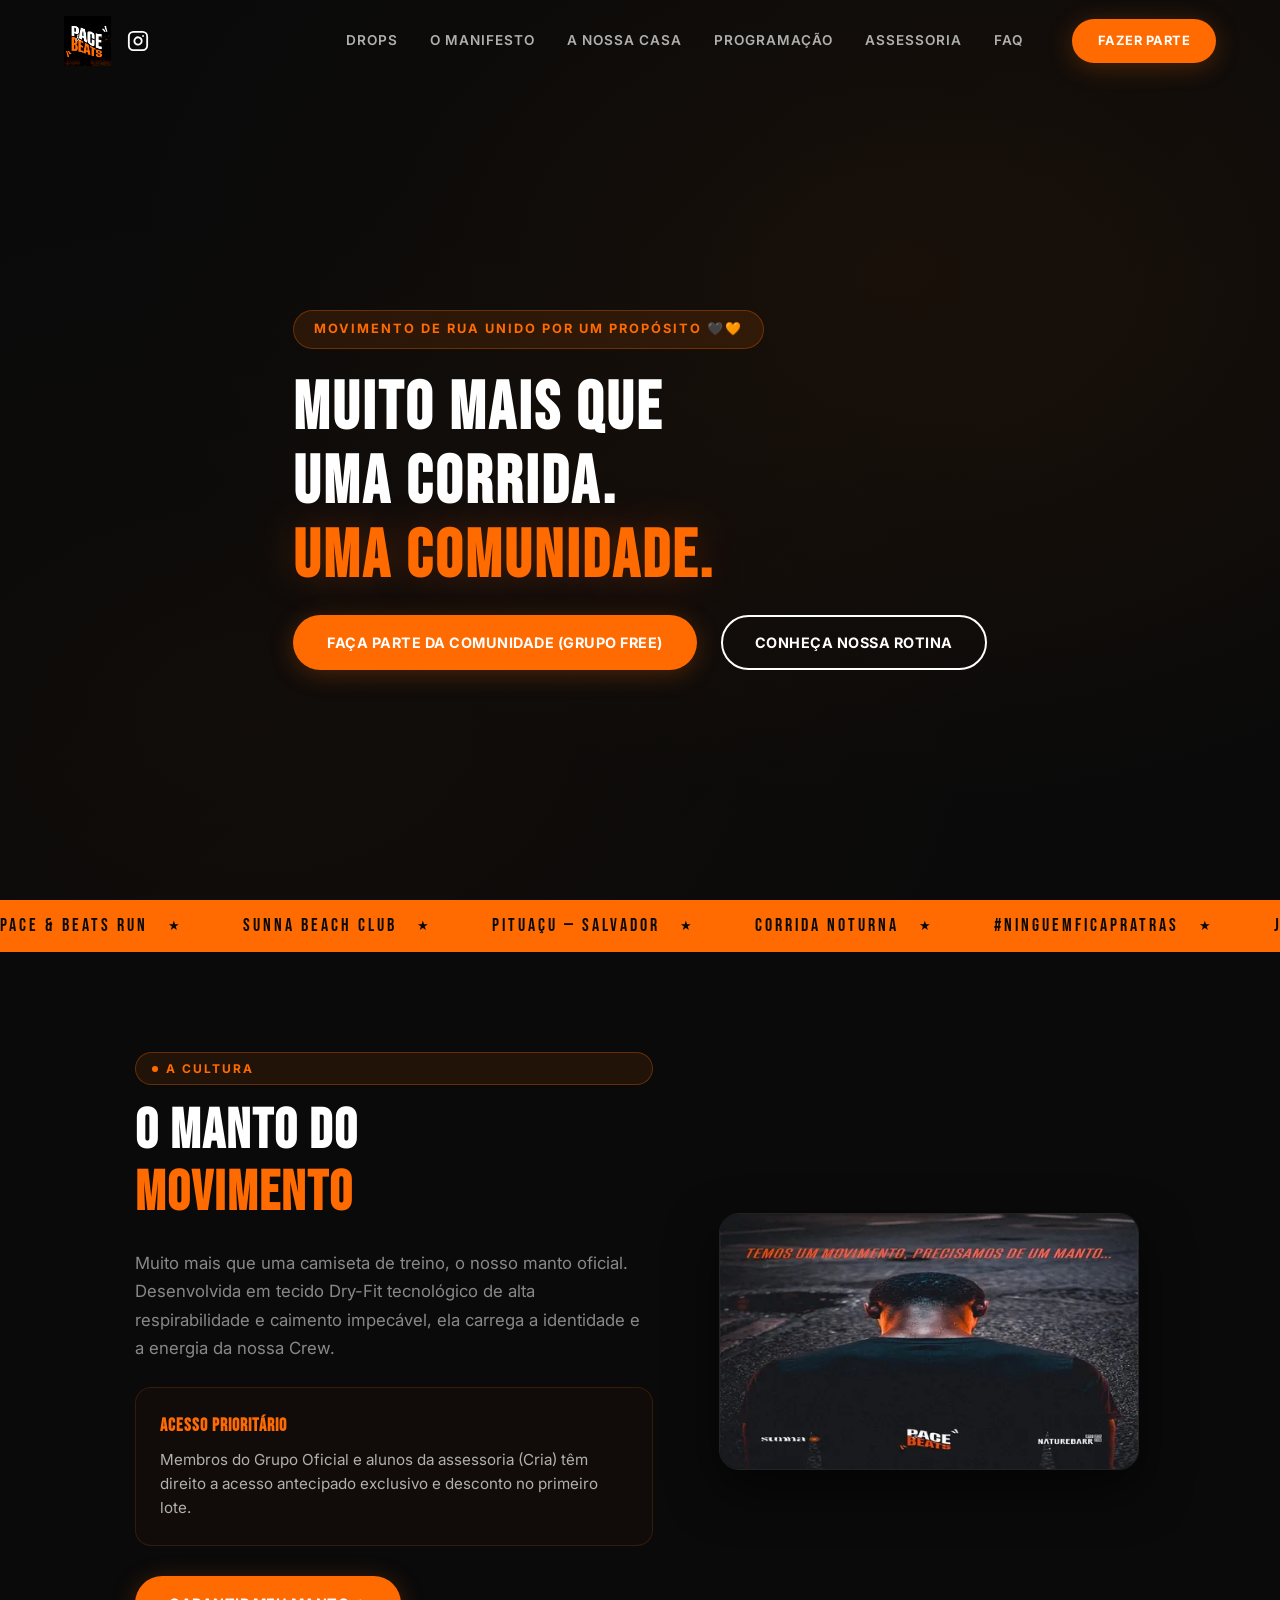
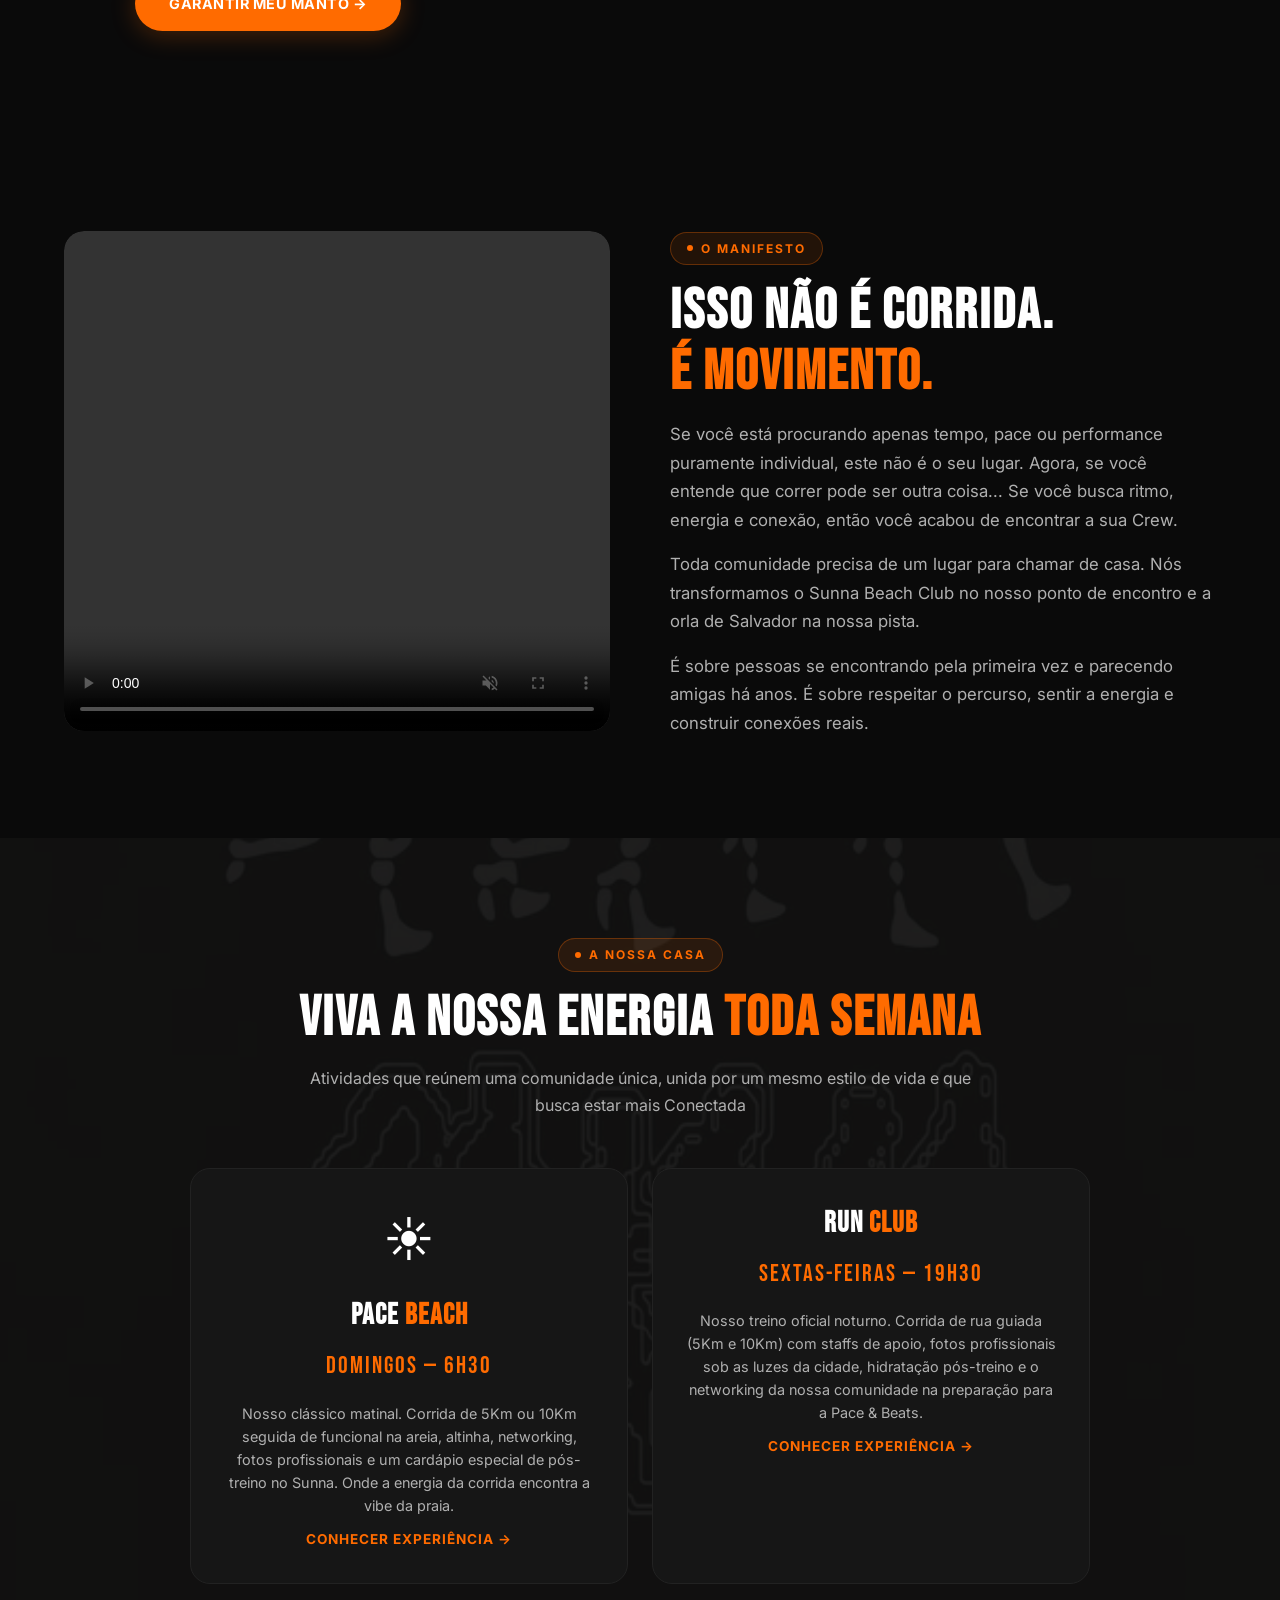
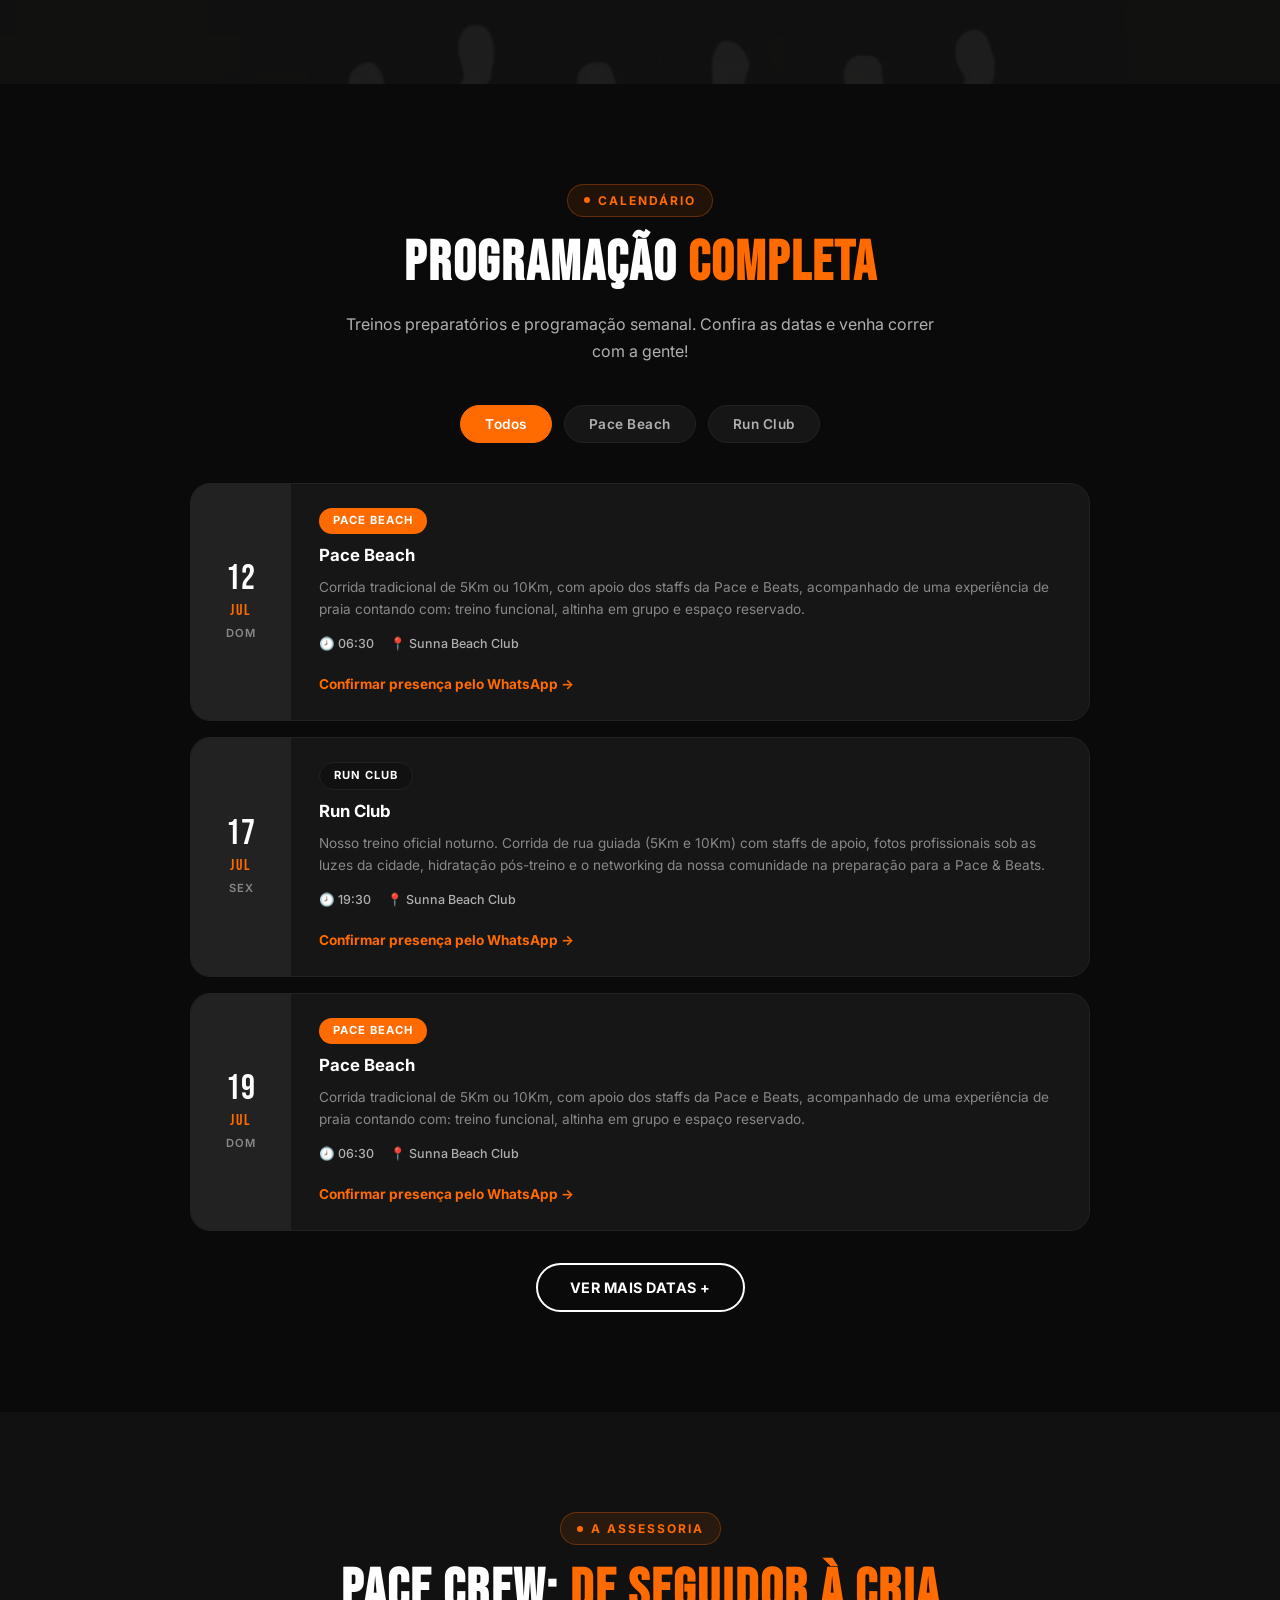
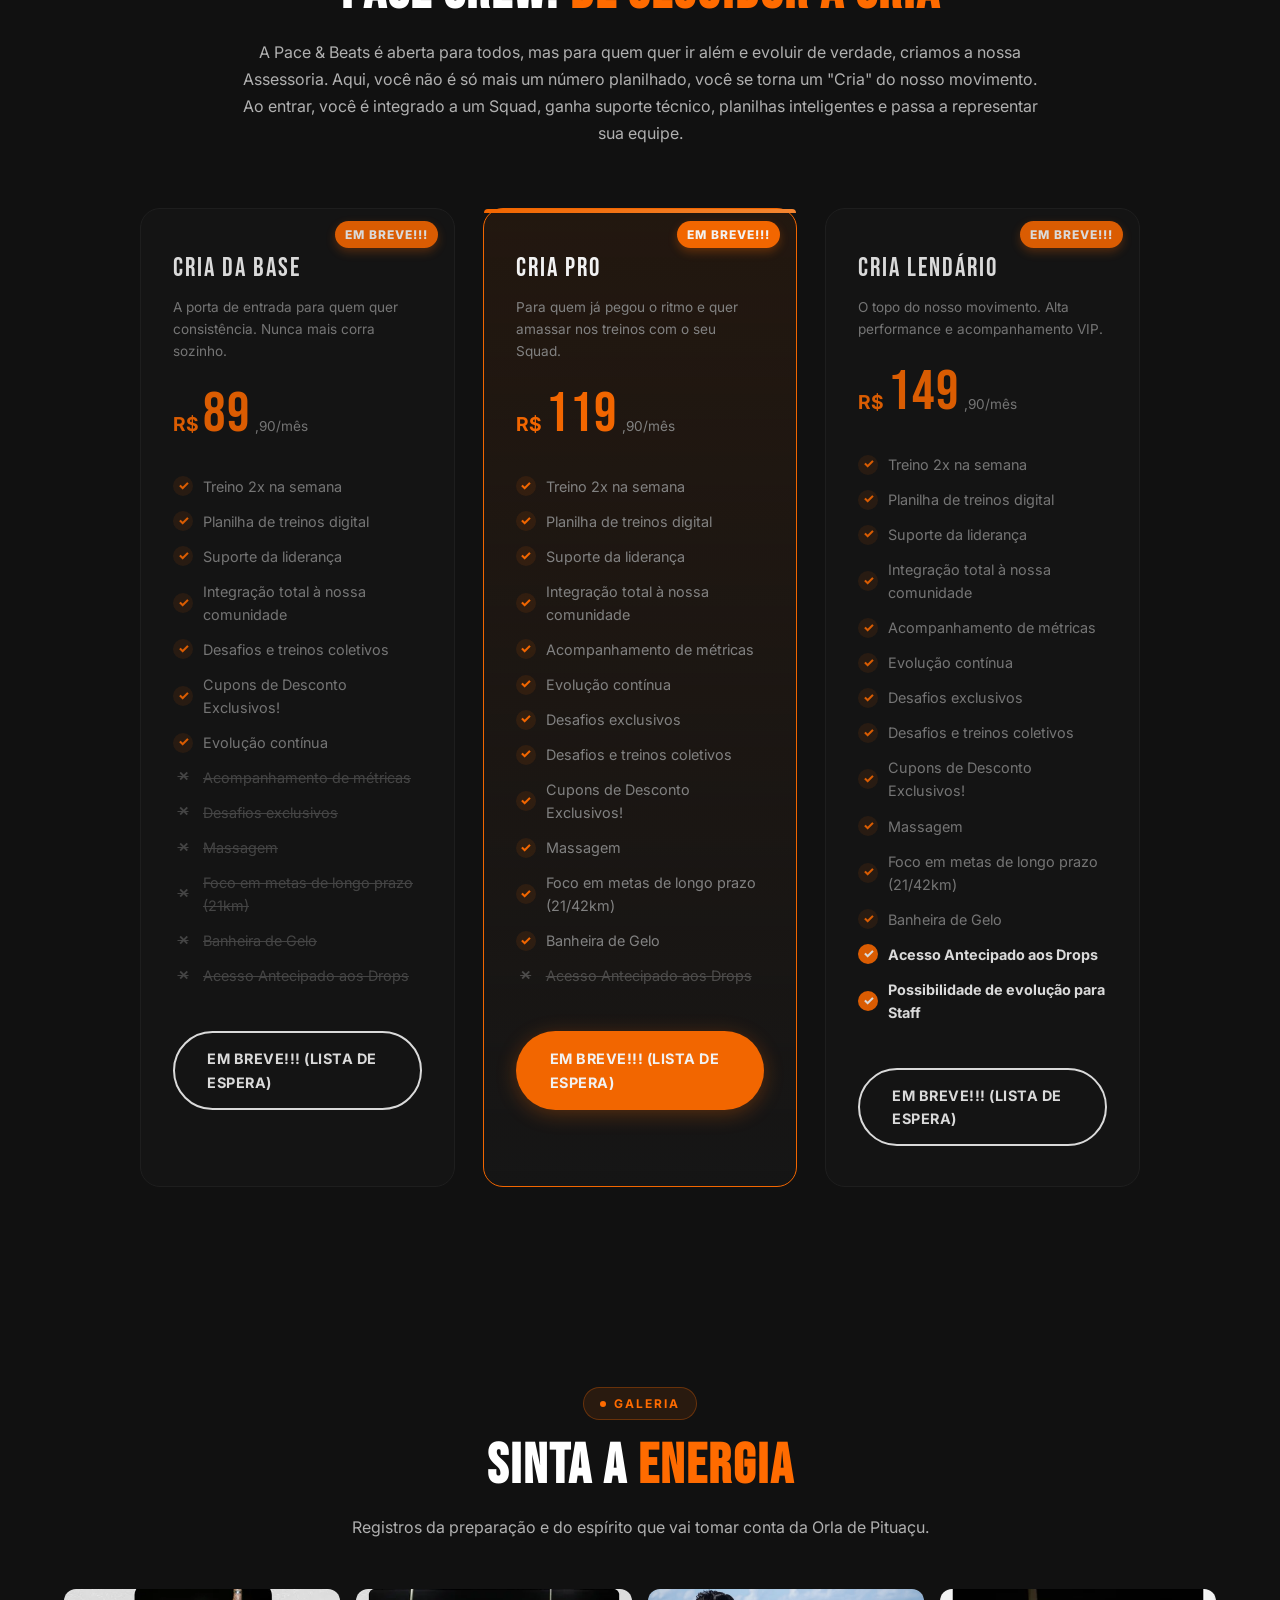
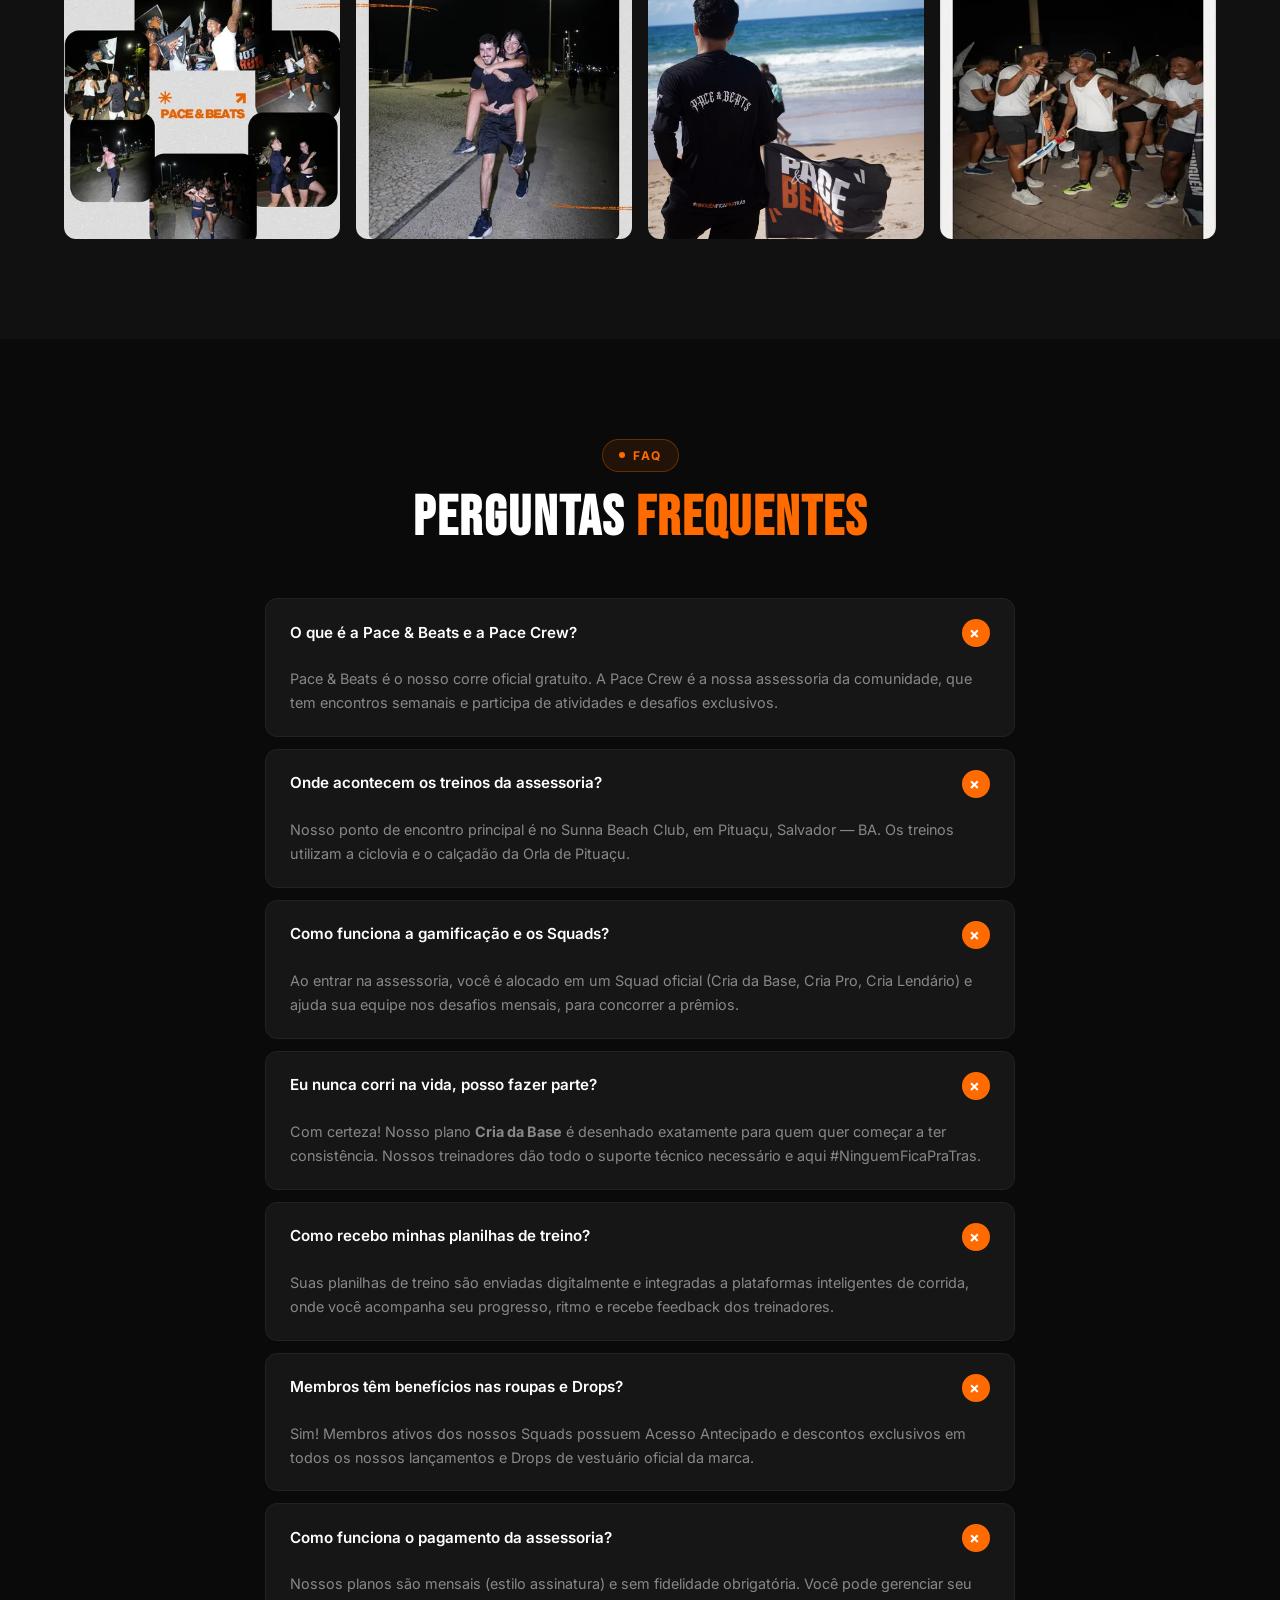
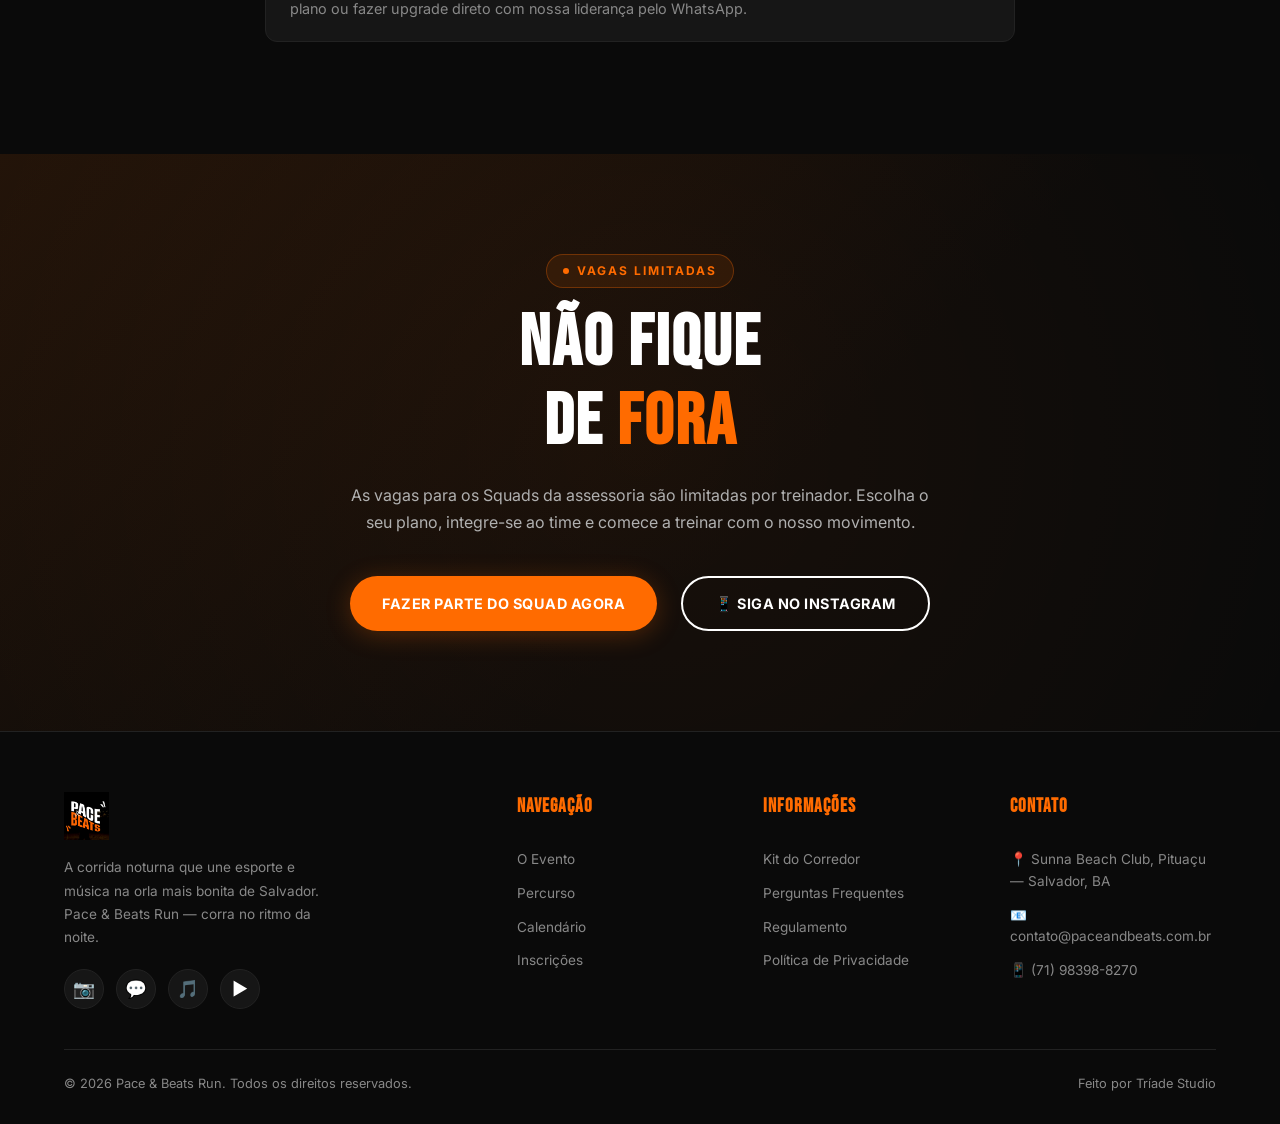
==== index.html @ 9c020a84 "Replace staff-corre with manto-real-praia.webp in index.html and manto.html" ====
<!DOCTYPE html>
<html lang="pt-BR">
<head>
  <meta charset="UTF-8">
  <meta name="viewport" content="width=device-width, initial-scale=1.0">
  <title>Pace & Beats Run — Corrida Noturna em Salvador | Sunna Beach Club, Pituaçu</title>
  <meta name="description" content="Inscreva-se na Pace & Beats Run, a corrida noturna mais vibrante de Salvador! Percurso na Orla de Pituaçu, largada no Sunna Beach Club, com música ao vivo, kit exclusivo e muita energia.">
  <link rel="icon" href="logo.jpg.jpeg" type="image/jpeg">
  <link rel="stylesheet" href="style.css">
  <link rel="stylesheet" href="mobile.css">
  <link rel="preconnect" href="https://fonts.googleapis.com">
  <link rel="preconnect" href="https://fonts.gstatic.com" crossorigin>
  <link href="https://fonts.googleapis.com/css2?family=Bebas+Neue&family=Inter:wght@300;400;500;600;700;800;900&family=Outfit:wght@300;400;500;600;700;800;900&display=swap" rel="stylesheet">
  <!-- Preload do vídeo do hero apenas no desktop para melhorar LCP/Speed Index -->
  <link rel="preload" href="hero-principal-pro.mp4" as="video" type="video/mp4" media="(min-width: 1025px)">
</head>
<body>

  <!-- ═══════════ NAVBAR ═══════════ -->
  <nav class="navbar" id="navbar">
    <div class="container navbar-container">
      <div class="navbar-brand" style="display: flex; align-items: center; gap: 16px;">
        <a href="#" class="navbar-logo" style="display: flex; align-items: center;">
          <img src="logo.jpg.jpeg" alt="Pace & Beats Run" style="height: 50px; object-fit: contain;">
        </a>
        <a href="https://www.instagram.com/pacebeats.run?igsh=MXY2ZHl0bzJ6aHdwbw==" target="_blank" style="color: var(--white); display: flex; align-items: center; transition: color 0.3s;" onmouseover="this.style.color='var(--orange)'" onmouseout="this.style.color='var(--white)'">
          <svg width="22" height="22" viewBox="0 0 24 24" fill="none" stroke="currentColor" stroke-width="2" stroke-linecap="round" stroke-linejoin="round"><rect x="2" y="2" width="20" height="20" rx="5" ry="5"></rect><path d="M16 11.37A4 4 0 1 1 12.63 8 4 4 0 0 1 16 11.37z"></path><line x1="17.5" y1="6.5" x2="17.51" y2="6.5"></line></svg>
        </a>
      </div>
      <div class="navbar-links" style="margin-left: auto; margin-right: 48px;" id="navLinks">
        <a href="#drops">Drops</a>
        <a href="#about">O Manifesto</a>
        <a href="#routine">A Nossa Casa</a>
        <a href="#calendar">Programação</a>
        <a href="#pricing">Assessoria</a>
        <a href="#faq">FAQ</a>
      </div>
      <div class="navbar-cta" style="display: flex; align-items: center;">
        <a href="#pricing" class="btn btn-primary">Fazer Parte</a>
      </div>
      <div class="hamburger" id="hamburger">
        <span></span>
        <span></span>
        <span></span>
      </div>
    </div>
  </nav>

  <!-- Mobile Nav -->
  <div class="mobile-nav" id="mobileNav">
    <a href="#drops" onclick="closeMenu()">Drops</a>
    <a href="#about" onclick="closeMenu()">O Manifesto</a>
    <a href="#routine" onclick="closeMenu()">A Nossa Casa</a>
    <a href="#calendar" onclick="closeMenu()">Programação</a>
    <a href="#pricing" onclick="closeMenu()">Assessoria</a>
    <a href="#faq" onclick="closeMenu()">FAQ</a>
    <a href="#pricing" class="btn btn-primary" onclick="closeMenu()">Fazer Parte</a>
  </div>

  <!-- ═══════════ HERO ═══════════ -->
  <section class="hero" id="hero">
    <!-- Video Backgrounds (Separados: Desktop HD vs Mobile Ultra Leve) -->
    <div class="hero-video-bg">
      <!-- Desktop (Mantido 100% Intacto) -->
      <video class="d-desktop" autoplay muted loop playsinline id="heroVideoDesktop" preload="auto">
        <source src="hero-principal-pro.mp4" type="video/mp4">
      </video>

      <!-- Mobile (O MESMO VÍDEO DA CORRIDA DO DESKTOP, Otimizado 6MB + FastStart + Capa Instantânea) -->
      <video class="d-mobile" autoplay muted loop playsinline id="heroVideoMobile" poster="hero-mobile-poster.webp" preload="auto">
        <source src="hero-mobile-pro.mp4" type="video/mp4">
      </video>
    </div>
    <div class="hero-fallback-bg"></div>

    <div class="container">
      <div class="hero-content">
        <div class="hero-tag">
          MOVIMENTO DE RUA UNIDO POR UM PROPÓSITO 🖤🧡
        </div>

        <h1 class="hero-title" style="font-size: clamp(2.3rem, 5.5vw, 4.2rem); line-height: 1.1;">
          MUITO MAIS QUE<br>
          UMA CORRIDA.<br>
          <span>UMA COMUNIDADE.</span>
        </h1>
        <div class="hero-buttons">
          <a href="https://chat.whatsapp.com/C3OQIP9dLvX4x0o02CG0NI?mode=gi_t" target="_blank" class="btn btn-primary">
            Faça parte da comunidade (Grupo free)
          </a>
          <button onclick="openExpModal('beach')" class="btn btn-outline">
            Conheça nossa rotina
          </button>
        </div>

      </div>
    </div>
  </section>

  <!-- ═══════════ TICKER ═══════════ -->
  <div class="ticker">
    <div class="ticker-track">
      <span class="ticker-item">Pace & Beats Run</span>
      <span class="ticker-item">Sunna Beach Club</span>
      <span class="ticker-item">Pituaçu — Salvador</span>
      <span class="ticker-item">Corrida Noturna</span>
      <span class="ticker-item">#NinguemFicaPraTras</span>
      <span class="ticker-item">Julho (Em Breve)</span>
      <span class="ticker-item">Pace & Beats Run</span>
      <span class="ticker-item">Sunna Beach Club</span>
      <span class="ticker-item">Pituaçu — Salvador</span>
      <span class="ticker-item">Corrida Noturna</span>
      <span class="ticker-item">#NinguemFicaPraTras</span>
      <span class="ticker-item">Julho (Em Breve)</span>
    </div>
  </div>

  <!-- ═══════════ A CULTURA (DROPS) ═══════════ -->
  <section class="kit" id="drops" style="position: relative; overflow: hidden;">
    <!-- Visual Animado das Camisas no Fundo -->
    <div style="position: absolute; top: 0; left: 0; width: 100%; height: 100%; z-index: 1; opacity: 0.08; pointer-events: none; overflow: hidden;">
      <video loop playsinline preload="none" muted class="drops-video d-desktop" id="dropsVideoDesktop">
        <source src="desktop-certo.mp4" type="video/mp4">
      </video>
      <video loop playsinline preload="none" muted class="drops-video d-mobile" id="dropsVideoMobile">
        <source src="mobile-certo7.mp4" type="video/mp4">
      </video>
    </div>

    <div class="container" style="position: relative; z-index: 2;">
      <div class="kit-container">
        
        <!-- Coluna de informações (Esquerda) -->
        <div class="kit-info-col reveal" style="display: flex; flex-direction: column; justify-content: center;">
          <span class="section-tag" style="margin: 0 0 16px 0;">A Cultura</span>
          <h2 class="section-title" style="text-align: left; margin-bottom: 24px;">O MANTO DO <br><span>MOVIMENTO</span></h2>
          
          <p style="font-size: 1.05rem; line-height: 1.7; color: var(--white-dim); margin-bottom: 24px;">
            Muito mais que uma camiseta de treino, o nosso manto oficial. Desenvolvida em tecido Dry-Fit tecnológico de alta respirabilidade e caimento impecável, ela carrega a identidade e a energia da nossa Crew.
          </p>
          
          <div style="background: rgba(255, 107, 0, 0.03); border: 1px solid rgba(255, 107, 0, 0.15); border-radius: 16px; padding: 24px; margin-bottom: 30px;">
            <h4 style="font-family: var(--font-display); font-size: 1.1rem; color: var(--orange); margin-bottom: 8px; text-transform: uppercase; letter-spacing: 1px;">Acesso Prioritário</h4>
            <p style="font-size: 0.95rem; color: var(--white-muted); line-height: 1.6; margin: 0;">
              Membros do Grupo Oficial e alunos da assessoria (Cria) têm direito a acesso antecipado exclusivo e desconto no primeiro lote.
            </p>
          </div>
          
          <div>
            <a href="manto.html" class="btn btn-primary" style="display: inline-flex; width: auto; text-decoration: none;">GARANTIR MEU MANTO →</a>
          </div>
        </div>
        
        <!-- Coluna do Poster (Direita) -->
        <div class="kit-poster-col reveal" style="position: relative; border-radius: 20px; overflow: hidden; border: 1px solid var(--black-border); box-shadow: 0 20px 50px rgba(0,0,0,0.6); max-width: 420px; margin: 0 auto; width: 100%;">
          <img src="poster-camisa.webp" alt="Manto Pace & Beats Poster" style="width: 100%; height: auto; display: block;" loading="lazy">
        </div>
        
      </div>
    </div>
  </section>

  <!-- ═══════════ SOBRE O EVENTO ═══════════ -->
  <section class="about" id="about">
    <div class="container">
      <div class="about-image reveal">
        <video controls playsinline preload="none" muted id="aboutVideo" style="position: relative; z-index: 2;">
          <source src="video-hero-pace-beats.mp4" type="video/mp4">
          Seu navegador não suporta vídeo.
        </video>
      </div>
      <div class="about-text reveal">
        <span class="section-tag">O Manifesto</span>
        <h2 class="section-title">ISSO NÃO É CORRIDA.<br><span>É MOVIMENTO.</span></h2>
        <div class="section-subtitle" style="display: flex; flex-direction: column; gap: 16px; font-size: 1.05rem; line-height: 1.7; color: var(--white-muted);">
          <p>
            Se você está procurando apenas tempo, pace ou performance puramente individual, este não é o seu lugar. Agora, se você entende que correr pode ser outra coisa... Se você busca ritmo, energia e conexão, então você acabou de encontrar a sua Crew.
          </p>
          <p>
            Toda comunidade precisa de um lugar para chamar de casa. Nós transformamos o Sunna Beach Club no nosso ponto de encontro e a orla de Salvador na nossa pista.
          </p>
          <p>
            É sobre pessoas se encontrando pela primeira vez e parecendo amigas há anos. É sobre respeitar o percurso, sentir a energia e construir conexões reais.
          </p>
        </div>
      </div>
    </div>
  </section>
  <!-- ═══════════ A NOSSA CASA ═══════════ -->
  <section class="route" id="routine" style="position: relative; overflow: hidden;">
    <!-- Imagem de fundo invertida e sutil (Ninguém Fica Pra Trás) -->
    <div style="position: absolute; top: 0; left: 0; width: 100%; height: 100%; z-index: 1; opacity: 0.05; pointer-events: none; filter: invert(1);">
      <img src="imagem-niguemficapratras.webp" alt="Pace Crew Background" style="width: 100%; height: 100%; object-fit: cover;" loading="lazy">
    </div>

    <div class="container" style="position: relative; z-index: 2;">
      <div class="route-header reveal" style="text-align: center; margin-bottom: 48px;">
        <span class="section-tag">A Nossa Casa</span>
        <h2 class="section-title">VIVA A NOSSA ENERGIA <span>TODA SEMANA</span></h2>
        <p class="section-subtitle" style="margin: 0 auto; max-width: 700px;">
          Atividades que reúnem uma comunidade única, unida por um mesmo estilo de vida e que busca estar mais Conectada
        </p>
      </div>

      <div class="route-cards" style="grid-template-columns: repeat(auto-fit, minmax(320px, 1fr)); max-width: 900px; margin: 48px auto 0;">
        <div onclick="openExpModal('beach')" class="route-card reveal" style="cursor: pointer; text-decoration: none; display: block; color: inherit;">
          <div class="icon">☀</div>
          <h3>Pace <span style="color: var(--orange);">beach</span></h3>
          <div class="distance" style="font-size: 1.5rem; margin: 8px 0 16px; color: var(--orange);">Domingos — 6h30</div>
          <p>Nosso clássico matinal. Corrida de 5Km ou 10Km seguida de funcional na areia, altinha, networking, fotos profissionais e um cardápio especial de pós-treino no Sunna. Onde a energia da corrida encontra a vibe da praia. <strong style="color: var(--orange); display: block; margin-top: 12px; font-size: 0.85rem; letter-spacing: 1px; text-transform: uppercase;">Conhecer Experiência →</strong></p>
        </div>
        <div onclick="openExpModal('night')" class="route-card reveal" style="cursor: pointer; text-decoration: none; display: block; color: inherit;">
          <h3>Run <span style="color: var(--orange);">Club</span></h3>
          <div class="distance" style="font-size: 1.5rem; margin: 8px 0 16px; color: var(--orange);">Sextas-feiras — 19h30</div>
          <p>Nosso treino oficial noturno. Corrida de rua guiada (5Km e 10Km) com staffs de apoio, fotos profissionais sob as luzes da cidade, hidratação pós-treino e o networking da nossa comunidade na preparação para a Pace & Beats. <strong style="color: var(--orange); display: block; margin-top: 12px; font-size: 0.85rem; letter-spacing: 1px; text-transform: uppercase;">Conhecer Experiência →</strong></p>
        </div>
      </div>
    </div>
  </section>

  <!-- ═══════════ CALENDÁRIO DE EVENTOS ═══════════ -->
  <section class="calendar-section" id="calendar">
    <div class="container">
      <div class="calendar-header reveal">
        <span class="section-tag">Calendário</span>
        <h2 class="section-title">PROGRAMAÇÃO <span>COMPLETA</span></h2>
        <p class="section-subtitle" style="margin: 0 auto; text-align: center;">Treinos preparatórios e programação semanal. Confira as datas e venha correr com a gente!</p>
      </div>

      <!-- Filtro por categoria -->
      <div class="calendar-filters reveal">
        <button class="cal-filter active" data-filter="all">Todos</button>
        <button class="cal-filter" data-filter="beach">Pace Beach</button>
        <button class="cal-filter" data-filter="runclub">Run Club</button>
      </div>

      <!-- Grade do Calendário -->
      <div class="calendar-grid" id="calendarGrid">

        <!-- ══ EVENTO 1 ══ -->
        <div class="cal-card reveal" data-category="beach">
          <div class="cal-date">
            <span class="cal-day">12</span>
            <span class="cal-month">JUL</span>
            <span class="cal-weekday">Dom</span>
          </div>
          <div class="cal-info">
            <div class="cal-badge" style="background: var(--orange); color: var(--white); font-weight: 700;">Pace Beach</div>
            <h4 class="cal-title">Pace Beach</h4>
            <p class="cal-desc">Corrida tradicional de 5Km ou 10Km, com apoio dos staffs da Pace e Beats, acompanhado de uma experiência de praia contando com: treino funcional, altinha em grupo e espaço reservado.</p>
            <div class="cal-meta">
              <span>🕗 06:30</span>
              <span>📍 Sunna Beach Club</span>
            </div>
            <a href="https://wa.me/5521982638587?text=Quero+confirmar+presen%C3%A7a+no+Pace+Beach+do+dia+12%2F07%21" target="_blank" class="btn-wpp-treino" style="display:inline-block; margin-top:12px; color:var(--orange); font-size:0.85rem; font-weight:700; text-decoration:none;">Confirmar presença pelo WhatsApp →</a>
          </div>
        </div>

        <!-- ══ EVENTO 2 ══ -->
        <div class="cal-card reveal" data-category="runclub">
          <div class="cal-date">
            <span class="cal-day">17</span>
            <span class="cal-month">JUL</span>
            <span class="cal-weekday">Sex</span>
          </div>
          <div class="cal-info">
            <div class="cal-badge" style="background: #111; border: 1px solid var(--black-border); color: var(--white); font-weight: 700;">Run Club</div>
            <h4 class="cal-title">Run Club</h4>
            <p class="cal-desc">Nosso treino oficial noturno. Corrida de rua guiada (5Km e 10Km) com staffs de apoio, fotos profissionais sob as luzes da cidade, hidratação pós-treino e o networking da nossa comunidade na preparação para a Pace & Beats.</p>
            <div class="cal-meta">
              <span>🕗 19:30</span>
              <span>📍 Sunna Beach Club</span>
            </div>
            <a href="https://wa.me/5521982638587?text=Quero+confirmar+presen%C3%A7a+no+Run+Club+do+dia+17%2F07%21" target="_blank" class="btn-wpp-treino" style="display:inline-block; margin-top:12px; color:var(--orange); font-size:0.85rem; font-weight:700; text-decoration:none;">Confirmar presença pelo WhatsApp →</a>
          </div>
        </div>

        <!-- ══ EVENTO 3 ══ -->
        <div class="cal-card reveal" data-category="beach">
          <div class="cal-date">
            <span class="cal-day">19</span>
            <span class="cal-month">JUL</span>
            <span class="cal-weekday">Dom</span>
          </div>
          <div class="cal-info">
            <div class="cal-badge" style="background: var(--orange); color: var(--white); font-weight: 700;">Pace Beach</div>
            <h4 class="cal-title">Pace Beach</h4>
            <p class="cal-desc">Corrida tradicional de 5Km ou 10Km, com apoio dos staffs da Pace e Beats, acompanhado de uma experiência de praia contando com: treino funcional, altinha em grupo e espaço reservado.</p>
            <div class="cal-meta">
              <span>🕗 06:30</span>
              <span>📍 Sunna Beach Club</span>
            </div>
            <a href="https://wa.me/5521982638587?text=Quero+confirmar+presen%C3%A7a+no+Pace+Beach+do+dia+19%2F07%21" target="_blank" class="btn-wpp-treino" style="display:inline-block; margin-top:12px; color:var(--orange); font-size:0.85rem; font-weight:700; text-decoration:none;">Confirmar presença pelo WhatsApp →</a>
          </div>
        </div>

        <!-- ══ EVENTO 4 ══ -->
        <div class="cal-card reveal" data-category="runclub">
          <div class="cal-date">
            <span class="cal-day">24</span>
            <span class="cal-month">JUL</span>
            <span class="cal-weekday">Sex</span>
          </div>
          <div class="cal-info">
            <div class="cal-badge" style="background: #111; border: 1px solid var(--black-border); color: var(--white); font-weight: 700;">Run Club</div>
            <h4 class="cal-title">Run Club</h4>
            <p class="cal-desc">Nosso treino oficial noturno. Corrida de rua guiada (5Km e 10Km) com staffs de apoio, fotos profissionais sob as luzes da cidade, hidratação pós-treino e o networking da nossa comunidade na preparação para a Pace & Beats.</p>
            <div class="cal-meta">
              <span>🕗 19:30</span>
              <span>📍 Sunna Beach Club</span>
            </div>
            <a href="https://wa.me/5521982638587?text=Quero+confirmar+presen%C3%A7a+no+Run+Club+do+dia+24%2F07%21" target="_blank" class="btn-wpp-treino" style="display:inline-block; margin-top:12px; color:var(--orange); font-size:0.85rem; font-weight:700; text-decoration:none;">Confirmar presença pelo WhatsApp →</a>
          </div>
        </div>

        <!-- ══ EVENTO 5 ══ -->
        <div class="cal-card reveal" data-category="beach">
          <div class="cal-date">
            <span class="cal-day">26</span>
            <span class="cal-month">JUL</span>
            <span class="cal-weekday">Dom</span>
          </div>
          <div class="cal-info">
            <div class="cal-badge" style="background: var(--orange); color: var(--white); font-weight: 700;">Pace Beach</div>
            <h4 class="cal-title">Pace Beach</h4>
            <p class="cal-desc">Corrida tradicional de 5Km ou 10Km, com apoio dos staffs da Pace e Beats, acompanhado de uma experiência de praia contando com: treino funcional, altinha em grupo e espaço reservado.</p>
            <div class="cal-meta">
              <span>🕗 06:30</span>
              <span>📍 Sunna Beach Club</span>
            </div>
            <a href="https://wa.me/5521982638587?text=Quero+confirmar+presen%C3%A7a+no+Pace+Beach+do+dia+26%2F07%21" target="_blank" class="btn-wpp-treino" style="display:inline-block; margin-top:12px; color:var(--orange); font-size:0.85rem; font-weight:700; text-decoration:none;">Confirmar presença pelo WhatsApp →</a>
          </div>
        </div>

        <!-- ══ EVENTO 6 ══ -->
        <div class="cal-card reveal" data-category="runclub">
          <div class="cal-date">
            <span class="cal-day">31</span>
            <span class="cal-month">JUL</span>
            <span class="cal-weekday">Sex</span>
          </div>
          <div class="cal-info">
            <div class="cal-badge" style="background: #111; border: 1px solid var(--black-border); color: var(--white); font-weight: 700;">Run Club</div>
            <h4 class="cal-title">Run Club</h4>
            <p class="cal-desc">Nosso treino oficial noturno. Corrida de rua guiada (5Km e 10Km) com staffs de apoio, fotos profissionais sob as luzes da cidade, hidratação pós-treino e o networking da nossa comunidade na preparação para a Pace & Beats.</p>
            <div class="cal-meta">
              <span>🕗 19:30</span>
              <span>📍 Sunna Beach Club</span>
            </div>
            <a href="https://wa.me/5521982638587?text=Quero+confirmar+presen%C3%A7a+no+Run+Club+do+dia+31%2F07%21" target="_blank" class="btn-wpp-treino" style="display:inline-block; margin-top:12px; color:var(--orange); font-size:0.85rem; font-weight:700; text-decoration:none;">Confirmar presença pelo WhatsApp →</a>
          </div>
        </div>
      </div>

      <div style="text-align: center; margin-top: 32px;">
        <button id="btnToggleCal" class="btn btn-outline" style="display: inline-flex; align-items: center; gap: 8px;">
          Ver mais datas +
        </button>
      </div>

    </div>
  </section>

  <!-- ═══════════ A ASSESSORIA ═══════════ -->
  <section class="pricing" id="pricing">
    <div class="container">
      <div class="pricing-header reveal">
        <span class="section-tag">A Assessoria</span>
        <h2 class="section-title">PACE CREW: <span>DE SEGUIDOR À CRIA</span></h2>
        <p class="section-subtitle" style="margin: 0 auto; max-width: 800px;">
          A Pace & Beats é aberta para todos, mas para quem quer ir além e evoluir de verdade, criamos a nossa Assessoria. Aqui, você não é só mais um número planilhado, você se torna um "Cria" do nosso movimento. Ao entrar, você é integrado a um Squad, ganha suporte técnico, planilhas inteligentes e passa a representar sua equipe.
        </p>
      </div>

      <div class="pricing-grid">
        <!-- Cria da Base -->
        <div class="pricing-card reveal" style="position: relative; opacity: 0.85;">
          <div style="position: absolute; top: 12px; right: 16px; background: var(--orange); color: var(--white); font-size: 0.75rem; font-weight: 800; padding: 4px 10px; border-radius: 50px; text-transform: uppercase; letter-spacing: 1px; box-shadow: 0 4px 10px rgba(255, 107, 0, 0.3); z-index: 10;">EM BREVE!!!</div>
          <div class="pricing-name">Cria da Base</div>
          <p class="pricing-desc">A porta de entrada para quem quer consistência. Nunca mais corra sozinho.</p>
          <div class="pricing-price">
            <span class="currency">R$</span>
            <span class="amount">89</span>
            <span class="period">,90/mês</span>
          </div>
          <ul class="pricing-features">
            <li>Treino 2x na semana</li>
            <li>Planilha de treinos digital</li>
            <li>Suporte da liderança</li>
            <li>Integração total à nossa comunidade</li>
            <li>Desafios e treinos coletivos</li>
            <li>Cupons de Desconto Exclusivos!</li>
            <li>Evolução contínua</li>
            <li class="missing">Acompanhamento de métricas</li>
            <li class="missing">Desafios exclusivos</li>
            <li class="missing">Massagem</li>
            <li class="missing">Foco em metas de longo prazo (21km)</li>
            <li class="missing">Banheira de Gelo</li>
            <li class="missing">Acesso Antecipado aos Drops</li>
          </ul>
          <a href="#" class="btn btn-outline btn-wpp" data-plan="[LISTA DE ESPERA] Cria da Base" data-items="Treino 2x na semana, Planilha digital, Suporte da liderança, Integração à comunidade, Desafios e treinos coletivos, Cupons de Desconto Exclusivos!, Evolução contínua" style="width: 100%; justify-content: center; display: inline-flex;">EM BREVE!!! (Lista de Espera)</a>
        </div>

        <!-- Cria Pro -->
        <div class="pricing-card featured reveal" style="position: relative; opacity: 0.95;">
          <div style="position: absolute; top: 12px; right: 16px; background: var(--orange); color: var(--white); font-size: 0.75rem; font-weight: 800; padding: 4px 10px; border-radius: 50px; text-transform: uppercase; letter-spacing: 1px; box-shadow: 0 4px 10px rgba(255, 107, 0, 0.3); z-index: 10;">EM BREVE!!!</div>
          <div class="pricing-name">Cria Pro</div>
          <p class="pricing-desc">Para quem já pegou o ritmo e quer amassar nos treinos com o seu Squad.</p>
          <div class="pricing-price">
            <span class="currency">R$</span>
            <span class="amount">119</span>
            <span class="period">,90/mês</span>
          </div>
          <ul class="pricing-features">
            <li>Treino 2x na semana</li>
            <li>Planilha de treinos digital</li>
            <li>Suporte da liderança</li>
            <li>Integração total à nossa comunidade</li>
            <li>Acompanhamento de métricas</li>
            <li>Evolução contínua</li>
            <li>Desafios exclusivos</li>
            <li>Desafios e treinos coletivos</li>
            <li>Cupons de Desconto Exclusivos!</li>
            <li>Massagem</li>
            <li>Foco em metas de longo prazo (21/42km)</li>
            <li>Banheira de Gelo</li>
            <li class="missing">Acesso Antecipado aos Drops</li>
          </ul>
          <a href="#" class="btn btn-primary btn-wpp" data-plan="[LISTA DE ESPERA] Cria Pro" data-items="Treino 2x na semana, Planilha digital, Suporte da liderança, Integração à comunidade, Acompanhamento de métricas, Evolução contínua, Desafios exclusivos" style="width: 100%; justify-content: center; display: inline-flex; box-shadow: 0 4px 20px rgba(255, 107, 0, 0.3);">EM BREVE!!! (Lista de Espera)</a>
        </div>

        <!-- Cria Lendário -->
        <div class="pricing-card reveal" style="position: relative; opacity: 0.85;">
          <div style="position: absolute; top: 12px; right: 16px; background: var(--orange); color: var(--white); font-size: 0.75rem; font-weight: 800; padding: 4px 10px; border-radius: 50px; text-transform: uppercase; letter-spacing: 1px; box-shadow: 0 4px 10px rgba(255, 107, 0, 0.3); z-index: 10;">EM BREVE!!!</div>
          <div class="pricing-name">Cria Lendário</div>
          <p class="pricing-desc">O topo do nosso movimento. Alta performance e acompanhamento VIP.</p>
          <div class="pricing-price">
            <span class="currency">R$</span>
            <span class="amount">149</span>
            <span class="period">,90/mês</span>
          </div>
          <ul class="pricing-features">
            <li>Treino 2x na semana</li>
            <li>Planilha de treinos digital</li>
            <li>Suporte da liderança</li>
            <li>Integração total à nossa comunidade</li>
            <li>Acompanhamento de métricas</li>
            <li>Evolução contínua</li>
            <li>Desafios exclusivos</li>
            <li>Desafios e treinos coletivos</li>
            <li>Cupons de Desconto Exclusivos!</li>
            <li>Massagem</li>
            <li>Foco em metas de longo prazo (21/42km)</li>
            <li>Banheira de Gelo</li>
            <li class="highlight">Acesso Antecipado aos Drops</li>
            <li class="highlight">Possibilidade de evolução para Staff</li>
          </ul>
          <a href="#" class="btn btn-outline btn-wpp" data-plan="[LISTA DE ESPERA] Cria Lendário" data-items="Treino 2x na semana, Planilha digital, Suporte da liderança, Integração à comunidade, Acompanhamento de métricas, Evolução contínua, Desafios exclusivos, Acesso Antecipado aos Drops, Possibilidade de evolução para Staff" style="width: 100%; justify-content: center; display: inline-flex;">EM BREVE!!! (Lista de Espera)</a>
        </div>
      </div>
    </div>
  </section>

  <!-- ═══════════ GALERIA ═══════════ -->
  <section class="gallery" id="gallery">
    <div class="container">
      <div class="gallery-header reveal">
        <span class="section-tag">Galeria</span>
        <h2 class="section-title">SINTA A <span>ENERGIA</span></h2>
        <p class="section-subtitle" style="margin: 0 auto;">Registros da preparação e do espírito que vai tomar conta da Orla de Pituaçu.</p>
      </div>

      <div class="gallery-grid">
        <div class="gallery-item reveal">
          <img src="colagem-galera.webp" alt="Pace & Beats Colagem" loading="lazy">
        </div>
        <div class="gallery-item reveal">
          <img src="ngmficapratras.webp" alt="Pace & Beats Ninguém Fica Pra Trás" loading="lazy">
        </div>
        <div class="gallery-item reveal">
          <img src="manto-real-praia.webp" alt="Pace & Beats Manto Praia" loading="lazy">
        </div>
        <div class="gallery-item reveal">
          <img src="tosta-branco.webp" alt="Pace & Beats Tosta" loading="lazy">
        </div>
      </div>
    </div>
  </section>

  <!-- ═══════════ FAQ ═══════════ -->
  <section class="faq" id="faq">
    <div class="container">
      <div class="faq-header reveal">
        <span class="section-tag">FAQ</span>
        <h2 class="section-title">PERGUNTAS <span>FREQUENTES</span></h2>
      </div>

      <div class="faq-list">
        <div class="faq-item reveal">
          <div class="faq-question" onclick="toggleFaq(this)">
            <span>O que é a Pace & Beats e a Pace Crew?</span>
            <div class="faq-icon">+</div>
          </div>
          <div class="faq-answer">
            <p>Pace & Beats é o nosso corre oficial gratuito. A Pace Crew é a nossa assessoria da comunidade, que tem encontros semanais e participa de atividades e desafios exclusivos.</p>
          </div>
        </div>

        <div class="faq-item reveal">
          <div class="faq-question" onclick="toggleFaq(this)">
            <span>Onde acontecem os treinos da assessoria?</span>
            <div class="faq-icon">+</div>
          </div>
          <div class="faq-answer">
            <p>Nosso ponto de encontro principal é no Sunna Beach Club, em Pituaçu, Salvador — BA. Os treinos utilizam a ciclovia e o calçadão da Orla de Pituaçu.</p>
          </div>
        </div>

        <div class="faq-item reveal">
          <div class="faq-question" onclick="toggleFaq(this)">
            <span>Como funciona a gamificação e os Squads?</span>
            <div class="faq-icon">+</div>
          </div>
          <div class="faq-answer">
            <p>Ao entrar na assessoria, você é alocado em um Squad oficial (Cria da Base, Cria Pro, Cria Lendário) e ajuda sua equipe nos desafios mensais, para concorrer a prêmios.</p>
          </div>
        </div>

        <div class="faq-item reveal">
          <div class="faq-question" onclick="toggleFaq(this)">
            <span>Eu nunca corri na vida, posso fazer parte?</span>
            <div class="faq-icon">+</div>
          </div>
          <div class="faq-answer">
            <p>Com certeza! Nosso plano <strong>Cria da Base</strong> é desenhado exatamente para quem quer começar a ter consistência. Nossos treinadores dão todo o suporte técnico necessário e aqui #NinguemFicaPraTras.</p>
          </div>
        </div>

        <div class="faq-item reveal">
          <div class="faq-question" onclick="toggleFaq(this)">
            <span>Como recebo minhas planilhas de treino?</span>
            <div class="faq-icon">+</div>
          </div>
          <div class="faq-answer">
            <p>Suas planilhas de treino são enviadas digitalmente e integradas a plataformas inteligentes de corrida, onde você acompanha seu progresso, ritmo e recebe feedback dos treinadores.</p>
          </div>
        </div>

        <div class="faq-item reveal">
          <div class="faq-question" onclick="toggleFaq(this)">
            <span>Membros têm benefícios nas roupas e Drops?</span>
            <div class="faq-icon">+</div>
          </div>
          <div class="faq-answer">
            <p>Sim! Membros ativos dos nossos Squads possuem Acesso Antecipado e descontos exclusivos em todos os nossos lançamentos e Drops de vestuário oficial da marca.</p>
          </div>
        </div>

        <div class="faq-item reveal">
          <div class="faq-question" onclick="toggleFaq(this)">
            <span>Como funciona o pagamento da assessoria?</span>
            <div class="faq-icon">+</div>
          </div>
          <div class="faq-answer">
            <p>Nossos planos são mensais (estilo assinatura) e sem fidelidade obrigatória. Você pode gerenciar seu plano ou fazer upgrade direto com nossa liderança pelo WhatsApp.</p>
          </div>
        </div>
      </div>
    </div>
  </section>

  <!-- ═══════════ CTA FINAL ═══════════ -->
  <section class="cta-final">
    <div class="container reveal">
      <span class="section-tag">Vagas Limitadas</span>
      <h2 class="section-title">NÃO FIQUE<br>DE <span>FORA</span></h2>
      <p class="section-subtitle">
        As vagas para os Squads da assessoria são limitadas por treinador. 
        Escolha o seu plano, integre-se ao time e comece a treinar com o nosso movimento.
      </p>
      <div class="cta-final-buttons">
        <button onclick="openLeadModal('GeralSquad', 'Escolha seu Squad')" class="btn btn-primary" style="border: none; cursor: pointer;">Fazer parte do Squad agora</button>
        <a href="https://www.instagram.com/pacebeats.run?igsh=MXY2ZHl0bzJ6aHdwbw==" target="_blank" class="btn btn-outline">📱 Siga no Instagram</a>
      </div>
    </div>
  </section>

  <!-- ═══════════ FOOTER ═══════════ -->
  <footer class="footer">
    <div class="container">
      <div class="footer-grid">
        <div class="footer-brand">
          <img src="logo.jpg.jpeg" alt="Pace & Beats Run">
          <p>A corrida noturna que une esporte e música na orla mais bonita de Salvador. Pace & Beats Run — corra no ritmo da noite.</p>
          <div class="footer-social">
            <a href="#" aria-label="Instagram">📷</a>
            <a href="#" aria-label="WhatsApp">💬</a>
            <a href="#" aria-label="TikTok">🎵</a>
            <a href="#" aria-label="YouTube">▶️</a>
          </div>
        </div>

        <div class="footer-col">
          <h4>Navegação</h4>
          <a href="#about">O Evento</a>
          <a href="#route">Percurso</a>
          <a href="#calendar">Calendário</a>
          <a href="#pricing">Inscrições</a>
        </div>

        <div class="footer-col">
          <h4>Informações</h4>
          <a href="#kit">Kit do Corredor</a>
          <a href="#faq">Perguntas Frequentes</a>
          <a href="#">Regulamento</a>
          <a href="#">Política de Privacidade</a>
        </div>

        <div class="footer-col">
          <h4>Contato</h4>
          <a href="#">📍 Sunna Beach Club, Pituaçu — Salvador, BA</a>
          <a href="#">📧 contato@paceandbeats.com.br</a>
          <a href="https://wa.me/5571983988270" target="_blank">📱 (71) 98398-8270</a>
        </div>
      </div>

      <div class="footer-bottom">
        <p>© 2026 Pace & Beats Run. Todos os direitos reservados.</p>
        <p><a href="admin.html" style="color: var(--white-dim); transition: color 0.3s;" onmouseover="this.style.color='var(--orange)'" onmouseout="this.style.color='var(--white-dim)'">Feito por Tríade Studio</a></p>
      </div>
    </div>
  </footer>

  <!-- ═══════════ MODAL DE INSCRIÇÃO ═══════════ -->
  <div class="modal-overlay" id="inscModal" style="display:none; position:fixed; inset:0; background:rgba(0,0,0,0.85); z-index:9999; display:none; align-items:center; justify-content:center;">
    <div style="background:#161616; border:1px solid #222; border-radius:20px; padding:40px 32px; width:100%; max-width:440px; position:relative; margin:20px;">
      <button onclick="closeModal()" style="position:absolute; top:16px; right:20px; background:none; border:none; color:#888; font-size:1.5rem; cursor:pointer;">✕</button>
      <h3 style="font-family:'Bebas Neue',sans-serif; font-size:1.6rem; letter-spacing:2px; margin-bottom:4px; text-align:center;">INSCRIÇÃO <span style="color:#FF6B00;">PACE & BEATS</span></h3>
      <p style="color:#888; font-size:0.82rem; text-align:center; margin-bottom:24px;">Preencha seus dados para confirmar via WhatsApp</p>
      <div id="selectedPlanDisplay" style="background:rgba(255,107,0,0.1); border:1px solid rgba(255,107,0,0.3); border-radius:12px; padding:12px 16px; margin-bottom:20px; text-align:center; font-weight:700; color:#FF6B00; font-size:0.9rem;"></div>
      <div id="planSelectContainer" style="display:none; margin-bottom:20px;">
        <label style="display:block; color:#888; font-size:0.75rem; font-weight:700; text-transform:uppercase; margin-bottom:6px; letter-spacing:0.5px;">Escolha seu Squad:</label>
        <select id="leadPlanSelect" style="width:100%; padding:14px 18px; border-radius:12px; border:1px solid #222; background:#0a0a0a; color:#fff; font-family:'Inter',sans-serif; font-size:0.9rem; outline:none; color-scheme: dark;">
          <option value="Cria da Base">Cria da Base — R$ 89,90/mês</option>
          <option value="Cria Pro">Cria Pro — R$ 119,90/mês</option>
          <option value="Cria Lendário">Cria Lendário — R$ 149,90/mês</option>
        </select>
      </div>
      <input type="text" id="leadName" placeholder="Seu nome completo" style="width:100%; padding:14px 18px; border-radius:12px; border:1px solid #222; background:#0a0a0a; color:#fff; font-family:'Inter',sans-serif; font-size:0.9rem; outline:none; margin-bottom:12px;">
      <input type="tel" id="leadPhone" placeholder="Telefone com DDD (71) 99999-0000" style="width:100%; padding:14px 18px; border-radius:12px; border:1px solid #222; background:#0a0a0a; color:#fff; font-family:'Inter',sans-serif; font-size:0.9rem; outline:none; margin-bottom:12px;">
      <input type="email" id="leadEmail" placeholder="Seu email" style="width:100%; padding:14px 18px; border-radius:12px; border:1px solid #222; background:#0a0a0a; color:#fff; font-family:'Inter',sans-serif; font-size:0.9rem; outline:none; margin-bottom:20px;">
      <button onclick="submitInscription()" style="width:100%; padding:16px; border-radius:50px; border:none; background:#FF6B00; color:#fff; font-family:'Inter',sans-serif; font-weight:700; font-size:0.9rem; letter-spacing:0.5px; text-transform:uppercase; cursor:pointer; transition:all 0.3s;">Confirmar via WhatsApp 💬</button>
      <p id="modalError" style="color:#ef4444; font-size:0.78rem; text-align:center; margin-top:10px; display:none;">Preencha pelo menos nome e telefone.</p>
    </div>
  </div>

  <!-- ═══════════ JAVASCRIPT ═══════════ -->
  <script>
    // ══════════════════════════════════════════════
    //  WHATSAPP — NÚMERO PARA INSCRIÇÃO
    // ══════════════════════════════════════════════
    const WHATSAPP_NUMBER = '5521982638587'; // formato: 55 + DDD + número (Jota / Geral)
    const WHATSAPP_COMERCIAL = '5571983988270'; // Número do comercial de Vendas (Pace Crew Vendas)

    // ── Autoplay do Vídeo do Hero (Desktop e Mobile 100% Separados) ──
    const heroVideoDesktop = document.getElementById('heroVideoDesktop');
    const heroVideoMobile = document.getElementById('heroVideoMobile');
    if (heroVideoDesktop && window.innerWidth >= 768) {
      heroVideoDesktop.play().catch(() => {});
    }
    if (heroVideoMobile && window.innerWidth < 768) {
      heroVideoMobile.play().catch(() => {});
    }

    // ── Navbar Scroll Effect ──
    const navbar = document.getElementById('navbar');
    window.addEventListener('scroll', () => {
      navbar.classList.toggle('scrolled', window.scrollY > 50);
    });

    // ── Lazy Load & Autoplay Videos on viewport entry ──
    const aboutVideo = document.getElementById('aboutVideo');
    if (aboutVideo) {
      const videoObserver = new IntersectionObserver((entries) => {
        entries.forEach(entry => {
          if (entry.isIntersecting) {
            aboutVideo.play().catch(() => {});
            videoObserver.unobserve(entry.target);
          }
        });
      }, { threshold: 0.1 });
      videoObserver.observe(aboutVideo);
    }

    const dropsVideoDesktop = document.getElementById('dropsVideoDesktop');
    const dropsVideoMobile = document.getElementById('dropsVideoMobile');
    const dropsSection = document.getElementById('drops');
    if (dropsSection) {
      const dropsObserver = new IntersectionObserver((entries) => {
        entries.forEach(entry => {
          if (entry.isIntersecting) {
            if (dropsVideoDesktop) dropsVideoDesktop.play().catch(() => {});
            if (dropsVideoMobile) dropsVideoMobile.play().catch(() => {});
            dropsObserver.unobserve(entry.target);
          }
        });
      }, { threshold: 0.1 });
      dropsObserver.observe(dropsSection);
    }

    // ── Hamburger Menu ──
    const hamburger = document.getElementById('hamburger');
    const mobileNav = document.getElementById('mobileNav');

    hamburger.addEventListener('click', () => {
      hamburger.classList.toggle('active');
      mobileNav.classList.toggle('active');
      document.body.style.overflow = mobileNav.classList.contains('active') ? 'hidden' : '';
    });

    function closeMenu() {
      hamburger.classList.remove('active');
      mobileNav.classList.remove('active');
      document.body.style.overflow = '';
    }

    // ── Scroll Reveal ──
    const revealElements = document.querySelectorAll('.reveal');
    const revealObserver = new IntersectionObserver((entries) => {
      entries.forEach(entry => {
        if (entry.isIntersecting) {
          entry.target.classList.add('active');
        }
      });
    }, { threshold: 0.1, rootMargin: '0px 0px -50px 0px' });

    revealElements.forEach(el => revealObserver.observe(el));

    // ── FAQ Toggle ──
    function toggleFaq(element) {
      const faqItem = element.parentElement;
      const isActive = faqItem.classList.contains('active');
      document.querySelectorAll('.faq-item').forEach(item => item.classList.remove('active'));
      if (!isActive) faqItem.classList.add('active');
    }

    // ── Counter Animation ──
    const counters = document.querySelectorAll('.counter');
    const counterObserver = new IntersectionObserver((entries) => {
      entries.forEach(entry => {
        if (entry.isIntersecting) {
          const counter = entry.target;
          const target = +counter.dataset.target;
          const duration = 2000;
          const increment = target / (duration / 16);
          let current = 0;
          const updateCounter = () => {
            current += increment;
            if (current < target) {
              counter.textContent = Math.ceil(current).toLocaleString('pt-BR');
              requestAnimationFrame(updateCounter);
            } else {
              counter.textContent = target.toLocaleString('pt-BR');
            }
          };
          updateCounter();
          counterObserver.unobserve(counter);
        }
      });
    }, { threshold: 0.5 });
    counters.forEach(c => counterObserver.observe(c));

    // ── Smooth Scroll ──
    document.querySelectorAll('a[href^="#"]').forEach(anchor => {
      anchor.addEventListener('click', function(e) {
        const target = document.querySelector(this.getAttribute('href'));
        if (target) {
          e.preventDefault();
          target.scrollIntoView({ behavior: 'smooth', block: 'start' });
        }
      });
    });

    // ── Parallax Hero ──
    window.addEventListener('scroll', () => {
      const scroll = window.scrollY;
      const hero = document.querySelector('.hero-content');
      if (hero) {
        hero.style.transform = `translateY(${scroll * 0.15}px)`;
        hero.style.opacity = 1 - scroll / 800;
      }
      
      const heroVideo = document.querySelector('.hero-video-bg');
      if (heroVideo) {
        // O vídeo se move um pouco mais devagar e ganha um leve zoom ao rolar para baixo
        heroVideo.style.transform = `translateY(${scroll * 0.3}px) scale(${1 + scroll * 0.0006})`;
        heroVideo.style.opacity = 1 - scroll / 900;
      }
    });

    // ── Calendar Filters & Show More ──
    const btnToggleCal = document.getElementById('btnToggleCal');
    const calCards = document.querySelectorAll('.cal-card');
    const filterBtns = document.querySelectorAll('.cal-filter');
    let activeFilter = 'all';
    let calExpanded = false;

    function updateCalendarVisibility() {
      let visibleCount = 0;
      calCards.forEach(card => {
        const matchesFilter = (activeFilter === 'all' || card.dataset.category === activeFilter);
        
        if (matchesFilter) {
          if (calExpanded || visibleCount < 3) {
            card.style.display = 'flex';
            setTimeout(() => {
              card.style.opacity = '1';
              card.style.transform = 'translateY(0)';
            }, 50);
            visibleCount++;
          } else {
            card.style.opacity = '0';
            card.style.transform = 'translateY(20px)';
            setTimeout(() => {
              card.style.display = 'none';
            }, 300);
          }
        } else {
          card.style.opacity = '0';
          card.style.transform = 'translateY(20px)';
          setTimeout(() => {
            card.style.display = 'none';
          }, 300);
        }
      });

      const totalMatching = Array.from(calCards).filter(c => activeFilter === 'all' || c.dataset.category === activeFilter).length;
      if (totalMatching <= 3) {
        btnToggleCal.style.display = 'none';
      } else {
        btnToggleCal.style.display = 'inline-flex';
        btnToggleCal.innerHTML = calExpanded ? 'Ver menos -' : 'Ver mais datas +';
      }
    }

    // Inicializar visibilidade
    updateCalendarVisibility();

    btnToggleCal.addEventListener('click', () => {
      calExpanded = !calExpanded;
      updateCalendarVisibility();
      if (!calExpanded) {
        document.getElementById('calendar').scrollIntoView({ behavior: 'smooth' });
      }
    });

    filterBtns.forEach(btn => {
      btn.addEventListener('click', () => {
        filterBtns.forEach(b => b.classList.remove('active'));
        btn.classList.add('active');
        activeFilter = btn.dataset.filter;
        calExpanded = false;
        updateCalendarVisibility();
      });
    });

    // ── Inscrição & Modal Geral ──
    const inscModal = document.getElementById('inscModal');
    let currentLeadData = null;

    // Abrir modal geral
    function openLeadModal(type, title, items = '') {
      currentLeadData = { type, title, items };
      
      const displayDiv = document.getElementById('selectedPlanDisplay');
      const planSelectContainer = document.getElementById('planSelectContainer');
      
      if (type === 'GeralSquad') {
        displayDiv.style.display = 'none';
        planSelectContainer.style.display = 'block';
      } else {
        displayDiv.style.display = 'block';
        planSelectContainer.style.display = 'none';
        
        if (type === 'Squad') {
          displayDiv.textContent = `SQUAD: ${title}`;
        } else if (type === 'Treino') {
          displayDiv.textContent = `TREINO: ${title}`;
        } else if (type === 'Drop') {
          displayDiv.textContent = `VESTUÁRIO: ${title}`;
        }
      }
      
      inscModal.style.display = 'flex';
    }

    // Gatilho: Squads (Planos)
    document.querySelectorAll('.btn-wpp').forEach(btn => {
      btn.addEventListener('click', function(e) {
        e.preventDefault();
        openLeadModal('Squad', this.dataset.plan, this.dataset.items);
      });
    });

    // Gatilho: Treinões (Calendário)
    document.querySelectorAll('.btn-wpp-treino').forEach(btn => {
      btn.addEventListener('click', function(e) {
        e.preventDefault();
        const card = this.closest('.cal-card');
        const trainingName = card ? card.querySelector('.cal-title').textContent : 'Treinão Pace & Beats';
        openLeadModal('Treino', trainingName);
      });
    });

    // Gatilho: Drops (Camisas)
    document.querySelectorAll('.btn-wpp-drop').forEach(btn => {
      btn.addEventListener('click', function(e) {
        e.preventDefault();
        openLeadModal('Drop', 'Manto do Movimento (Camiseta Dry-Fit)');
      });
    });

    function closeModal() {
      inscModal.style.display = 'none';
      document.getElementById('modalError').style.display = 'none';
    }

    function submitInscription() {
      const name = document.getElementById('leadName').value.trim();
      const phone = document.getElementById('leadPhone').value.trim();
      const email = document.getElementById('leadEmail').value.trim() || '-';

      if (!name || !phone) {
        document.getElementById('modalError').style.display = 'block';
        return;
      }

      // Se for inscrição geral de Squad, atualiza dinamicamente os dados do lead com o plano escolhido no dropdown
      if (currentLeadData.type === 'GeralSquad') {
        const chosenPlan = document.getElementById('leadPlanSelect').value;
        currentLeadData.title = `[LISTA DE ESPERA] ${chosenPlan}`;
        currentLeadData.type = 'Squad';
        
        if (chosenPlan === 'Cria da Base') {
          currentLeadData.items = 'Treino 2x na semana, Planilha digital, Suporte da liderança, Integração à comunidade, Desafios e treinos coletivos, Cupons de Desconto Exclusivos!, Evolução contínua';
        } else if (chosenPlan === 'Cria Pro') {
          currentLeadData.items = 'Treino 2x na semana, Planilha digital, Suporte da liderança, Integração à comunidade, Acompanhamento de métricas, Evolução contínua, Desafios exclusivos';
        } else if (chosenPlan === 'Cria Lendário') {
          currentLeadData.items = 'Treino 2x na semana, Planilha digital, Suporte da liderança, Integração à comunidade, Acompanhamento de métricas, Evolução contínua, Desafios exclusivos, Acesso Antecipado aos Drops, Possibilidade de evolução para Staff';
        }
      }

      // Salvar Lead no LocalStorage (ou enviar para Planilha)
      try {
        const leads = JSON.parse(localStorage.getItem('pacebeats_leads')) || [];
        leads.push({
          name,
          phone,
          email,
          plan: currentLeadData.title,
          type: currentLeadData.type,
          date: new Date().toLocaleDateString('pt-BR'),
          time: new Date().toLocaleTimeString('pt-BR', { hour: '2-digit', minute: '2-digit' })
        });
        localStorage.setItem('pacebeats_leads', JSON.stringify(leads));
      } catch (e) {
        console.error('Erro ao salvar lead:', e);
      }

      if (currentLeadData.type === 'Drop') {
        closeModal();
        // Limpar campos
        document.getElementById('leadName').value = '';
        document.getElementById('leadPhone').value = '';
        document.getElementById('leadEmail').value = '';
        
        // Redirecionar para o grupo do whatsapp de pré-venda
        window.open('https://chat.whatsapp.com/I38pjVSNtCL4rGEweQLKKa?mode=gi_t', '_blank');
        return;
      }

      // Preparar Mensagem do WhatsApp baseada no tipo
      let messageText = '';
      let targetPhone = WHATSAPP_NUMBER;

      if (currentLeadData.type === 'Squad') {
        targetPhone = WHATSAPP_COMERCIAL;
        
        let planTitleFormatted = currentLeadData.title.replace('[LISTA DE ESPERA] ', '');
        if (planTitleFormatted === 'Cria da Base') planTitleFormatted += ' — R$89,90/mês';
        else if (planTitleFormatted === 'Cria Pro') planTitleFormatted += ' — R$119,90/mês';
        else if (planTitleFormatted === 'Cria Lendário') planTitleFormatted += ' — R$149,90/mês';

        const itemsList = currentLeadData.items
          ? currentLeadData.items.split(', ').map(i => `* ${i}`).join('\n')
          : '* Planilha digital\n* Suporte da liderança\n* Integração à comunidade\n* Acompanhamento de métricas\n* Evolução contínua\n* Desafios exclusivos';

        messageText = `🏃🏾‍♂️ PACE CREW — Assessoria / Squad\n\n` +
          `Olá! Quero entrar para a Assessoria Pace Crew!\n\n` +
          `👤 Nome: ${name}\n` +
          `🏆 Squad escolhido: ${planTitleFormatted}\n\n` +
          `📦 Benefícios inclusos:\n${itemsList}\n\n` +
          `Gostaria de confirmar minha inscrição e dar início aos treinos! 🚀`;
      } else if (currentLeadData.type === 'Treino') {
        messageText = `🏃 *PACE & BEATS — Treinão*\n\n` +
          `Olá, tudo bem?\n` +
          `Tenho interesse em participar do *${currentLeadData.title}*!\n\n` +
          `👤 *Nome:* ${name}\n` +
          `📱 *Telefone:* ${phone}\n\n` +
          `#NINGUEMFICAPRATRAS🔥`;
      }

      const message = encodeURIComponent(messageText);
      closeModal();
      
      // Limpar campos
      document.getElementById('leadName').value = '';
      document.getElementById('leadPhone').value = '';
      document.getElementById('leadEmail').value = '';

      // Abrir WhatsApp
      window.open(`https://wa.me/${targetPhone}?text=${message}`, '_blank');
    }

    // ── Experience Modal (Nike NTC Style) ──
    function openExpModal(tabId) {
      const expModal = document.getElementById('expModal');
      if (expModal) {
        expModal.style.display = 'flex';
        switchModalTab(tabId);
        document.body.style.overflow = 'hidden'; // block page scroll
        
        // Reiniciar play de vídeo se pausado
        const activeVideo = tabId === 'beach' ? document.getElementById('expVideoBeach') : document.getElementById('expVideoNight');
        if (activeVideo) {
          activeVideo.currentTime = 0;
          activeVideo.play().catch(() => {});
        }
      }
    }

    function closeExpModalFunc() {
      const expModal = document.getElementById('expModal');
      if (expModal) {
        expModal.style.display = 'none';
        document.body.style.overflow = ''; // restore page scroll
        
        // Pausar vídeos para economizar CPU
        document.getElementById('expVideoBeach').pause();
        document.getElementById('expVideoNight').pause();
      }
    }

    function switchModalTab(tabId) {
      const btnBeach = document.getElementById('tabBtnBeach');
      const btnNight = document.getElementById('tabBtnNight');
      const panelBeach = document.getElementById('panelBeach');
      const panelNight = document.getElementById('panelNight');
      const videoBeach = document.getElementById('expVideoBeach');
      const videoNight = document.getElementById('expVideoNight');

      if (tabId === 'beach') {
        btnBeach.classList.add('active');
        btnNight.classList.remove('active');
        panelBeach.style.display = 'grid';
        panelNight.style.display = 'none';
        
        videoNight.pause();
        videoBeach.currentTime = 0;
        videoBeach.play().catch(() => {});
      } else {
        btnNight.classList.add('active');
        btnBeach.classList.remove('active');
        panelNight.style.display = 'grid';
        panelBeach.style.display = 'none';
        
        videoBeach.pause();
        videoNight.currentTime = 0;
        videoNight.play().catch(() => {});
      }
    }

    function handleModalCta(targetId) {
      closeExpModalFunc();
      setTimeout(() => {
        const target = document.querySelector(targetId);
        if (target) {
          target.scrollIntoView({ behavior: 'smooth', block: 'start' });
        }
      }, 300);
    }

    function openLeadModalFromExp() {
      closeExpModalFunc();
      setTimeout(() => {
        openLeadModal('GeralSquad', 'Escolha seu Squad');
      }, 300);
    }
  </script>

  <!-- ═══════════ EXPERIENCE SHOWCASE MODAL ═══════════ -->
  <div class="modal-overlay" id="expModal" style="display: none; position: fixed; inset: 0; background: rgba(0, 0, 0, 0.9); z-index: 9999; align-items: center; justify-content: center; padding: 20px;">
    <div class="modal-content" style="max-width: 1050px; width: 100%; max-height: 90vh; overflow-y: auto; background: #0c0c0c; border: 1px solid var(--black-border); border-radius: 24px; padding: 0; position: relative; box-shadow: 0 20px 80px rgba(0,0,0,0.8);">
      <button onclick="closeExpModalFunc()" style="position: absolute; top: 20px; right: 24px; font-size: 2.2rem; background: none; border: none; color: var(--white); cursor: pointer; z-index: 100;">&times;</button>
      <div style="padding: 40px 40px 24px; border-bottom: 1px solid var(--black-border); text-align: center;">
        <h2 style="font-family: var(--font-display); font-size: clamp(1.6rem, 3.5vw, 2.2rem); text-transform: uppercase; margin-bottom: 16px; letter-spacing: 1px; color: var(--white);">A Experiência de Rua</h2>
        <div style="display: inline-flex; background: rgba(255,255,255,0.03); border: 1px solid var(--black-border); padding: 4px; border-radius: 100px; gap: 8px;">
          <button class="tab-btn-modal active" id="tabBtnBeach" onclick="switchModalTab('beach')">Pace Beach</button>
          <button class="tab-btn-modal" id="tabBtnNight" onclick="switchModalTab('night')">Run Club</button>
        </div>
      </div>
      <div style="padding: 40px;">
        <!-- BEACH EXPERIENCE PANEL -->
        <div class="exp-modal-grid" id="panelBeach" style="display: grid; gap: 40px;">
          <div>
            <span style="display: inline-block; background: rgba(255, 107, 0, 0.1); border: 1px solid rgba(255, 107, 0, 0.3); color: var(--orange); padding: 6px 16px; border-radius: 50px; font-size: 0.75rem; font-weight: 700; letter-spacing: 2px; text-transform: uppercase; margin-bottom: 20px;">Domingos às 6h30</span>
            <h3 style="font-family: var(--font-display); font-size: clamp(2rem, 3vw, 2.5rem); line-height: 1.1; margin-bottom: 20px; text-transform: uppercase;">Pace <span style="color: var(--orange);">Beach</span></h3>
            <p style="font-size: 1rem; line-height: 1.7; color: var(--white-dim); margin-bottom: 30px;">
              Nosso clássico encontro matinal de domingo na Orla de Pituaçu. Começamos o dia com uma corrida de 5Km ou 10Km ao nascer do sol, seguida por um circuito funcional integrado de alta energia na areia. Um espaço para se conectar, treinar forte e curtir a praia.
            </p>
            <div style="margin-bottom: 30px; background: rgba(255, 255, 255, 0.02); border: 1px solid var(--black-border); border-radius: 16px; padding: 24px;">
              <h4 style="font-family: var(--font-display); font-size: 1.1rem; letter-spacing: 1px; color: var(--orange); margin-bottom: 16px; text-transform: uppercase;">O que <span style="color: var(--white);">você recebe:</span></h4>
              <ul style="list-style: none; display: flex; flex-direction: column; gap: 12px; padding: 0; margin: 0;">
                <li style="display: flex; align-items: center; gap: 12px; font-size: 0.95rem; color: var(--white-muted);"><span style="color: var(--orange); font-weight: 800;">✓</span> Corrida de rua guiada (5Km ou 10Km)</li>
                <li style="display: flex; align-items: center; gap: 12px; font-size: 0.95rem; color: var(--white-muted);"><span style="color: var(--orange); font-weight: 800;">✓</span> Treino funcional dinâmico na areia</li>
                <li style="display: flex; align-items: center; gap: 12px; font-size: 0.95rem; color: var(--white-muted);"><span style="color: var(--orange); font-weight: 800;">✓</span> Altinha, música e networking pós-treino</li>
                <li style="display: flex; align-items: center; gap: 12px; font-size: 0.95rem; color: var(--white-muted);"><span style="color: var(--orange); font-weight: 800;">✓</span> Fotos e vídeos profissionais inclusos</li>
                <li style="display: flex; align-items: center; gap: 12px; font-size: 0.95rem; color: var(--white-muted);"><span style="color: var(--orange); font-weight: 800;">✓</span> Desconto especial no cardápio pós-treino do Sunna</li>
              </ul>
            </div>
            <div style="margin-bottom: 30px; background: rgba(255, 255, 255, 0.02); border: 1px solid rgba(255, 107, 0, 0.2); border-radius: 16px; padding: 24px;">
              <h4 style="font-family: var(--font-display); font-size: 1.1rem; letter-spacing: 1px; color: var(--orange); margin-bottom: 8px; text-transform: uppercase;">Como acessar:</h4>
              <p style="font-size: 0.95rem; color: var(--white-dim); line-height: 1.6; margin: 0;">
                O Pace Beach está incluso em todos os nossos <strong>Planos de Assessoria (Cria)</strong>. Se você não é membro fixo, pode garantir seu convite avulso para treinos específicos diretamente com nosso time.
              </p>
            </div>
            <div style="display: flex; gap: 16px; flex-wrap: wrap;">
              <button onclick="openLeadModalFromExp()" class="btn btn-primary" style="border: none; cursor: pointer;">Fazer Parte do Squad</button>
              <a href="https://wa.me/5521982638587?text=Ol%C3%A1%21+Quero+saber+mais+sobre+a+Beach+Experience+de+domingo+e+garantir+meu+convite+avulso." target="_blank" class="btn btn-outline" style="text-decoration: none;">Comprar Treino Avulso</a>
            </div>
          </div>
          <div style="display: flex; flex-direction: column; gap: 20px;">
            <div style="border-radius: 16px; overflow: hidden; border: 1px solid var(--black-border); aspect-ratio: 16/9; background: #000;">
              <video id="expVideoBeach" loop playsinline preload="none" muted style="width: 100%; height: 100%; object-fit: cover;">
                <source src="pace-beach.mp4" type="video/mp4">
              </video>
            </div>
            <div style="display: grid; grid-template-columns: repeat(3, 1fr); gap: 12px;">
              <div style="border-radius: 12px; overflow: hidden; aspect-ratio: 1; border: 1px solid var(--black-border);"><img src="galera-beach.webp" style="width: 100%; height: 100%; object-fit: cover;" loading="lazy"></div>
              <div style="border-radius: 12px; overflow: hidden; aspect-ratio: 1; border: 1px solid var(--black-border);"><img src="casal-beach.webp" style="width: 100%; height: 100%; object-fit: cover;" loading="lazy"></div>
              <div style="border-radius: 12px; overflow: hidden; aspect-ratio: 1; border: 1px solid var(--black-border);"><img src="juntos-beach.webp" style="width: 100%; height: 100%; object-fit: cover;" loading="lazy"></div>
              <div style="border-radius: 12px; overflow: hidden; aspect-ratio: 1; border: 1px solid var(--black-border);"><img src="beach-treino.webp" style="width: 100%; height: 100%; object-fit: cover;" loading="lazy"></div>
              <div style="border-radius: 12px; overflow: hidden; aspect-ratio: 1; border: 1px solid var(--black-border);"><img src="altinha.webp" style="width: 100%; height: 100%; object-fit: cover;" loading="lazy"></div>
              <div style="border-radius: 12px; overflow: hidden; aspect-ratio: 1; border: 1px solid var(--black-border);"><img src="praia-altinha.webp" style="width: 100%; height: 100%; object-fit: cover;" loading="lazy"></div>
            </div>
          </div>
        </div>

        <!-- CORRE NOTURNO PANEL -->
        <div class="exp-modal-grid" id="panelNight" style="display: none; gap: 40px;">
          <div>
            <span style="display: inline-block; background: rgba(255, 107, 0, 0.1); border: 1px solid rgba(255, 107, 0, 0.3); color: var(--orange); padding: 6px 16px; border-radius: 50px; font-size: 0.75rem; font-weight: 700; letter-spacing: 2px; text-transform: uppercase; margin-bottom: 20px;">Sextas-feiras às 19h30</span>
            <h3 style="font-family: var(--font-display); font-size: clamp(2rem, 3vw, 2.5rem); line-height: 1.1; margin-bottom: 20px; text-transform: uppercase;">Run <span style="color: var(--orange);">Club</span></h3>
            <p style="font-size: 1rem; line-height: 1.7; color: var(--white-dim); margin-bottom: 30px;">
              Nosso treino oficial noturno. Corrida de rua guiada (5Km e 10Km) com staffs de apoio, fotos profissionais sob as luzes da cidade, hidratação pós-treino e o networking da nossa comunidade na preparação para a Pace & Beats.
            </p>
            <div style="margin-bottom: 30px; background: rgba(255, 255, 255, 0.02); border: 1px solid var(--black-border); border-radius: 16px; padding: 24px;">
              <h4 style="font-family: var(--font-display); font-size: 1.1rem; letter-spacing: 1px; color: var(--orange); margin-bottom: 16px; text-transform: uppercase;">O que <span style="color: var(--white);">você recebe:</span></h4>
              <ul style="list-style: none; display: flex; flex-direction: column; gap: 12px; padding: 0; margin: 0;">
                <li style="display: flex; align-items: center; gap: 12px; font-size: 0.95rem; color: var(--white-muted);"><span style="color: var(--orange); font-weight: 800;">✓</span> Corrida de rua guiada (5Km e 10Km)</li>
                <li style="display: flex; align-items: center; gap: 12px; font-size: 0.95rem; color: var(--white-muted);"><span style="color: var(--orange); font-weight: 800;">✓</span> Staff e batedores de apoio (segurança total)</li>
                <li style="display: flex; align-items: center; gap: 12px; font-size: 0.95rem; color: var(--white-muted);"><span style="color: var(--orange); font-weight: 800;">✓</span> Fotos e vídeos profissionais inclusos</li>
                <li style="display: flex; align-items: center; gap: 12px; font-size: 0.95rem; color: var(--white-muted);"><span style="color: var(--orange); font-weight: 800;">✓</span> Hidratação completa e networking pós-treino</li>
              </ul>
            </div>
            <div style="margin-bottom: 30px; background: rgba(255, 255, 255, 0.02); border: 1px solid var(--black-border); border-radius: 16px; padding: 24px;">
              <h4 style="font-family: var(--font-display); font-size: 1.1rem; letter-spacing: 1px; color: var(--orange); margin-bottom: 8px; text-transform: uppercase;">Como acessar:</h4>
              <p style="font-size: 0.95rem; color: var(--white-dim); line-height: 1.6; margin: 0;">
                A assessoria está temporariamente indisponível. Garanta sua vaga na lista de espera para os próximos ciclos.
              </p>
            </div>
            <div style="display: flex; gap: 16px; flex-wrap: wrap;">
              <a href="https://wa.me/5521982638587?text=Ol%C3%A1%21+Quero+entrar+na+lista+de+espera+do+Run+Club." target="_blank" class="btn btn-primary" style="text-decoration: none; width: 100%; justify-content: center; display: inline-flex;">Garantir minha vaga</a>
            </div>
          </div>
          <div style="display: flex; flex-direction: column; gap: 20px;">
            <div style="border-radius: 16px; overflow: hidden; border: 1px solid var(--black-border); aspect-ratio: 16/9; background: #000;">
              <video id="expVideoNight" loop playsinline preload="none" muted style="width: 100%; height: 100%; object-fit: cover;">
                <source src="run-club-video.mp4" type="video/mp4">
              </video>
            </div>
            <div style="display: grid; grid-template-columns: repeat(3, 1fr); gap: 12px;">
              <div style="border-radius: 12px; overflow: hidden; aspect-ratio: 1; border: 1px solid var(--black-border);"><img src="galera-run-club.webp" style="width: 100%; height: 100%; object-fit: cover;" loading="lazy"></div>
              <div style="border-radius: 12px; overflow: hidden; aspect-ratio: 1; border: 1px solid var(--black-border);"><img src="aruaénossa.webp" style="width: 100%; height: 100%; object-fit: cover;" loading="lazy"></div>
              <div style="border-radius: 12px; overflow: hidden; aspect-ratio: 1; border: 1px solid var(--black-border);"><img src="galera-runoite.webp" style="width: 100%; height: 100%; object-fit: cover;" loading="lazy"></div>
              <div style="border-radius: 12px; overflow: hidden; aspect-ratio: 1; border: 1px solid var(--black-border);"><img src="runclub-meninas.webp" style="width: 100%; height: 100%; object-fit: cover;" loading="lazy"></div>
              <div style="border-radius: 12px; overflow: hidden; aspect-ratio: 1; border: 1px solid var(--black-border);"><img src="run-noite.webp" style="width: 100%; height: 100%; object-fit: cover;" loading="lazy"></div>
              <div style="border-radius: 12px; overflow: hidden; aspect-ratio: 1; border: 1px solid var(--black-border);"><img src="run-midia.webp" style="width: 100%; height: 100%; object-fit: cover;" loading="lazy"></div>
            </div>
          </div>
        </div>
      </div>
    </div>
  </div>
  </script>

</body>
</html>
---- style.css ----
/* ============================================
   PACE & BEATS RUN — Design System
   Paleta: Preto #0a0a0a, Laranja #FF6B00, Branco #FFFFFF
   ============================================ */


/* ── Reset & Base ── */
*, *::before, *::after {
  margin: 0;
  padding: 0;
  box-sizing: border-box;
}

:root {
  --black: #0a0a0a;
  --black-light: #111111;
  --black-card: #161616;
  --black-border: #222222;
  --orange: #FF6B00;
  --orange-light: #FF8C33;
  --orange-dark: #E05F00;
  --orange-glow: rgba(255, 107, 0, 0.25);
  --white: #FFFFFF;
  --white-muted: #B0B0B0;
  --white-dim: #888888;
  --font-display: 'Bebas Neue', 'Impact', sans-serif;
  --font-body: 'Inter', 'Outfit', sans-serif;
  --radius: 12px;
  --radius-lg: 20px;
  --transition: all 0.3s cubic-bezier(0.4, 0, 0.2, 1);
}

html {
  scroll-behavior: smooth;
  font-size: 16px;
}

body {
  font-family: var(--font-body);
  background: var(--black);
  color: var(--white);
  line-height: 1.6;
  overflow-x: hidden;
  -webkit-font-smoothing: antialiased;
}

a {
  text-decoration: none;
  color: inherit;
}

ul, ol {
  list-style: none;
}

img {
  max-width: 100%;
  display: block;
}

/* ── Scrollbar ── */
::-webkit-scrollbar {
  width: 8px;
}
::-webkit-scrollbar-track {
  background: var(--black);
}
::-webkit-scrollbar-thumb {
  background: var(--orange);
  border-radius: 4px;
}

/* ── Utility ── */
.container {
  max-width: 1200px;
  margin: 0 auto;
  padding: 0 24px;
}

.section-tag {
  display: inline-flex;
  align-items: center;
  gap: 8px;
  background: rgba(255, 107, 0, 0.1);
  border: 1px solid rgba(255, 107, 0, 0.3);
  padding: 6px 16px;
  border-radius: 50px;
  font-size: 0.75rem;
  font-weight: 700;
  letter-spacing: 2px;
  text-transform: uppercase;
  color: var(--orange);
  margin-bottom: 16px;
}
.section-tag::before {
  content: '';
  width: 6px;
  height: 6px;
  background: var(--orange);
  border-radius: 50%;
  animation: pulse-dot 2s infinite;
}

@keyframes pulse-dot {
  0%, 100% { opacity: 1; transform: scale(1); }
  50% { opacity: 0.4; transform: scale(0.6); }
}

.section-title {
  font-family: var(--font-display);
  font-size: clamp(2.2rem, 5vw, 3.5rem);
  letter-spacing: 2px;
  line-height: 1.1;
  margin-bottom: 16px;
}

.section-title span {
  color: var(--orange);
}

.section-subtitle {
  color: var(--white-muted);
  font-size: 1rem;
  max-width: 600px;
  line-height: 1.7;
}

/* ── Buttons ── */
.btn {
  display: inline-flex;
  align-items: center;
  gap: 10px;
  padding: 14px 32px;
  border-radius: 50px;
  font-family: var(--font-body);
  font-weight: 700;
  font-size: 0.9rem;
  letter-spacing: 0.5px;
  text-transform: uppercase;
  cursor: pointer;
  border: 2px solid transparent;
  transition: var(--transition);
  position: relative;
  overflow: hidden;
}

.btn::after {
  content: '';
  position: absolute;
  top: 50%;
  left: 50%;
  width: 0;
  height: 0;
  background: rgba(255, 255, 255, 0.15);
  border-radius: 50%;
  transform: translate(-50%, -50%);
  transition: width 0.6s, height 0.6s;
}

.btn:hover::after {
  width: 300px;
  height: 300px;
}

.btn-primary {
  background: var(--orange);
  color: var(--white);
  box-shadow: 0 4px 25px var(--orange-glow);
}
.btn-primary:hover {
  background: var(--orange-light);
  transform: translateY(-2px);
  box-shadow: 0 8px 35px var(--orange-glow);
}

.btn-outline {
  background: transparent;
  color: var(--white);
  border-color: var(--white);
}
.btn-outline:hover {
  background: var(--white);
  color: var(--black);
  transform: translateY(-2px);
}

/* ── Navbar ── */
.navbar {
  position: fixed;
  top: 0;
  left: 0;
  width: 100%;
  z-index: 1000;
  padding: 16px 0;
  transition: var(--transition);
}
.navbar.scrolled {
  background: rgba(10, 10, 10, 0.95);
  backdrop-filter: blur(20px);
  border-bottom: 1px solid var(--black-border);
  padding: 10px 0;
}

.navbar .container {
  display: flex;
  align-items: center;
  justify-content: space-between;
}

.navbar-logo img {
  height: 50px;
  filter: brightness(1.1);
  transition: var(--transition);
}
.navbar-logo:hover img {
  filter: brightness(1.3);
  transform: scale(1.05);
}

.navbar-links {
  display: flex;
  align-items: center;
  gap: 32px;
}

.navbar-links a {
  font-size: 0.85rem;
  font-weight: 600;
  letter-spacing: 1px;
  text-transform: uppercase;
  color: var(--white-muted);
  transition: var(--transition);
  position: relative;
}
.navbar-links a::after {
  content: '';
  position: absolute;
  bottom: -4px;
  left: 0;
  width: 0;
  height: 2px;
  background: var(--orange);
  transition: width 0.3s ease;
}
.navbar-links a:hover {
  color: var(--orange);
}
.navbar-links a:hover::after {
  width: 100%;
}

.navbar-cta .btn {
  padding: 10px 24px;
  font-size: 0.8rem;
}

.hamburger {
  display: none;
  flex-direction: column;
  gap: 5px;
  cursor: pointer;
  z-index: 1001;
}
.hamburger span {
  width: 28px;
  height: 3px;
  background: var(--white);
  border-radius: 2px;
  transition: var(--transition);
}
.hamburger.active span:nth-child(1) {
  transform: rotate(45deg) translate(5px, 6px);
}
.hamburger.active span:nth-child(2) {
  opacity: 0;
}
.hamburger.active span:nth-child(3) {
  transform: rotate(-45deg) translate(5px, -6px);
}

/* ── Hero Section ── */
.hero {
  position: relative;
  min-height: 100vh;
  display: flex;
  align-items: center;
  overflow: hidden;
}

.hero-video-bg {
  position: absolute;
  top: 0;
  left: 0;
  width: 100%;
  height: 100%;
  z-index: 0;
}
.hero-video-bg video {
  width: 100%;
  height: 100%;
  object-fit: cover;
}
.d-desktop {
  display: block !important;
}
.d-mobile {
  display: none !important;
}
.hero-video-bg::after {
  content: '';
  position: absolute;
  top: 0;
  left: 0;
  width: 100%;
  height: 100%;
  background: linear-gradient(
    135deg,
    rgba(10, 10, 10, 0.85) 0%,
    rgba(10, 10, 10, 0.6) 50%,
    rgba(10, 10, 10, 0.4) 100%
  );
  z-index: 1;
}

/* fallback hero background when no video */
.hero-fallback-bg {
  position: absolute;
  top: 0;
  left: 0;
  width: 100%;
  height: 100%;
  background: 
    radial-gradient(ellipse at 70% 30%, rgba(255, 107, 0, 0.15) 0%, transparent 60%),
    radial-gradient(ellipse at 20% 80%, rgba(255, 107, 0, 0.08) 0%, transparent 50%),
    var(--black);
  z-index: -1;
}

.hero-content {
  position: relative;
  z-index: 2;
  max-width: 700px;
  padding-top: 80px;
}

.hero-tag {
  display: inline-flex;
  align-items: center;
  gap: 10px;
  background: rgba(255, 107, 0, 0.12);
  border: 1px solid rgba(255, 107, 0, 0.3);
  padding: 8px 20px;
  border-radius: 50px;
  font-size: 0.8rem;
  font-weight: 700;
  letter-spacing: 2px;
  text-transform: uppercase;
  color: var(--orange);
  margin-bottom: 24px;
  animation: fadeInUp 0.8s ease forwards;
}

.hero-title {
  font-family: var(--font-display);
  font-size: clamp(3rem, 8vw, 6rem);
  line-height: 0.95;
  letter-spacing: 3px;
  margin-bottom: 20px;
  animation: fadeInUp 0.8s ease 0.2s forwards;
  opacity: 0;
}
.hero-title span {
  color: var(--orange);
  text-shadow: 0 0 40px var(--orange-glow);
}

.hero-description {
  font-size: 1.1rem;
  color: var(--white-muted);
  max-width: 500px;
  line-height: 1.8;
  margin-bottom: 32px;
  animation: fadeInUp 0.8s ease 0.4s forwards;
  opacity: 0;
}

.hero-buttons {
  display: flex;
  gap: 20px 24px;
  flex-wrap: wrap;
  animation: fadeInUp 0.8s ease 0.6s forwards;
  opacity: 0;
}

.hero-stats {
  display: flex;
  gap: 48px;
  margin-top: 60px;
  padding-top: 32px;
  border-top: 1px solid var(--black-border);
  animation: fadeInUp 0.8s ease 0.8s forwards;
  opacity: 0;
}

.hero-stat h3 {
  font-family: var(--font-display);
  font-size: 2.5rem;
  color: var(--orange);
  letter-spacing: 1px;
}
.hero-stat p {
  font-size: 0.8rem;
  color: var(--white-dim);
  text-transform: uppercase;
  letter-spacing: 1px;
  font-weight: 600;
}

/* ── Marquee / Ticker ── */
.ticker {
  background: var(--orange);
  padding: 12px 0;
  overflow: hidden;
  position: relative;
}
.ticker-track {
  display: flex;
  gap: 60px;
  animation: ticker 20s linear infinite;
  white-space: nowrap;
}
.ticker-item {
  font-family: var(--font-display);
  font-size: 1.1rem;
  letter-spacing: 3px;
  text-transform: uppercase;
  color: var(--black);
  display: flex;
  align-items: center;
  gap: 20px;
  flex-shrink: 0;
}
.ticker-item::after {
  content: '★';
  font-size: 0.8rem;
}

@keyframes ticker {
  from { transform: translateX(0); }
  to { transform: translateX(-50%); }
}

/* ── Sobre o Evento (About) ── */
.about {
  padding: 100px 0;
}
.about .container {
  display: grid;
  grid-template-columns: 1fr 1fr;
  gap: 60px;
  align-items: center;
}
.about-image {
  position: relative;
  border-radius: var(--radius-lg);
  overflow: hidden;
}
.about-image img,
.about-image video {
  width: 100%;
  height: 500px;
  object-fit: cover;
  border-radius: var(--radius-lg);
  transition: var(--transition);
}
.about-image:hover img,
.about-image:hover video {
  transform: scale(1.03);
}
.about-image::after {
  content: '';
  position: absolute;
  bottom: 0;
  left: 0;
  width: 100%;
  height: 40%;
  background: linear-gradient(transparent, rgba(10, 10, 10, 0.8));
  border-radius: var(--radius-lg);
  pointer-events: none;
  z-index: 1;
}

.about-badge {
  position: absolute;
  bottom: 20px;
  left: 20px;
  background: var(--orange);
  color: var(--white);
  padding: 12px 24px;
  border-radius: var(--radius);
  font-weight: 800;
  font-size: 0.9rem;
  z-index: 2;
  display: flex;
  align-items: center;
  gap: 8px;
}

.about-features {
  display: grid;
  grid-template-columns: 1fr 1fr;
  gap: 16px;
  margin-top: 32px;
}

.about-feature {
  background: var(--black-card);
  border: 1px solid var(--black-border);
  border-radius: var(--radius);
  padding: 20px;
  transition: var(--transition);
}
.about-feature:hover {
  border-color: var(--orange);
  transform: translateY(-4px);
  box-shadow: 0 8px 30px rgba(255, 107, 0, 0.1);
}
.about-feature .icon {
  font-size: 1.8rem;
  margin-bottom: 10px;
}
.about-feature h4 {
  font-weight: 700;
  font-size: 0.95rem;
  margin-bottom: 4px;
}
.about-feature p {
  font-size: 0.8rem;
  color: var(--white-dim);
}

/* ── Percurso (Route Info) ── */
.route {
  padding: 100px 0;
  background: var(--black-light);
}

.route-cards {
  display: grid;
  grid-template-columns: repeat(auto-fit, minmax(280px, 1fr));
  gap: 24px;
  margin-top: 48px;
}

.route-card {
  background: var(--black-card);
  border: 1px solid var(--black-border);
  border-radius: var(--radius-lg);
  padding: 32px;
  text-align: center;
  transition: var(--transition);
  position: relative;
  overflow: hidden;
}
.route-card::before {
  content: '';
  position: absolute;
  top: 0;
  left: 0;
  width: 100%;
  height: 4px;
  background: linear-gradient(90deg, var(--orange), var(--orange-light));
  transform: scaleX(0);
  transition: transform 0.4s ease;
}
.route-card:hover::before {
  transform: scaleX(1);
}
.route-card:hover {
  border-color: var(--orange);
  transform: translateY(-6px);
  box-shadow: 0 12px 40px rgba(255, 107, 0, 0.12);
}

.route-card .icon {
  font-size: 3rem;
  margin-bottom: 16px;
}
.route-card h3 {
  font-family: var(--font-display);
  font-size: 1.8rem;
  letter-spacing: 1px;
  margin-bottom: 8px;
}
.route-card p {
  color: var(--white-muted);
  font-size: 0.9rem;
}
.route-card .distance {
  font-family: var(--font-display);
  font-size: 2.5rem;
  color: var(--orange);
  margin-top: 12px;
  letter-spacing: 2px;
}

/* ── Calendário de Eventos ── */
.calendar-section {
  padding: 100px 0;
}

.calendar-header {
  text-align: center;
  margin-bottom: 40px;
}

/* Filtros */
.calendar-filters {
  display: flex;
  justify-content: center;
  gap: 12px;
  margin-bottom: 40px;
  flex-wrap: wrap;
}

.cal-filter {
  padding: 10px 24px;
  border-radius: 50px;
  border: 1px solid var(--black-border);
  background: var(--black-card);
  color: var(--white-muted);
  font-family: var(--font-body);
  font-size: 0.85rem;
  font-weight: 600;
  cursor: pointer;
  transition: var(--transition);
  letter-spacing: 0.5px;
}
.cal-filter:hover {
  border-color: var(--orange);
  color: var(--orange);
}
.cal-filter.active {
  background: var(--orange);
  border-color: var(--orange);
  color: var(--white);
}

/* Grid de cards */
.calendar-grid {
  display: flex;
  flex-direction: column;
  gap: 16px;
  max-width: 900px;
  margin: 0 auto;
}

/* Card do evento */
.cal-card {
  display: flex;
  align-items: stretch;
  background: var(--black-card);
  border: 1px solid var(--black-border);
  border-radius: var(--radius-lg);
  overflow: hidden;
  transition: all 0.4s ease;
}
.cal-card:hover {
  border-color: rgba(255, 107, 0, 0.4);
  transform: translateY(-3px);
  box-shadow: 0 8px 30px rgba(0, 0, 0, 0.3);
}

/* Card featured (corrida oficial) */
.cal-card.featured {
  border-color: var(--orange);
  background: linear-gradient(135deg, rgba(255, 107, 0, 0.1) 0%, var(--black-card) 60%);
  box-shadow: 0 0 30px rgba(255, 107, 0, 0.12);
}
.cal-card.featured .cal-date {
  background: var(--orange);
}
.cal-card.featured .cal-day {
  font-size: 2.8rem;
}
.cal-card.featured .cal-title {
  color: var(--orange);
  font-family: var(--font-display);
  font-size: 1.4rem;
  letter-spacing: 1px;
}

/* Bloco da data */
.cal-date {
  display: flex;
  flex-direction: column;
  align-items: center;
  justify-content: center;
  min-width: 100px;
  padding: 24px 20px;
  background: var(--black-border);
  text-align: center;
  gap: 2px;
}

.cal-day {
  font-family: var(--font-display);
  font-size: 2.2rem;
  line-height: 1;
  letter-spacing: 1px;
}

.cal-month {
  font-family: var(--font-display);
  font-size: 1rem;
  letter-spacing: 2px;
  color: var(--orange);
}
.cal-card.featured .cal-month {
  color: var(--white);
}

.cal-weekday {
  font-size: 0.7rem;
  font-weight: 600;
  color: var(--white-dim);
  text-transform: uppercase;
  letter-spacing: 1px;
}
.cal-card.featured .cal-weekday {
  color: rgba(255, 255, 255, 0.7);
}

/* Efeito mistério (data não revelada) */
.mystery-date {
  filter: blur(4px);
  opacity: 0.8;
  transition: filter 0.3s;
}
.mystery-date:hover {
  filter: blur(2px);
}

/* Bloco de info do evento */
.cal-info {
  flex: 1;
  padding: 24px 28px;
  display: flex;
  flex-direction: column;
  gap: 8px;
}

.cal-badge {
  display: inline-flex;
  align-items: center;
  padding: 4px 14px;
  border-radius: 50px;
  font-size: 0.7rem;
  font-weight: 700;
  letter-spacing: 1px;
  text-transform: uppercase;
  width: fit-content;
}
.cal-badge.treino {
  background: rgba(34, 197, 94, 0.12);
  color: #22c55e;
  border: 1px solid rgba(34, 197, 94, 0.25);
}
.cal-badge.corrida {
  background: rgba(255, 107, 0, 0.15);
  color: var(--orange);
  border: 1px solid rgba(255, 107, 0, 0.3);
  font-size: 0.75rem;
}
.cal-badge.festa {
  background: rgba(168, 85, 247, 0.12);
  color: #a855f7;
  border: 1px solid rgba(168, 85, 247, 0.25);
}

.cal-title {
  font-weight: 700;
  font-size: 1.05rem;
}

.cal-desc {
  font-size: 0.85rem;
  color: var(--white-dim);
  line-height: 1.6;
}

.cal-meta {
  display: flex;
  flex-wrap: wrap;
  gap: 16px;
  margin-top: 6px;
}
.cal-meta span {
  font-size: 0.78rem;
  color: var(--white-muted);
  font-weight: 500;
}

/* ── Planos de Inscrição ── */
.pricing {
  padding: 100px 0;
  background: var(--black-light);
}

.pricing-header {
  text-align: center;
  margin-bottom: 60px;
}

.pricing-grid {
  display: grid;
  grid-template-columns: repeat(auto-fit, minmax(300px, 1fr));
  gap: 28px;
  max-width: 1000px;
  margin: 0 auto;
}

.pricing-card {
  background: var(--black-card);
  border: 1px solid var(--black-border);
  border-radius: var(--radius-lg);
  padding: 40px 32px;
  position: relative;
  transition: var(--transition);
  display: flex;
  flex-direction: column;
}
.pricing-card:hover {
  transform: translateY(-8px);
  box-shadow: 0 20px 50px rgba(0, 0, 0, 0.4);
}
.pricing-card.featured {
  border-color: var(--orange);
  background: linear-gradient(180deg, rgba(255, 107, 0, 0.08) 0%, var(--black-card) 100%);
}
.pricing-card.featured::before {
  content: '';
  position: absolute;
  top: 0;
  left: 0;
  width: 100%;
  height: 4px;
  background: linear-gradient(90deg, var(--orange), var(--orange-light));
  border-radius: var(--radius-lg) var(--radius-lg) 0 0;
}

.pricing-popular {
  position: absolute;
  top: -12px;
  right: 24px;
  background: var(--orange);
  color: var(--white);
  padding: 6px 18px;
  border-radius: 50px;
  font-size: 0.7rem;
  font-weight: 800;
  letter-spacing: 1px;
  text-transform: uppercase;
}

.pricing-name {
  font-family: var(--font-display);
  font-size: 1.6rem;
  letter-spacing: 2px;
  margin-bottom: 8px;
}

.pricing-desc {
  font-size: 0.85rem;
  color: var(--white-dim);
  margin-bottom: 24px;
}

.pricing-price {
  display: flex;
  align-items: baseline;
  gap: 4px;
  margin-bottom: 32px;
}
.pricing-price .currency {
  font-size: 1.2rem;
  font-weight: 700;
  color: var(--orange);
}
.pricing-price .amount {
  font-family: var(--font-display);
  font-size: 3.5rem;
  color: var(--orange);
  letter-spacing: 2px;
  line-height: 1;
}
.pricing-price .period {
  font-size: 0.85rem;
  color: var(--white-dim);
}

.pricing-features {
  list-style: none;
  margin-bottom: 32px;
  text-align: left;
}
.pricing-features li {
  margin-bottom: 12px;
  color: var(--white-dim);
  font-size: 0.9rem;
  display: flex;
  align-items: center;
  gap: 10px;
}
.pricing-features li::before {
  content: '✓';
  color: var(--orange);
  font-weight: 800;
  font-size: 0.8rem;
  width: 20px;
  height: 20px;
  display: flex;
  align-items: center;
  justify-content: center;
  background: rgba(255, 107, 0, 0.1);
  border-radius: 50%;
  flex-shrink: 0;
}
.pricing-features li.missing {
  text-decoration: line-through;
  opacity: 0.5;
}
.pricing-features li.missing::before {
  content: '✕';
  color: var(--white-dim);
  background: transparent;
}
.pricing-features li.highlight {
  color: var(--white);
  font-weight: 700;
}
.pricing-features li.highlight::before {
  background: var(--orange);
  color: var(--white);
}

.pricing-card .btn {
  width: 100%;
  justify-content: center;
}

/* ── O que está incluso (Kit) ── */
.drops-video {
  width: 100%;
  height: 100%;
  object-fit: cover;
  filter: grayscale(1);
}

@media (max-width: 768px) {
  .drops-video {
    transform: scale(1.35);
    object-position: 32% center;
  }
}

.kit {
  padding: 100px 0;
}
.kit-container {
  display: grid;
  grid-template-columns: 1.2fr 1fr;
  gap: 60px;
  align-items: center;
  max-width: 1050px;
  margin: 0 auto;
  padding: 0 20px;
}

.kit-info-col h2 span {
  color: var(--orange);
}

@media (max-width: 768px) {
  .kit-container {
    grid-template-columns: 1fr;
    gap: 40px;
  }
  .kit-info-col {
    text-align: center;
  }
  .kit-info-col h2 {
    text-align: center !important;
  }
  .kit-poster-col {
    max-width: 340px !important;
  }
}

.kit-grid {
  display: grid;
  grid-template-columns: repeat(auto-fit, minmax(200px, 1fr));
  gap: 24px;
}

.kit-item {
  background: var(--black-card);
  border: 1px solid var(--black-border);
  border-radius: var(--radius-lg);
  padding: 32px 24px;
  text-align: center;
  transition: var(--transition);
}
.kit-item:hover {
  border-color: var(--orange);
  transform: translateY(-6px);
  box-shadow: 0 12px 40px rgba(255, 107, 0, 0.1);
}
.kit-item .icon {
  font-size: 2.8rem;
  margin-bottom: 16px;
}
.kit-item h4 {
  font-weight: 700;
  font-size: 1rem;
  margin-bottom: 6px;
}
.kit-item p {
  font-size: 0.8rem;
  color: var(--white-dim);
}

/* ── Galeria ── */
.gallery {
  padding: 100px 0;
  background: var(--black-light);
}
.gallery-header {
  text-align: center;
  margin-bottom: 48px;
}

.gallery-grid {
  display: grid;
  grid-template-columns: repeat(4, 1fr);
  grid-template-rows: 250px;
  gap: 16px;
}

.gallery-item {
  border-radius: var(--radius);
  overflow: hidden;
  position: relative;
  cursor: pointer;
}
.gallery-item img {
  width: 100%;
  height: 100%;
  object-fit: cover;
  transition: transform 0.5s ease;
}
.gallery-item:hover img {
  transform: scale(1.08);
}
.gallery-item::after {
  content: '';
  position: absolute;
  inset: 0;
  background: linear-gradient(transparent 60%, rgba(10, 10, 10, 0.7));
  opacity: 0;
  transition: opacity 0.3s ease;
}
.gallery-item:hover::after {
  opacity: 1;
}

/* ── FAQ ── */
.faq {
  padding: 100px 0;
}
.faq-header {
  text-align: center;
  margin-bottom: 48px;
}

.faq-list {
  max-width: 750px;
  margin: 0 auto;
}

.faq-item {
  background: var(--black-card);
  border: 1px solid var(--black-border);
  border-radius: var(--radius);
  margin-bottom: 12px;
  overflow: hidden;
  transition: var(--transition);
}
.faq-item:hover {
  border-color: rgba(255, 107, 0, 0.3);
}

.faq-question {
  display: flex;
  justify-content: space-between;
  align-items: center;
  padding: 20px 24px;
  cursor: pointer;
  font-weight: 600;
  font-size: 0.95rem;
  transition: var(--transition);
}
.faq-question:hover {
  color: var(--orange);
}

.faq-icon {
  width: 28px;
  height: 28px;
  background: rgba(255, 107, 0, 0.1);
  border-radius: 50%;
  display: flex;
  align-items: center;
  justify-content: center;
  font-size: 1.2rem;
  color: var(--orange);
  transition: var(--transition);
  flex-shrink: 0;
}

.faq-item.active .faq-icon {
  transform: rotate(45deg);
  background: var(--orange);
  color: var(--white);
}

.faq-answer {
  max-height: 0;
  overflow: hidden;
  transition: max-height 0.4s ease, padding 0.4s ease;
}
.faq-item.active .faq-answer {
  max-height: 200px;
  padding: 0 24px 20px;
}

.faq-answer p {
  font-size: 0.9rem;
  color: var(--white-dim);
  line-height: 1.7;
}

/* ── CTA Final ── */
.cta-final {
  padding: 100px 0;
  background: linear-gradient(135deg, rgba(255, 107, 0, 0.1) 0%, var(--black) 60%);
  text-align: center;
  position: relative;
  overflow: hidden;
}
.cta-final::before {
  content: '';
  position: absolute;
  top: -50%;
  left: -50%;
  width: 200%;
  height: 200%;
  background: radial-gradient(circle at 50% 50%, rgba(255, 107, 0, 0.06) 0%, transparent 50%);
  animation: rotateSlow 30s linear infinite;
}

@keyframes rotateSlow {
  from { transform: rotate(0deg); }
  to { transform: rotate(360deg); }
}

.cta-final .container {
  position: relative;
  z-index: 2;
}

.cta-final .section-title {
  font-size: clamp(2.5rem, 6vw, 4.5rem);
  margin-bottom: 20px;
}
.cta-final .section-subtitle {
  margin: 0 auto 40px;
  text-align: center;
}

.cta-final-buttons {
  display: flex;
  gap: 20px 24px;
  justify-content: center;
  flex-wrap: wrap;
}

/* ── Footer ── */
.footer {
  padding: 60px 0 30px;
  border-top: 1px solid var(--black-border);
}

.footer-grid {
  display: grid;
  grid-template-columns: 2fr 1fr 1fr 1fr;
  gap: 40px;
  margin-bottom: 40px;
}

.footer-brand img {
  height: 48px;
  margin-bottom: 16px;
}
.footer-brand p {
  font-size: 0.85rem;
  color: var(--white-dim);
  max-width: 280px;
  line-height: 1.7;
}

.footer-col h4 {
  font-family: var(--font-display);
  font-size: 1.2rem;
  letter-spacing: 1px;
  margin-bottom: 20px;
  color: var(--orange);
}
.footer-col a {
  display: block;
  font-size: 0.85rem;
  color: var(--white-dim);
  padding: 6px 0;
  transition: var(--transition);
}
.footer-col a:hover {
  color: var(--orange);
  padding-left: 8px;
}

.footer-social {
  display: flex;
  gap: 12px;
  margin-top: 20px;
}
.footer-social a {
  width: 40px;
  height: 40px;
  background: var(--black-card);
  border: 1px solid var(--black-border);
  border-radius: 50%;
  display: flex;
  align-items: center;
  justify-content: center;
  font-size: 1.1rem;
  transition: var(--transition);
}
.footer-social a:hover {
  background: var(--orange);
  border-color: var(--orange);
  transform: translateY(-3px);
  padding-left: 0;
}

.footer-bottom {
  border-top: 1px solid var(--black-border);
  padding-top: 24px;
  display: flex;
  justify-content: space-between;
  align-items: center;
  font-size: 0.8rem;
  color: var(--white-dim);
}

/* ── Animations ── */
@keyframes fadeInUp {
  from {
    opacity: 0;
    transform: translateY(30px);
  }
  to {
    opacity: 1;
    transform: translateY(0);
  }
}

.reveal {
  opacity: 0;
  transform: translateY(40px);
  transition: opacity 0.8s ease, transform 0.8s ease;
}
.reveal.active {
  opacity: 1;
  transform: translateY(0);
}

/* ── Mobile Nav Overlay ── */
.mobile-nav {
  display: none;
  position: fixed;
  top: 0;
  left: 0;
  width: 100%;
  height: 100%;
  background: rgba(10, 10, 10, 0.98);
  z-index: 999;
  flex-direction: column;
  align-items: center;
  justify-content: center;
  gap: 28px;
}
.mobile-nav.active {
  display: flex;
}
.mobile-nav a {
  font-family: var(--font-display);
  font-size: 2rem;
  letter-spacing: 3px;
  transition: var(--transition);
}
.mobile-nav a:hover {
  color: var(--orange);
}

/* ── Counter Animation ── */
.counter-section {
  padding: 60px 0;
  background: var(--orange);
}

.counter-grid {
  display: grid;
  grid-template-columns: repeat(4, 1fr);
  gap: 24px;
  text-align: center;
}

.counter-item h3 {
  font-family: var(--font-display);
  font-size: 3rem;
  color: var(--black);
  letter-spacing: 2px;
}
.counter-item p {
  font-size: 0.85rem;
  font-weight: 600;
  color: rgba(0, 0, 0, 0.7);
  text-transform: uppercase;
  letter-spacing: 1px;
}

/* Media queries removidas e movidas para mobile.css */
/* ── Glow decoration elements ── */
.glow-orb {
  position: absolute;
  border-radius: 50%;
  background: radial-gradient(circle, var(--orange-glow), transparent 70%);
  pointer-events: none;
  z-index: 0;
}

/* ── Experience Modal Layout (Nike NTC Style) ── */
.exp-modal-grid {
  display: grid;
  grid-template-columns: 1.1fr 0.9fr;
  gap: 45px;
  align-items: start;
}
.tab-btn-modal {
  background: transparent;
  color: var(--white-muted);
  border: none;
  font-family: var(--font-body);
  font-weight: 700;
  text-transform: uppercase;
  font-size: 0.8rem;
  cursor: pointer;
  transition: all 0.3s ease;
}
.tab-btn-modal.active {
  background: var(--orange) !important;
  color: var(--white) !important;
  box-shadow: 0 4px 15px var(--orange-glow);
}
@media (max-width: 991px) {
  .exp-modal-grid {
    grid-template-columns: 1fr;
    gap: 30px;
  }
}
---- mobile.css ----
/* ── Responsivo (Mobile First Layout Adjustments) ── */

@media (max-width: 1024px) {
  .about .container {
    grid-template-columns: 1fr;
    gap: 40px;
  }
  .footer-grid {
    grid-template-columns: 1fr 1fr;
  }
  .gallery-grid {
    grid-template-columns: repeat(2, 1fr);
    grid-template-rows: auto;
  }
}

@media (max-width: 768px) {
  .d-desktop {
    display: none !important;
  }
  .d-mobile {
    display: block !important;
  }
  .hero-video-bg video {
    width: 100%;
    height: 100%;
    object-fit: cover;
    object-position: center;
    background: #0a0a0a;
  }
  .navbar-links, .navbar-cta {
    display: none;
  }
  .hamburger {
    display: flex;
  }

  .hero-title {
    font-size: clamp(2.5rem, 10vw, 4rem);
  }
  .hero-stats {
    gap: 24px;
    flex-wrap: wrap;
  }

  .cal-card {
    flex-direction: column;
  }
  .cal-date {
    flex-direction: row;
    gap: 12px;
    min-width: auto;
    padding: 14px 20px;
  }
  .cal-day {
    font-size: 1.8rem;
  }
  .cal-meta {
    flex-direction: column;
    gap: 6px;
  }

  .pricing-grid {
    grid-template-columns: 1fr;
    max-width: 400px;
  }

  .counter-grid {
    grid-template-columns: repeat(2, 1fr);
    gap: 32px;
  }

  .footer-grid {
    grid-template-columns: 1fr;
    gap: 32px;
  }
  .footer-bottom {
    flex-direction: column;
    gap: 12px;
    text-align: center;
  }

  .cta-final .section-title {
    font-size: clamp(2rem, 8vw, 3rem);
  }

  .gallery-grid {
    grid-template-columns: 1fr;
    grid-template-rows: auto;
  }

  .kit-grid {
    grid-template-columns: repeat(2, 1fr);
  }

  /* Encolher espaçamentos/paddings gerais no mobile */
  .about,
  .route,
  .calendar-section,
  .pricing,
  .kit,
  .gallery,
  .faq,
  .cta-final {
    padding: 40px 0 !important;
  }
  .counter-section {
    padding: 30px 0 !important;
  }
  .footer {
    padding: 40px 0 20px !important;
  }
}

@media (max-width: 480px) {
  .hero-buttons {
    flex-direction: column;
  }
  .btn {
    width: 100%;
    justify-content: center;
  }
  .about-features {
    grid-template-columns: 1fr;
  }
  .kit-grid {
    grid-template-columns: 1fr;
  }
}
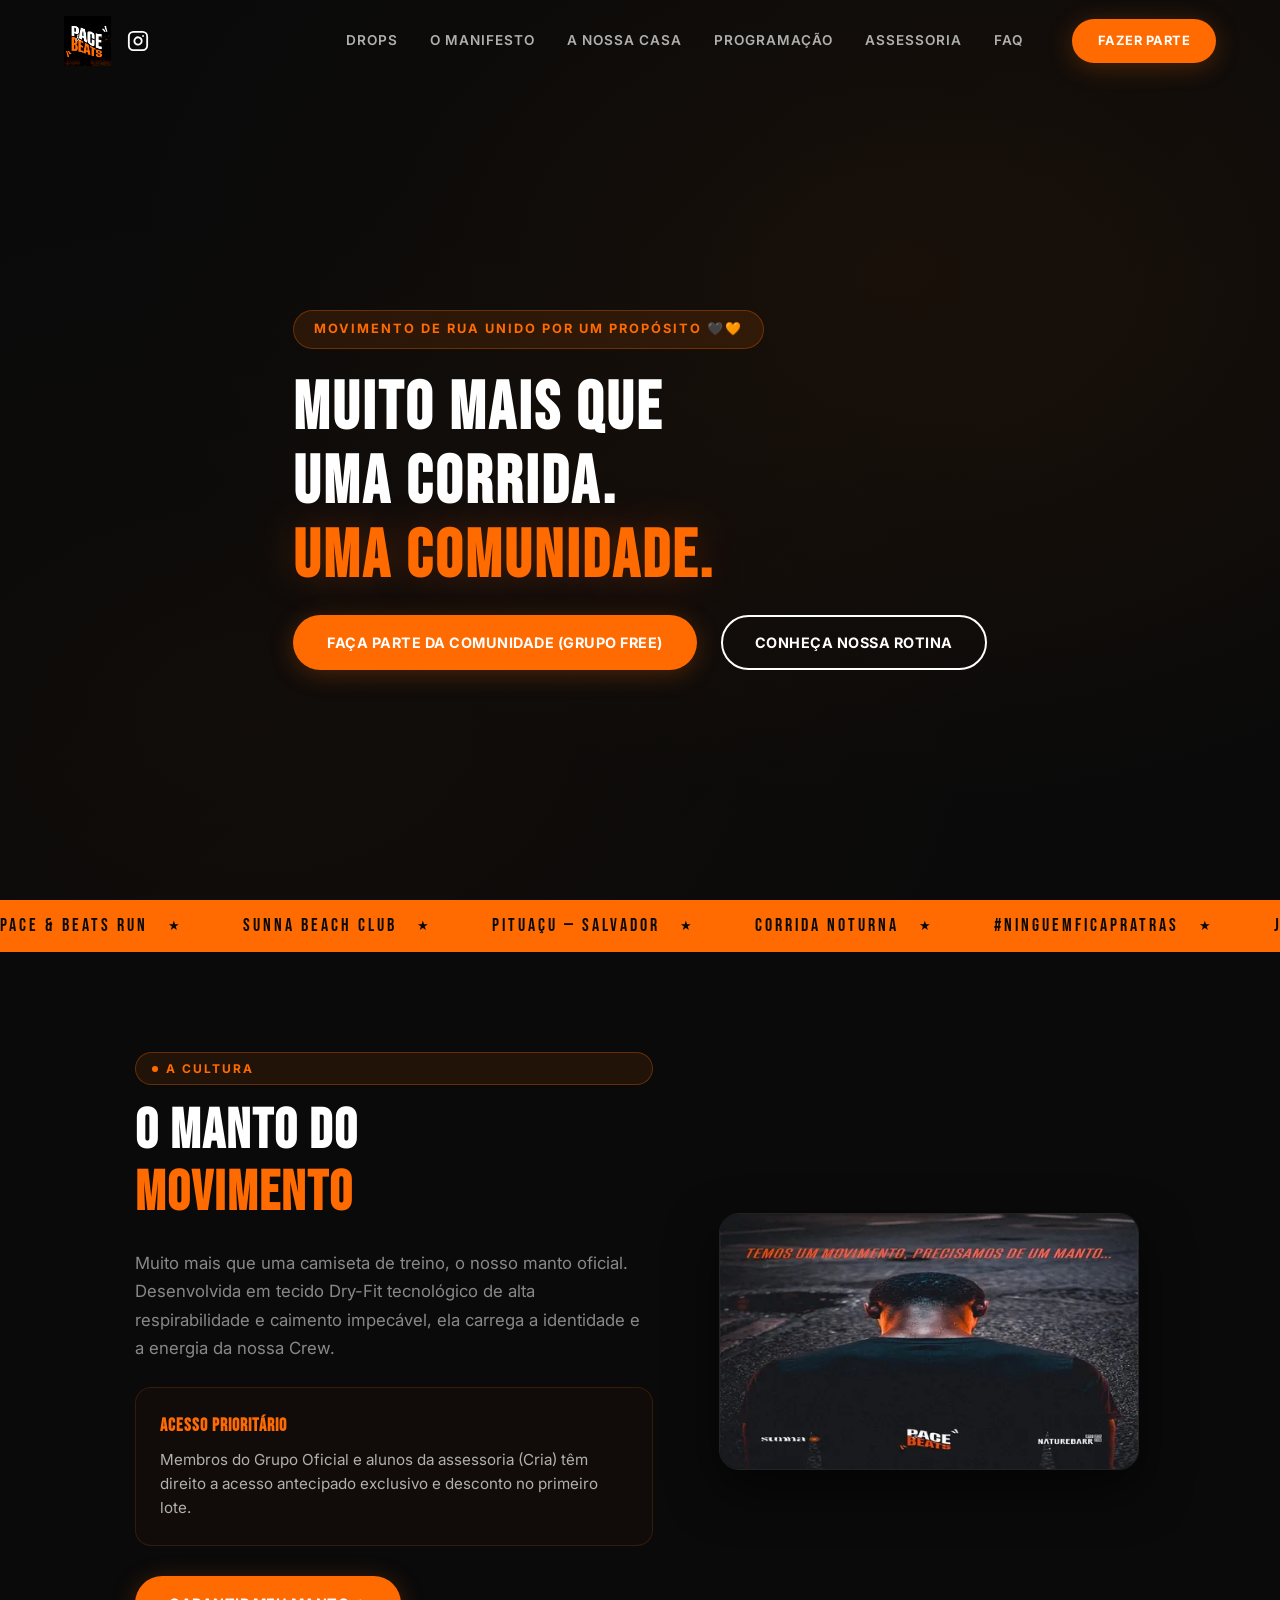
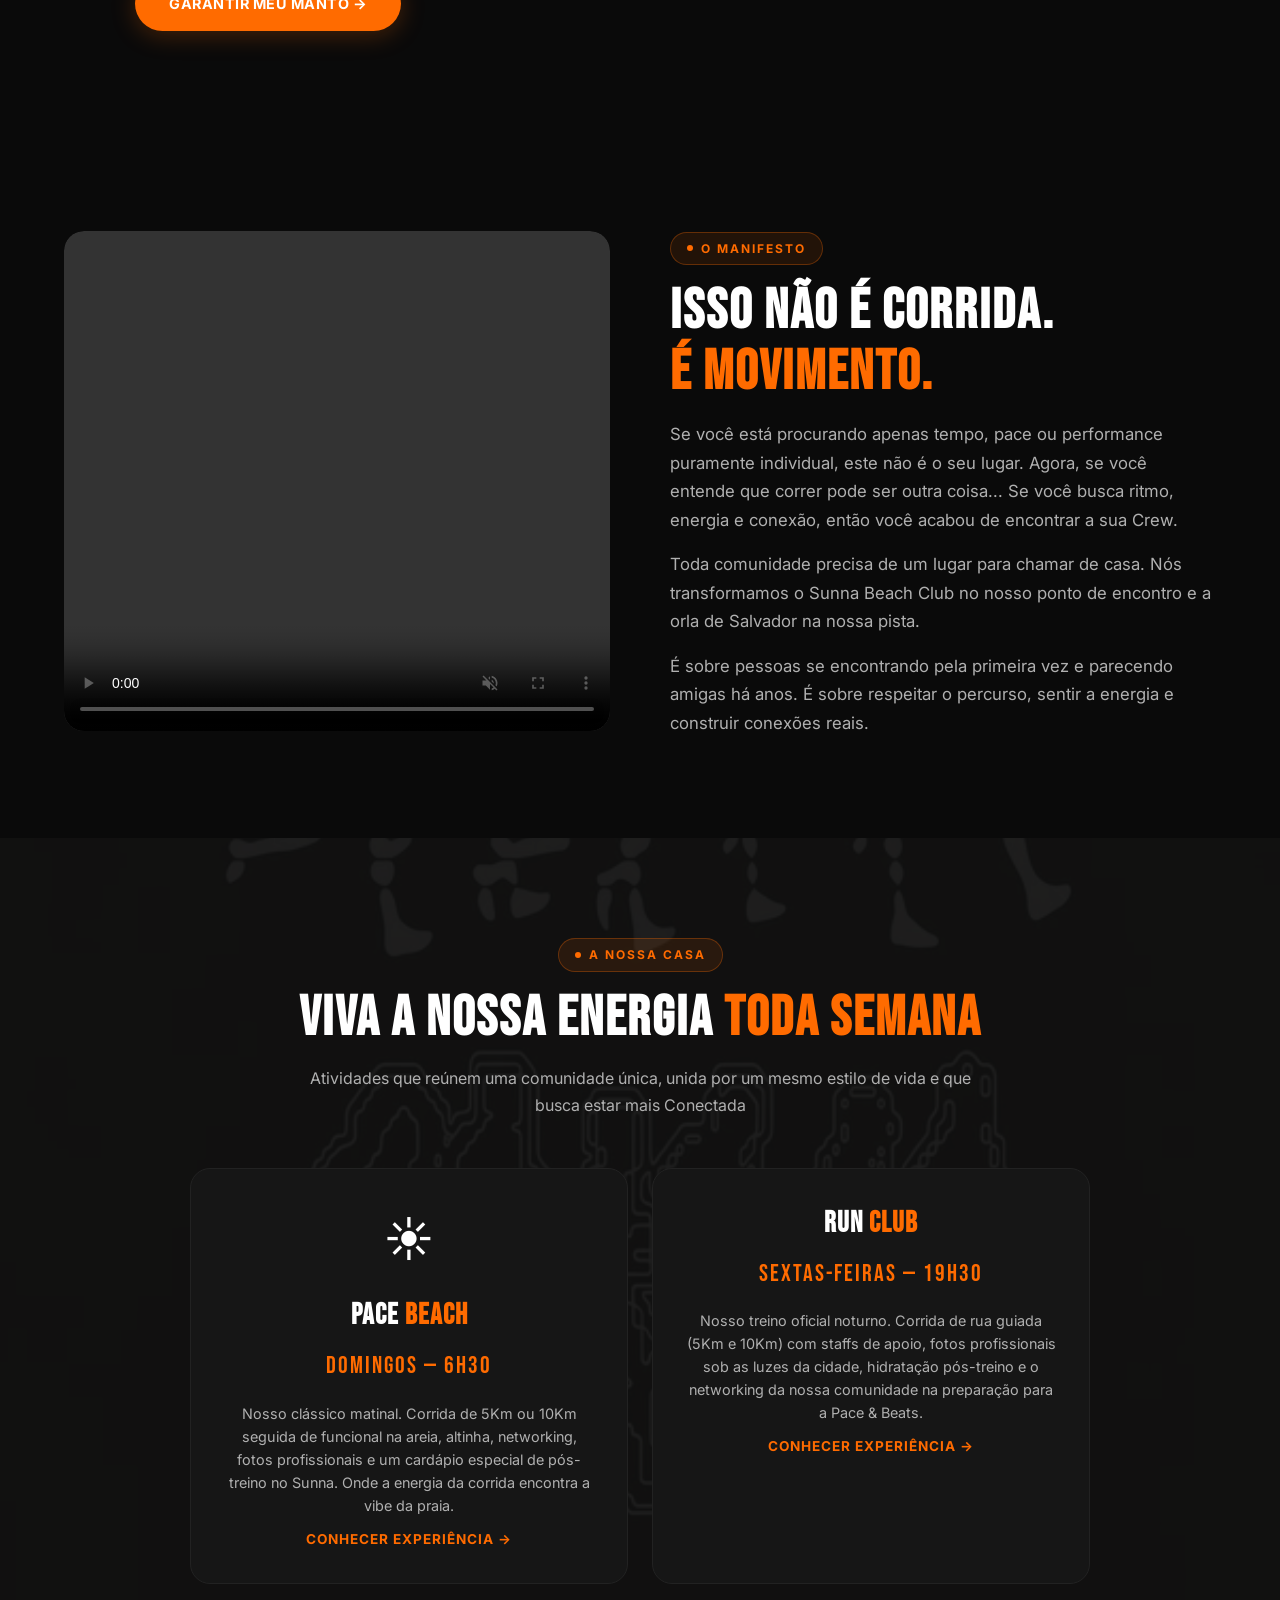
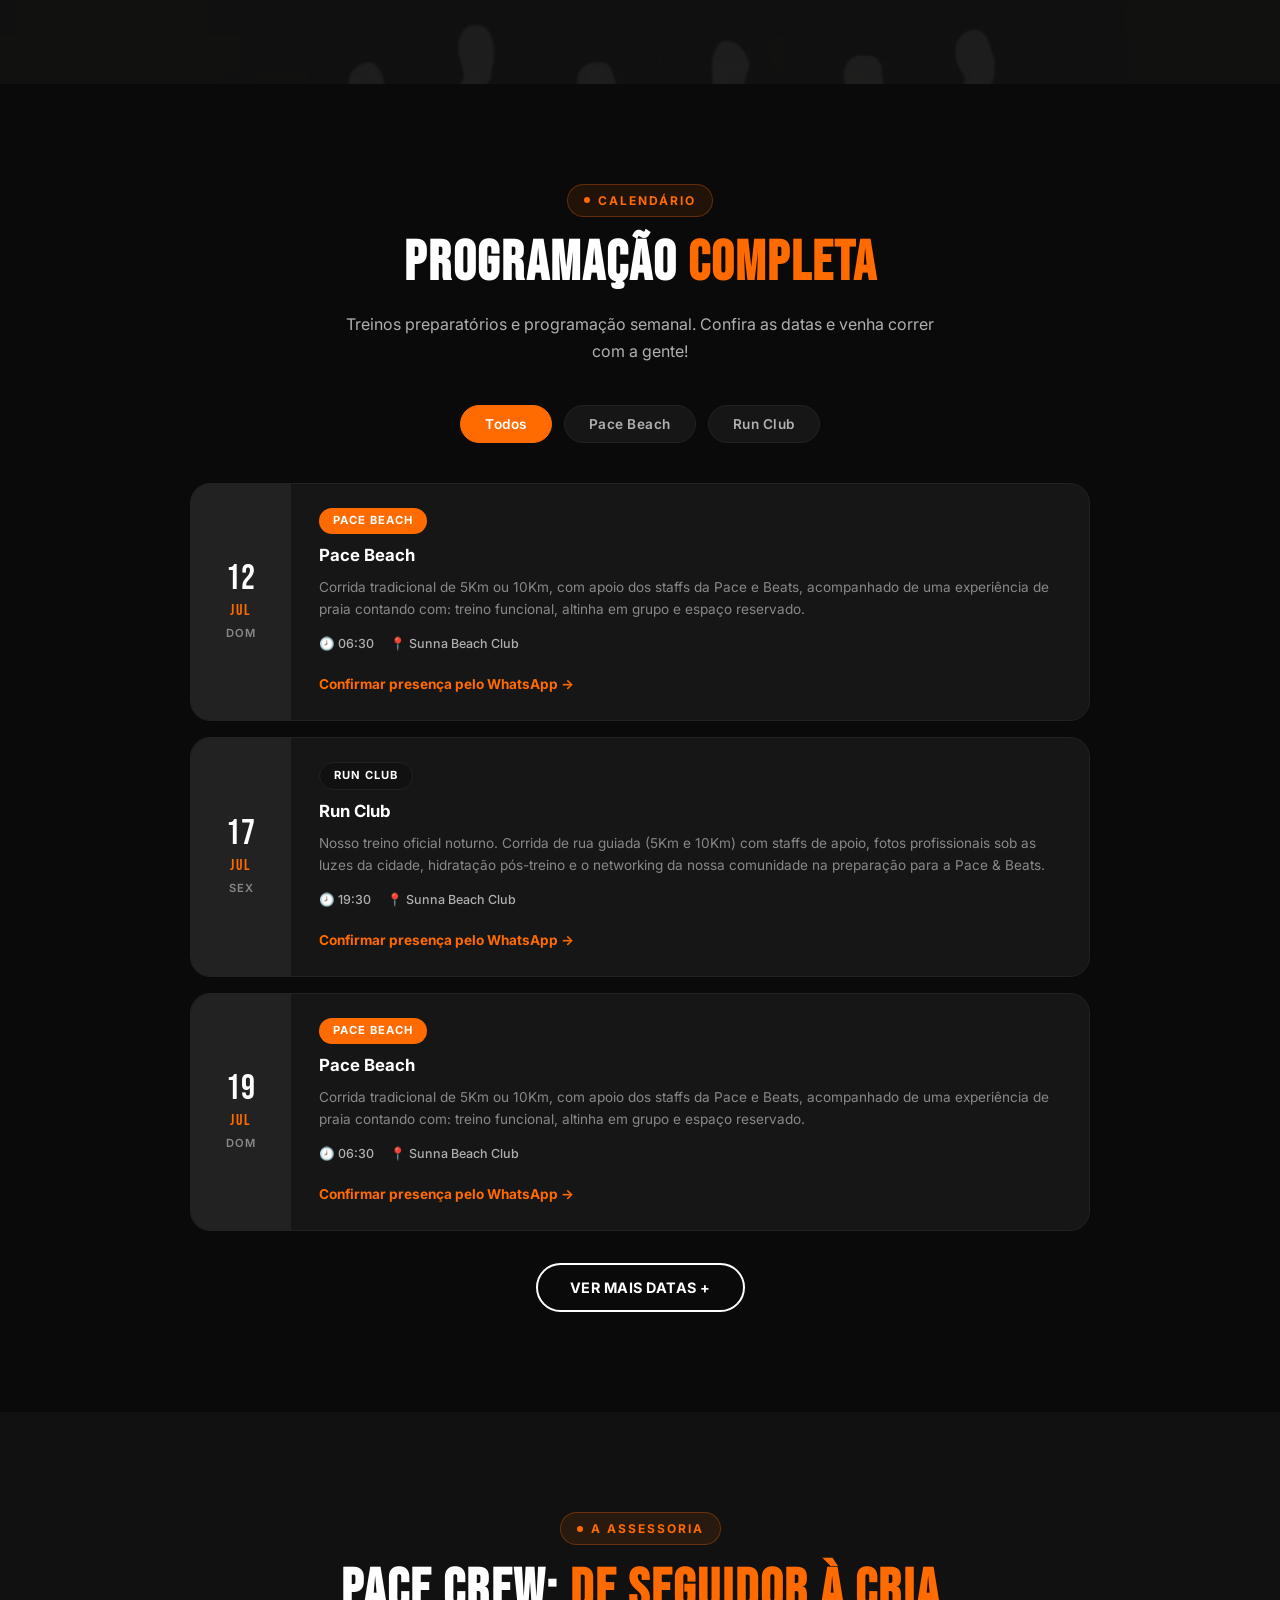
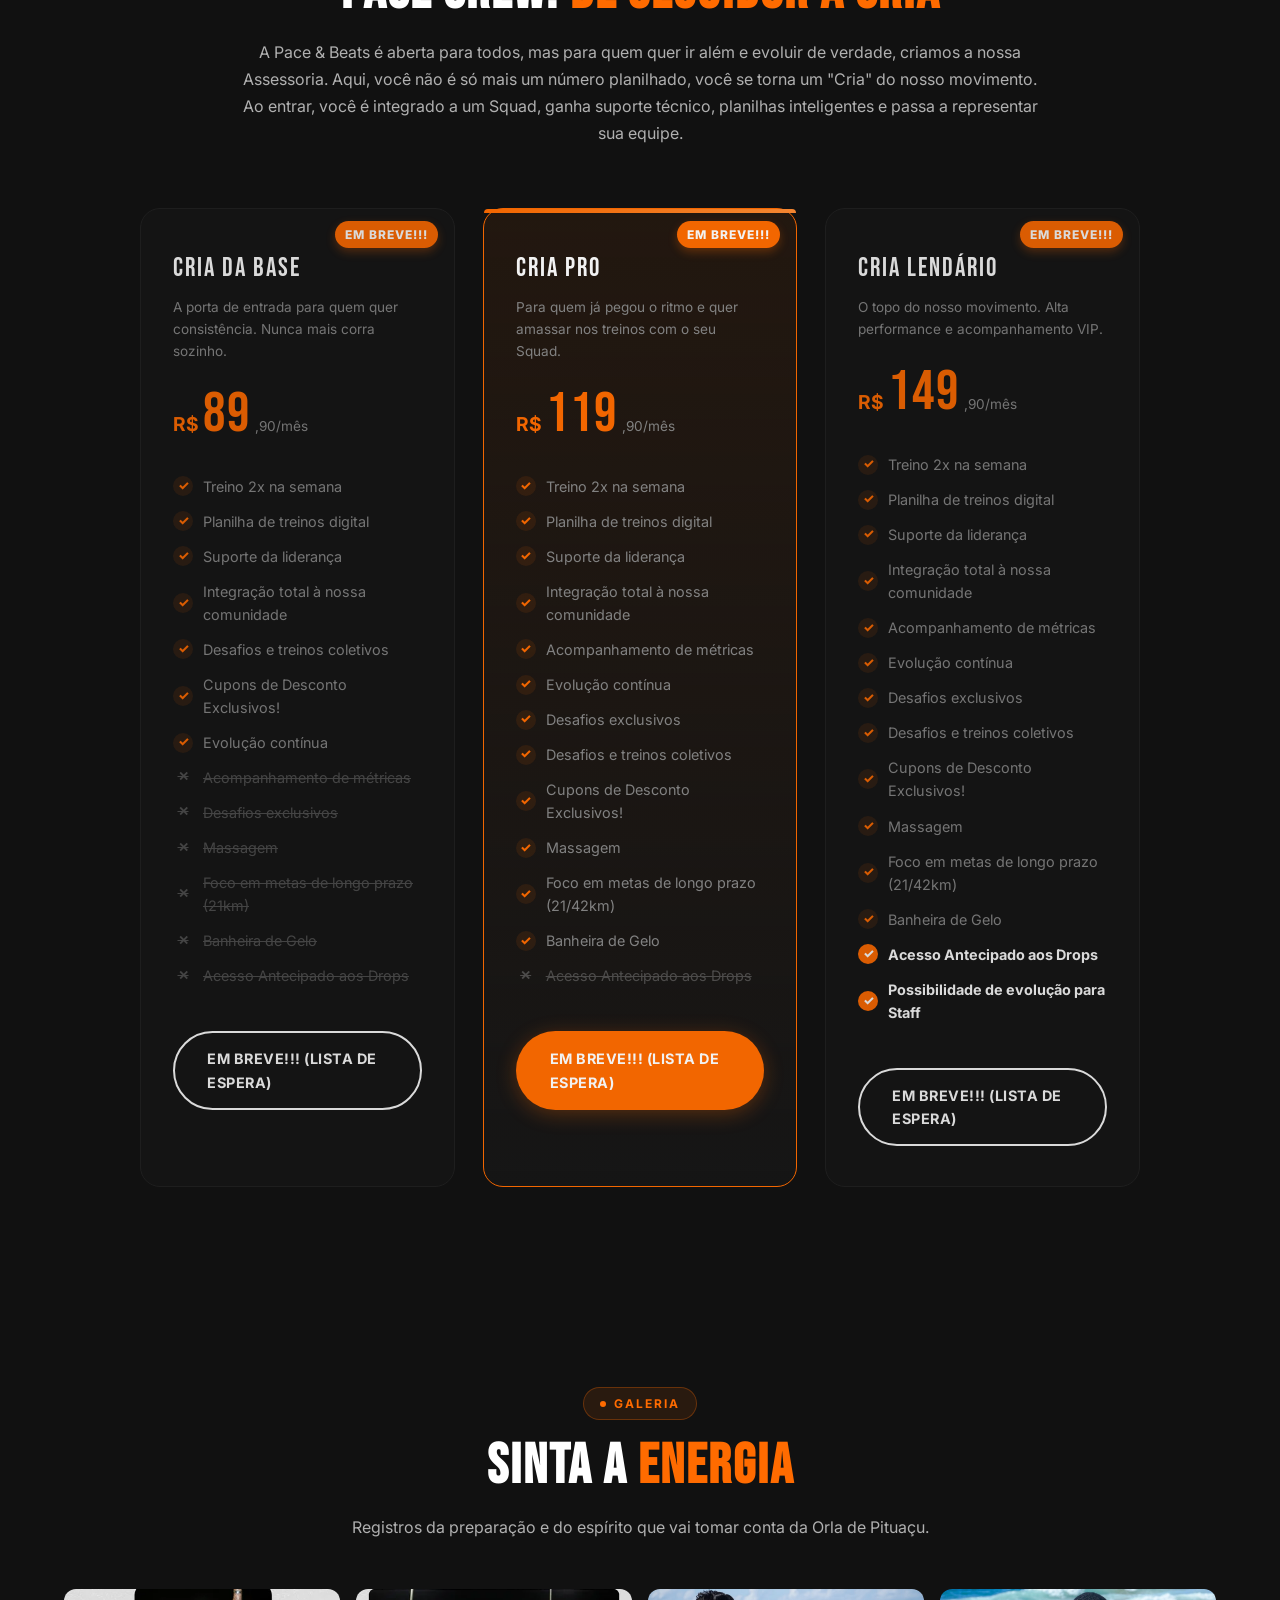
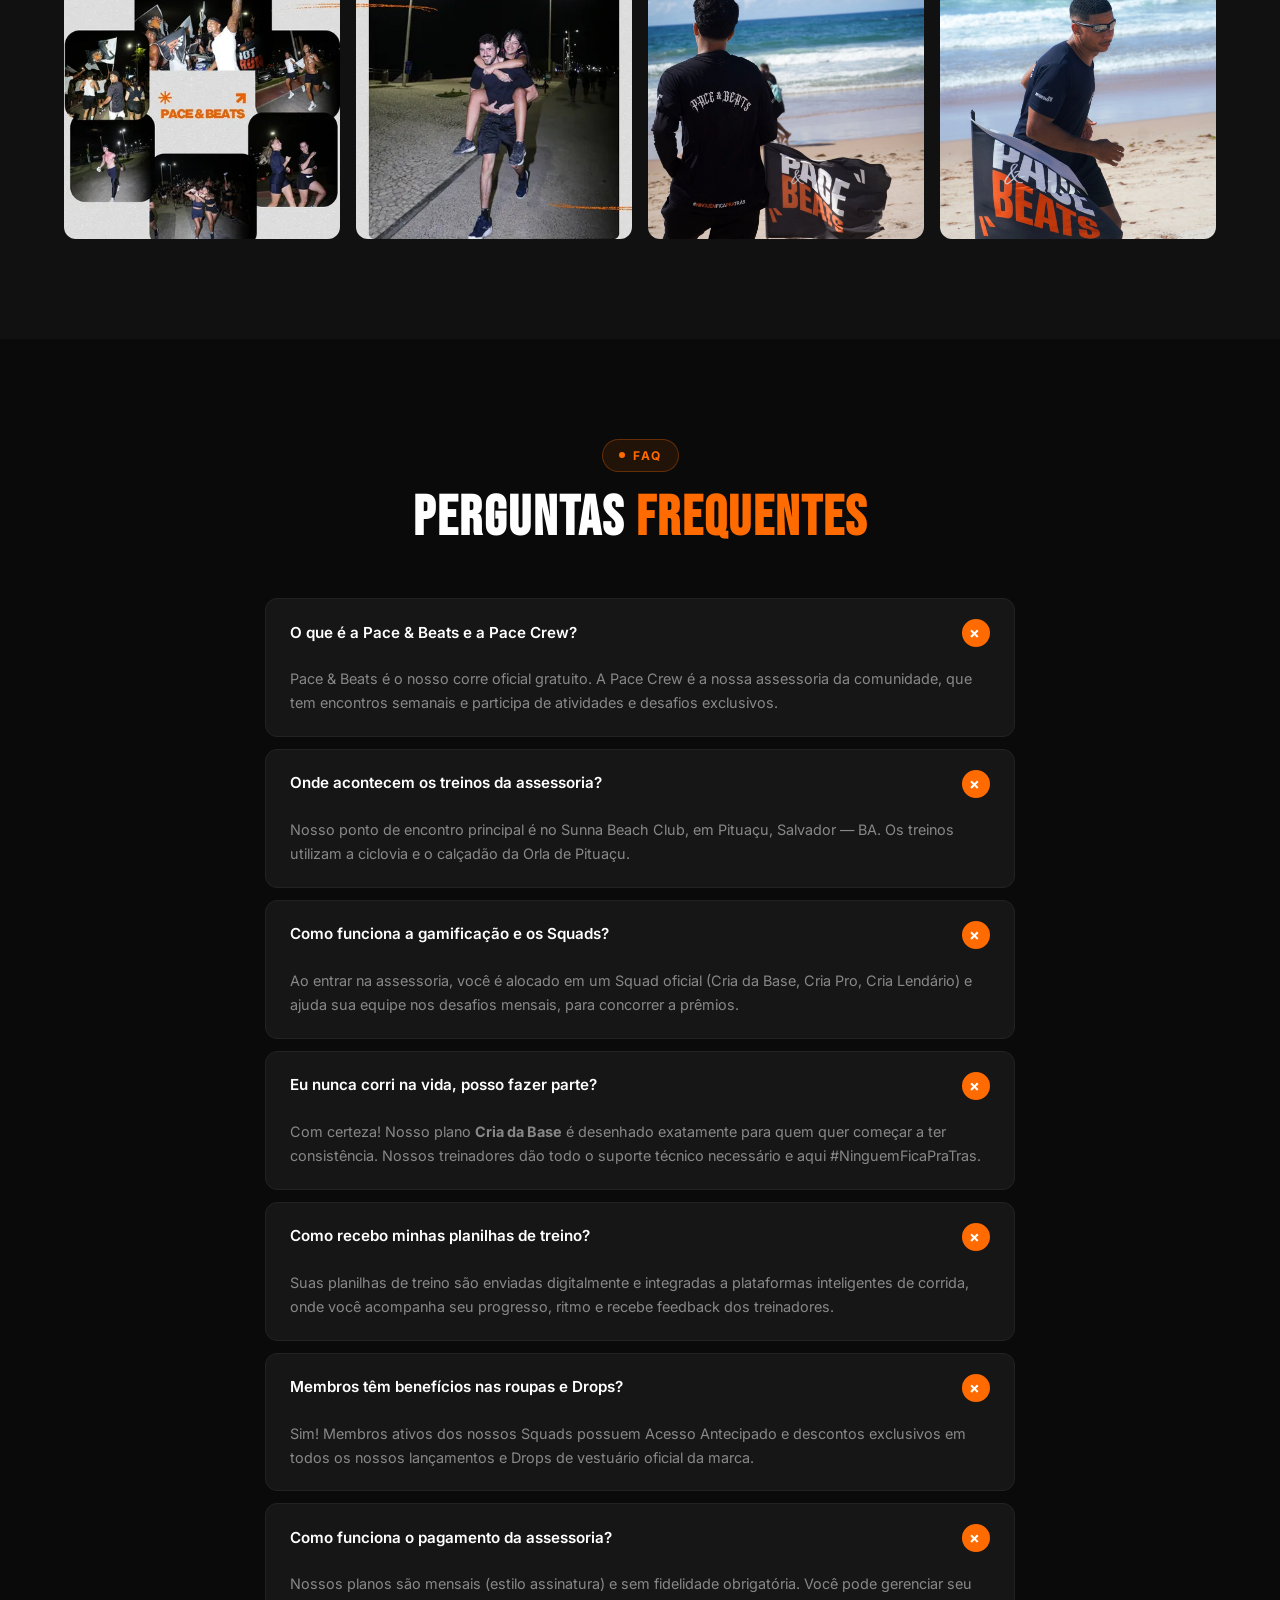
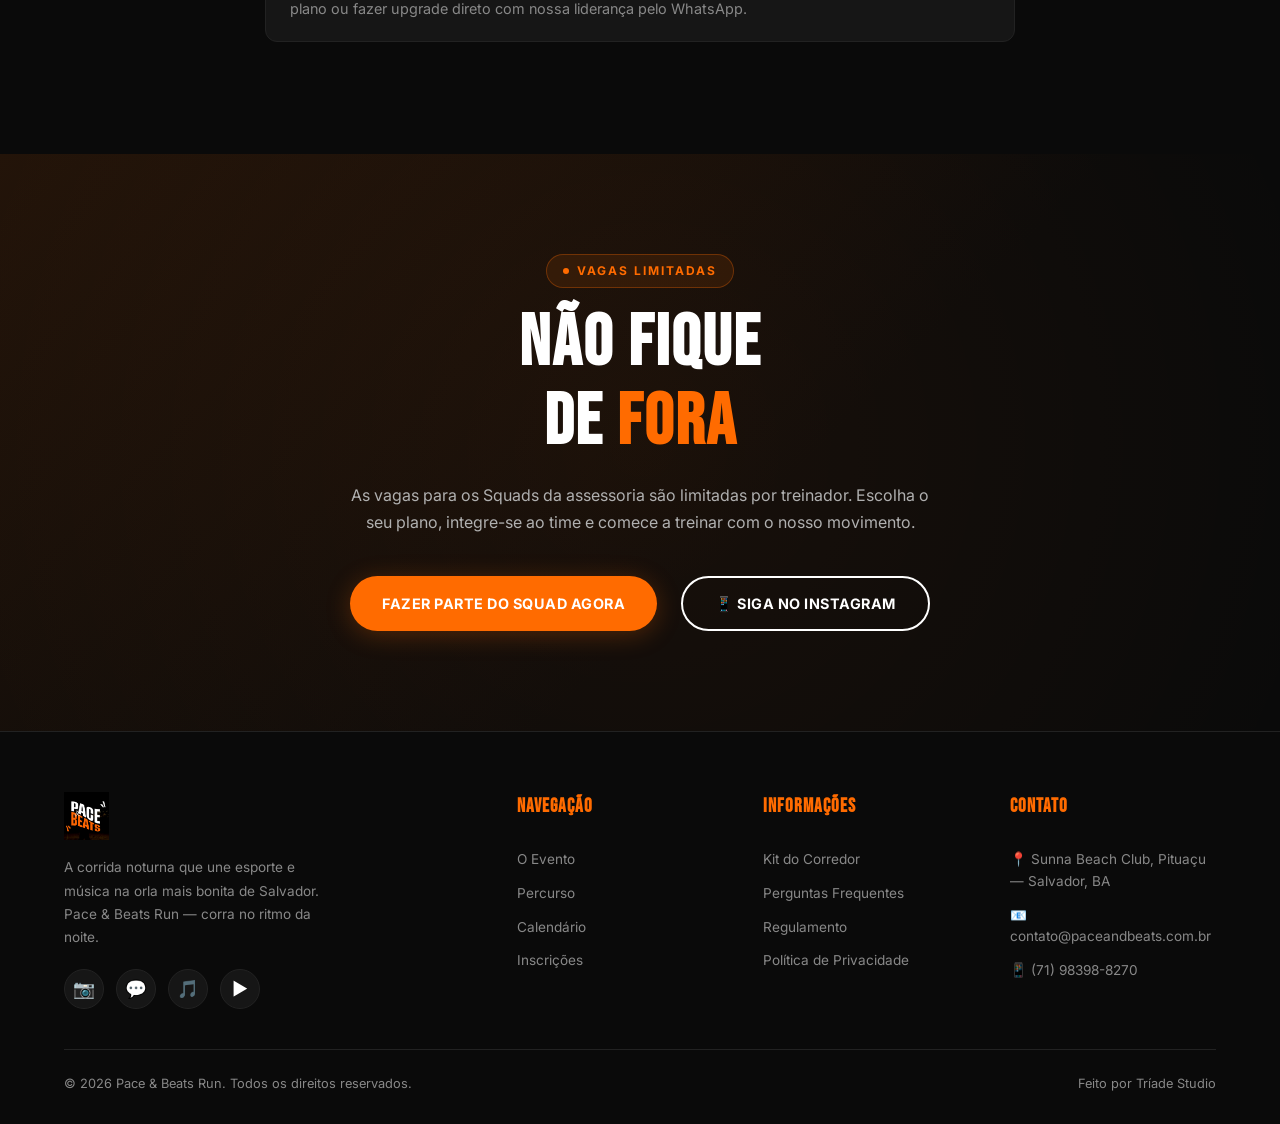
==== commit 30ab1604: "Replace tosta-branco with manto-naturebarr.webp in index.html and manto.html" ====
--- a/index.html
+++ b/index.html
@@ -481,7 +481,7 @@
           <img src="manto-real-praia.webp" alt="Pace & Beats Manto Praia" loading="lazy">
         </div>
         <div class="gallery-item reveal">
-          <img src="tosta-branco.webp" alt="Pace & Beats Tosta" loading="lazy">
+          <img src="manto-naturebarr.webp" alt="Pace & Beats Manto Natureza" loading="lazy">
         </div>
       </div>
     </div>
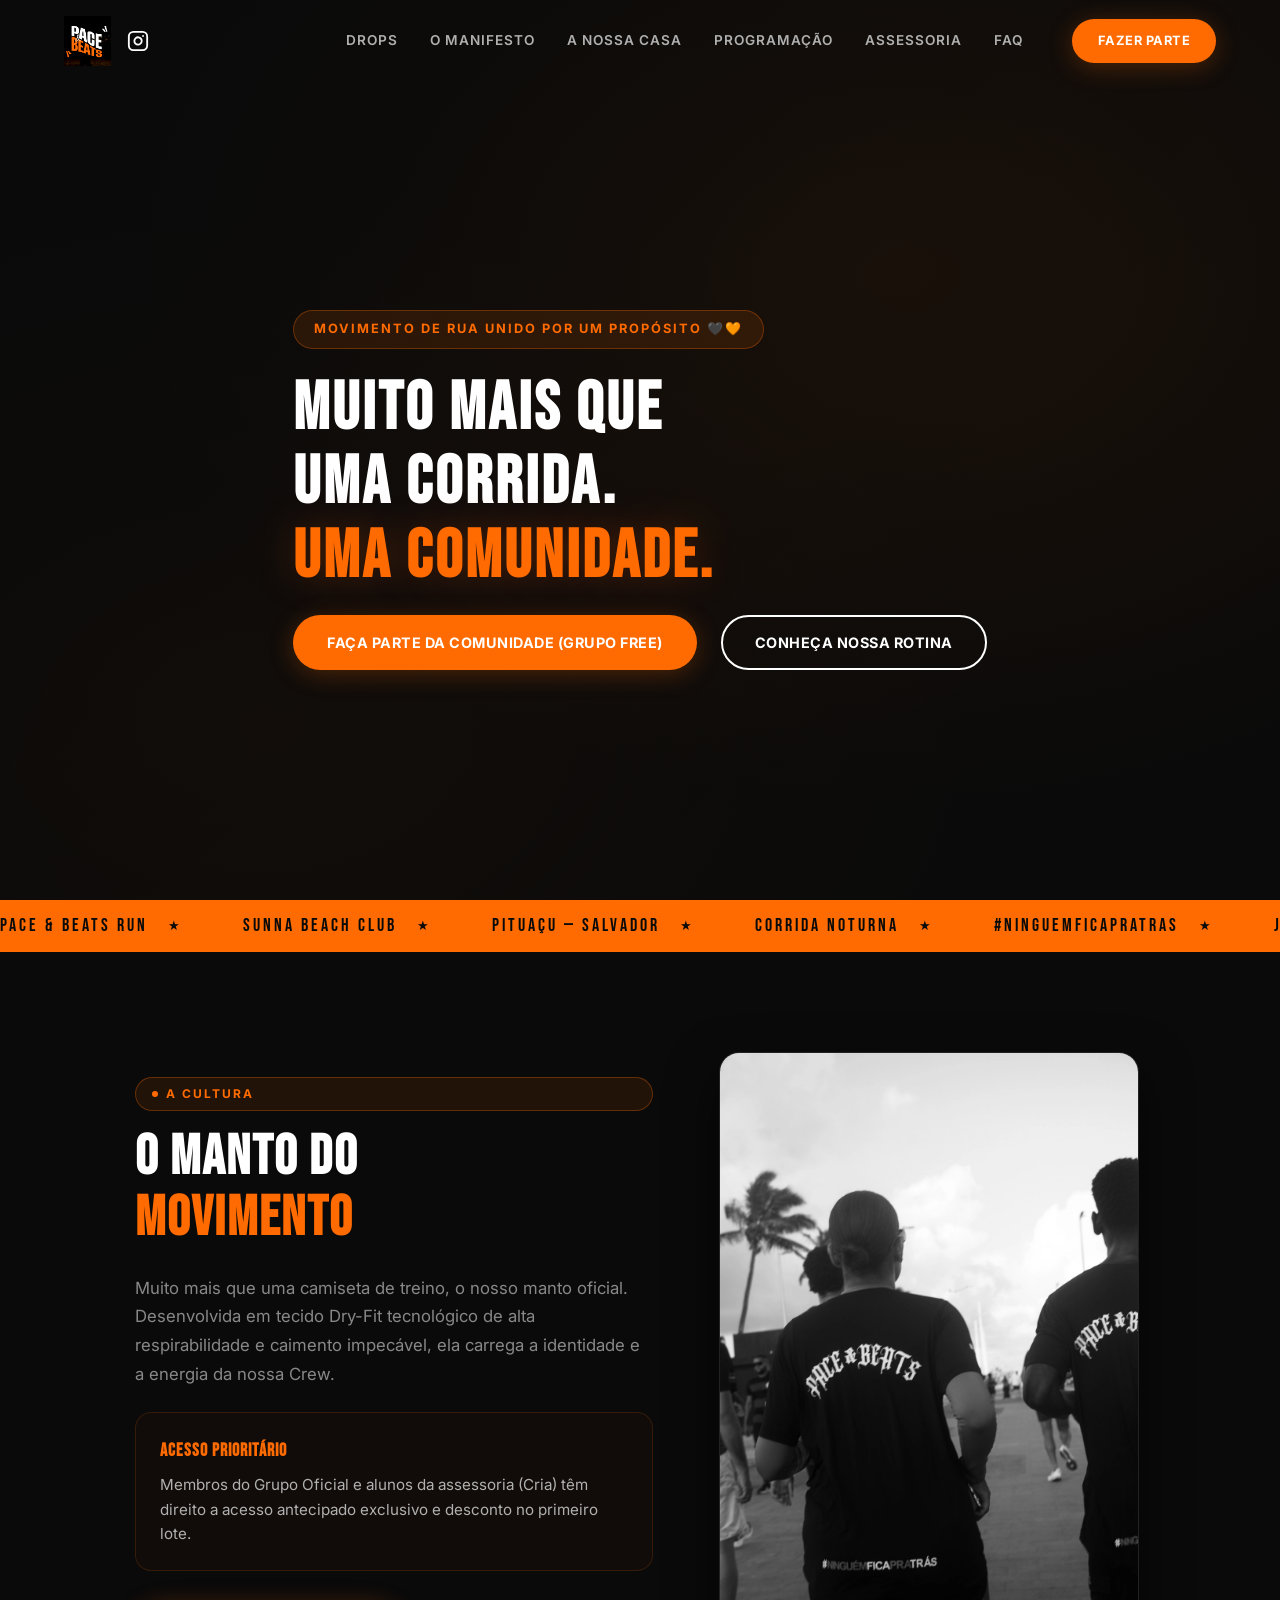
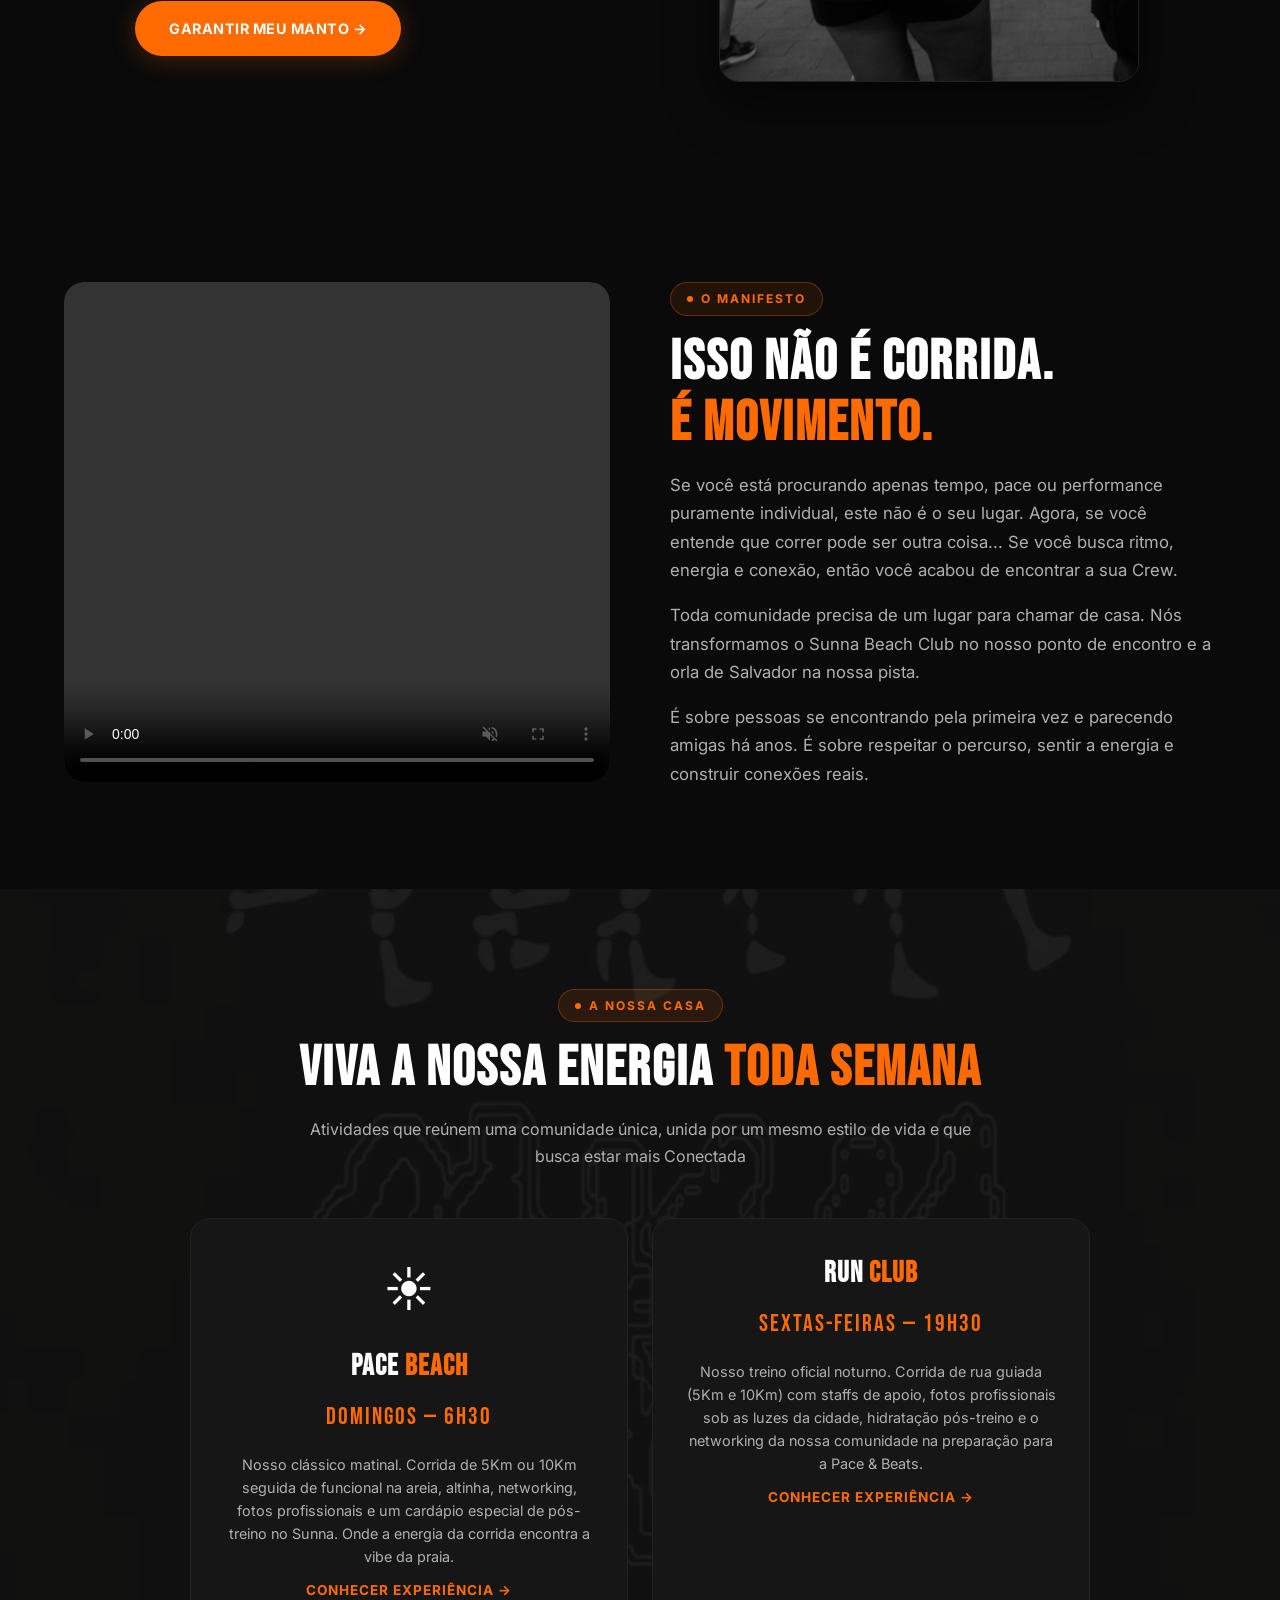
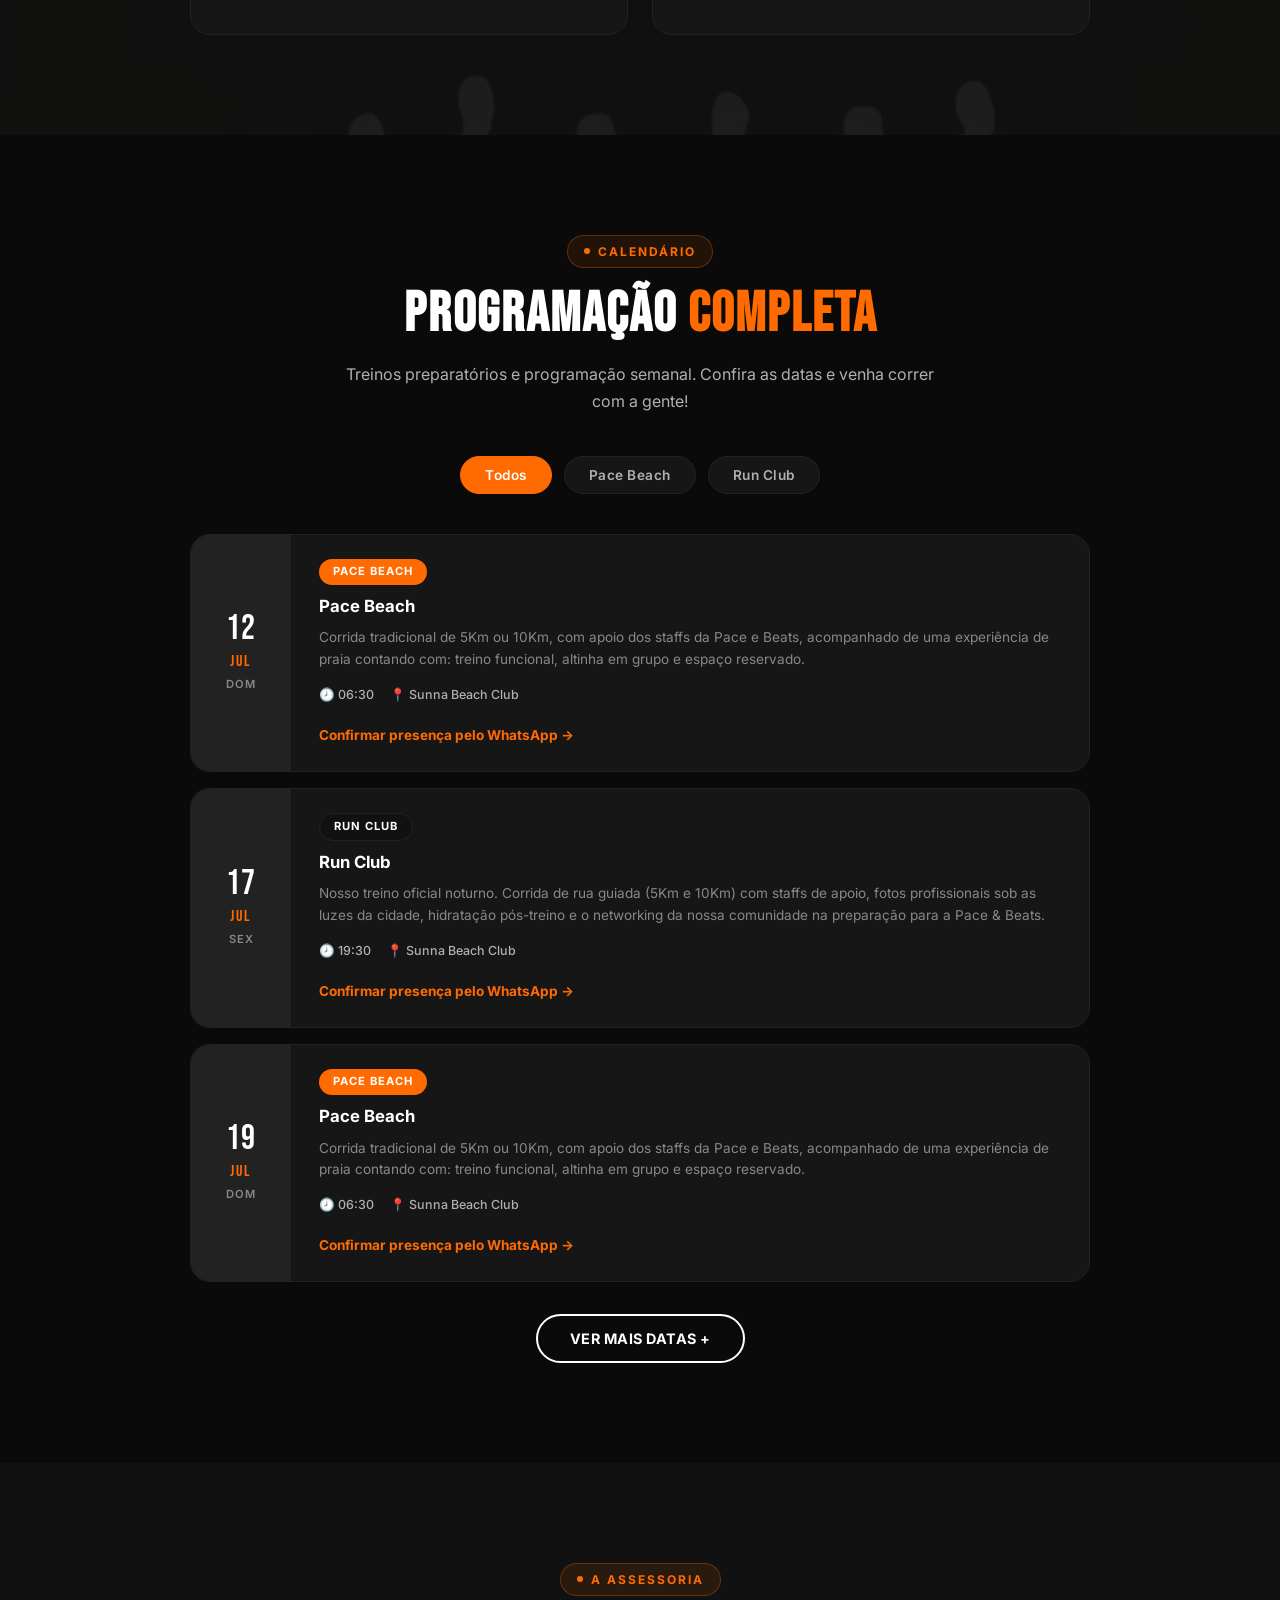
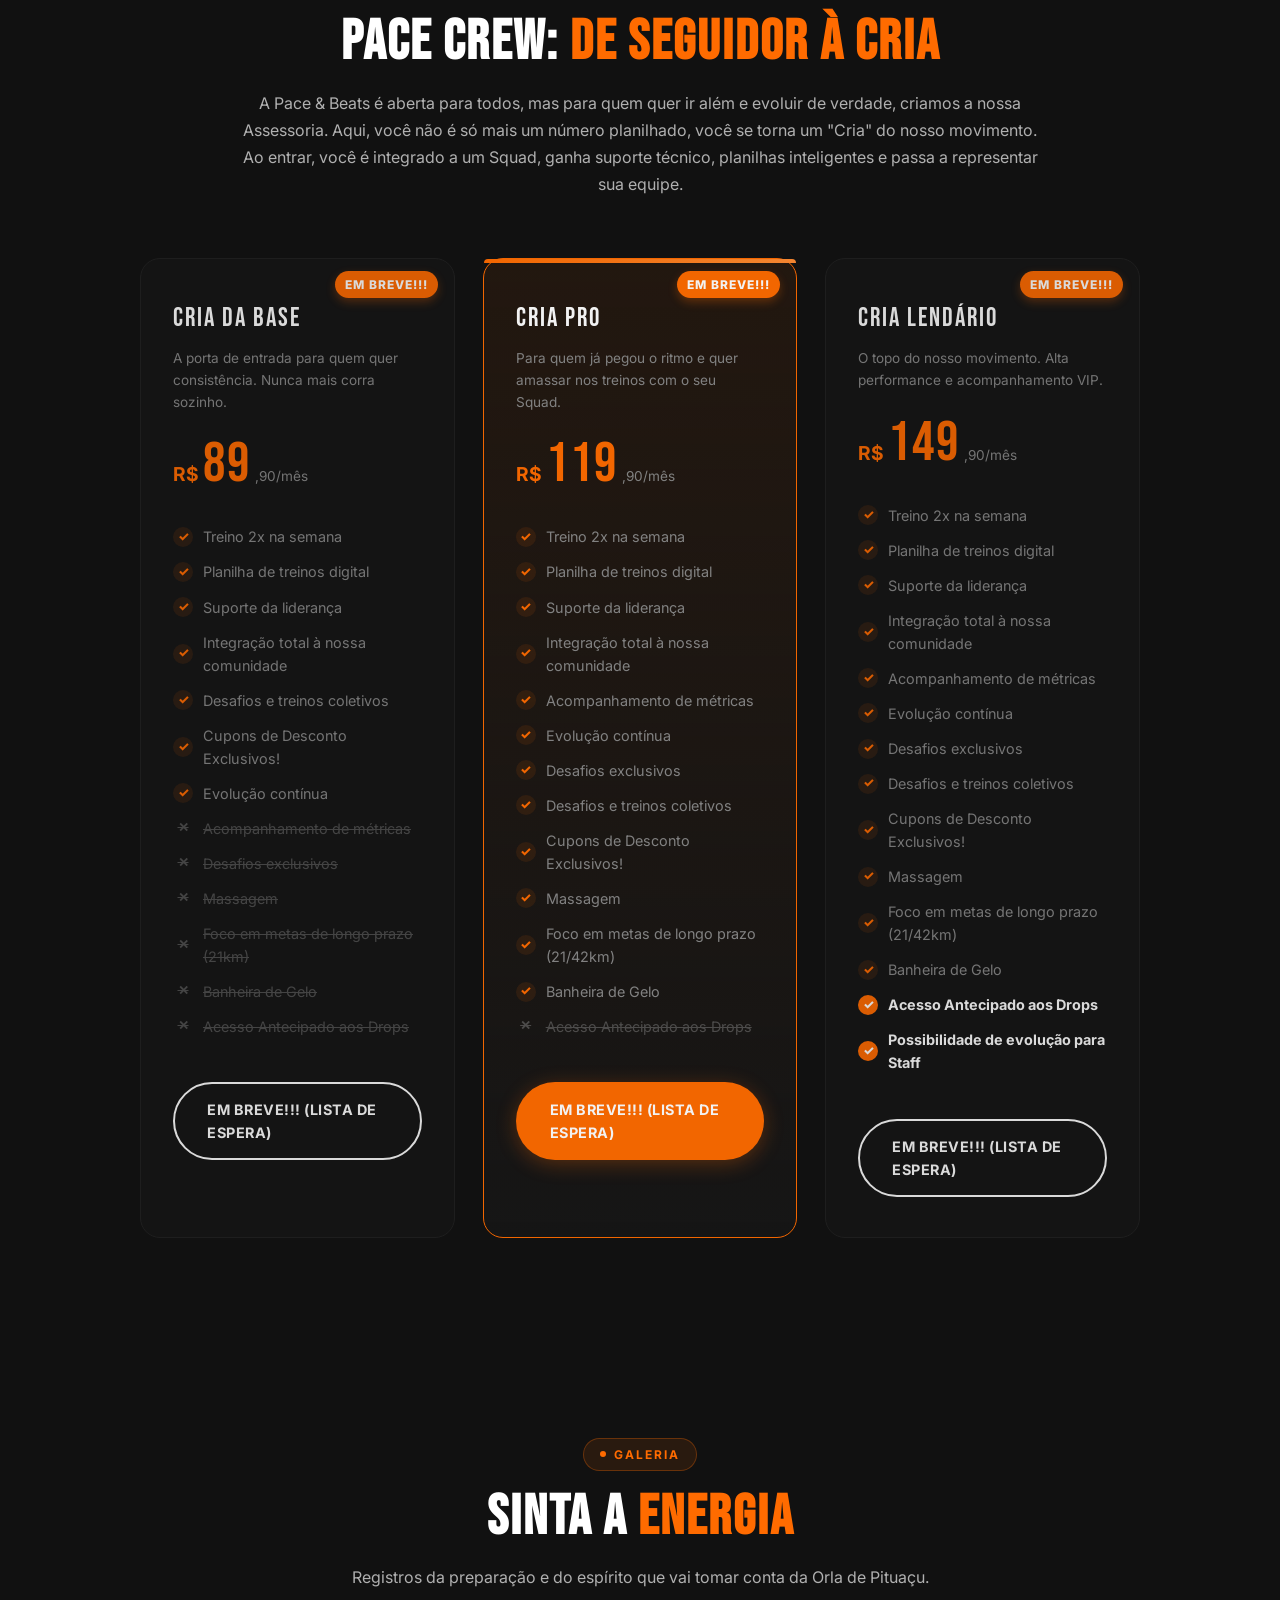
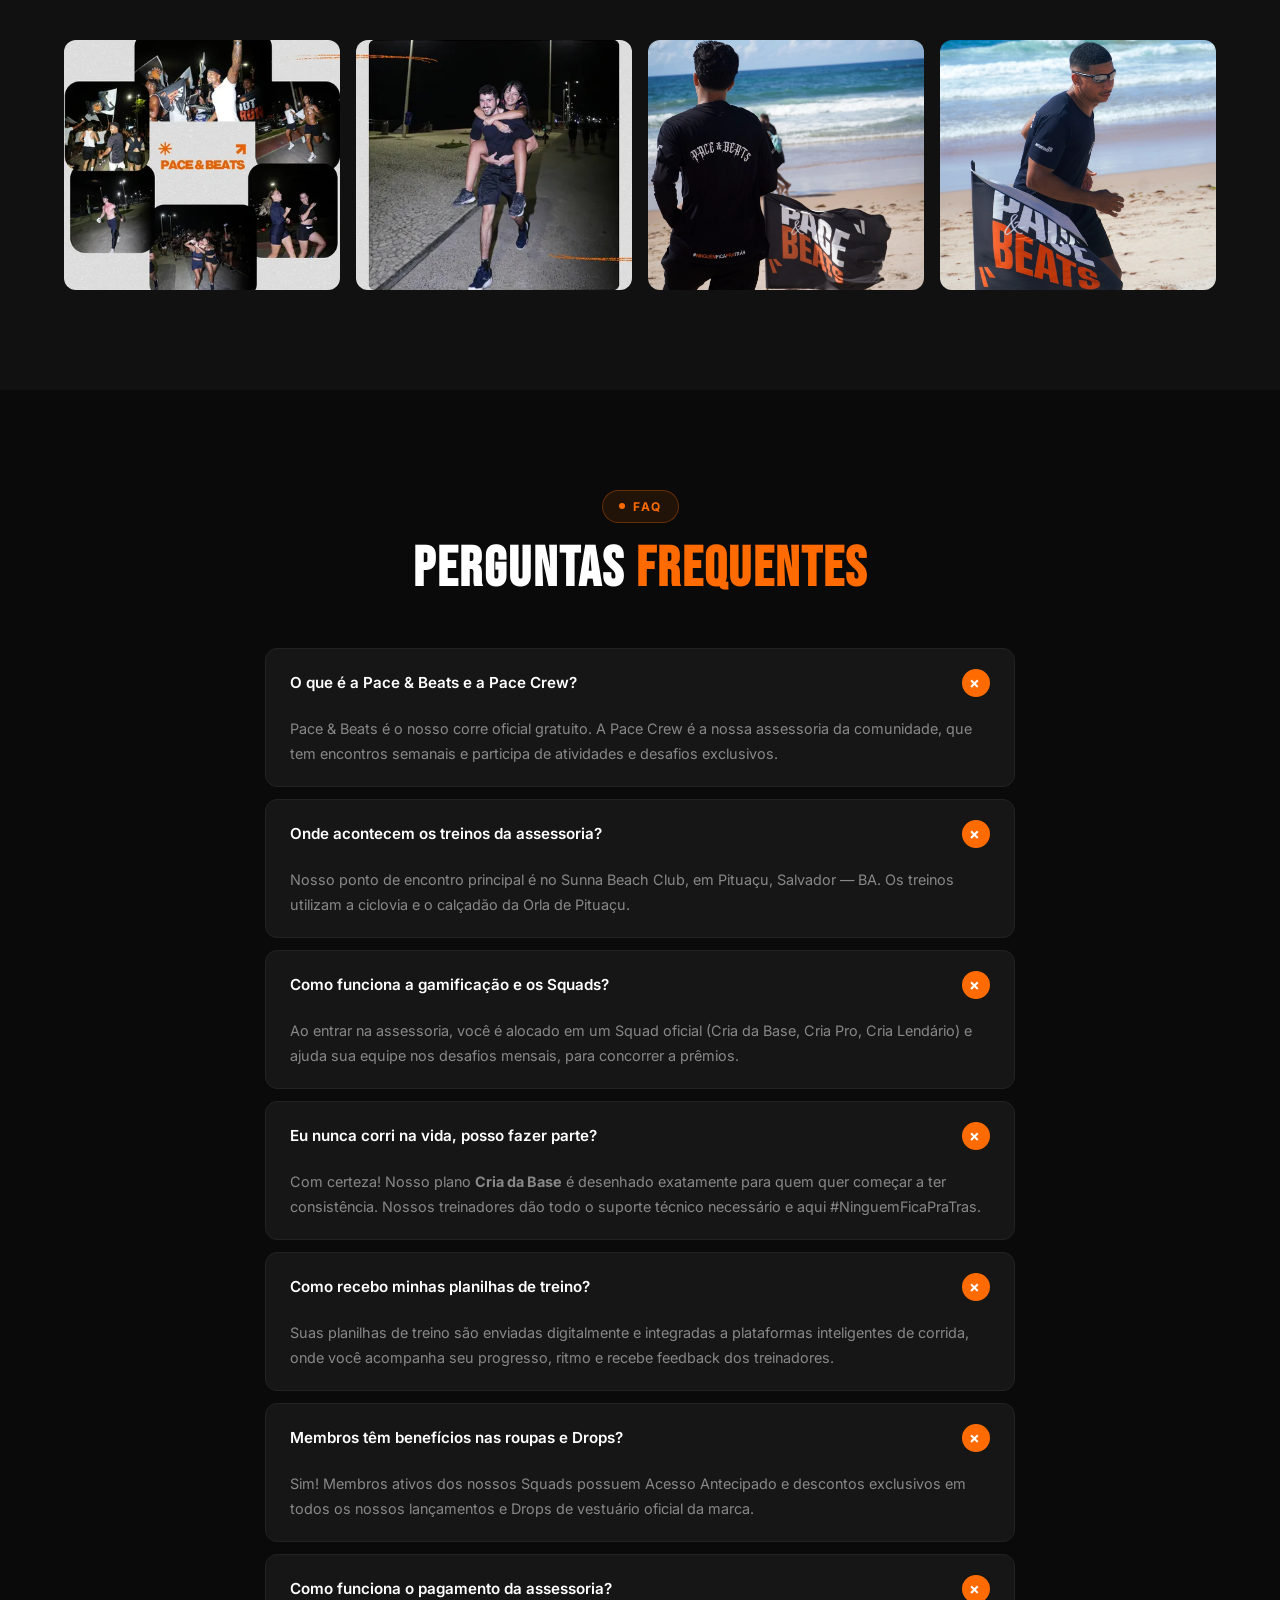
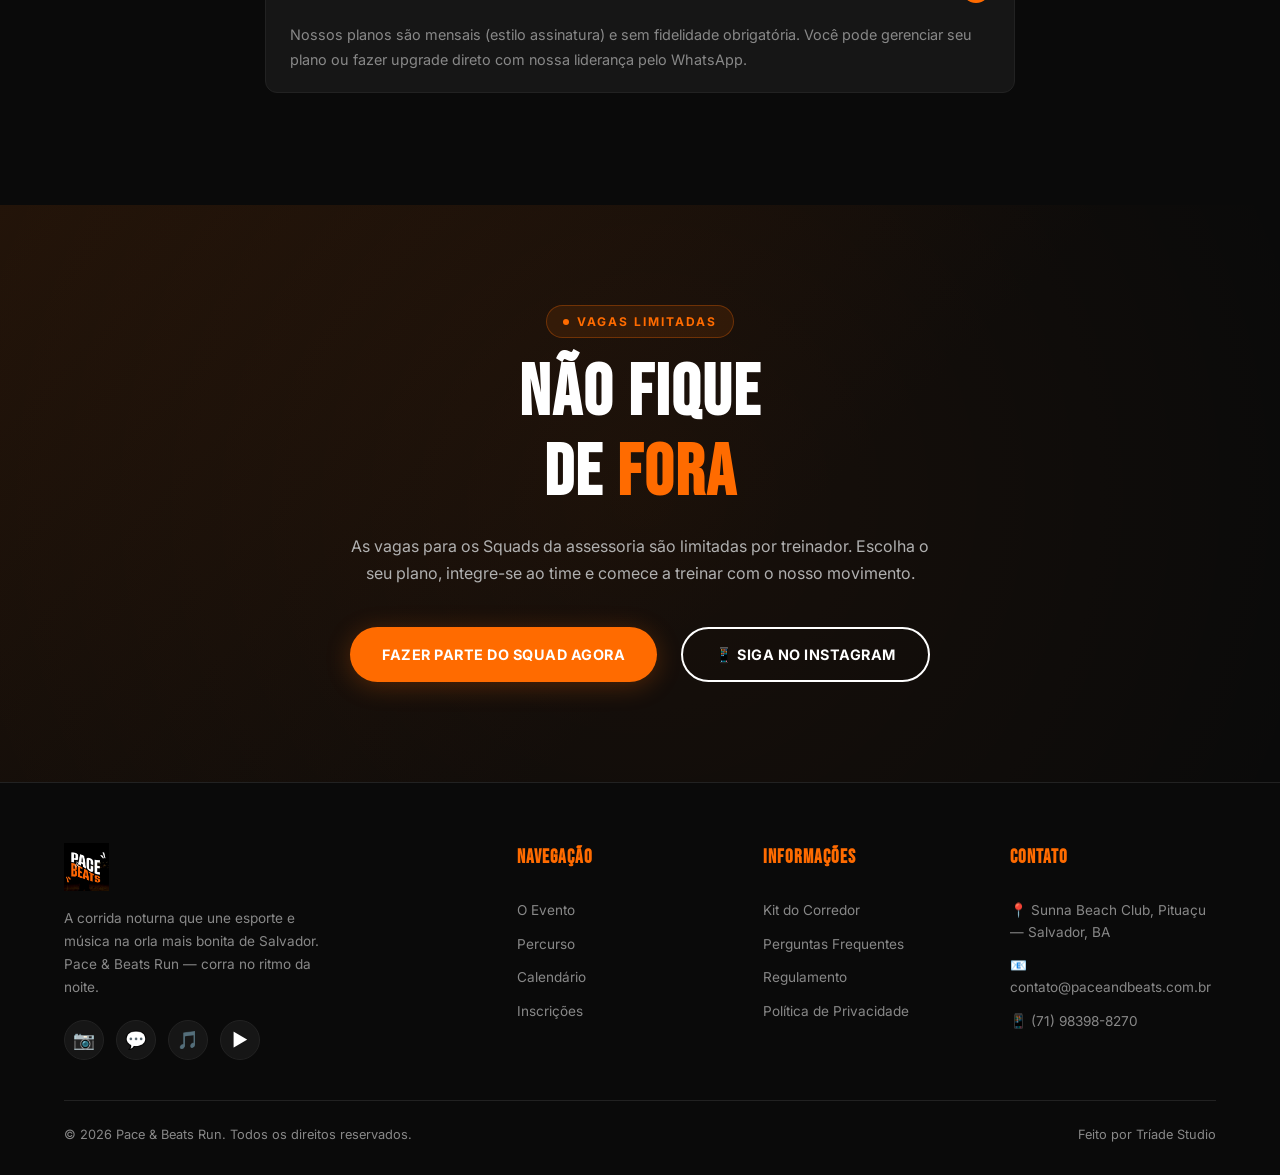
==== commit 568425bc: "Replace poster-camisa with Manto-preto-branco.webp in index.html" ====
--- a/index.html
+++ b/index.html
@@ -153,7 +153,7 @@
         
         <!-- Coluna do Poster (Direita) -->
         <div class="kit-poster-col reveal" style="position: relative; border-radius: 20px; overflow: hidden; border: 1px solid var(--black-border); box-shadow: 0 20px 50px rgba(0,0,0,0.6); max-width: 420px; margin: 0 auto; width: 100%;">
-          <img src="poster-camisa.webp" alt="Manto Pace & Beats Poster" style="width: 100%; height: auto; display: block;" loading="lazy">
+          <img src="Manto-preto-branco.webp" alt="Manto Pace & Beats Poster" style="width: 100%; height: auto; display: block;" loading="lazy">
         </div>
         
       </div>
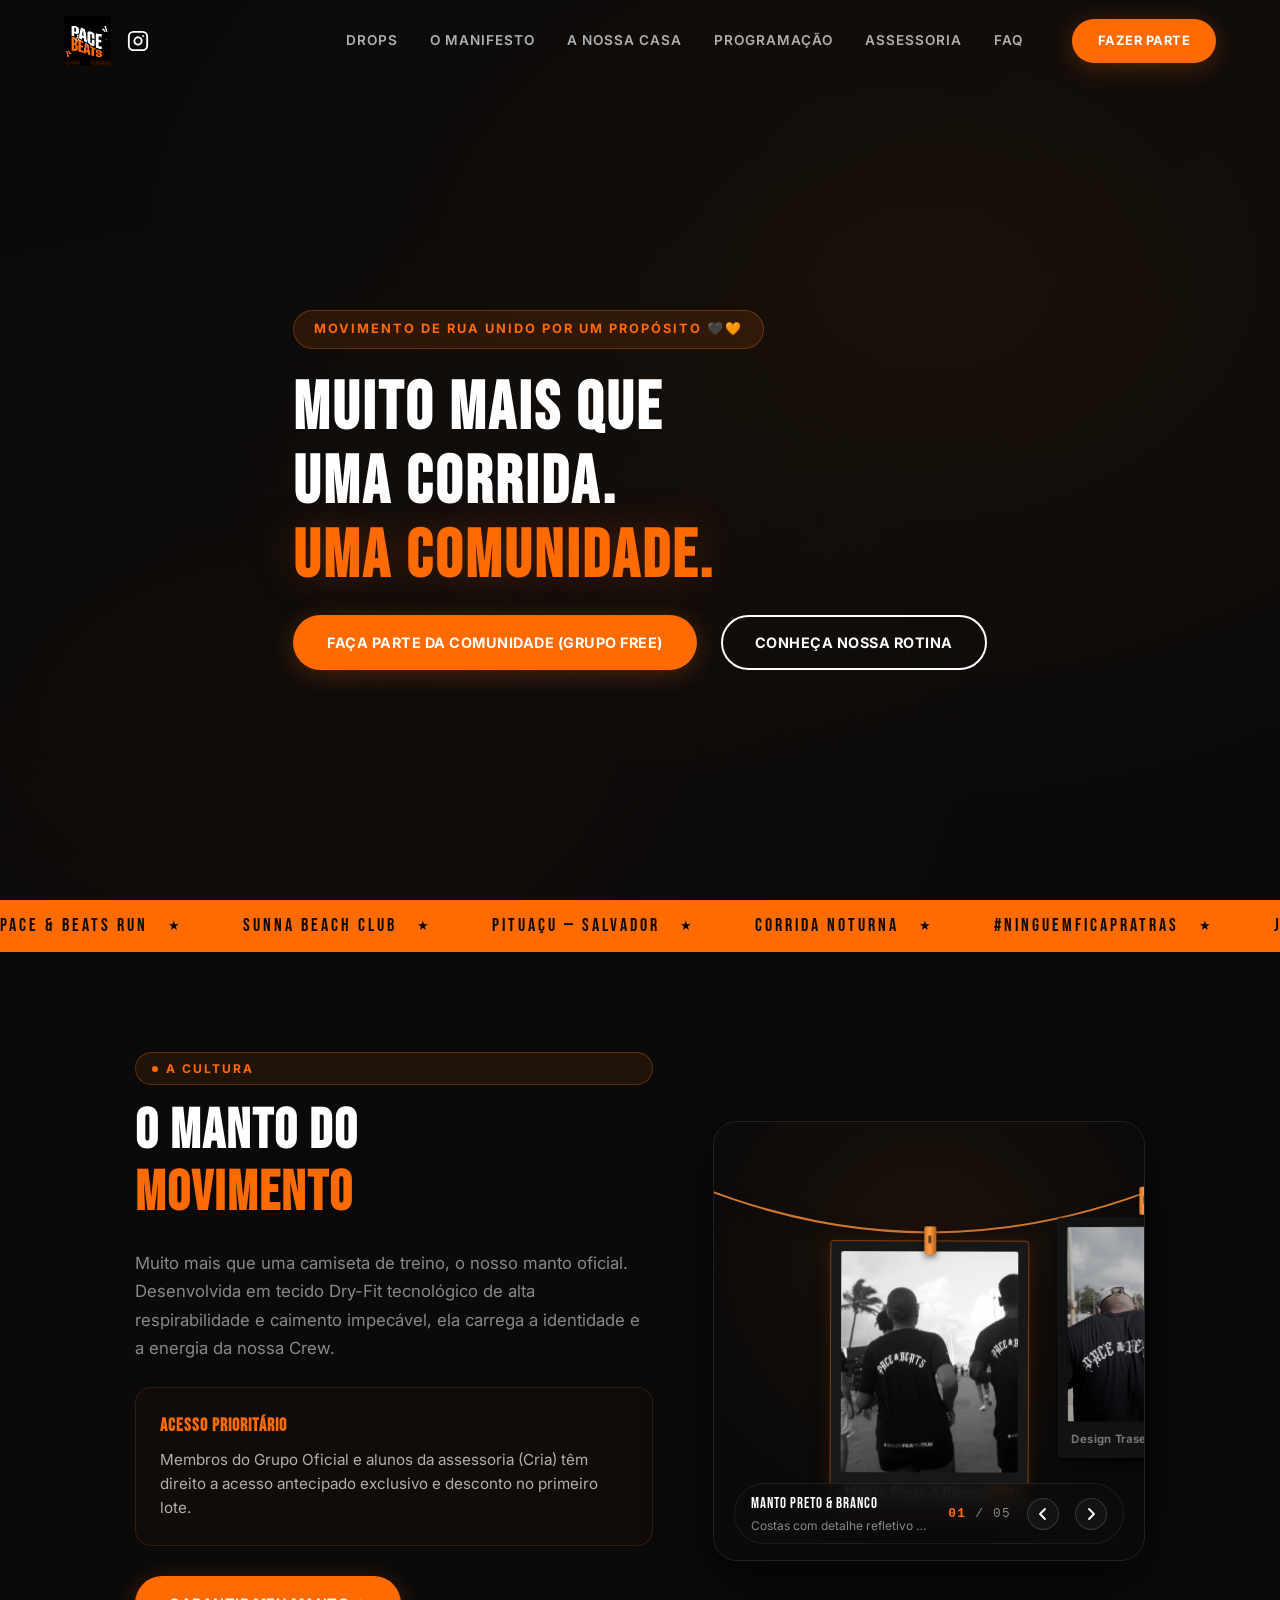
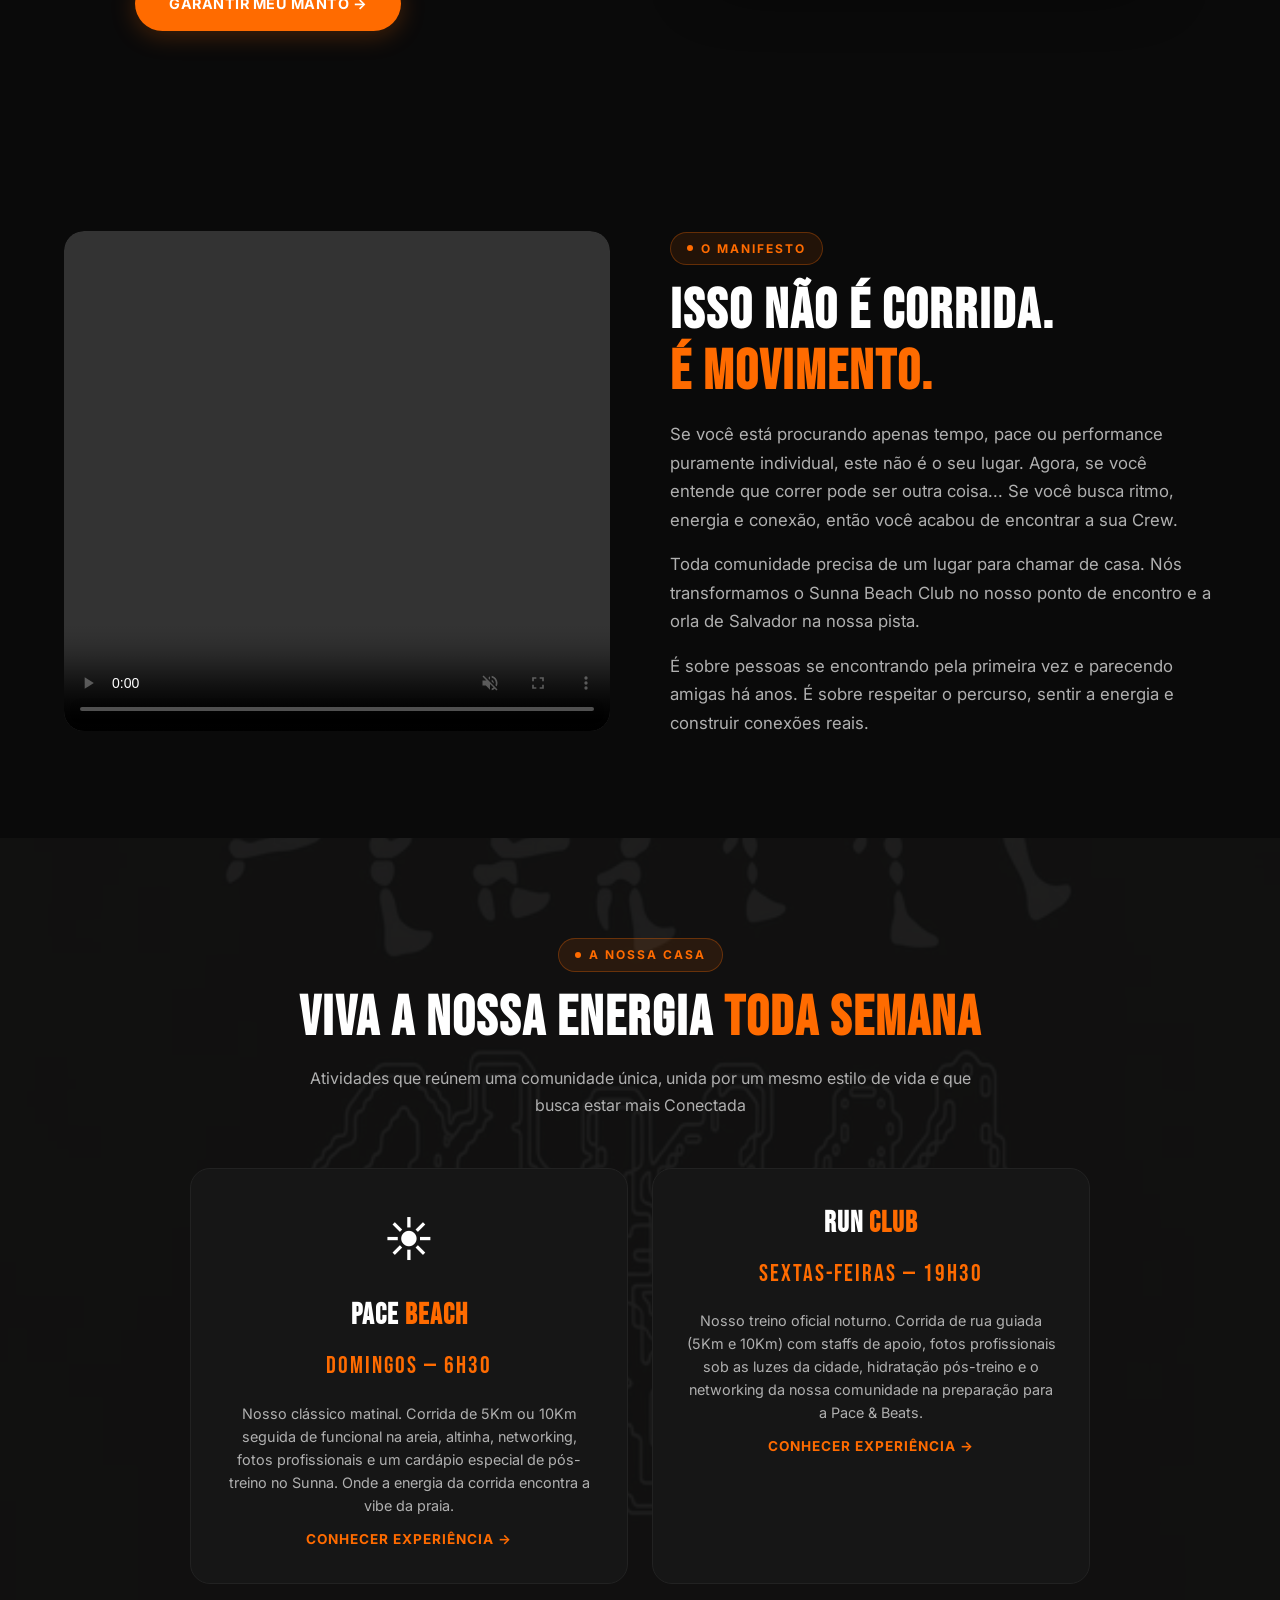
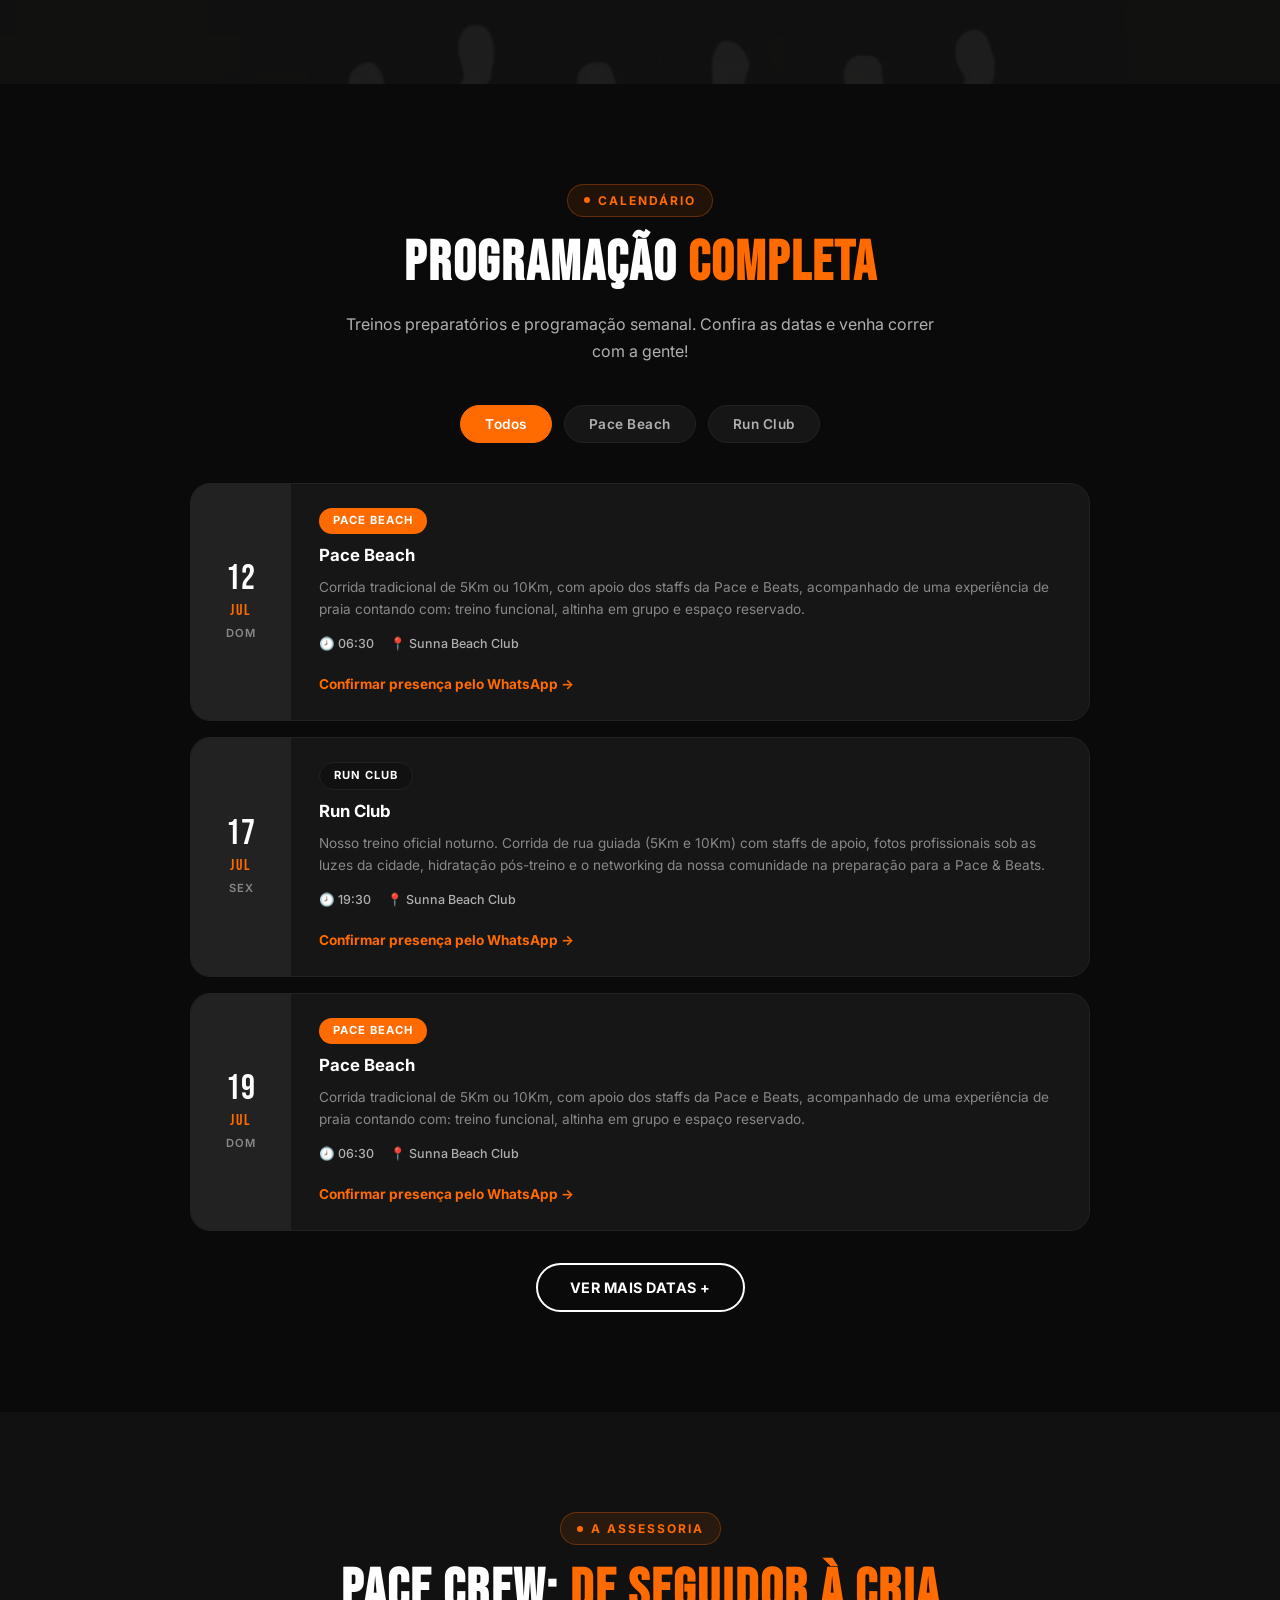
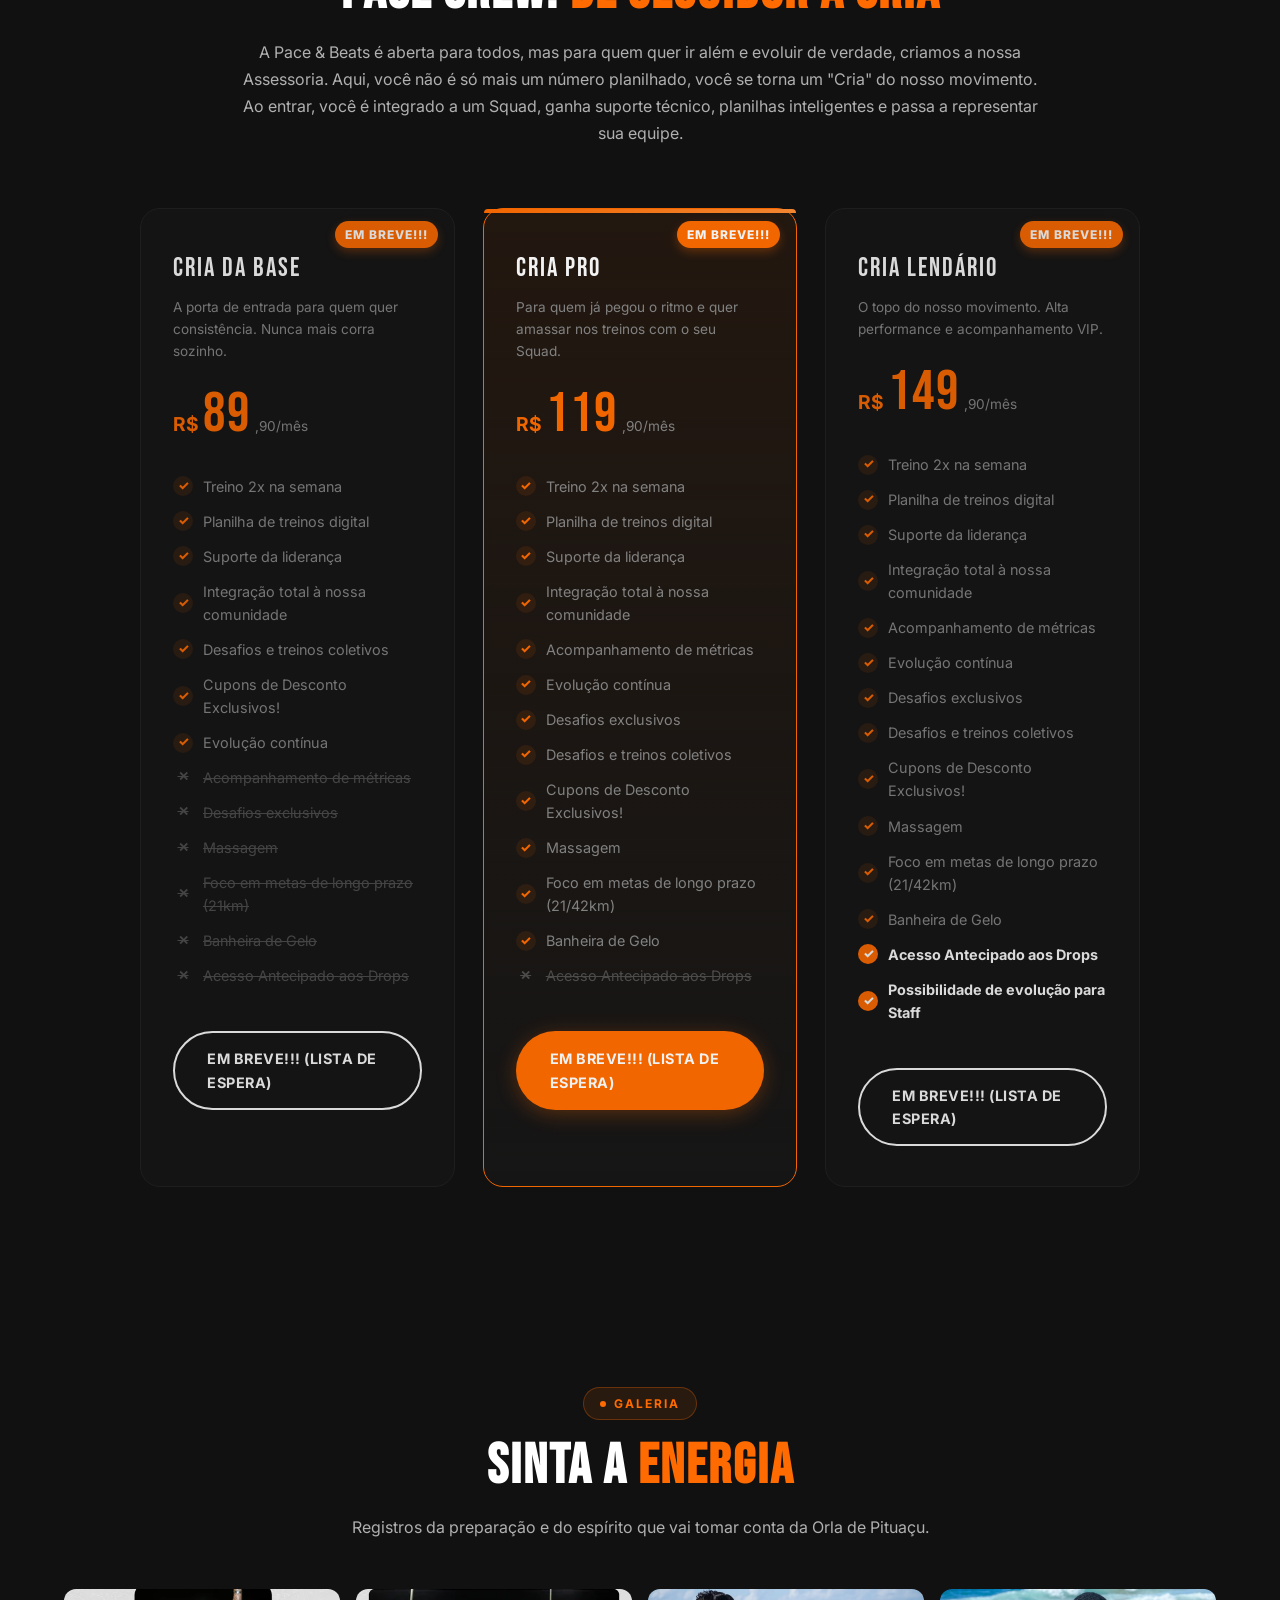
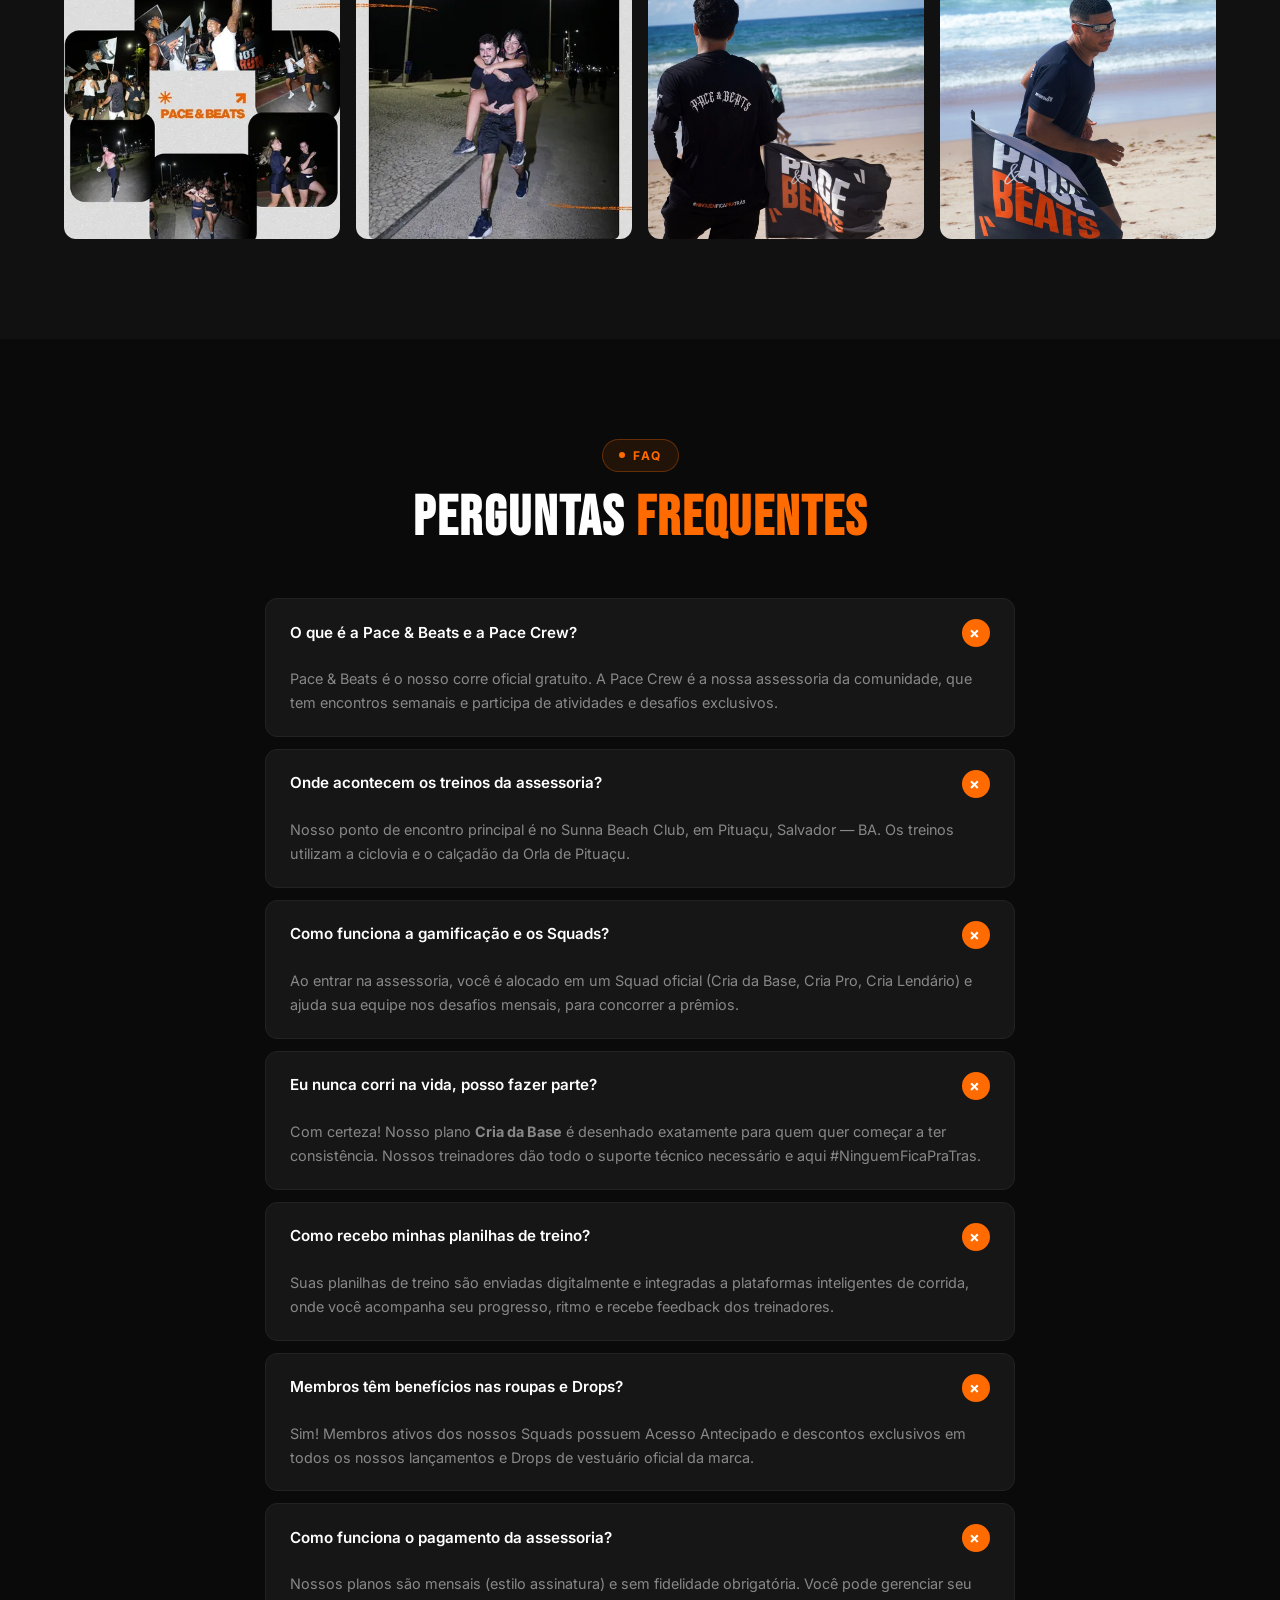
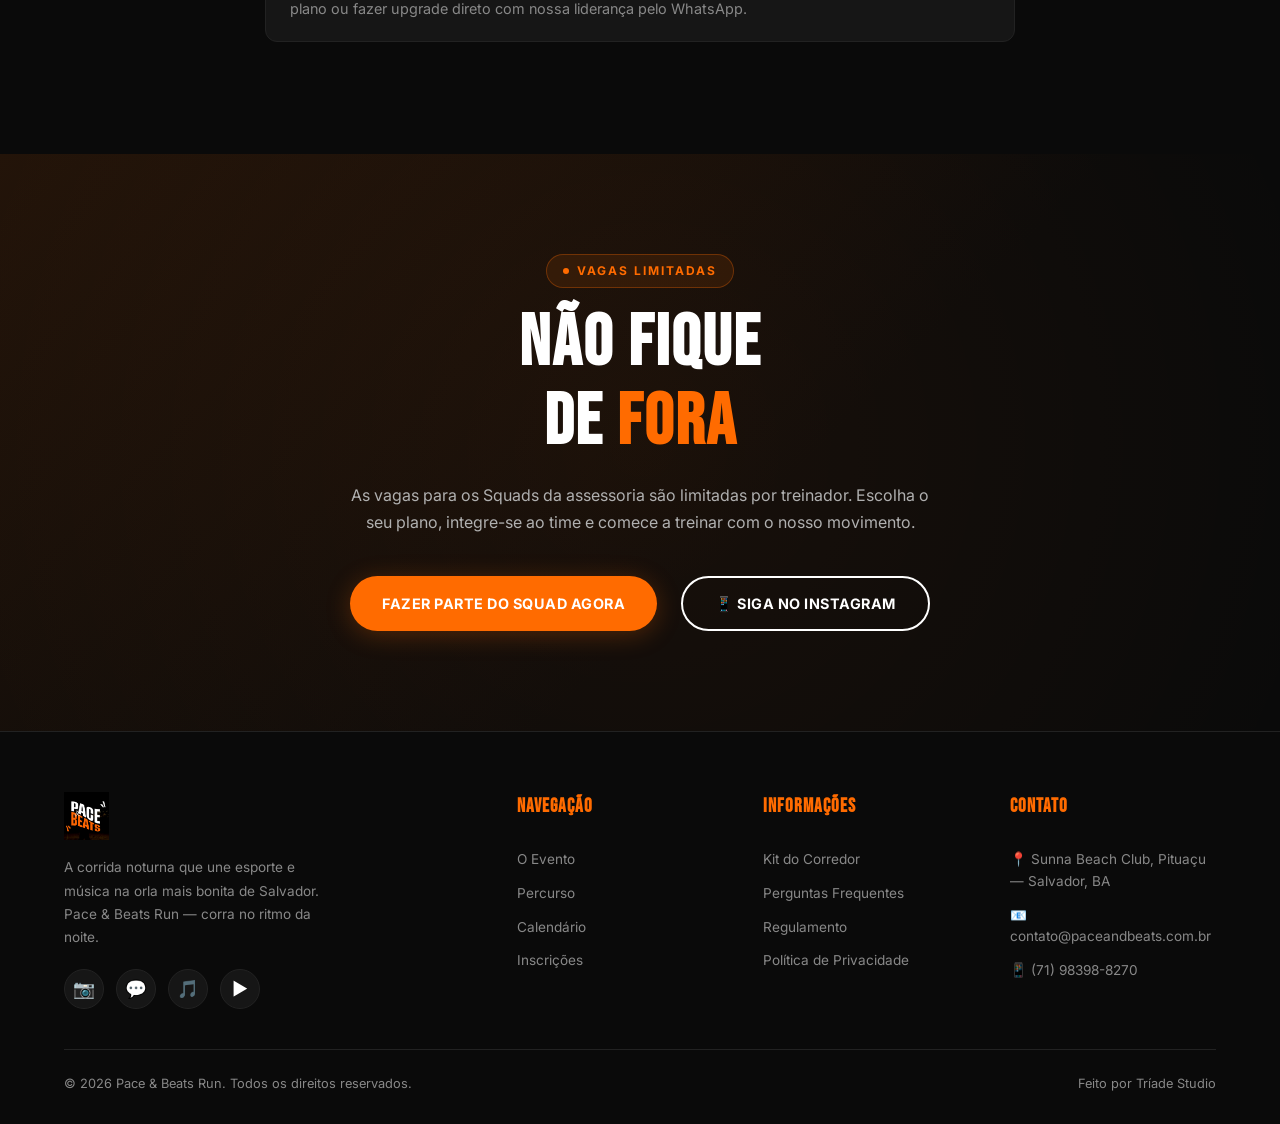
==== commit 7da4b93a: "Implement Polaroid Line Carousel with hanging pegs, physics swing and official gallery on drops sect" ====
--- a/index.html
+++ b/index.html
@@ -151,9 +151,31 @@
           </div>
         </div>
         
-        <!-- Coluna do Poster (Direita) -->
-        <div class="kit-poster-col reveal" style="position: relative; border-radius: 20px; overflow: hidden; border: 1px solid var(--black-border); box-shadow: 0 20px 50px rgba(0,0,0,0.6); max-width: 420px; margin: 0 auto; width: 100%;">
-          <img src="Manto-preto-branco.webp" alt="Manto Pace & Beats Poster" style="width: 100%; height: auto; display: block;" loading="lazy">
+        <!-- Coluna do Varal Polaroid (Direita) -->
+        <div class="kit-poster-col reveal polaroid-line-container">
+          <div class="pl-root" id="polaroidLine" role="region" aria-label="Varal de fotos do Manto Oficial" tabindex="0">
+            <svg class="pl-string" aria-hidden="true">
+              <path id="plStringPath" fill="none" stroke="#d4792c" stroke-width="2" stroke-linecap="round" />
+            </svg>
+            <div class="pl-cards-layer" id="plCardsLayer"></div>
+            <div class="pl-bar">
+              <div class="pl-cap">
+                <span class="pl-title" id="plTitle"></span>
+                <span class="pl-sub" id="plSub"></span>
+              </div>
+              <span class="pl-count" id="plCount"><b>01</b> / 05</span>
+              <button type="button" class="pl-btn" id="plPrevBtn" aria-label="Foto anterior">
+                <svg width="16" height="16" viewBox="0 0 16 16" fill="none" aria-hidden="true">
+                  <path d="M10 3 5 8l5 5" stroke="currentColor" stroke-width="1.8" stroke-linecap="round" stroke-linejoin="round"/>
+                </svg>
+              </button>
+              <button type="button" class="pl-btn" id="plNextBtn" aria-label="Próxima foto">
+                <svg width="16" height="16" viewBox="0 0 16 16" fill="none" aria-hidden="true">
+                  <path d="M6 3l5 5-5 5" stroke="currentColor" stroke-width="1.8" stroke-linecap="round" stroke-linejoin="round"/>
+                </svg>
+              </button>
+            </div>
+          </div>
         </div>
         
       </div>
@@ -1096,6 +1118,293 @@
         openLeadModal('GeralSquad', 'Escolha seu Squad');
       }, 300);
     }
+
+    // ══════════════════════════════════════════════
+    // POLAROID LINE CAROUSEL (FÍSICA DO VARAL COM PREGADOR)
+    // ══════════════════════════════════════════════
+    (function initPolaroidCarousel() {
+      const root = document.getElementById('polaroidLine');
+      const layer = document.getElementById('plCardsLayer');
+      const stringPath = document.getElementById('plStringPath');
+      const prevBtn = document.getElementById('plPrevBtn');
+      const nextBtn = document.getElementById('plNextBtn');
+      const titleEl = document.getElementById('plTitle');
+      const subEl = document.getElementById('plSub');
+      const countEl = document.getElementById('plCount');
+
+      if (!root || !layer || !stringPath) return;
+
+      const slides = [
+        {
+          image: "Manto-preto-branco.webp",
+          title: "Manto Preto & Branco",
+          caption: "Costas com detalhe refletivo e tipografia oficial",
+          tag: "DROP 01"
+        },
+        {
+          image: "manto-costa.webp",
+          title: "Design Traseiro",
+          caption: "Tecido Dry-Fit respirável para treinos intensos",
+          tag: "CREW"
+        },
+        {
+          image: "manto-praia-tosta2.webp",
+          title: "Orla de Pituaçu",
+          caption: "Estilo na corrida de rua e nos treinos na praia",
+          tag: "LIFESTYLE"
+        },
+        {
+          image: "manto-tosta-bandeira.webp",
+          title: "Espírito da Crew",
+          caption: "União, percurso e energia da Pace & Beats",
+          tag: "CORRIDA"
+        },
+        {
+          image: "manto-amigo-tosta.webp",
+          title: "Comunidade",
+          caption: "Ninguém fica pra trás: conexão em cada km",
+          tag: "CONEXÃO"
+        }
+      ];
+
+      const n = slides.length;
+      let active = 0;
+      let dragging = false;
+      let w = 480;
+      let h = 420;
+      let cw = 230;
+      let sag = 38;
+      let swingGain = 1;
+      let spacing = cw * 1.06;
+
+      const sim = {
+        off: 0,
+        vel: 0,
+        target: 0,
+        a: new Array(n).fill(0),
+        w: new Array(n).fill(0)
+      };
+
+      let drag = null;
+      let lastTouch = performance.now();
+      const cardEls = [];
+
+      // Monta os cards HTML
+      slides.forEach((s, i) => {
+        const card = document.createElement('div');
+        card.className = 'pl-card';
+        card.setAttribute('data-i', i);
+        card.setAttribute('data-on', i === 0 ? '1' : '0');
+        card.innerHTML = `
+          <div class="pl-print">
+            <div class="pl-shot">
+              <img src="${s.image}" alt="${s.title}" draggable="false" loading="lazy">
+            </div>
+            <div class="pl-note">
+              <span>${s.title}</span>
+              <span class="pl-note-tag">${s.tag}</span>
+            </div>
+          </div>
+          <div class="pl-peg"></div>
+        `;
+        layer.appendChild(card);
+        cardEls.push(card);
+      });
+
+      function clamp(v, a, b) {
+        return Math.min(b, Math.max(a, v));
+      }
+
+      function springStep(x, v, target, dt, k = 70) {
+        const c = 2 * Math.sqrt(k);
+        const nv = v + (k * (target - x) - c * v) * dt;
+        return [x + nv * dt, nv];
+      }
+
+      function swingStep(a, wAngle, lineVel, dt, gain) {
+        const nw = wAngle + (-38 * a - 4.2 * wAngle + lineVel * 0.0034 * gain) * dt;
+        return [clamp(a + nw * dt, -0.6, 0.6), nw];
+      }
+
+      function stringY(x, width, y0, sagVal) {
+        const t = clamp(x / width, 0, 1);
+        return y0 + 4 * sagVal * t * (1 - t);
+      }
+
+      function nearestAt(off, sp, count) {
+        return clamp(Math.round(off / sp), 0, Math.max(0, count - 1));
+      }
+
+      function updateSizes() {
+        const r = root.getBoundingClientRect();
+        w = r.width || 480;
+        h = r.height || 420;
+        cw = Math.round(Math.max(160, Math.min(240, w * 0.46, h * 0.52)));
+        root.style.setProperty('--pl-cw', cw + 'px');
+        spacing = cw * 1.08;
+        sag = Math.round(Math.min(42, Math.max(26, h * 0.09)));
+        sim.target = active * spacing;
+        sim.off = active * spacing;
+      }
+
+      window.addEventListener('resize', updateSizes);
+      updateSizes();
+
+      function updateActiveUI(idx) {
+        active = idx;
+        const cur = slides[idx] || slides[0];
+        if (titleEl) titleEl.innerText = cur.title;
+        if (subEl) subEl.innerText = cur.caption;
+        if (countEl) countEl.innerHTML = `<b>${String(idx + 1).padStart(2, '0')}</b> / ${String(n).padStart(2, '0')}`;
+
+        cardEls.forEach((c, i) => {
+          c.setAttribute('data-on', i === idx ? '1' : '0');
+        });
+      }
+
+      updateActiveUI(0);
+
+      function goTo(i) {
+        const targetIdx = clamp(i, 0, n - 1);
+        sim.target = targetIdx * spacing;
+      }
+
+      function stepDir(dir) {
+        lastTouch = performance.now();
+        const next = clamp(active + dir, 0, n - 1);
+        goTo(next);
+      }
+
+      if (prevBtn) prevBtn.addEventListener('click', () => stepDir(-1));
+      if (nextBtn) nextBtn.addEventListener('click', () => stepDir(1));
+
+      // Pointer / Drag logic
+      root.addEventListener('pointerdown', (e) => {
+        if (e.target.closest('.pl-bar') || e.target.closest('.pl-btn')) return;
+        lastTouch = performance.now();
+        drag = {
+          x: e.clientX,
+          off: sim.off,
+          lx: e.clientX,
+          lt: e.timeStamp,
+          v: 0,
+          moved: false,
+          pointerId: e.pointerId
+        };
+      });
+
+      window.addEventListener('pointermove', (e) => {
+        if (!drag) return;
+        const dx = e.clientX - drag.x;
+        if (!drag.moved && Math.abs(dx) > 6) {
+          drag.moved = true;
+          dragging = true;
+          root.setAttribute('data-drag', '1');
+          try { root.setPointerCapture(drag.pointerId); } catch (_) {}
+        }
+        if (!drag.moved) return;
+
+        const dt = Math.max(1, e.timeStamp - drag.lt);
+        drag.v = 0.7 * ((e.clientX - drag.lx) / dt) + 0.3 * drag.v;
+        drag.lx = e.clientX;
+        drag.lt = e.timeStamp;
+
+        const max = (n - 1) * spacing;
+        let nextOff = drag.off - dx;
+        if (nextOff < 0) nextOff *= 0.35;
+        if (nextOff > max) nextOff = max + (nextOff - max) * 0.35;
+        sim.off = nextOff;
+      });
+
+      const endPointer = (e) => {
+        if (!drag) return;
+        const d = drag;
+        drag = null;
+        lastTouch = performance.now();
+        if (d.moved) {
+          dragging = false;
+          root.setAttribute('data-drag', '0');
+          sim.vel = -d.v * 1000;
+          goTo(nearestAt(sim.off - d.v * 180, spacing, n));
+          return;
+        }
+
+        const card = e.target.closest('[data-i]');
+        if (card) {
+          const idx = Number(card.getAttribute('data-i'));
+          if (!isNaN(idx)) goTo(idx);
+        }
+      };
+
+      window.addEventListener('pointerup', endPointer);
+      window.addEventListener('pointercancel', endPointer);
+
+      // Teclado
+      root.addEventListener('keydown', (e) => {
+        if (e.key === 'ArrowRight') { stepDir(1); e.preventDefault(); }
+        else if (e.key === 'ArrowLeft') { stepDir(-1); e.preventDefault(); }
+      });
+
+      // Autoplay suave (a cada 4.5 segundos se não houver interação)
+      setInterval(() => {
+        if (document.hidden || drag || performance.now() - lastTouch < 4500) return;
+        const next = active >= n - 1 ? 0 : active + 1;
+        goTo(next);
+      }, 4500);
+
+      // Loop de animação física (RAF)
+      let prevTime = performance.now();
+      function loop(now) {
+        const dt = Math.min(0.033, (now - prevTime) / 1000);
+        prevTime = now;
+
+        const y0 = Math.max(36, h * 0.16);
+        let lineVel = 0;
+
+        if (drag && drag.moved) {
+          lineVel = drag.v * 1000;
+        } else {
+          const before = sim.off;
+          const [nextOff, nextVel] = springStep(sim.off, sim.vel, sim.target, dt);
+          sim.off = nextOff;
+          sim.vel = nextVel;
+          lineVel = -(sim.off - before) / Math.max(dt, 1e-3);
+        }
+
+        const near = nearestAt(sim.off, spacing, n);
+
+        for (let i = 0; i < n; i++) {
+          const el = cardEls[i];
+          if (!el) continue;
+
+          const x = w / 2 + i * spacing - sim.off;
+          if (x < -cw * 1.5 || x > w + cw * 1.5) {
+            el.style.visibility = 'hidden';
+            continue;
+          }
+          el.style.visibility = 'visible';
+
+          let [a, av] = swingStep(sim.a[i] || 0, sim.w[i] || 0, lineVel, dt, swingGain);
+          a += Math.sin(now / 1400 + i * 1.7) * 0.0008 * swingGain;
+          sim.a[i] = a;
+          sim.w[i] = av;
+
+          const y = stringY(x, w, y0, sag) - 6;
+          el.style.transform = `translate(${(x - cw / 2).toFixed(1)}px, ${y.toFixed(1)}px) rotate(${a.toFixed(4)}rad)`;
+          el.style.zIndex = String(i === near ? n + 2 : n - Math.abs(i - near));
+        }
+
+        stringPath.setAttribute('d', `M0 ${y0} Q${w / 2} ${y0 + 2 * sag} ${w} ${y0}`);
+
+        if (near !== active) {
+          updateActiveUI(near);
+        }
+
+        requestAnimationFrame(loop);
+      }
+
+      requestAnimationFrame(loop);
+    })();
   </script>
 
   <!-- ═══════════ EXPERIENCE SHOWCASE MODAL ═══════════ -->
@@ -1202,7 +1511,6 @@
       </div>
     </div>
   </div>
-  </script>
 
 </body>
 </html>
--- a/style.css
+++ b/style.css
@@ -1388,3 +1388,247 @@
     gap: 30px;
   }
 }
+
+/* ── Polaroid Line Carousel (Varal com Pregador) ── */
+.polaroid-line-container {
+  width: 100%;
+  max-width: 520px;
+  margin: 0 auto;
+}
+
+.pl-root {
+  position: relative;
+  width: 100%;
+  height: 440px;
+  overflow: hidden;
+  background: radial-gradient(circle at 50% 30%, rgba(255, 107, 0, 0.08) 0%, rgba(10, 10, 10, 0.8) 70%);
+  border: 1px solid var(--black-border);
+  border-radius: 24px;
+  box-shadow: 0 20px 60px rgba(0, 0, 0, 0.7);
+  color: var(--white);
+  user-select: none;
+  -webkit-user-select: none;
+  touch-action: pan-y;
+  outline: none;
+  cursor: grab;
+}
+
+.pl-root[data-drag='1'] {
+  cursor: grabbing;
+}
+
+.pl-root:focus-visible {
+  box-shadow: inset 0 0 0 2px var(--orange);
+}
+
+.pl-string {
+  position: absolute;
+  left: 0;
+  top: 0;
+  width: 100%;
+  height: 100%;
+  pointer-events: none;
+  overflow: visible;
+  filter: drop-shadow(0 4px 6px rgba(0, 0, 0, 0.6));
+}
+
+.pl-cards-layer {
+  position: absolute;
+  inset: 0;
+  pointer-events: none;
+}
+
+.pl-card {
+  position: absolute;
+  left: 0;
+  top: 0;
+  width: var(--pl-cw, 230px);
+  transform-origin: 50% 0;
+  will-change: transform;
+  cursor: inherit;
+  pointer-events: auto;
+}
+
+.pl-print {
+  margin-top: 14px;
+  background: #181818;
+  border: 1px solid rgba(255, 255, 255, 0.12);
+  border-radius: 4px;
+  padding: 10px 10px 0;
+  box-shadow: 0 4px 12px rgba(0, 0, 0, 0.5), 0 24px 40px -12px rgba(0, 0, 0, 0.75);
+  transition: transform 0.45s cubic-bezier(0.2, 0.7, 0.2, 1), filter 0.45s ease, border-color 0.3s ease;
+}
+
+.pl-card[data-on='0'] .pl-print {
+  transform: scale(0.88);
+  filter: saturate(0.6) brightness(0.75);
+  border-color: rgba(255, 255, 255, 0.05);
+}
+
+.pl-card[data-on='1'] .pl-print {
+  border-color: rgba(255, 107, 0, 0.45);
+  box-shadow: 0 4px 15px rgba(255, 107, 0, 0.15), 0 25px 50px -10px rgba(0, 0, 0, 0.85);
+}
+
+.pl-shot {
+  position: relative;
+  aspect-ratio: 4 / 5;
+  overflow: hidden;
+  background: #0a0a0a;
+  border-radius: 2px;
+}
+
+.pl-shot img {
+  position: absolute;
+  inset: 0;
+  width: 100%;
+  height: 100%;
+  object-fit: cover;
+  display: block;
+  pointer-events: none;
+}
+
+.pl-note {
+  height: 40px;
+  display: flex;
+  align-items: center;
+  justify-content: space-between;
+  padding: 0 4px;
+  font-family: var(--font-body);
+  font-size: 0.8rem;
+  font-weight: 600;
+  color: var(--white-muted);
+  letter-spacing: 0.5px;
+  white-space: nowrap;
+  overflow: hidden;
+  text-overflow: ellipsis;
+}
+
+.pl-note .pl-note-tag {
+  color: var(--orange);
+  font-size: 0.7rem;
+  letter-spacing: 1px;
+  font-weight: 700;
+}
+
+.pl-peg {
+  position: absolute;
+  left: 50%;
+  top: 0;
+  width: 12px;
+  height: 28px;
+  margin-left: -6px;
+  border-radius: 2px;
+  background: linear-gradient(90deg, #d4792c, #ff9e42 45%, #b55d14);
+  box-shadow: 0 3px 6px rgba(0, 0, 0, 0.5);
+  z-index: 5;
+}
+
+.pl-peg::after {
+  content: '';
+  position: absolute;
+  left: 4px;
+  top: 9px;
+  width: 3px;
+  height: 8px;
+  background: rgba(30, 15, 5, 0.65);
+  border-radius: 1px;
+}
+
+.pl-bar {
+  position: absolute;
+  left: 20px;
+  right: 20px;
+  bottom: 16px;
+  display: flex;
+  align-items: center;
+  gap: 16px;
+  cursor: default;
+  z-index: 10;
+  background: rgba(12, 12, 12, 0.7);
+  backdrop-filter: blur(8px);
+  -webkit-backdrop-filter: blur(8px);
+  padding: 8px 16px;
+  border-radius: 50px;
+  border: 1px solid rgba(255, 255, 255, 0.08);
+}
+
+.pl-cap {
+  flex: 1;
+  min-width: 0;
+  overflow: hidden;
+  display: flex;
+  flex-direction: column;
+}
+
+.pl-title {
+  font-family: var(--font-display);
+  font-size: 0.95rem;
+  letter-spacing: 1px;
+  text-transform: uppercase;
+  color: var(--white);
+  white-space: nowrap;
+  overflow: hidden;
+  text-overflow: ellipsis;
+}
+
+.pl-sub {
+  font-size: 0.75rem;
+  color: var(--white-dim);
+  white-space: nowrap;
+  overflow: hidden;
+  text-overflow: ellipsis;
+}
+
+.pl-count {
+  font-family: monospace;
+  font-size: 0.8rem;
+  letter-spacing: 0.1em;
+  color: var(--white-dim);
+}
+
+.pl-count b {
+  color: var(--orange);
+  font-weight: 700;
+}
+
+.pl-btn {
+  appearance: none;
+  width: 32px;
+  height: 32px;
+  border-radius: 50%;
+  border: 1px solid rgba(255, 255, 255, 0.15);
+  background: rgba(255, 255, 255, 0.04);
+  color: var(--white);
+  display: grid;
+  place-items: center;
+  cursor: pointer;
+  transition: all 0.2s ease;
+  flex-shrink: 0;
+}
+
+.pl-btn:hover {
+  background: var(--orange);
+  border-color: var(--orange);
+  color: var(--white);
+  transform: scale(1.08);
+}
+
+.pl-btn:active {
+  transform: scale(0.94);
+}
+
+@media (max-width: 768px) {
+  .polaroid-line-container {
+    max-width: 100%;
+  }
+  .pl-root {
+    height: 390px;
+  }
+  .pl-bar {
+    left: 12px;
+    right: 12px;
+    bottom: 12px;
+    padding: 6px 12px;
+  }
+}
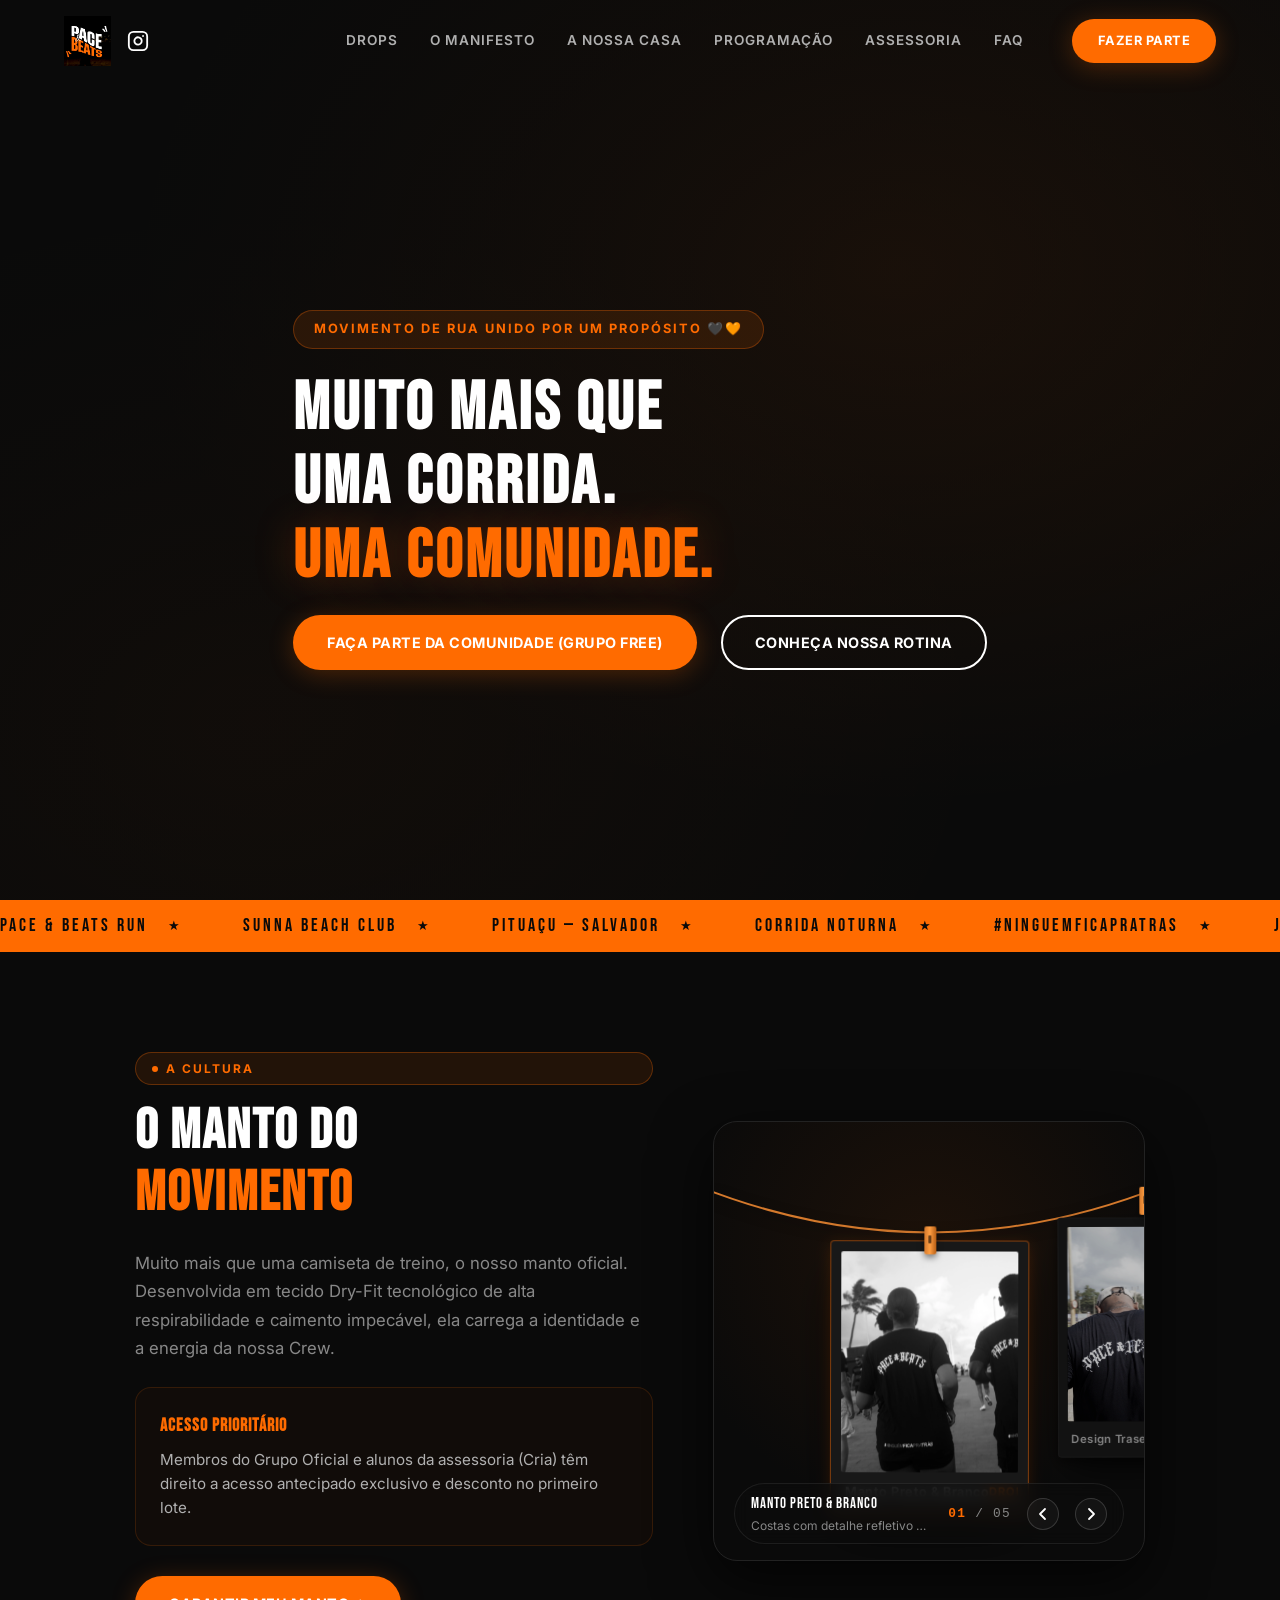
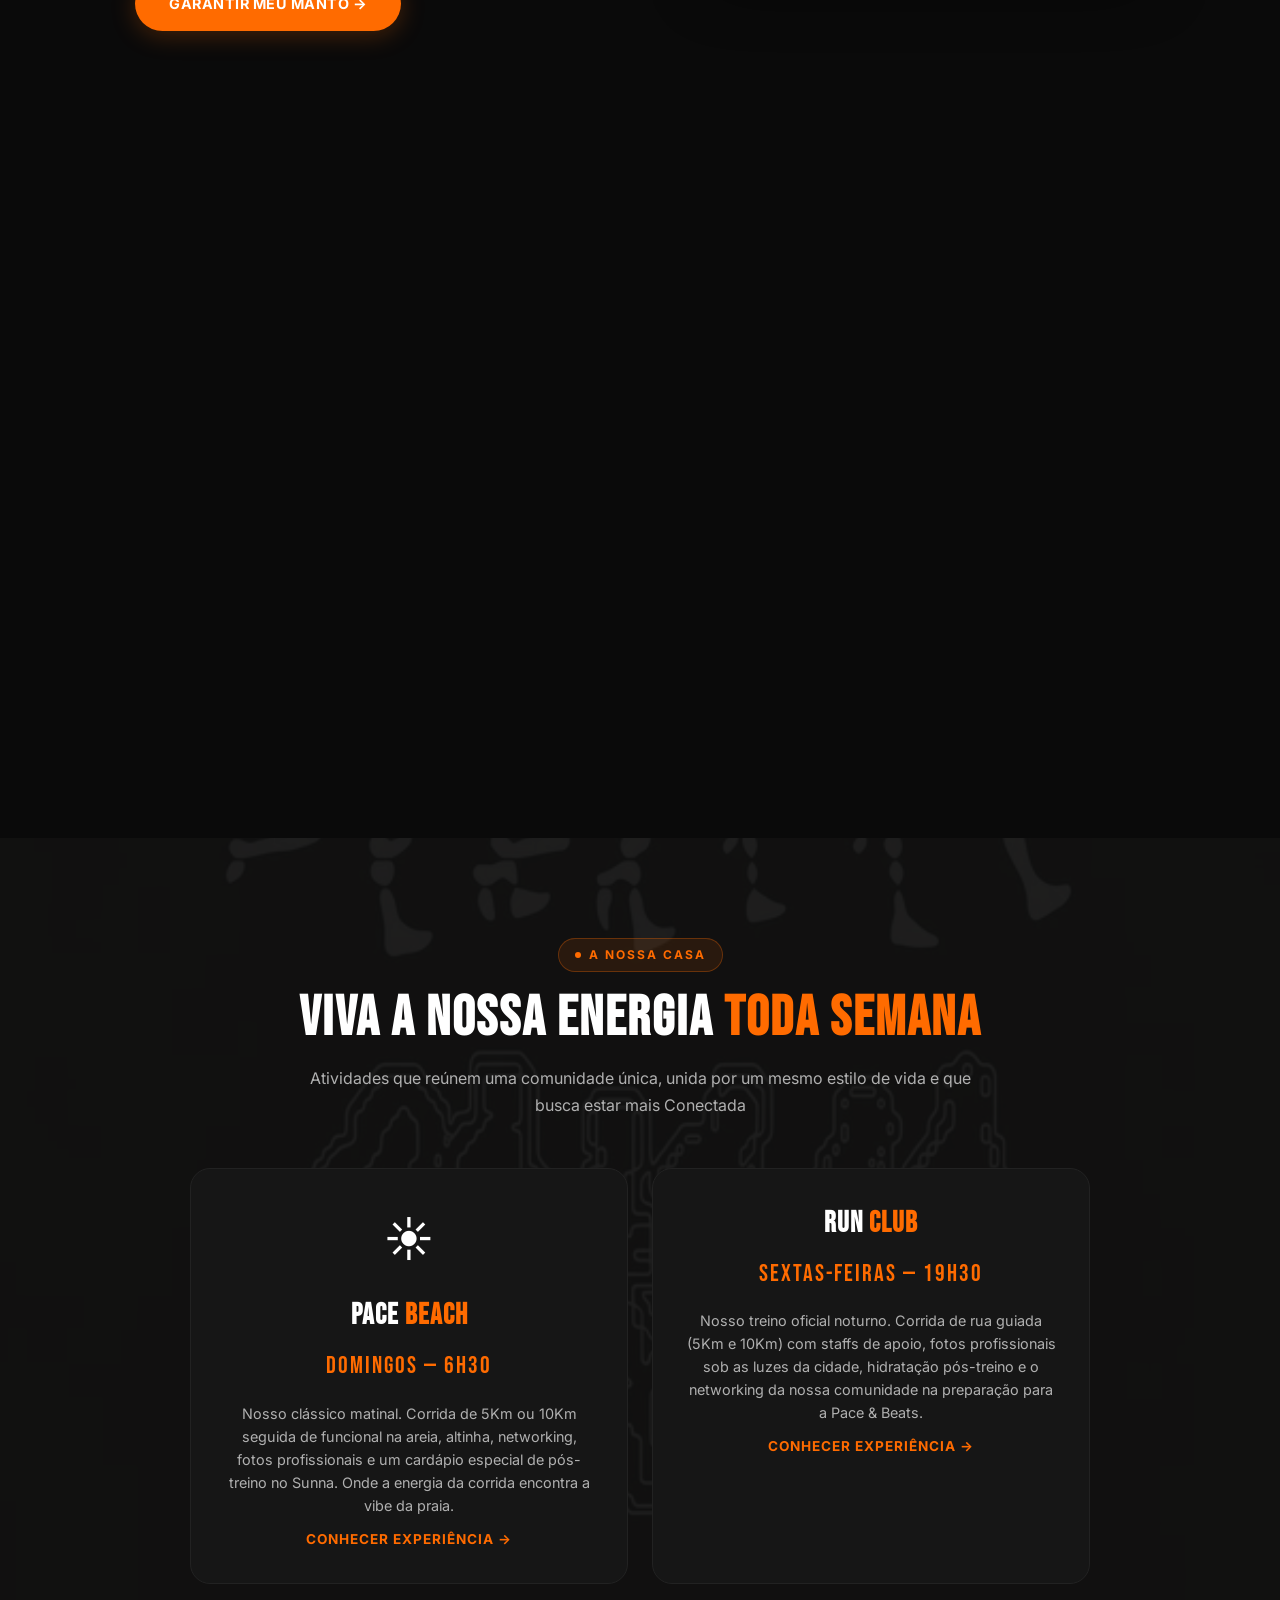
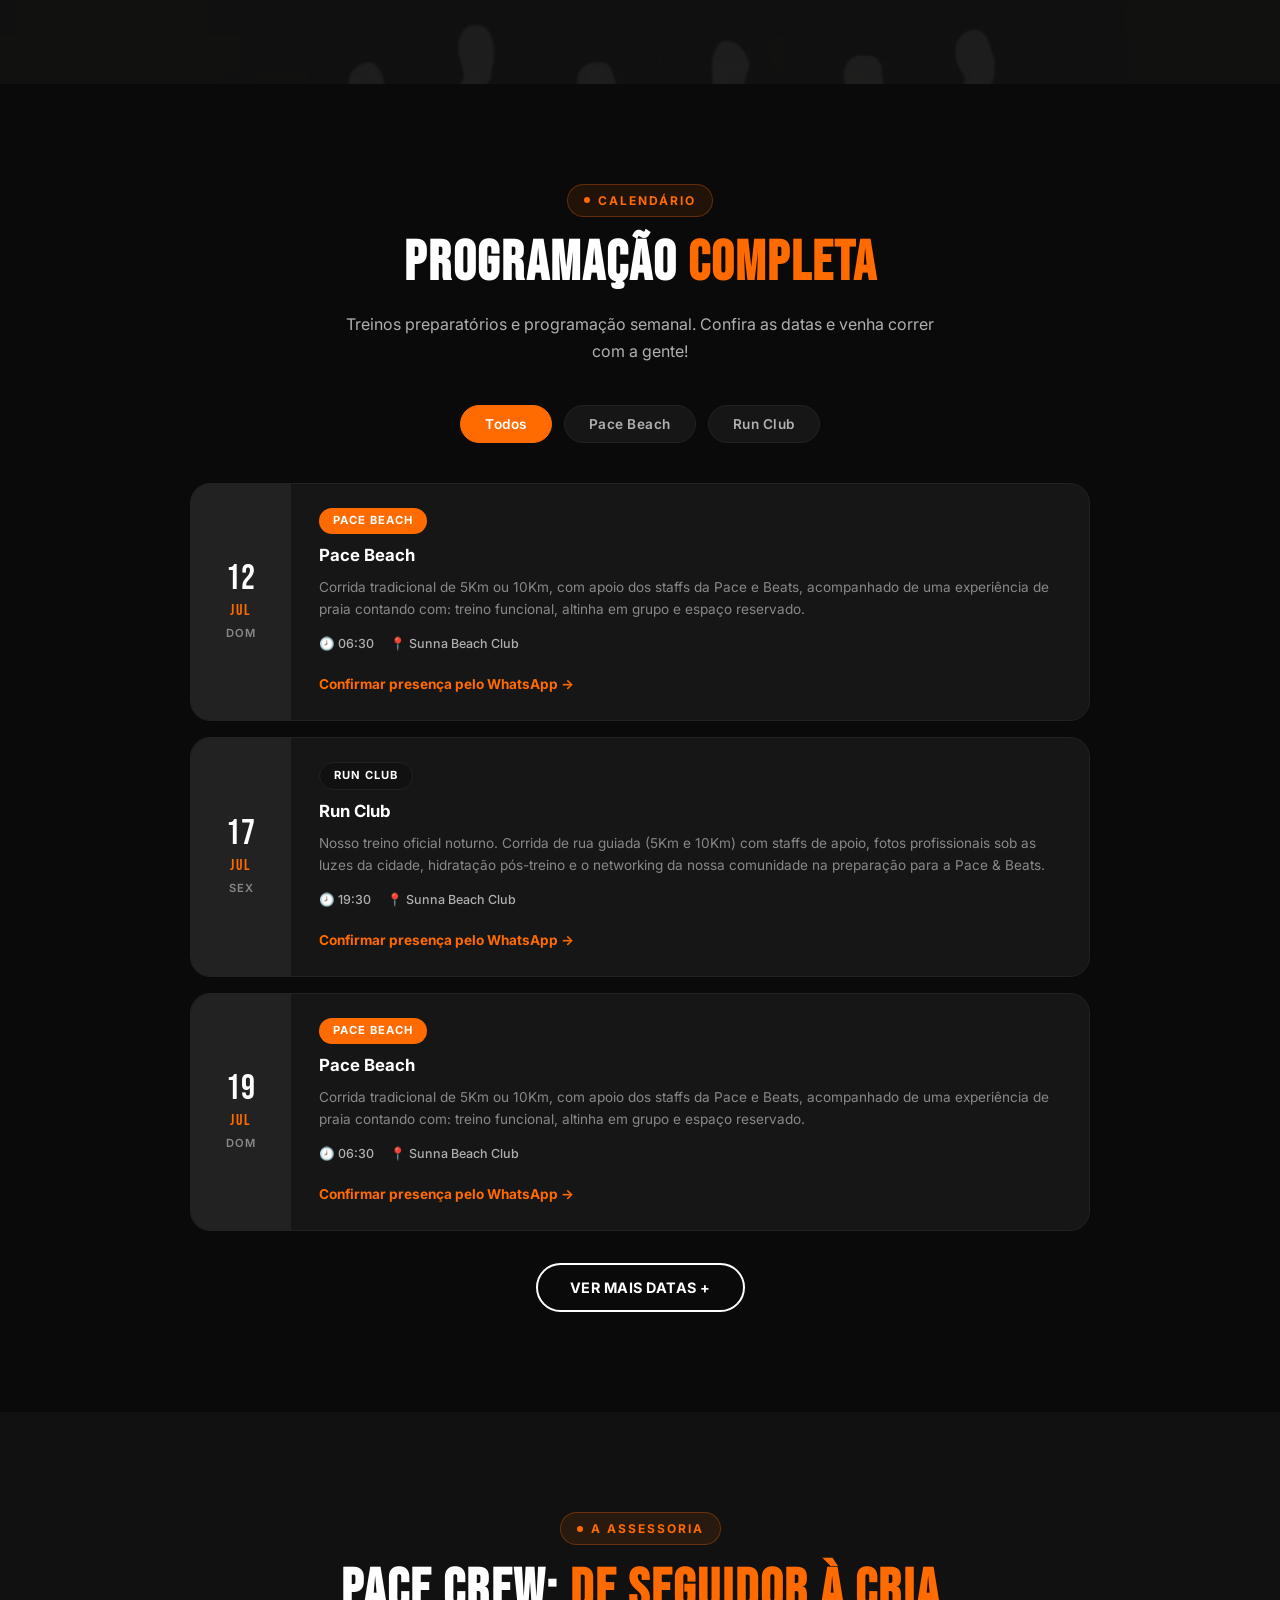
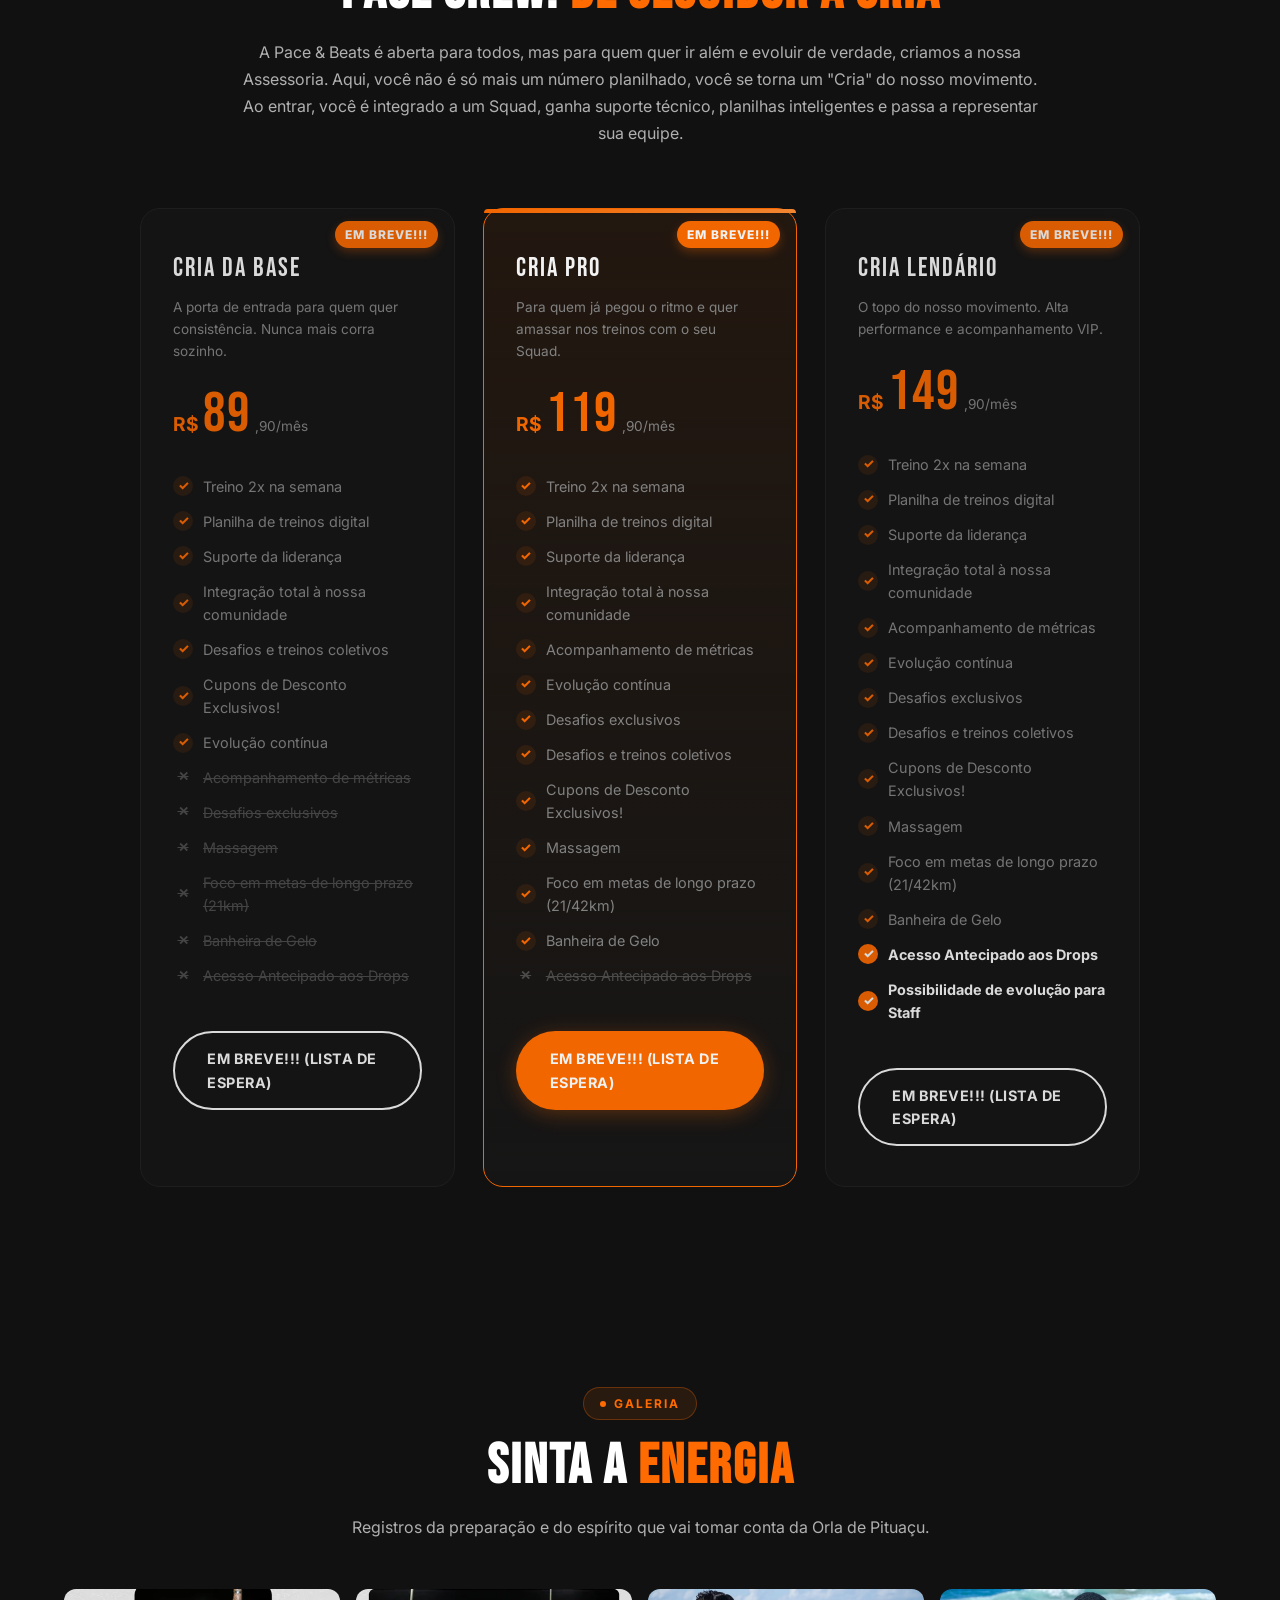
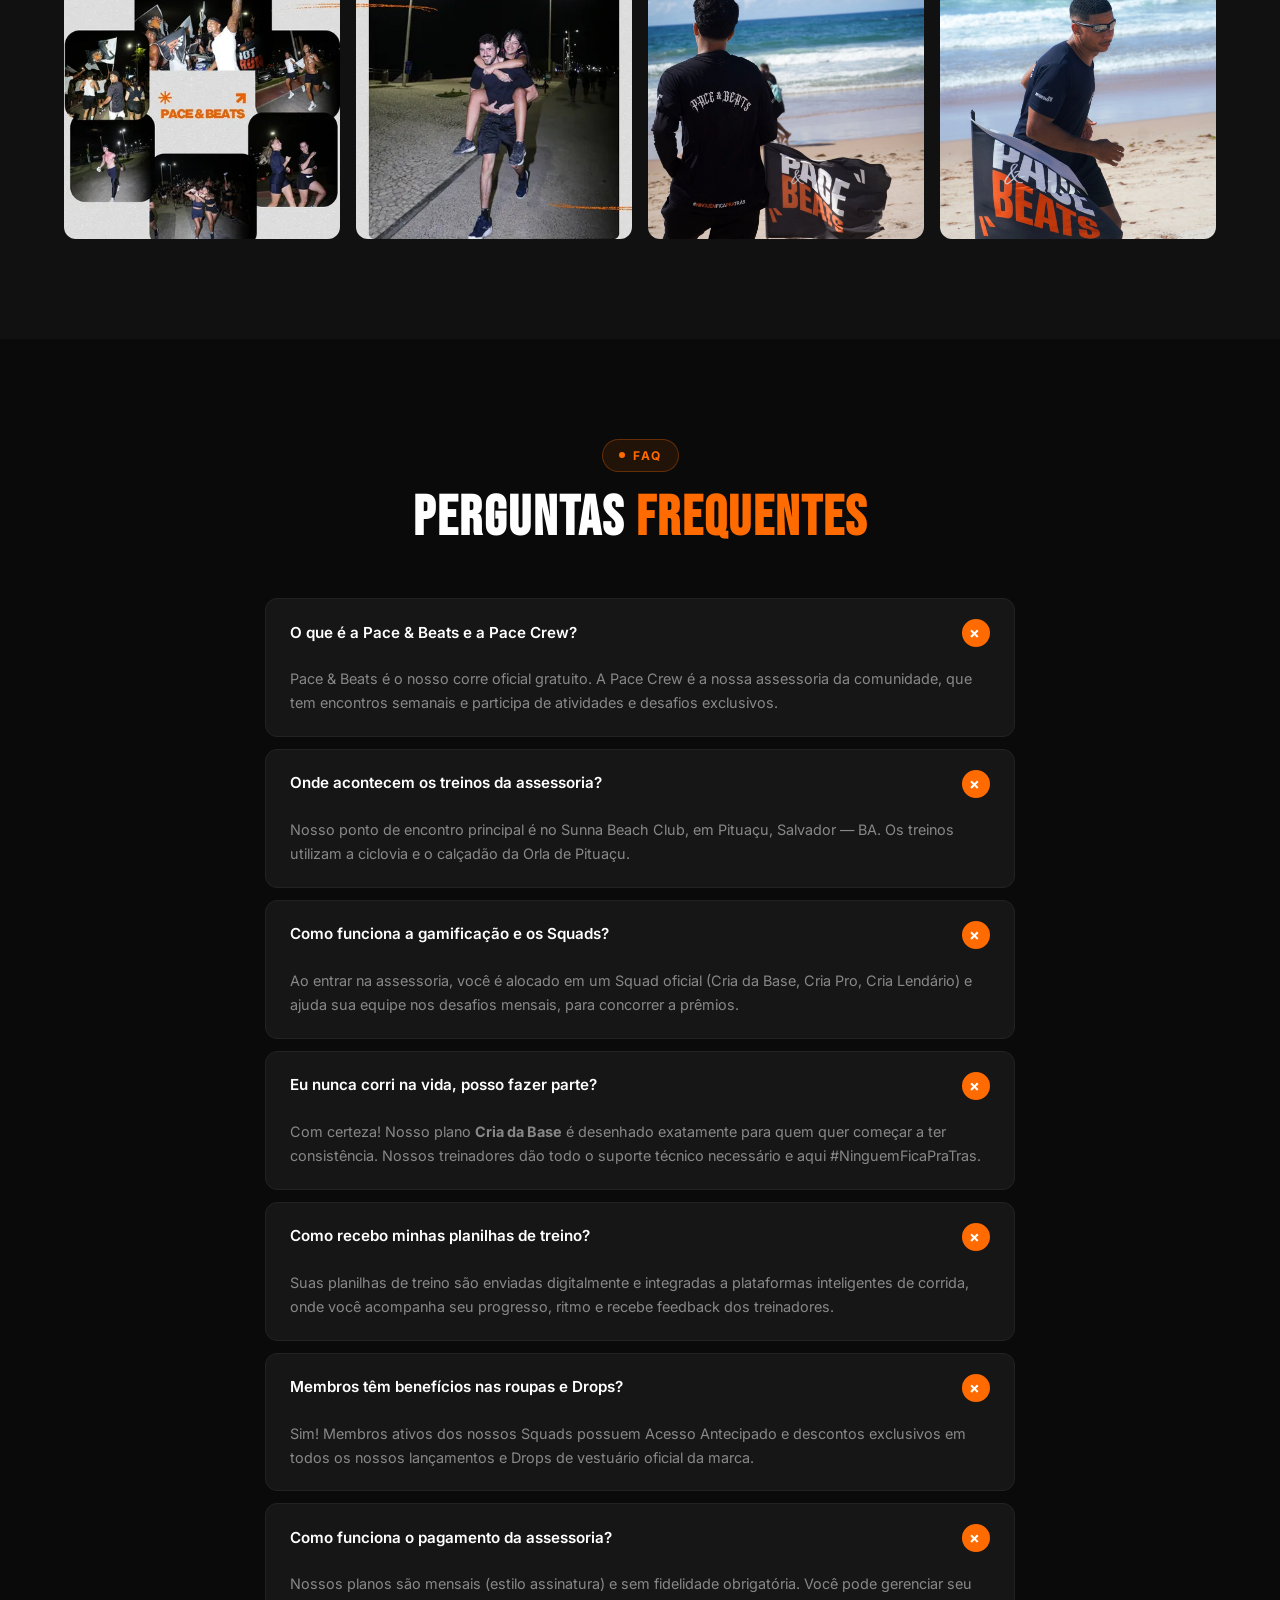
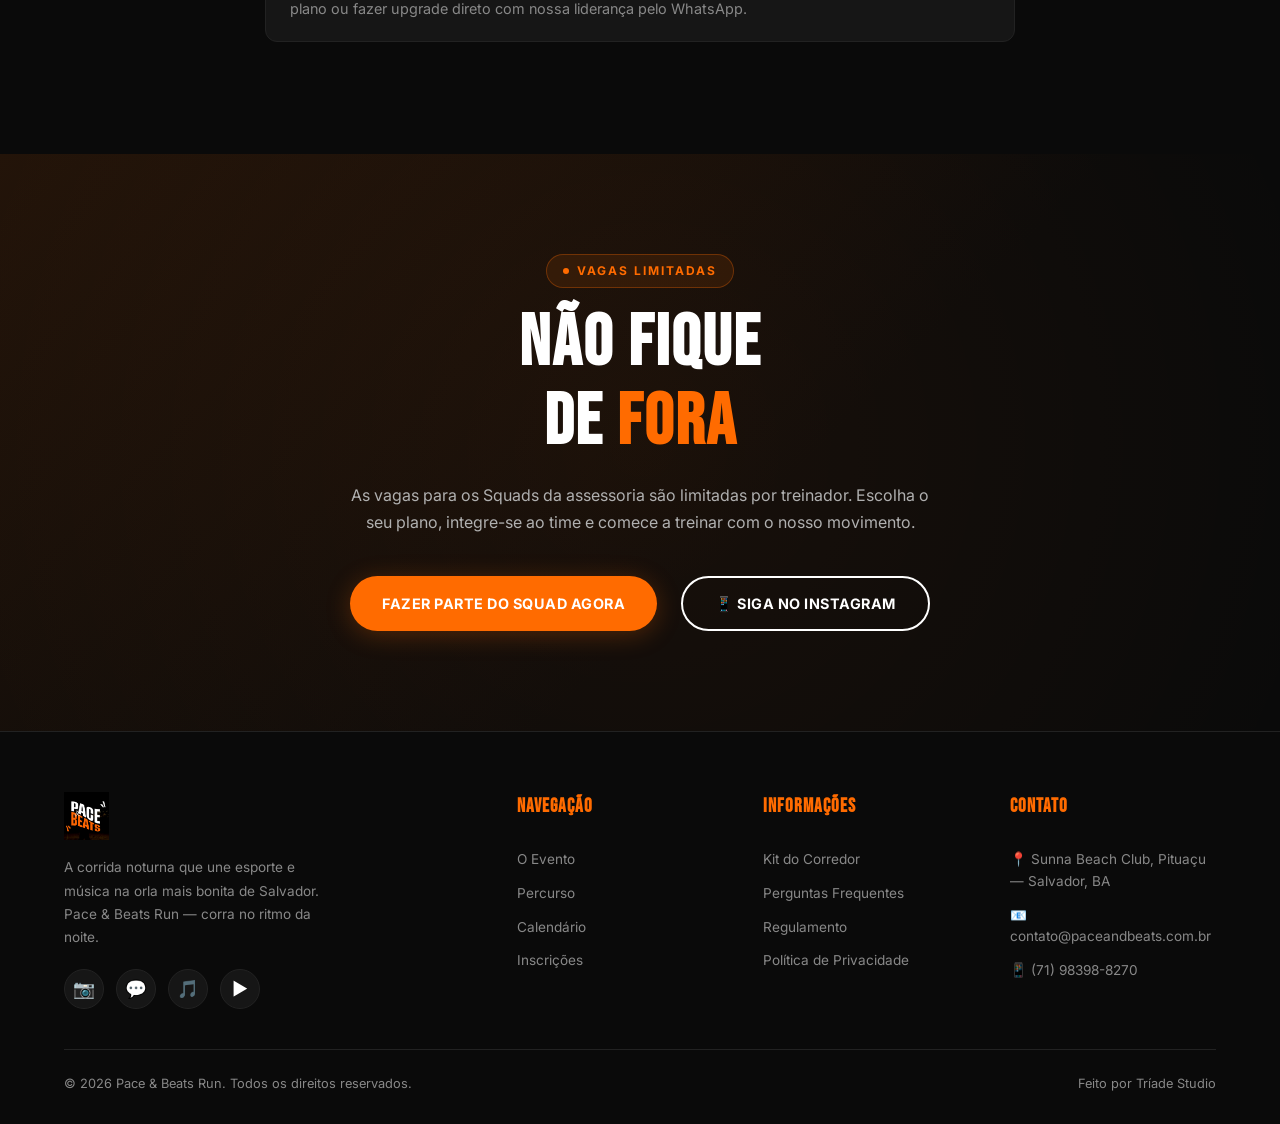
==== commit 4fb077e4: "Update Pace Beach experience modal gallery with 6 real training photos wearing official shirt" ====
--- a/index.html
+++ b/index.html
@@ -1455,12 +1455,12 @@
               </video>
             </div>
             <div style="display: grid; grid-template-columns: repeat(3, 1fr); gap: 12px;">
-              <div style="border-radius: 12px; overflow: hidden; aspect-ratio: 1; border: 1px solid var(--black-border);"><img src="galera-beach.webp" style="width: 100%; height: 100%; object-fit: cover;" loading="lazy"></div>
-              <div style="border-radius: 12px; overflow: hidden; aspect-ratio: 1; border: 1px solid var(--black-border);"><img src="casal-beach.webp" style="width: 100%; height: 100%; object-fit: cover;" loading="lazy"></div>
-              <div style="border-radius: 12px; overflow: hidden; aspect-ratio: 1; border: 1px solid var(--black-border);"><img src="juntos-beach.webp" style="width: 100%; height: 100%; object-fit: cover;" loading="lazy"></div>
-              <div style="border-radius: 12px; overflow: hidden; aspect-ratio: 1; border: 1px solid var(--black-border);"><img src="beach-treino.webp" style="width: 100%; height: 100%; object-fit: cover;" loading="lazy"></div>
-              <div style="border-radius: 12px; overflow: hidden; aspect-ratio: 1; border: 1px solid var(--black-border);"><img src="altinha.webp" style="width: 100%; height: 100%; object-fit: cover;" loading="lazy"></div>
-              <div style="border-radius: 12px; overflow: hidden; aspect-ratio: 1; border: 1px solid var(--black-border);"><img src="praia-altinha.webp" style="width: 100%; height: 100%; object-fit: cover;" loading="lazy"></div>
+              <div style="border-radius: 12px; overflow: hidden; aspect-ratio: 1; border: 1px solid var(--black-border);"><img src="treino1nu.webp" style="width: 100%; height: 100%; object-fit: cover;" loading="lazy" alt="Treino Pace & Beats"></div>
+              <div style="border-radius: 12px; overflow: hidden; aspect-ratio: 1; border: 1px solid var(--black-border);"><img src="jota-treino.webp" style="width: 100%; height: 100%; object-fit: cover;" loading="lazy" alt="Jota Treino"></div>
+              <div style="border-radius: 12px; overflow: hidden; aspect-ratio: 1; border: 1px solid var(--black-border);"><img src="jota-comando-treino.webp" style="width: 100%; height: 100%; object-fit: cover;" loading="lazy" alt="Comando do Treino"></div>
+              <div style="border-radius: 12px; overflow: hidden; aspect-ratio: 1; border: 1px solid var(--black-border);"><img src="aquecimento-manto-treiino.webp" style="width: 100%; height: 100%; object-fit: cover;" loading="lazy" alt="Aquecimento Manto"></div>
+              <div style="border-radius: 12px; overflow: hidden; aspect-ratio: 1; border: 1px solid var(--black-border);"><img src="treino-duo.webp" style="width: 100%; height: 100%; object-fit: cover;" loading="lazy" alt="Treino Duo"></div>
+              <div style="border-radius: 12px; overflow: hidden; aspect-ratio: 1; border: 1px solid var(--black-border);"><img src="manto-tosta-bandeira.webp" style="width: 100%; height: 100%; object-fit: cover;" loading="lazy" alt="Tosta Manto Bandeira"></div>
             </div>
           </div>
         </div>
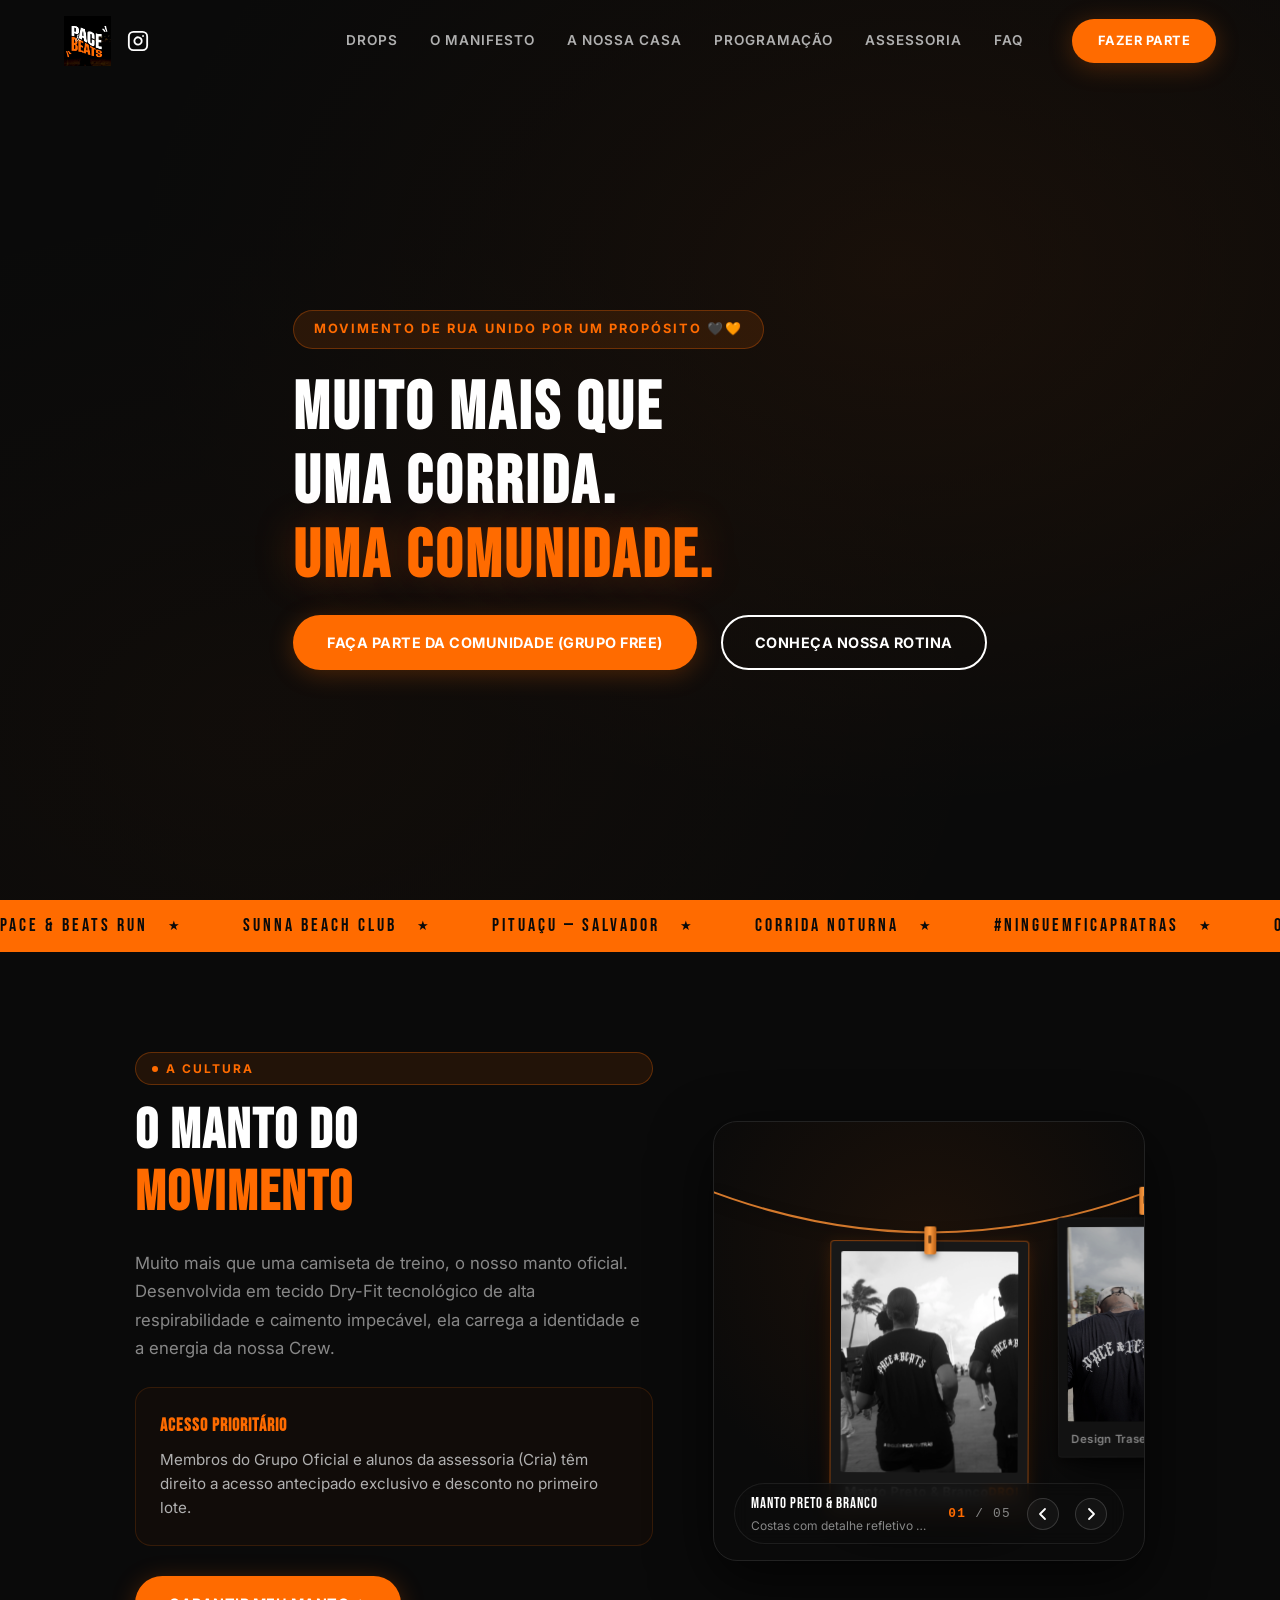
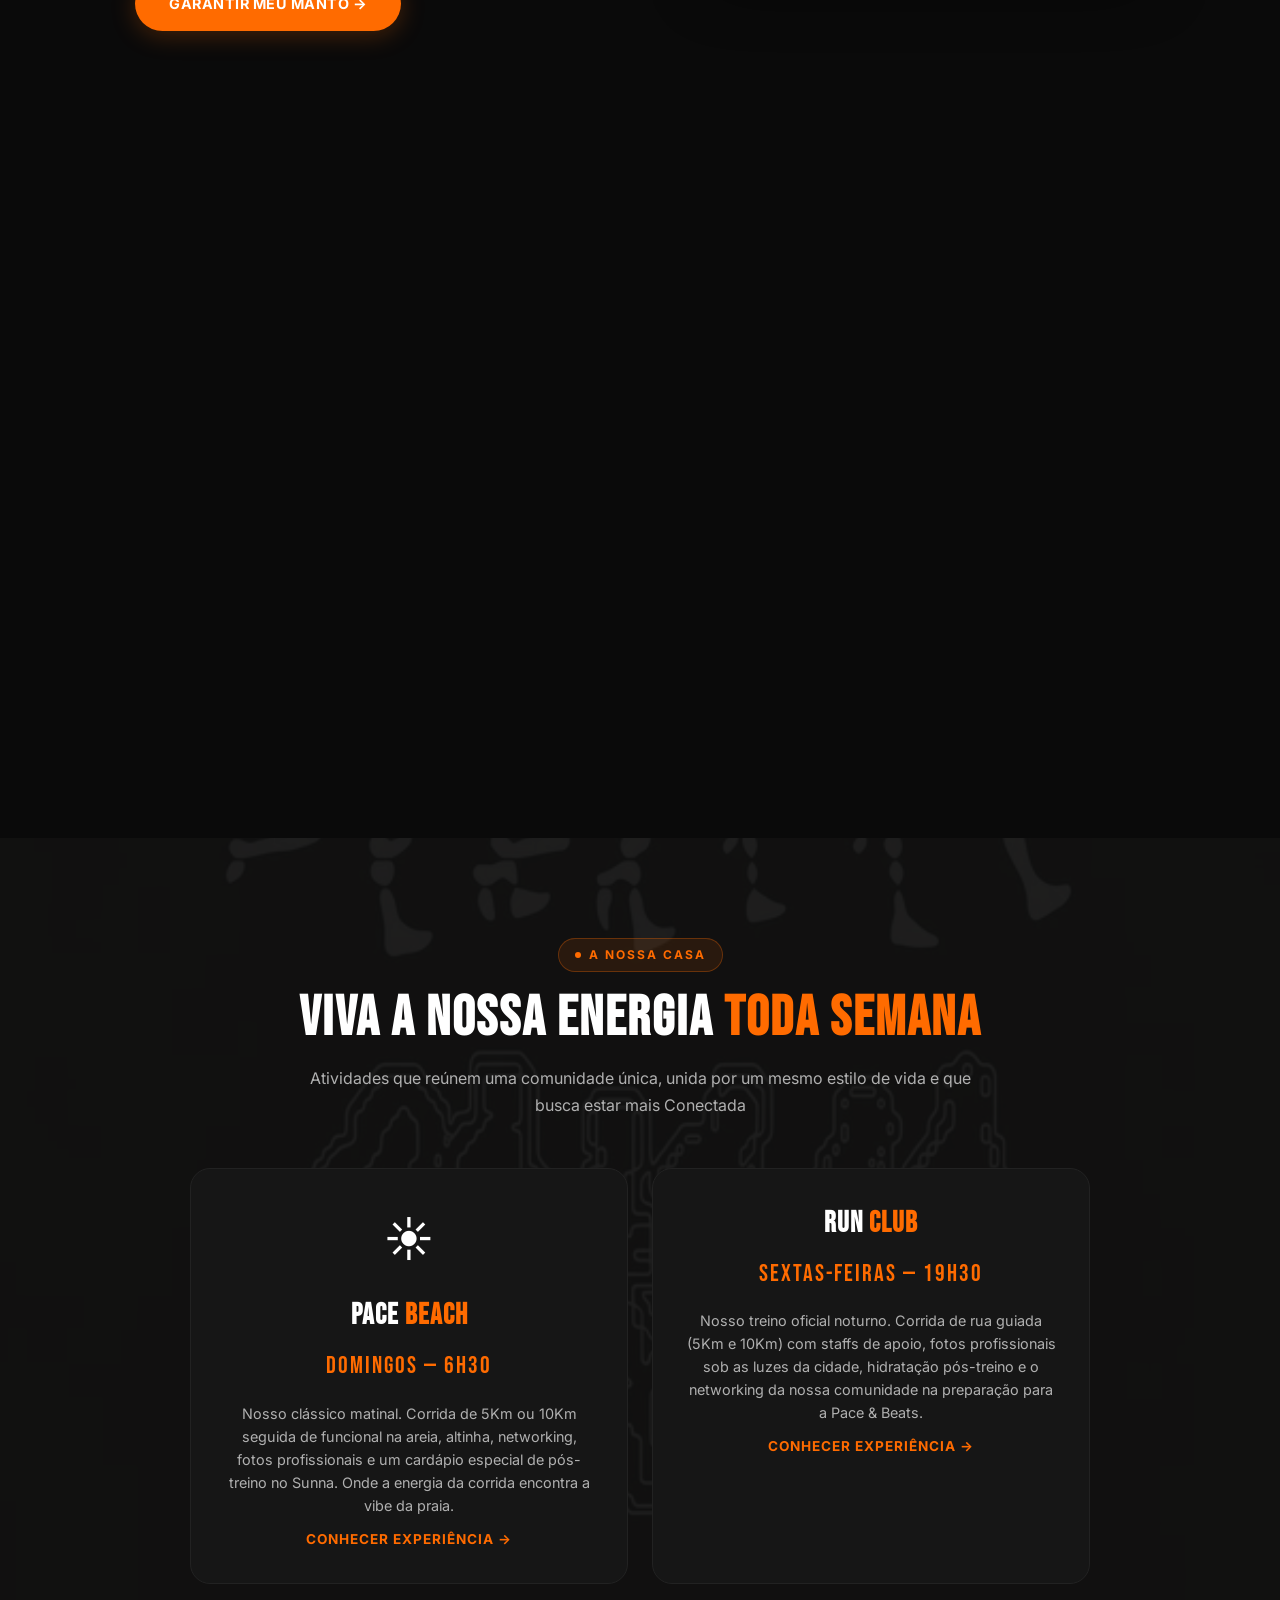
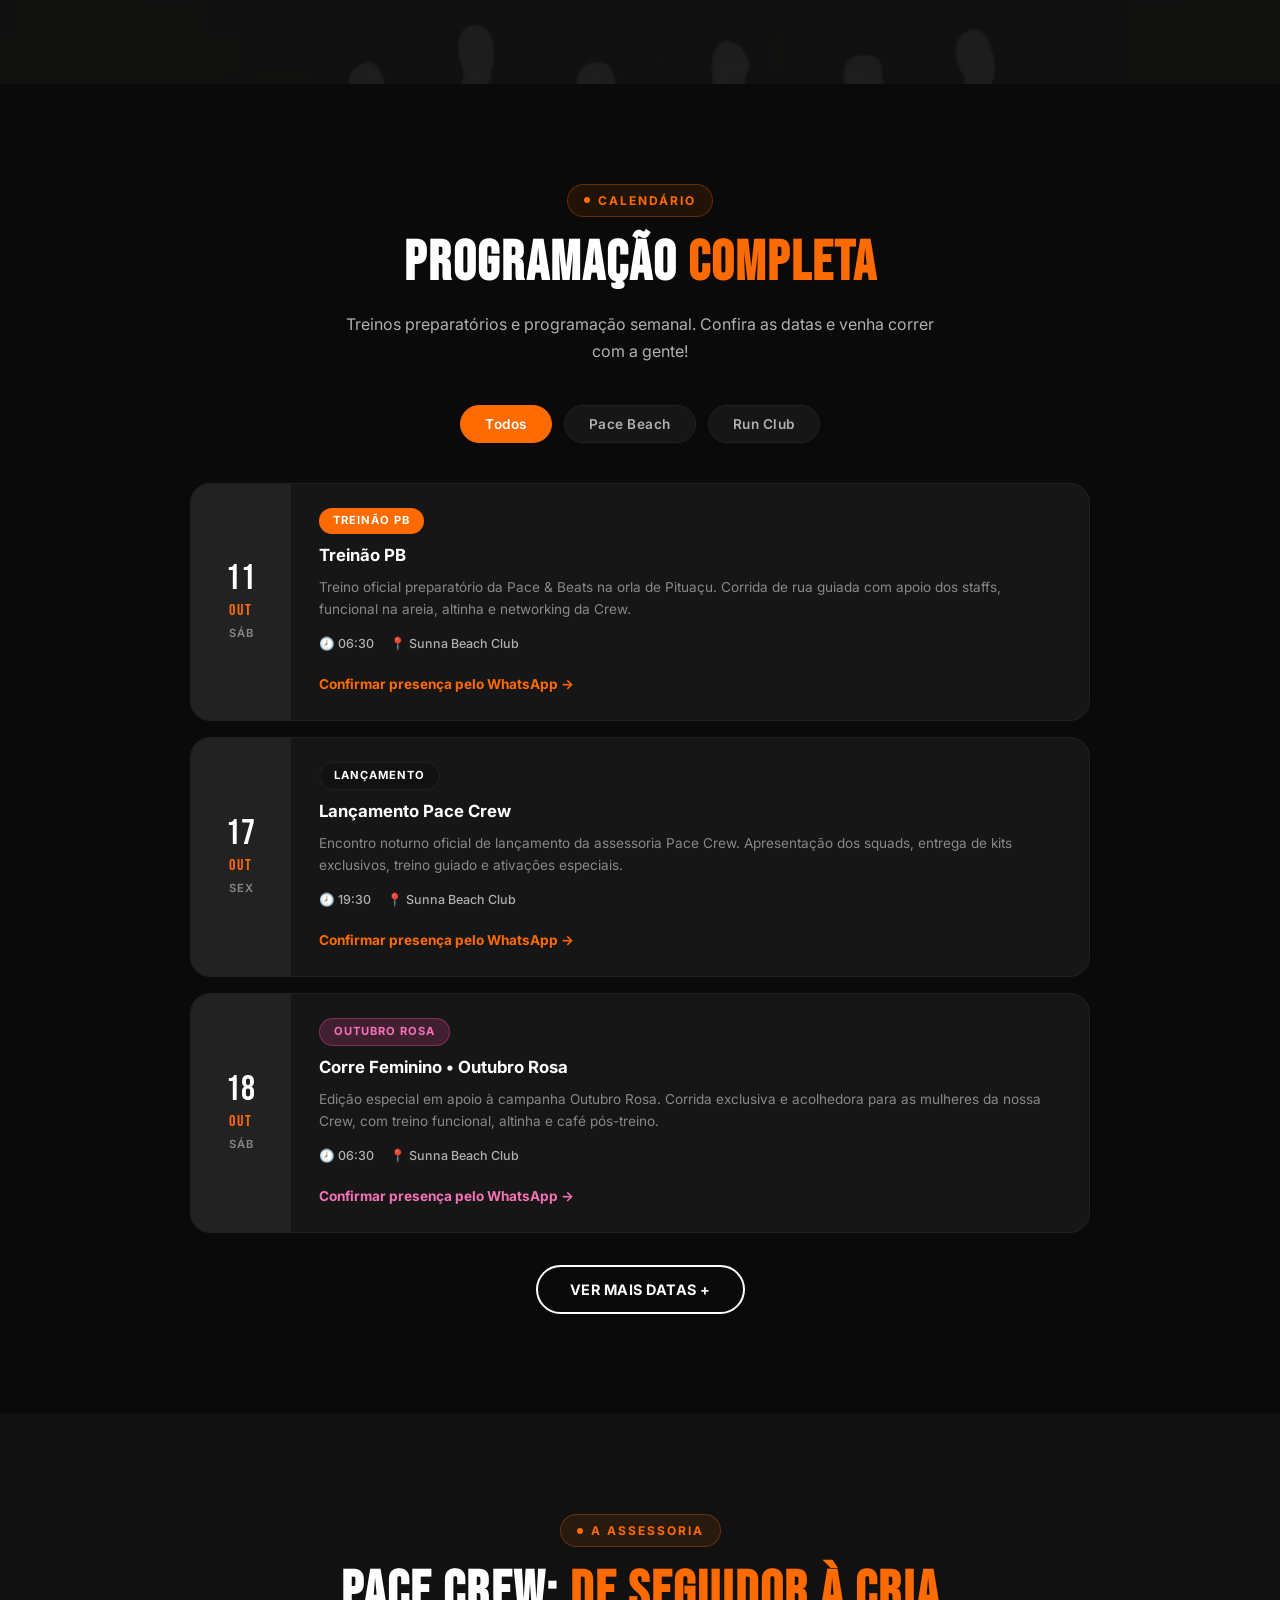
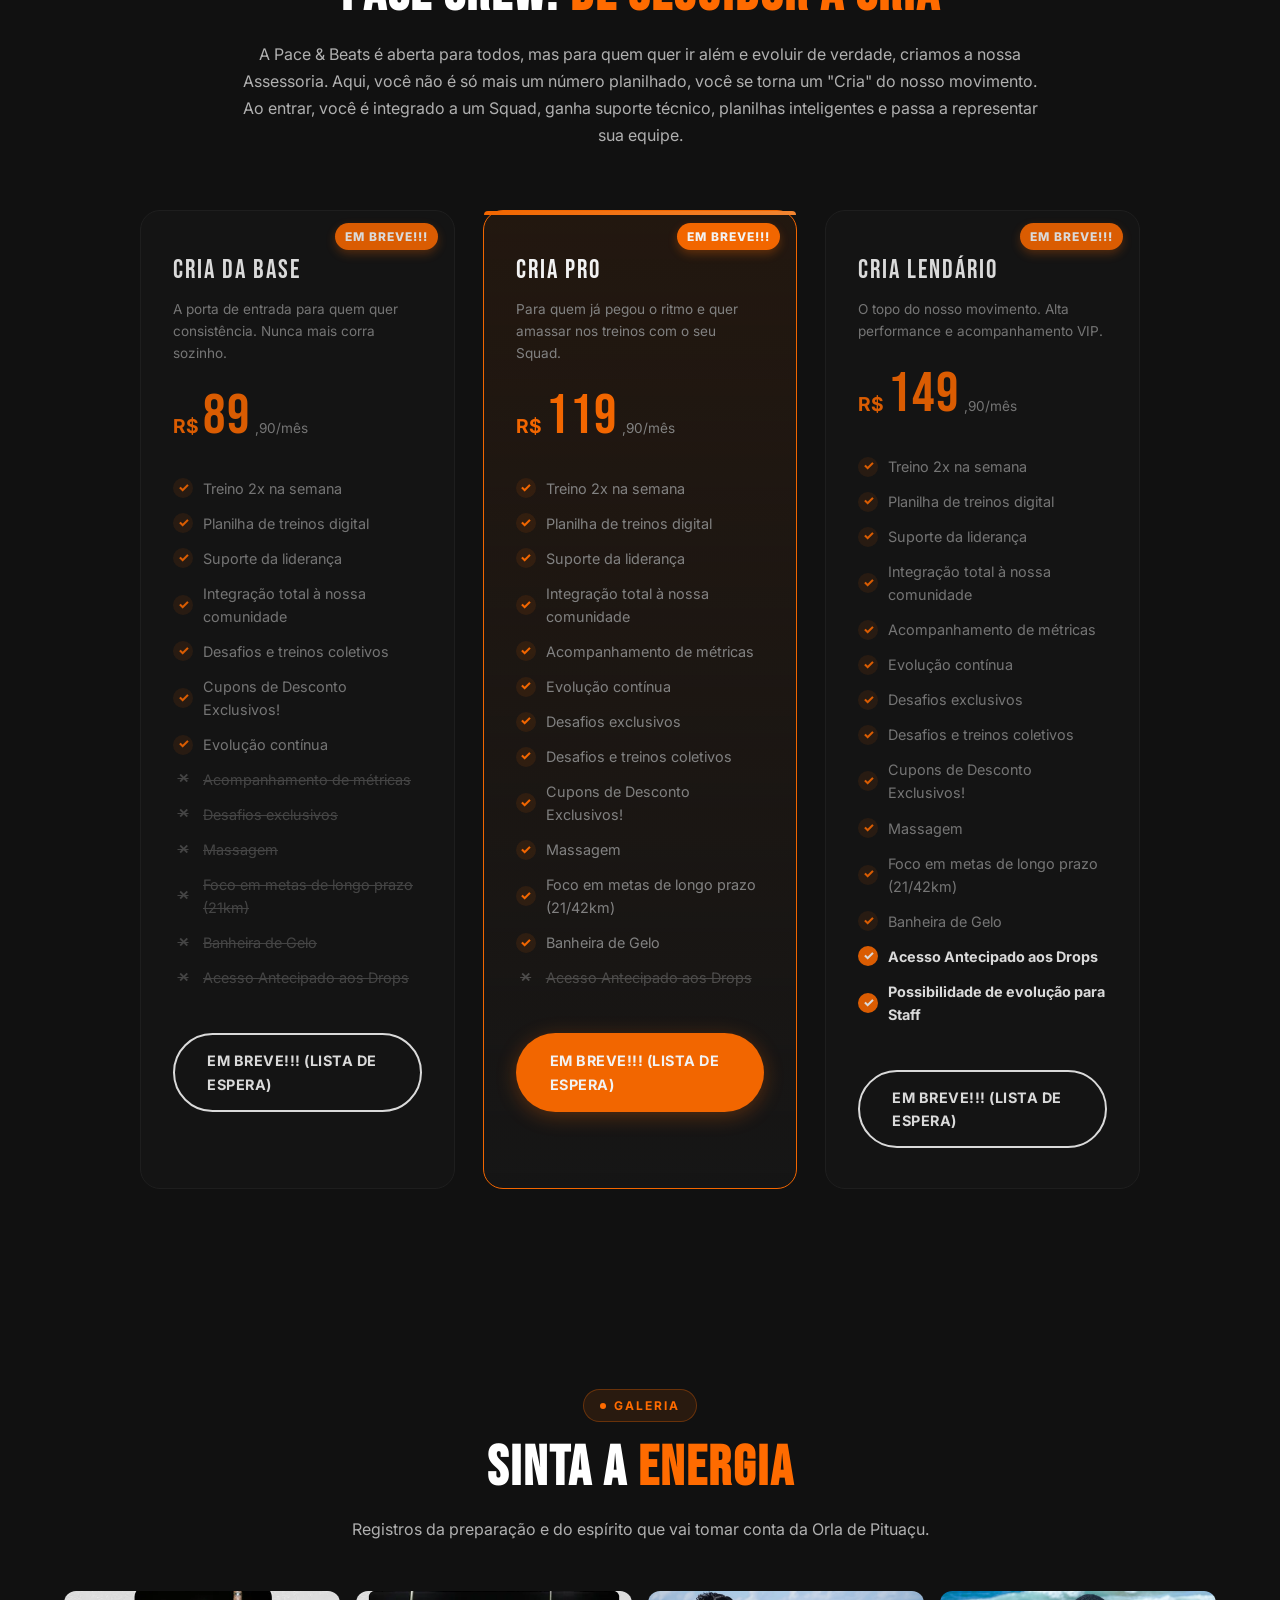
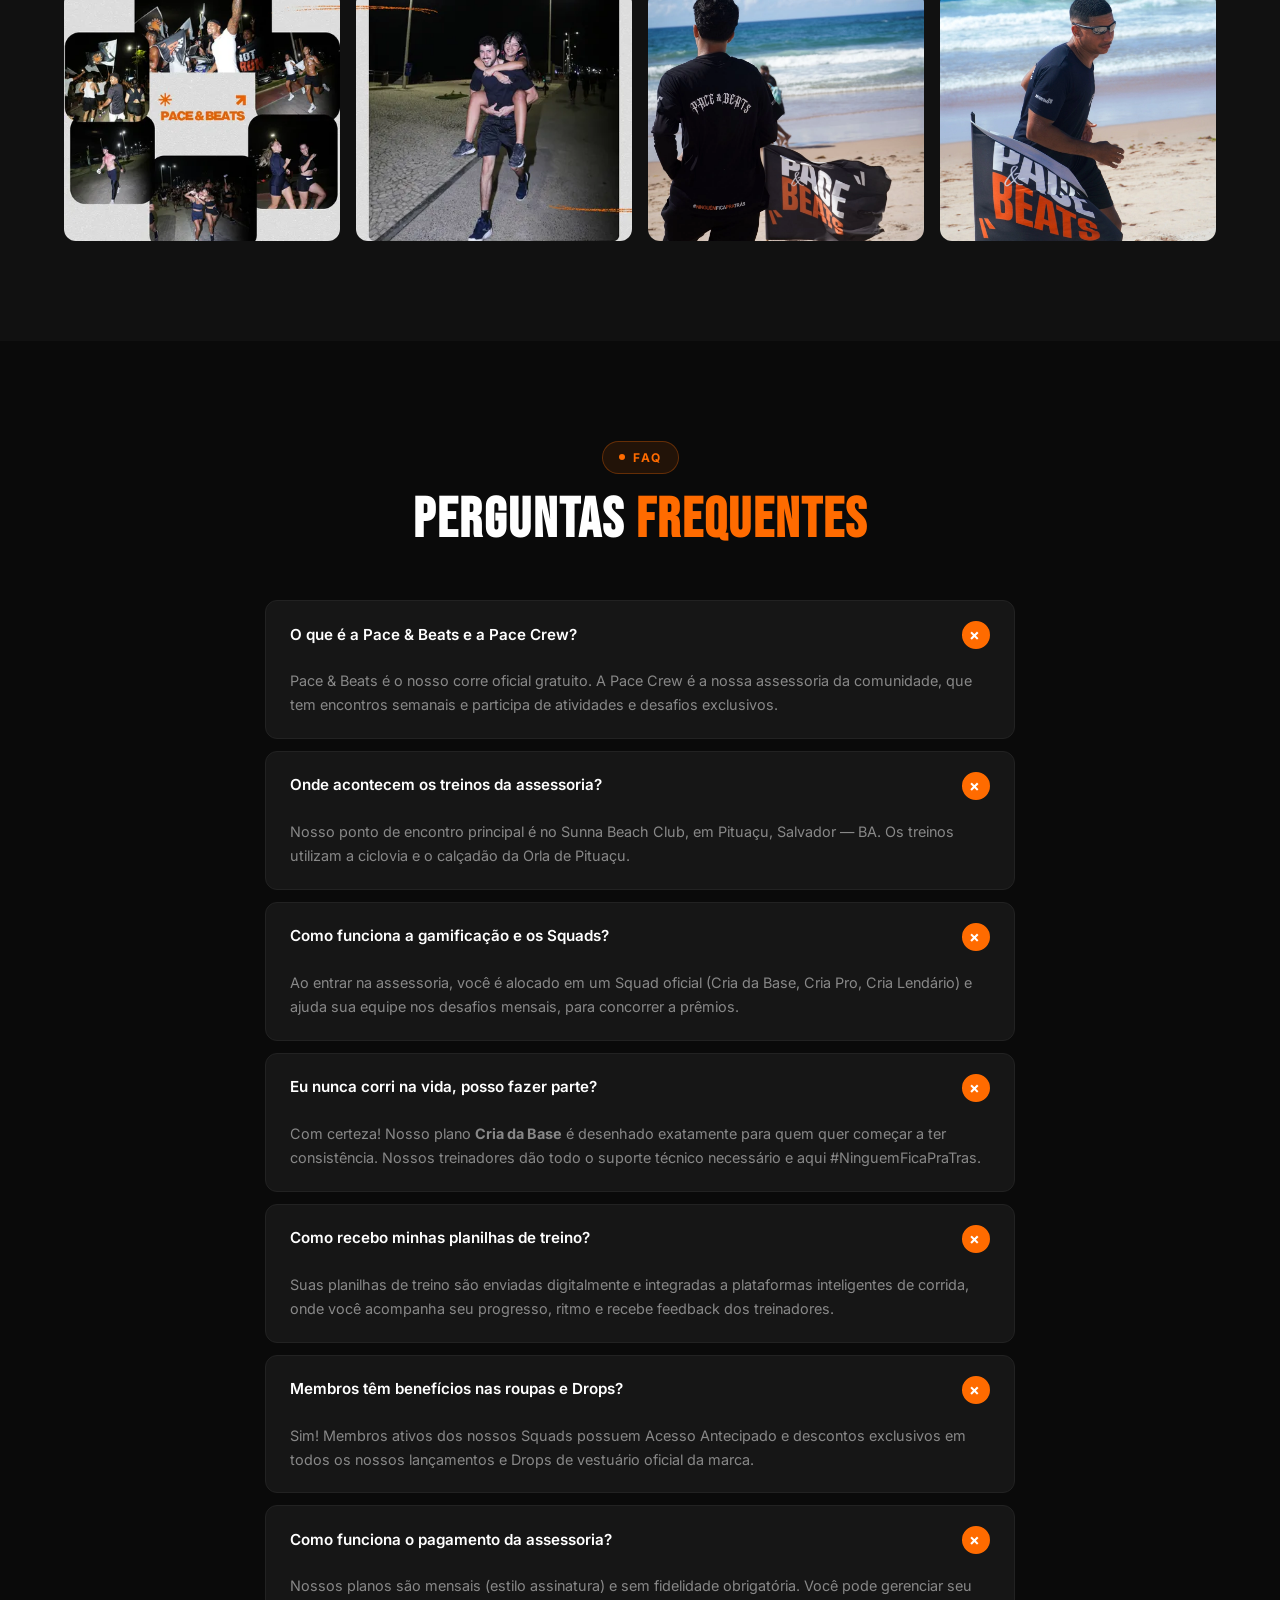
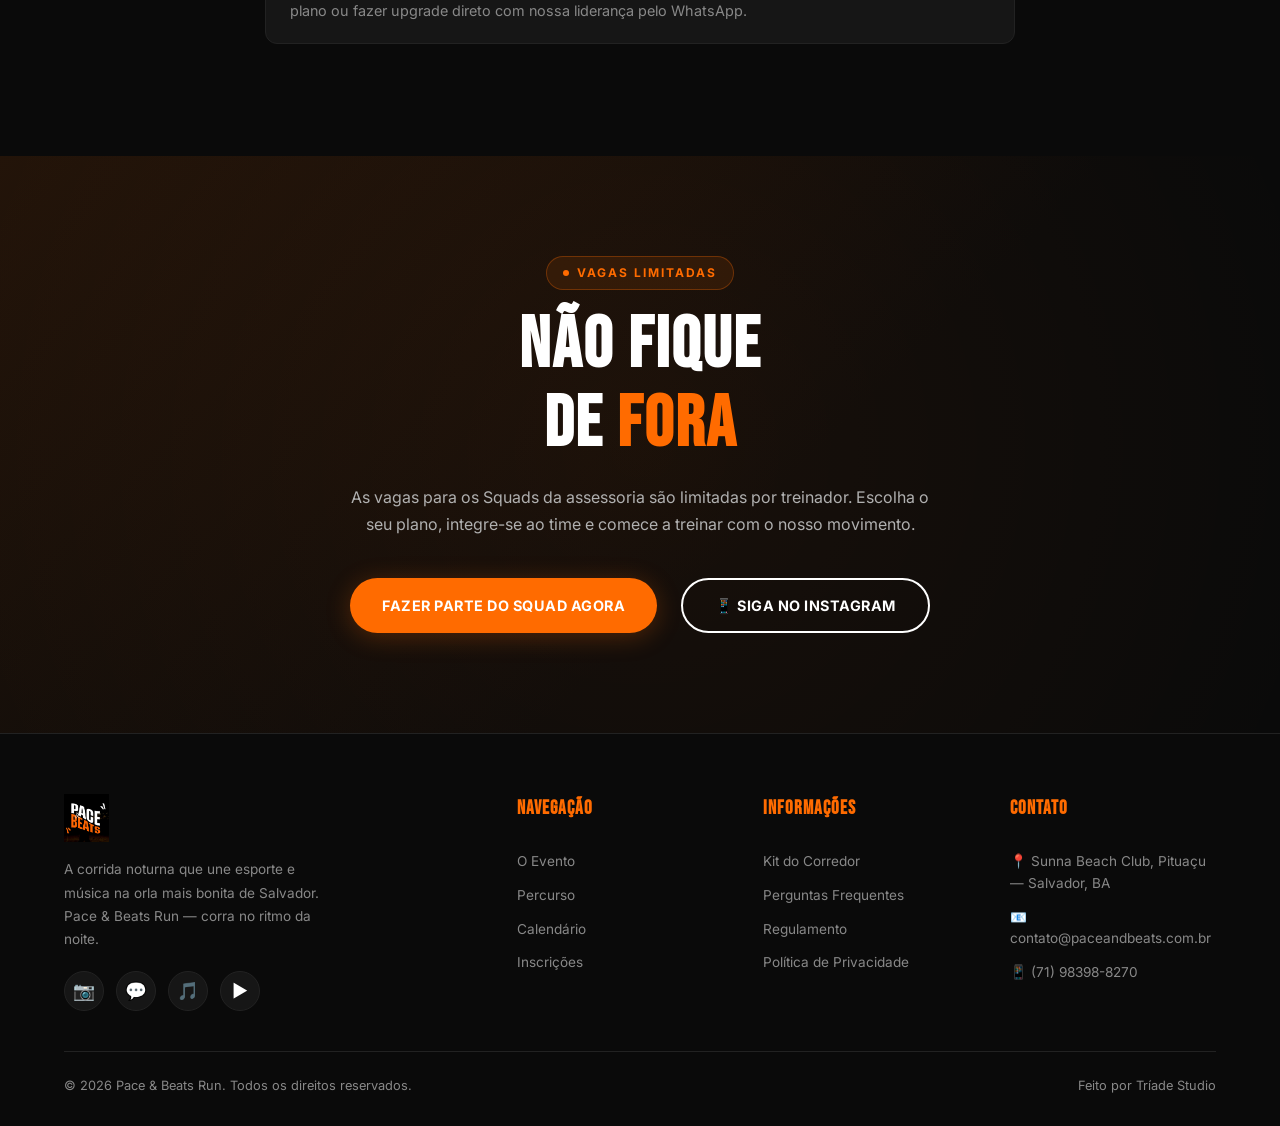
==== commit fe18db2e: "Update calendar schedule with October events and add mystery blur effect on 30/10" ====
--- a/index.html
+++ b/index.html
@@ -105,13 +105,13 @@
       <span class="ticker-item">Pituaçu — Salvador</span>
       <span class="ticker-item">Corrida Noturna</span>
       <span class="ticker-item">#NinguemFicaPraTras</span>
-      <span class="ticker-item">Julho (Em Breve)</span>
+      <span class="ticker-item">Outubro (Em Breve)</span>
       <span class="ticker-item">Pace & Beats Run</span>
       <span class="ticker-item">Sunna Beach Club</span>
       <span class="ticker-item">Pituaçu — Salvador</span>
       <span class="ticker-item">Corrida Noturna</span>
       <span class="ticker-item">#NinguemFicaPraTras</span>
-      <span class="ticker-item">Julho (Em Breve)</span>
+      <span class="ticker-item">Outubro (Em Breve)</span>
     </div>
   </div>
 
@@ -259,117 +259,101 @@
       <!-- Grade do Calendário -->
       <div class="calendar-grid" id="calendarGrid">
 
-        <!-- ══ EVENTO 1 ══ -->
+        <!-- ══ EVENTO 1: 11/10 ══ -->
         <div class="cal-card reveal" data-category="beach">
           <div class="cal-date">
-            <span class="cal-day">12</span>
-            <span class="cal-month">JUL</span>
-            <span class="cal-weekday">Dom</span>
+            <span class="cal-day">11</span>
+            <span class="cal-month">OUT</span>
+            <span class="cal-weekday">Sáb</span>
           </div>
           <div class="cal-info">
-            <div class="cal-badge" style="background: var(--orange); color: var(--white); font-weight: 700;">Pace Beach</div>
-            <h4 class="cal-title">Pace Beach</h4>
-            <p class="cal-desc">Corrida tradicional de 5Km ou 10Km, com apoio dos staffs da Pace e Beats, acompanhado de uma experiência de praia contando com: treino funcional, altinha em grupo e espaço reservado.</p>
+            <div class="cal-badge" style="background: var(--orange); color: var(--white); font-weight: 700;">Treinão PB</div>
+            <h4 class="cal-title">Treinão PB</h4>
+            <p class="cal-desc">Treino oficial preparatório da Pace & Beats na orla de Pituaçu. Corrida de rua guiada com apoio dos staffs, funcional na areia, altinha e networking da Crew.</p>
             <div class="cal-meta">
               <span>🕗 06:30</span>
               <span>📍 Sunna Beach Club</span>
             </div>
-            <a href="https://wa.me/5521982638587?text=Quero+confirmar+presen%C3%A7a+no+Pace+Beach+do+dia+12%2F07%21" target="_blank" class="btn-wpp-treino" style="display:inline-block; margin-top:12px; color:var(--orange); font-size:0.85rem; font-weight:700; text-decoration:none;">Confirmar presença pelo WhatsApp →</a>
-          </div>
-        </div>
-
-        <!-- ══ EVENTO 2 ══ -->
+            <a href="https://wa.me/5521982638587?text=Quero+confirmar+presen%C3%A7a+no+Trein%C3%A3o+PB+do+dia+11%2F10%21" target="_blank" class="btn-wpp-treino" style="display:inline-block; margin-top:12px; color:var(--orange); font-size:0.85rem; font-weight:700; text-decoration:none;">Confirmar presença pelo WhatsApp →</a>
+          </div>
+        </div>
+
+        <!-- ══ EVENTO 2: 17/10 ══ -->
         <div class="cal-card reveal" data-category="runclub">
           <div class="cal-date">
             <span class="cal-day">17</span>
-            <span class="cal-month">JUL</span>
+            <span class="cal-month">OUT</span>
             <span class="cal-weekday">Sex</span>
           </div>
           <div class="cal-info">
-            <div class="cal-badge" style="background: #111; border: 1px solid var(--black-border); color: var(--white); font-weight: 700;">Run Club</div>
-            <h4 class="cal-title">Run Club</h4>
-            <p class="cal-desc">Nosso treino oficial noturno. Corrida de rua guiada (5Km e 10Km) com staffs de apoio, fotos profissionais sob as luzes da cidade, hidratação pós-treino e o networking da nossa comunidade na preparação para a Pace & Beats.</p>
+            <div class="cal-badge" style="background: #111; border: 1px solid var(--black-border); color: var(--white); font-weight: 700;">Lançamento</div>
+            <h4 class="cal-title">Lançamento Pace Crew</h4>
+            <p class="cal-desc">Encontro noturno oficial de lançamento da assessoria Pace Crew. Apresentação dos squads, entrega de kits exclusivos, treino guiado e ativações especiais.</p>
             <div class="cal-meta">
               <span>🕗 19:30</span>
               <span>📍 Sunna Beach Club</span>
             </div>
-            <a href="https://wa.me/5521982638587?text=Quero+confirmar+presen%C3%A7a+no+Run+Club+do+dia+17%2F07%21" target="_blank" class="btn-wpp-treino" style="display:inline-block; margin-top:12px; color:var(--orange); font-size:0.85rem; font-weight:700; text-decoration:none;">Confirmar presença pelo WhatsApp →</a>
-          </div>
-        </div>
-
-        <!-- ══ EVENTO 3 ══ -->
+            <a href="https://wa.me/5521982638587?text=Quero+confirmar+presen%C3%A7a+no+Lan%C3%A7amento+Pace+Crew+do+dia+17%2F10%21" target="_blank" class="btn-wpp-treino" style="display:inline-block; margin-top:12px; color:var(--orange); font-size:0.85rem; font-weight:700; text-decoration:none;">Confirmar presença pelo WhatsApp →</a>
+          </div>
+        </div>
+
+        <!-- ══ EVENTO 3: 18/10 ══ -->
         <div class="cal-card reveal" data-category="beach">
           <div class="cal-date">
-            <span class="cal-day">19</span>
-            <span class="cal-month">JUL</span>
-            <span class="cal-weekday">Dom</span>
+            <span class="cal-day">18</span>
+            <span class="cal-month">OUT</span>
+            <span class="cal-weekday">Sáb</span>
           </div>
           <div class="cal-info">
-            <div class="cal-badge" style="background: var(--orange); color: var(--white); font-weight: 700;">Pace Beach</div>
-            <h4 class="cal-title">Pace Beach</h4>
-            <p class="cal-desc">Corrida tradicional de 5Km ou 10Km, com apoio dos staffs da Pace e Beats, acompanhado de uma experiência de praia contando com: treino funcional, altinha em grupo e espaço reservado.</p>
+            <div class="cal-badge" style="background: rgba(236, 72, 153, 0.2); border: 1px solid rgba(236, 72, 153, 0.4); color: #f472b6; font-weight: 700;">Outubro Rosa</div>
+            <h4 class="cal-title">Corre Feminino • Outubro Rosa</h4>
+            <p class="cal-desc">Edição especial em apoio à campanha Outubro Rosa. Corrida exclusiva e acolhedora para as mulheres da nossa Crew, com treino funcional, altinha e café pós-treino.</p>
             <div class="cal-meta">
               <span>🕗 06:30</span>
               <span>📍 Sunna Beach Club</span>
             </div>
-            <a href="https://wa.me/5521982638587?text=Quero+confirmar+presen%C3%A7a+no+Pace+Beach+do+dia+19%2F07%21" target="_blank" class="btn-wpp-treino" style="display:inline-block; margin-top:12px; color:var(--orange); font-size:0.85rem; font-weight:700; text-decoration:none;">Confirmar presença pelo WhatsApp →</a>
-          </div>
-        </div>
-
-        <!-- ══ EVENTO 4 ══ -->
+            <a href="https://wa.me/5521982638587?text=Quero+confirmar+presen%C3%A7a+no+Corre+Feminino+Outubro+Rosa+do+dia+18%2F10%21" target="_blank" class="btn-wpp-treino" style="display:inline-block; margin-top:12px; color:#f472b6; font-size:0.85rem; font-weight:700; text-decoration:none;">Confirmar presença pelo WhatsApp →</a>
+          </div>
+        </div>
+
+        <!-- ══ EVENTO 4: 24/10 ══ -->
         <div class="cal-card reveal" data-category="runclub">
           <div class="cal-date">
             <span class="cal-day">24</span>
-            <span class="cal-month">JUL</span>
+            <span class="cal-month">OUT</span>
             <span class="cal-weekday">Sex</span>
           </div>
           <div class="cal-info">
-            <div class="cal-badge" style="background: #111; border: 1px solid var(--black-border); color: var(--white); font-weight: 700;">Run Club</div>
-            <h4 class="cal-title">Run Club</h4>
-            <p class="cal-desc">Nosso treino oficial noturno. Corrida de rua guiada (5Km e 10Km) com staffs de apoio, fotos profissionais sob as luzes da cidade, hidratação pós-treino e o networking da nossa comunidade na preparação para a Pace & Beats.</p>
+            <div class="cal-badge" style="background: #111; border: 1px solid var(--black-border); color: var(--white); font-weight: 700;">Collab Especial</div>
+            <h4 class="cal-title">Climinha Run + Pace & Beats</h4>
+            <p class="cal-desc">O grande encontro de duas das maiores comunidades de corrida de Salvador. Muito ritmo, DJ, corrida noturna, hidratação premium e resenha pós-treino.</p>
             <div class="cal-meta">
               <span>🕗 19:30</span>
               <span>📍 Sunna Beach Club</span>
             </div>
-            <a href="https://wa.me/5521982638587?text=Quero+confirmar+presen%C3%A7a+no+Run+Club+do+dia+24%2F07%21" target="_blank" class="btn-wpp-treino" style="display:inline-block; margin-top:12px; color:var(--orange); font-size:0.85rem; font-weight:700; text-decoration:none;">Confirmar presença pelo WhatsApp →</a>
-          </div>
-        </div>
-
-        <!-- ══ EVENTO 5 ══ -->
-        <div class="cal-card reveal" data-category="beach">
+            <a href="https://wa.me/5521982638587?text=Quero+confirmar+presen%C3%A7a+no+Climinha+Run+%2B+Pace+Beats+do+dia+24%2F10%21" target="_blank" class="btn-wpp-treino" style="display:inline-block; margin-top:12px; color:var(--orange); font-size:0.85rem; font-weight:700; text-decoration:none;">Confirmar presença pelo WhatsApp →</a>
+          </div>
+        </div>
+
+        <!-- ══ EVENTO 5: 30/10 (SECRETO COM BLUR) ══ -->
+        <div class="cal-card reveal" data-category="runclub" style="position: relative;">
           <div class="cal-date">
-            <span class="cal-day">26</span>
-            <span class="cal-month">JUL</span>
-            <span class="cal-weekday">Dom</span>
+            <span class="cal-day mystery-date">30</span>
+            <span class="cal-month">OUT</span>
+            <span class="cal-weekday">Sex</span>
           </div>
           <div class="cal-info">
-            <div class="cal-badge" style="background: var(--orange); color: var(--white); font-weight: 700;">Pace Beach</div>
-            <h4 class="cal-title">Pace Beach</h4>
-            <p class="cal-desc">Corrida tradicional de 5Km ou 10Km, com apoio dos staffs da Pace e Beats, acompanhado de uma experiência de praia contando com: treino funcional, altinha em grupo e espaço reservado.</p>
-            <div class="cal-meta">
-              <span>🕗 06:30</span>
-              <span>📍 Sunna Beach Club</span>
-            </div>
-            <a href="https://wa.me/5521982638587?text=Quero+confirmar+presen%C3%A7a+no+Pace+Beach+do+dia+26%2F07%21" target="_blank" class="btn-wpp-treino" style="display:inline-block; margin-top:12px; color:var(--orange); font-size:0.85rem; font-weight:700; text-decoration:none;">Confirmar presença pelo WhatsApp →</a>
-          </div>
-        </div>
-
-        <!-- ══ EVENTO 6 ══ -->
-        <div class="cal-card reveal" data-category="runclub">
-          <div class="cal-date">
-            <span class="cal-day">31</span>
-            <span class="cal-month">JUL</span>
-            <span class="cal-weekday">Sex</span>
-          </div>
-          <div class="cal-info">
-            <div class="cal-badge" style="background: #111; border: 1px solid var(--black-border); color: var(--white); font-weight: 700;">Run Club</div>
-            <h4 class="cal-title">Run Club</h4>
-            <p class="cal-desc">Nosso treino oficial noturno. Corrida de rua guiada (5Km e 10Km) com staffs de apoio, fotos profissionais sob as luzes da cidade, hidratação pós-treino e o networking da nossa comunidade na preparação para a Pace & Beats.</p>
-            <div class="cal-meta">
-              <span>🕗 19:30</span>
-              <span>📍 Sunna Beach Club</span>
-            </div>
-            <a href="https://wa.me/5521982638587?text=Quero+confirmar+presen%C3%A7a+no+Run+Club+do+dia+31%2F07%21" target="_blank" class="btn-wpp-treino" style="display:inline-block; margin-top:12px; color:var(--orange); font-size:0.85rem; font-weight:700; text-decoration:none;">Confirmar presença pelo WhatsApp →</a>
+            <div style="display: flex; gap: 8px; flex-wrap: wrap; align-items: center;">
+              <div class="cal-badge" style="background: rgba(255, 107, 0, 0.15); border: 1px solid var(--orange); color: var(--orange); font-weight: 800;">🔒 SEGREDO / EM BREVE</div>
+              <span style="font-size: 0.72rem; color: var(--white-muted); letter-spacing: 1px; text-transform: uppercase;">Divulgação em Breve</span>
+            </div>
+            <h4 class="cal-title mystery-date" style="letter-spacing: 2px;">EVENTO ESPECIAL SURPRESA</h4>
+            <p class="cal-desc mystery-date">Uma ativação única da Pace & Beats reservada para encerrar o mês de outubro. Fique atento às nossas redes sociais para o anúncio oficial.</p>
+            <div class="cal-meta mystery-date">
+              <span>🕗 Em breve</span>
+              <span>📍 Divulgação exclusiva</span>
+            </div>
+            <a href="https://wa.me/5521982638587?text=Quero+ser+avisado+em+primeira+m%C3%A3o+sobre+o+evento+do+dia+30%2F10%21" target="_blank" class="btn-wpp-treino" style="display:inline-block; margin-top:12px; color:var(--orange); font-size:0.85rem; font-weight:700; text-decoration:none;">Receber novidade em primeira mão →</a>
           </div>
         </div>
       </div>
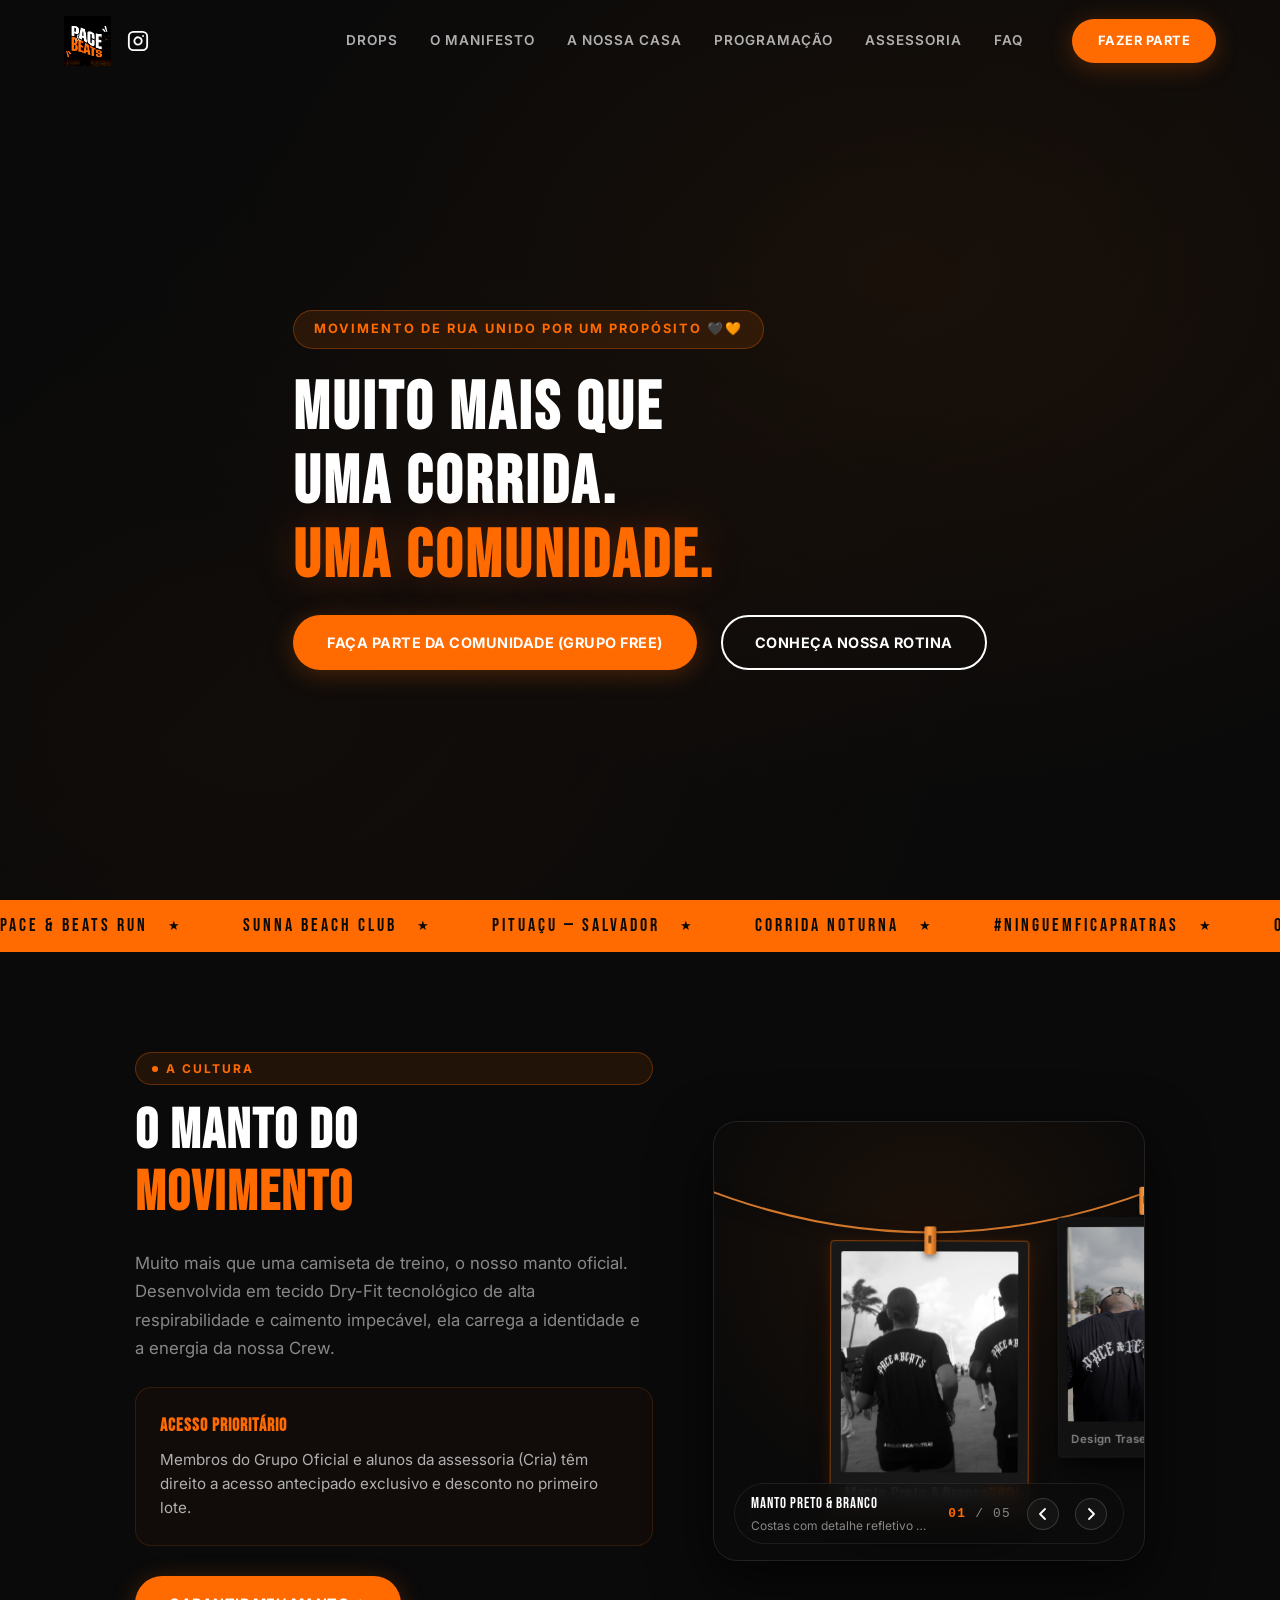
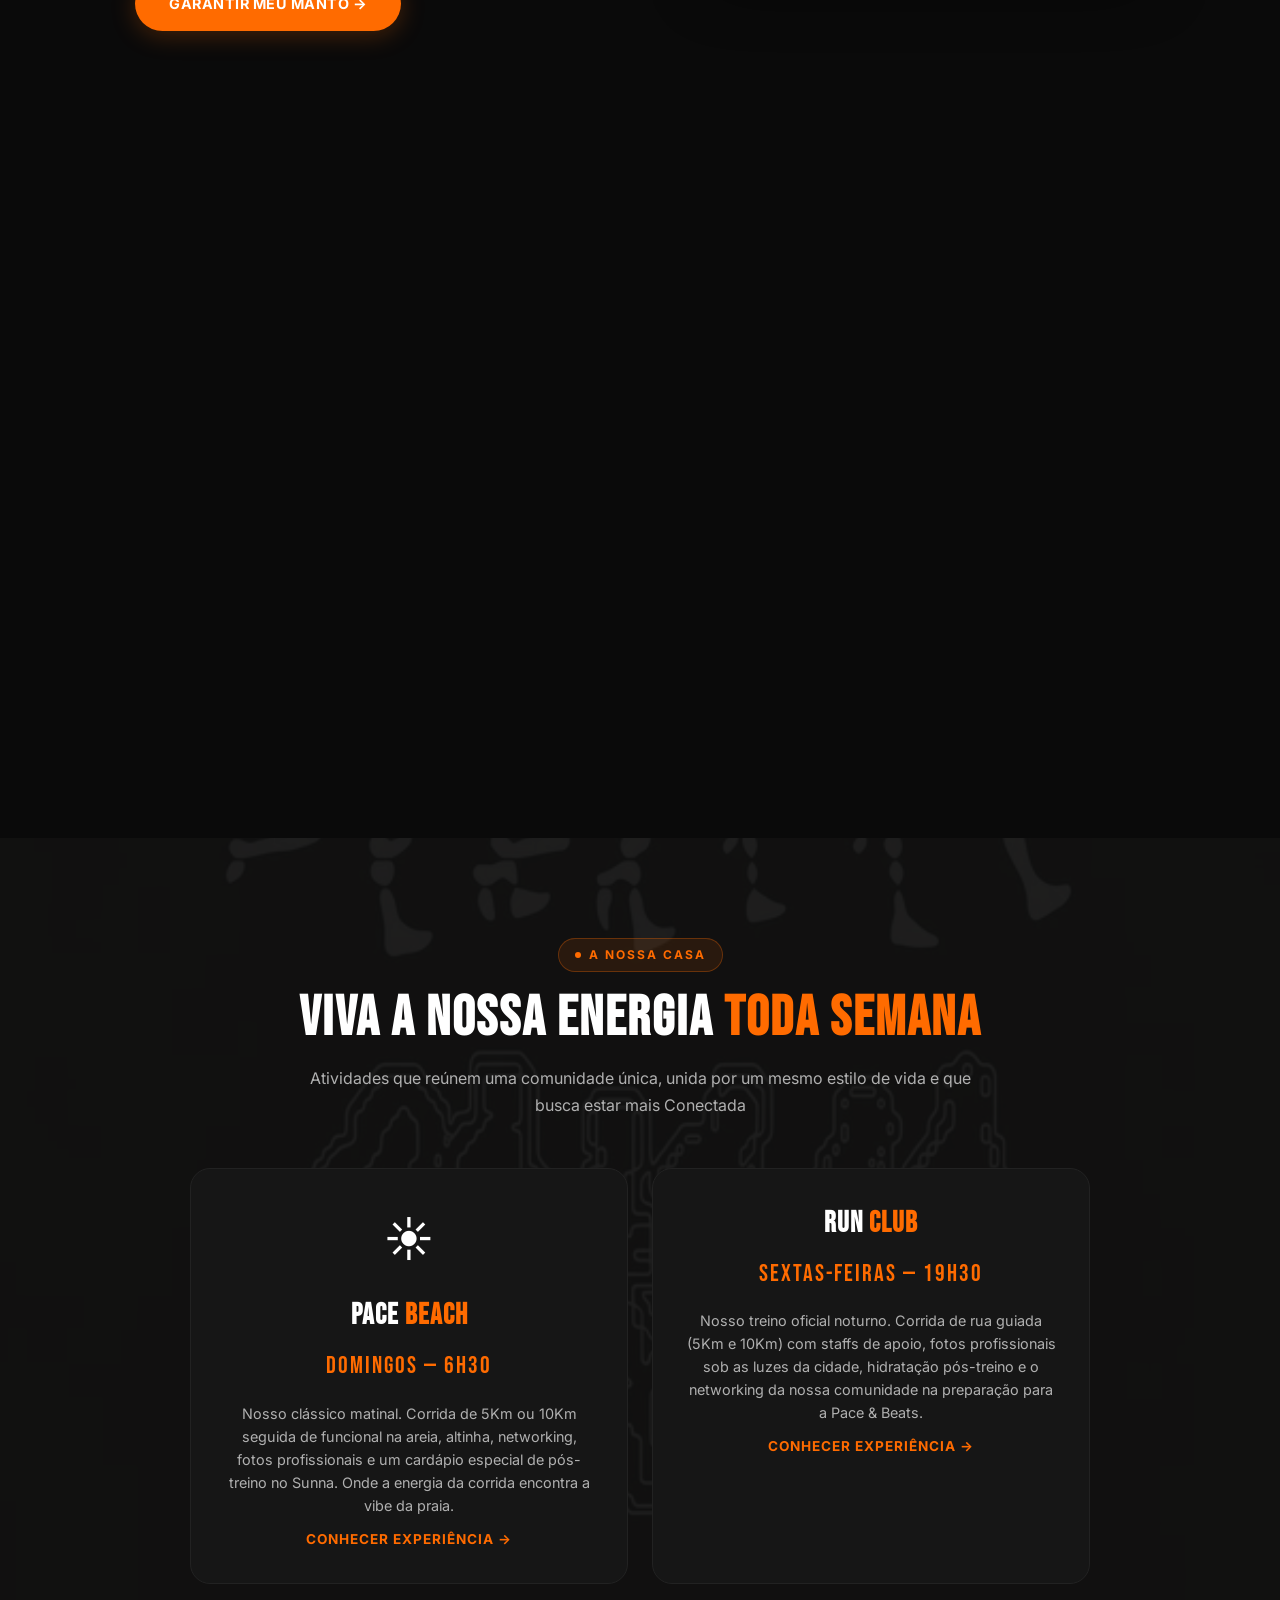
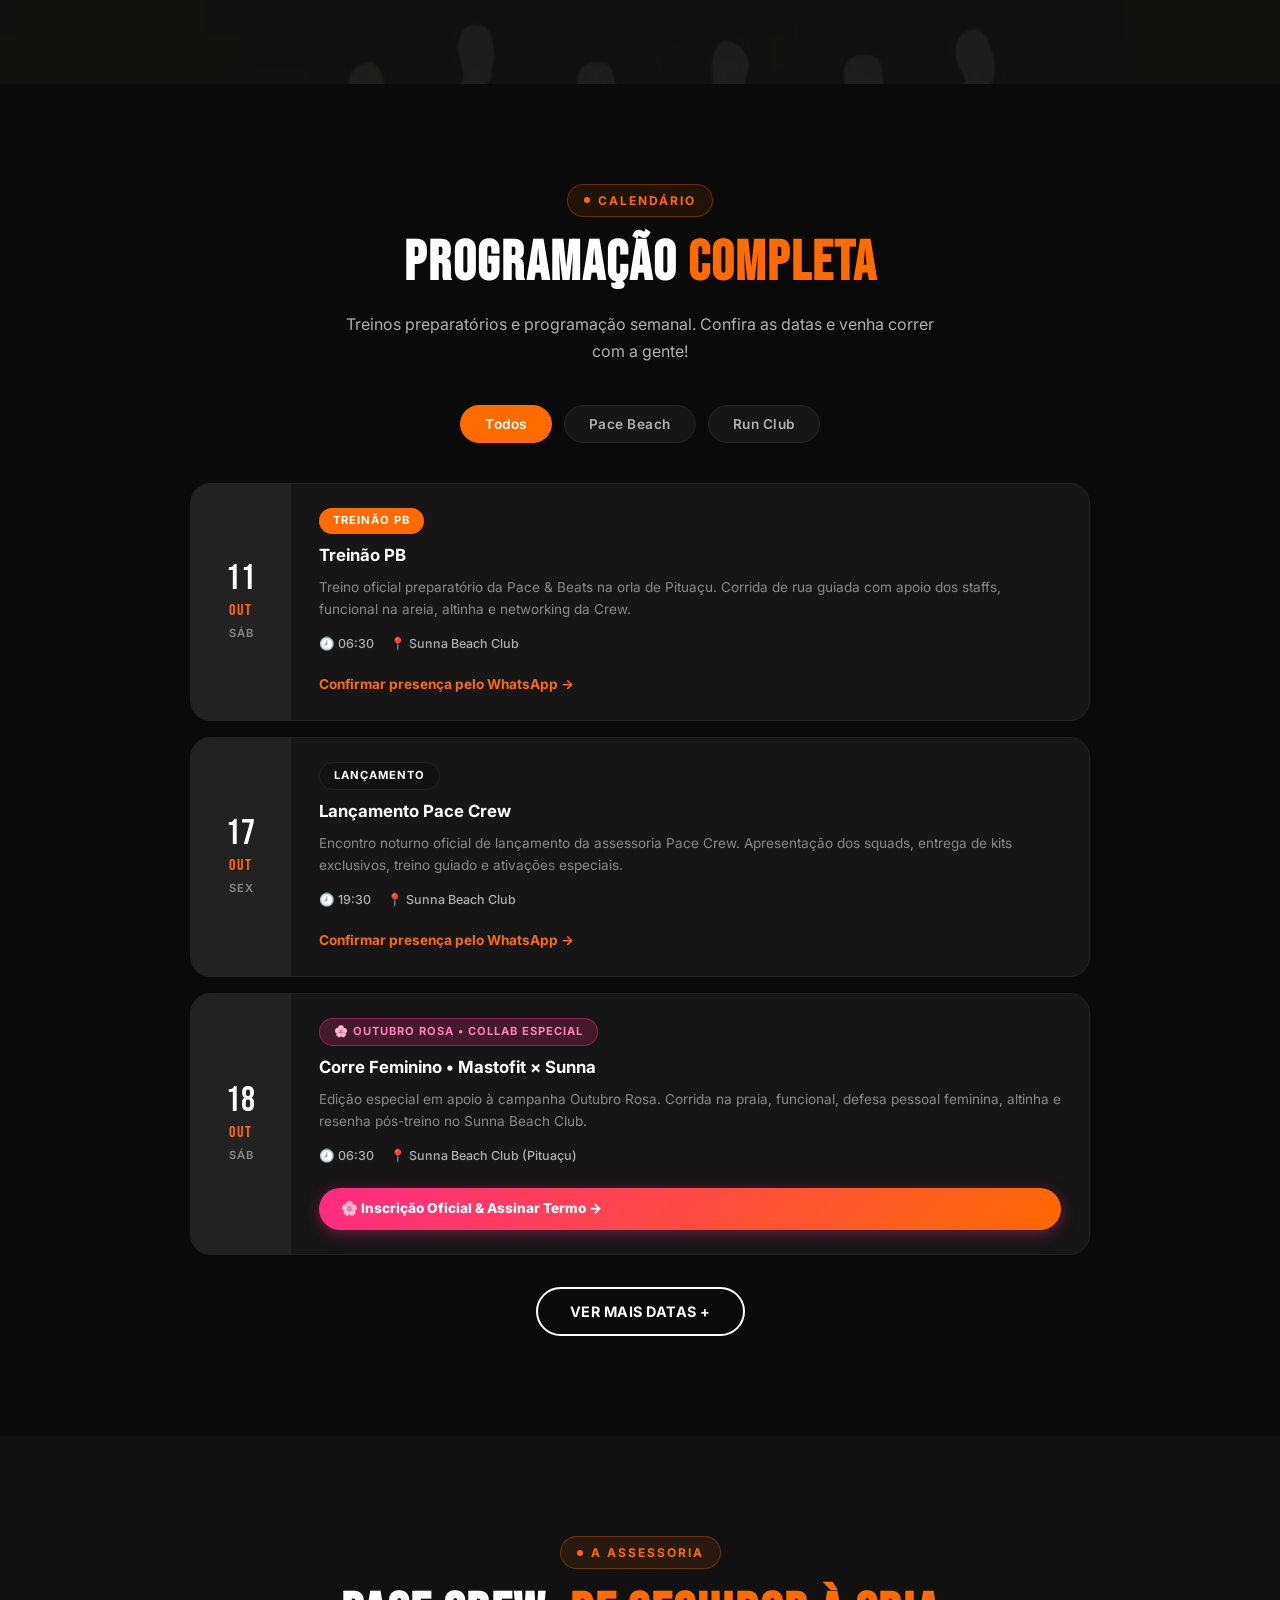
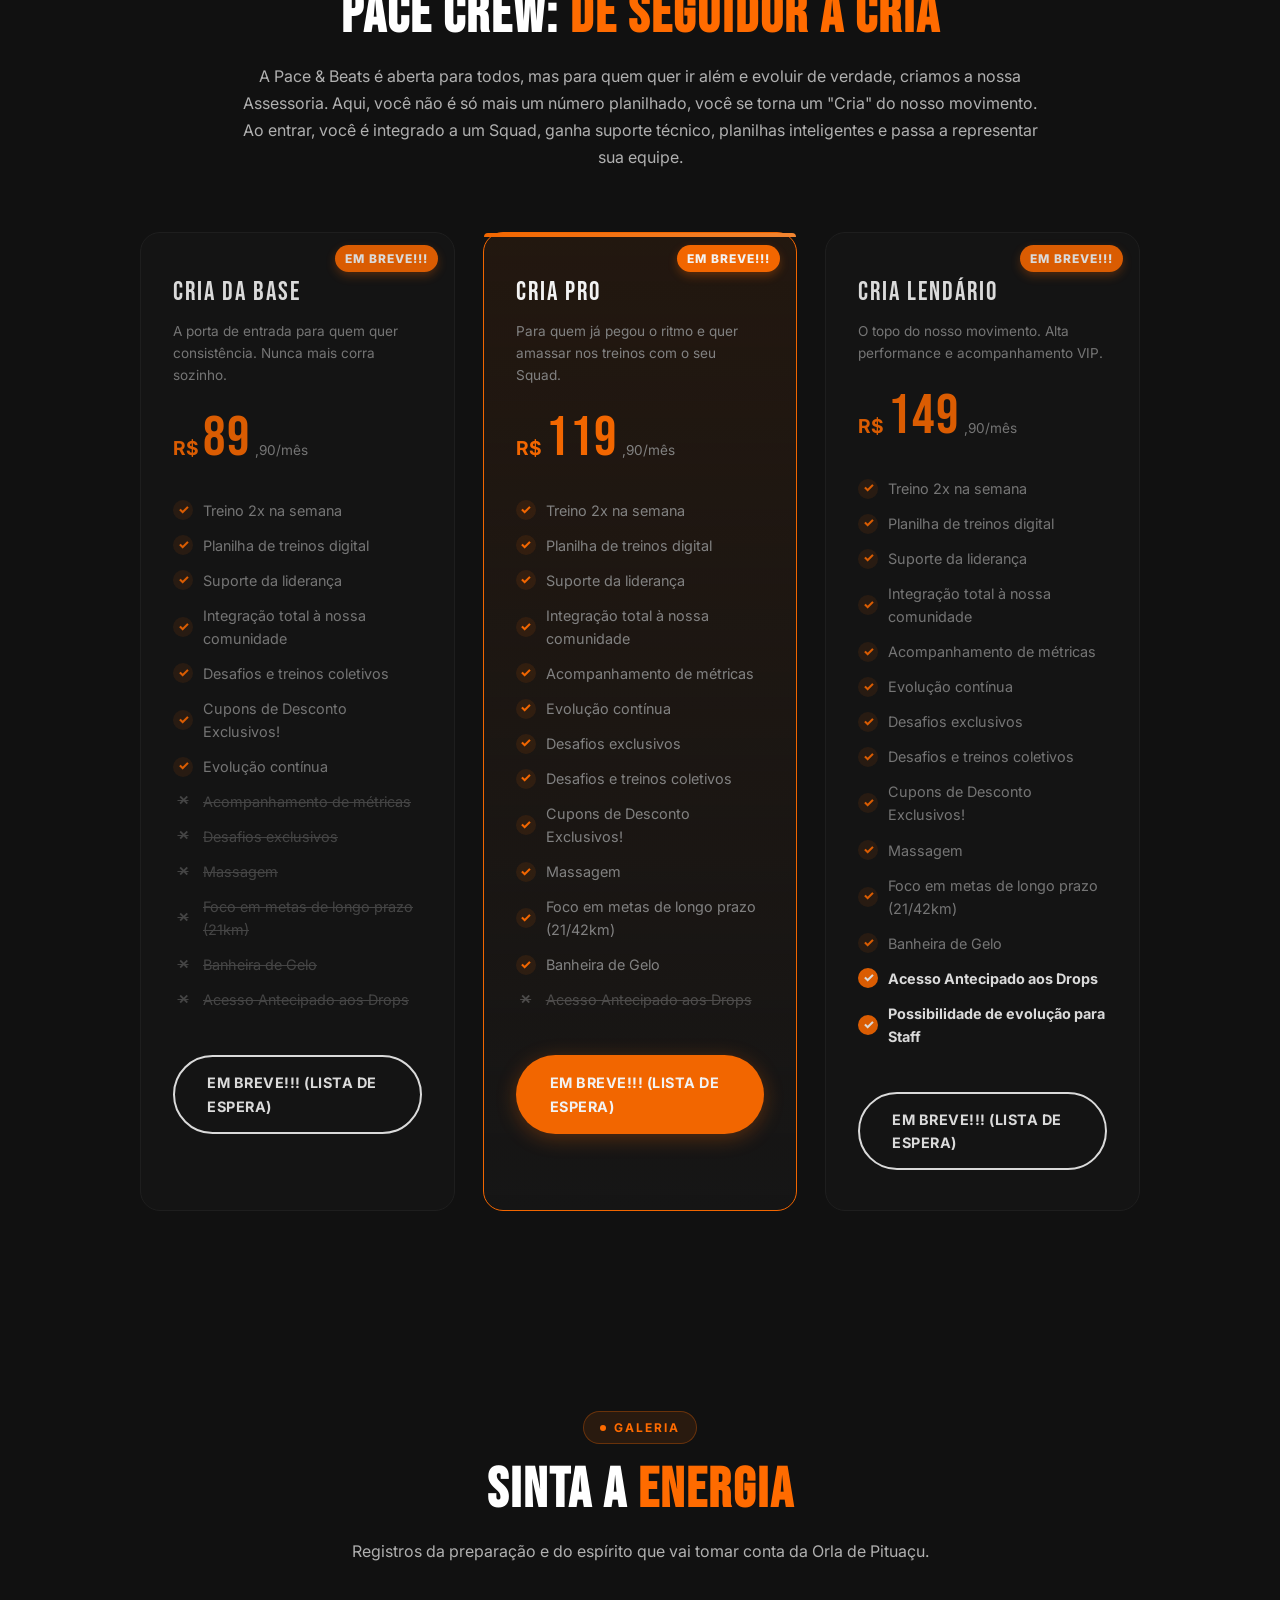
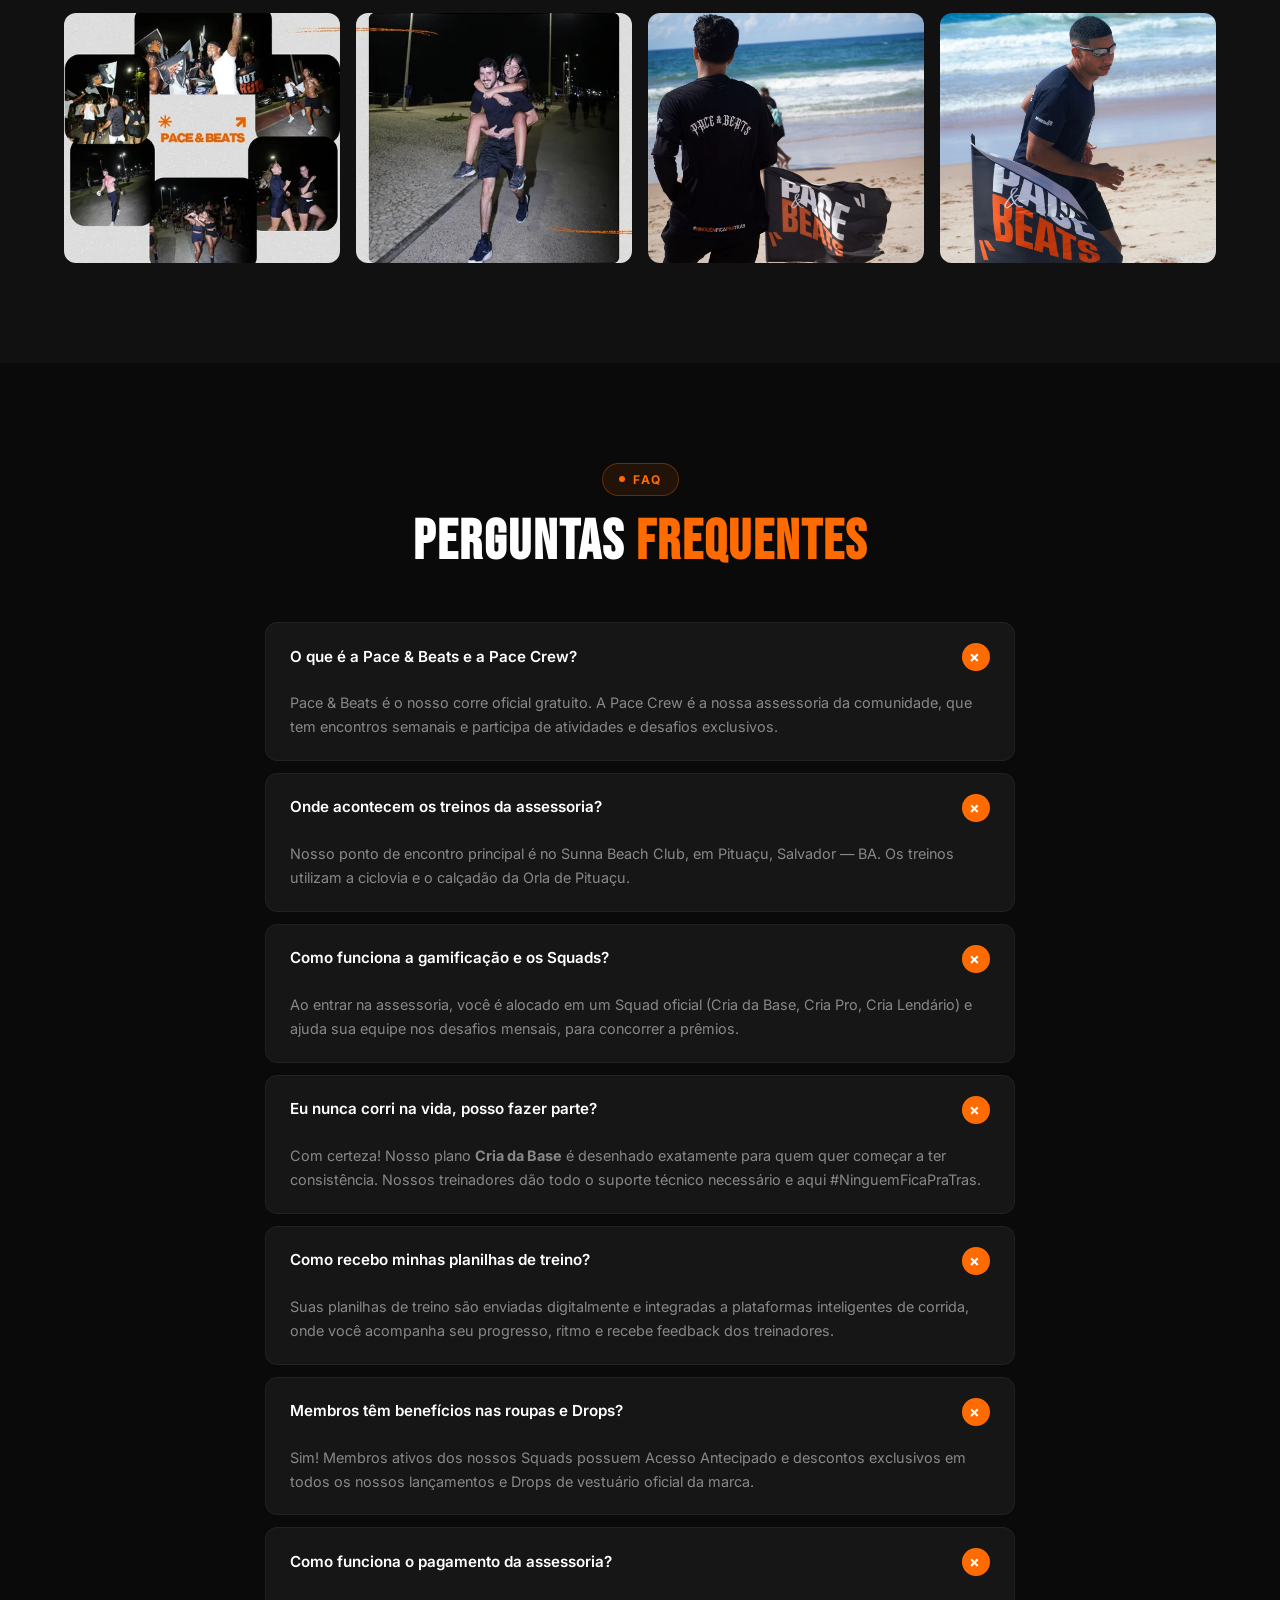
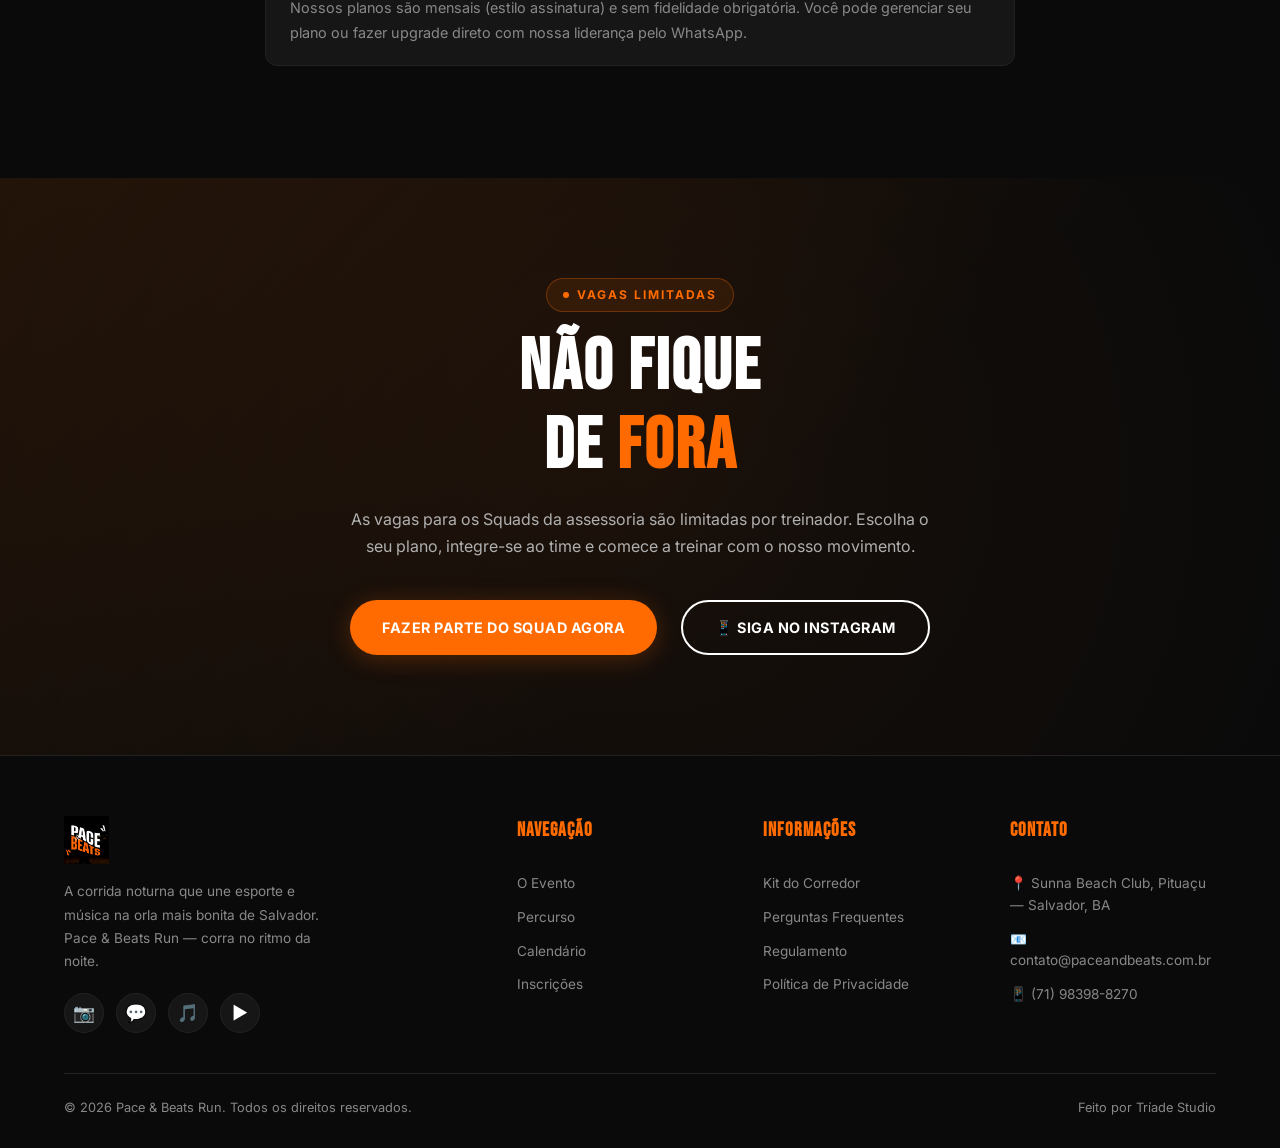
==== commit a2f80abd: "Conectar inscricoes Outubro Rosa a planilha central do CRM e linkar evento dia 18 ao formulario mast" ====
--- a/index.html
+++ b/index.html
@@ -305,14 +305,14 @@
             <span class="cal-weekday">Sáb</span>
           </div>
           <div class="cal-info">
-            <div class="cal-badge" style="background: rgba(236, 72, 153, 0.2); border: 1px solid rgba(236, 72, 153, 0.4); color: #f472b6; font-weight: 700;">Outubro Rosa</div>
-            <h4 class="cal-title">Corre Feminino • Outubro Rosa</h4>
-            <p class="cal-desc">Edição especial em apoio à campanha Outubro Rosa. Corrida exclusiva e acolhedora para as mulheres da nossa Crew, com treino funcional, altinha e café pós-treino.</p>
+            <div class="cal-badge" style="background: rgba(255, 42, 133, 0.2); border: 1px solid rgba(255, 42, 133, 0.4); color: #ff7ebb; font-weight: 700;">🌸 Outubro Rosa • Collab Especial</div>
+            <h4 class="cal-title">Corre Feminino • Mastofit × Sunna</h4>
+            <p class="cal-desc">Edição especial em apoio à campanha Outubro Rosa. Corrida na praia, funcional, defesa pessoal feminina, altinha e resenha pós-treino no Sunna Beach Club.</p>
             <div class="cal-meta">
               <span>🕗 06:30</span>
-              <span>📍 Sunna Beach Club</span>
-            </div>
-            <a href="https://wa.me/5521982638587?text=Quero+confirmar+presen%C3%A7a+no+Corre+Feminino+Outubro+Rosa+do+dia+18%2F10%21" target="_blank" class="btn-wpp-treino" style="display:inline-block; margin-top:12px; color:#f472b6; font-size:0.85rem; font-weight:700; text-decoration:none;">Confirmar presença pelo WhatsApp →</a>
+              <span>📍 Sunna Beach Club (Pituaçu)</span>
+            </div>
+            <a href="mastofit.html" class="btn-wpp-treino" style="display:inline-flex; align-items:center; gap:8px; margin-top:14px; background:linear-gradient(135deg, #ff2a85 0%, #ff6b00 100%); color:#ffffff; padding:10px 22px; border-radius:50px; font-size:0.85rem; font-weight:800; text-decoration:none; box-shadow: 0 4px 15px rgba(255, 42, 133, 0.35); transition: transform 0.2s, box-shadow 0.2s;">🌸 Inscrição Oficial &amp; Assinar Termo →</a>
           </div>
         </div>
 
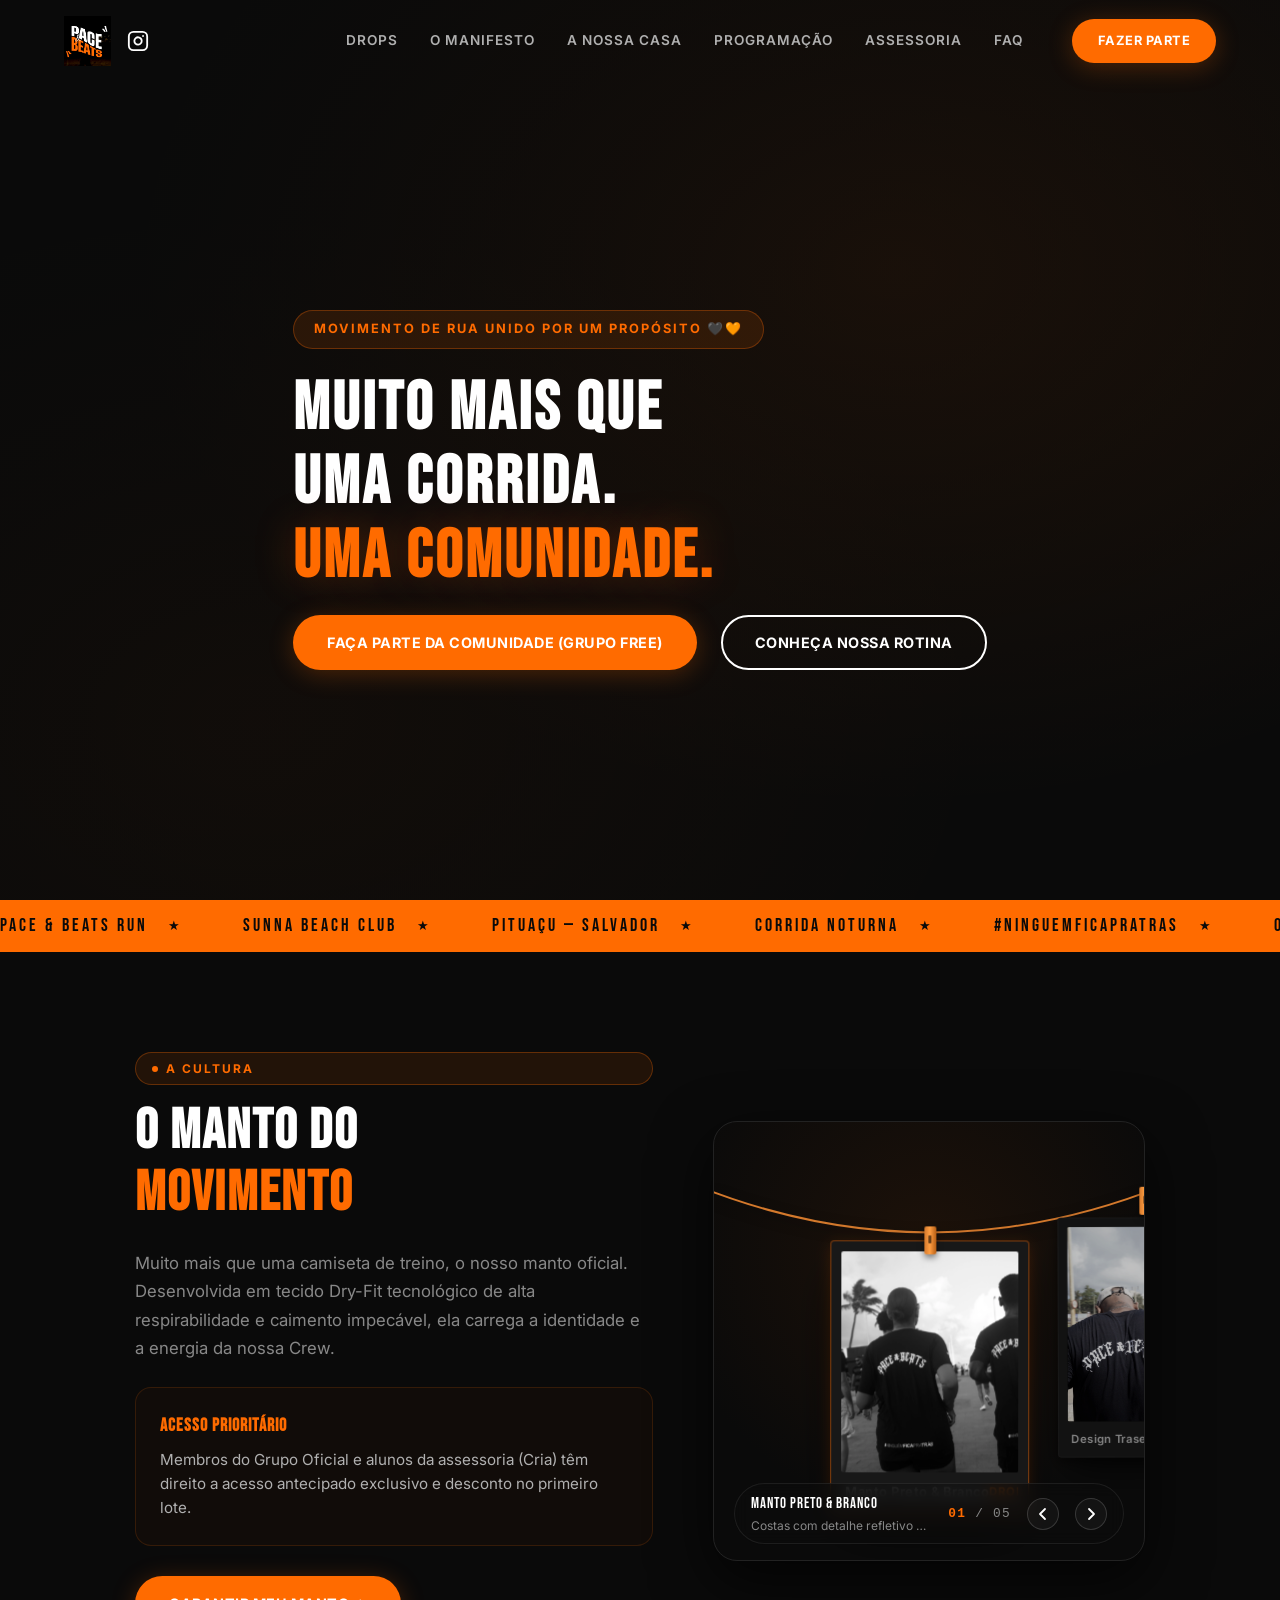
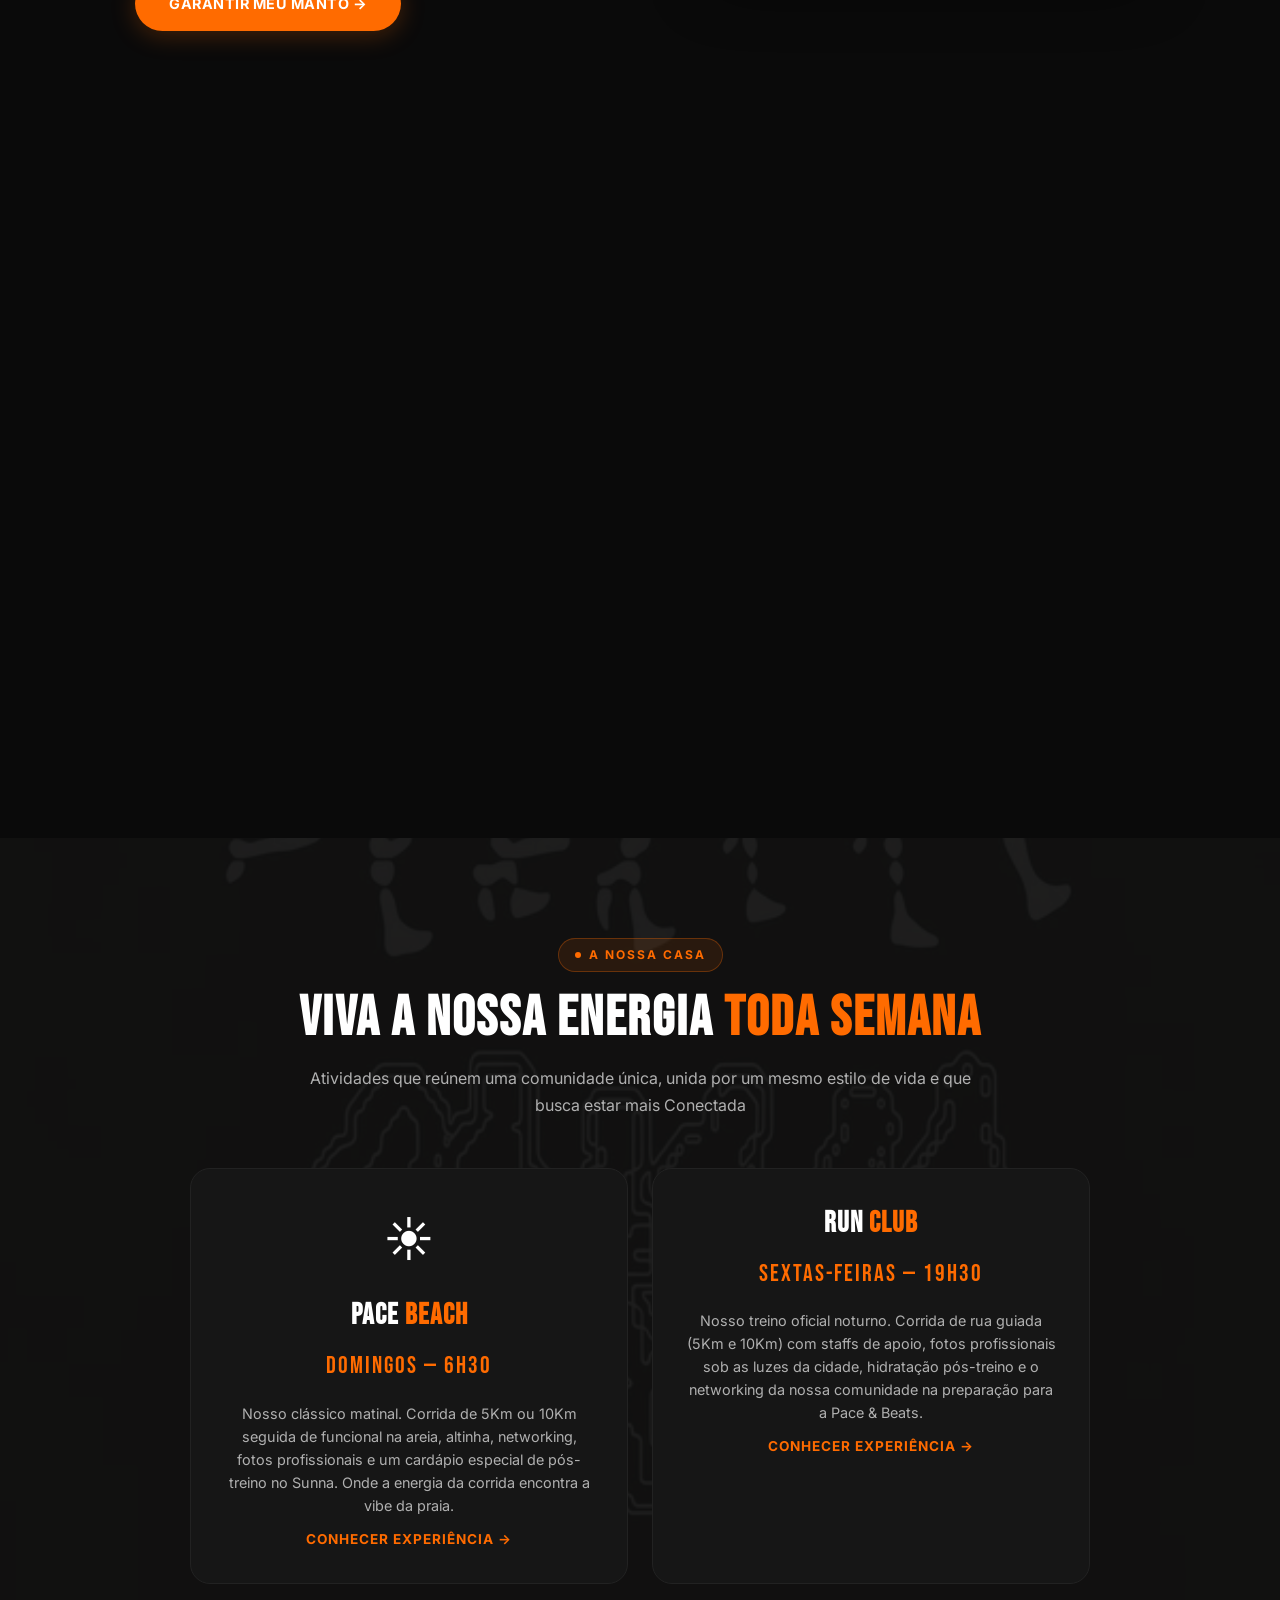
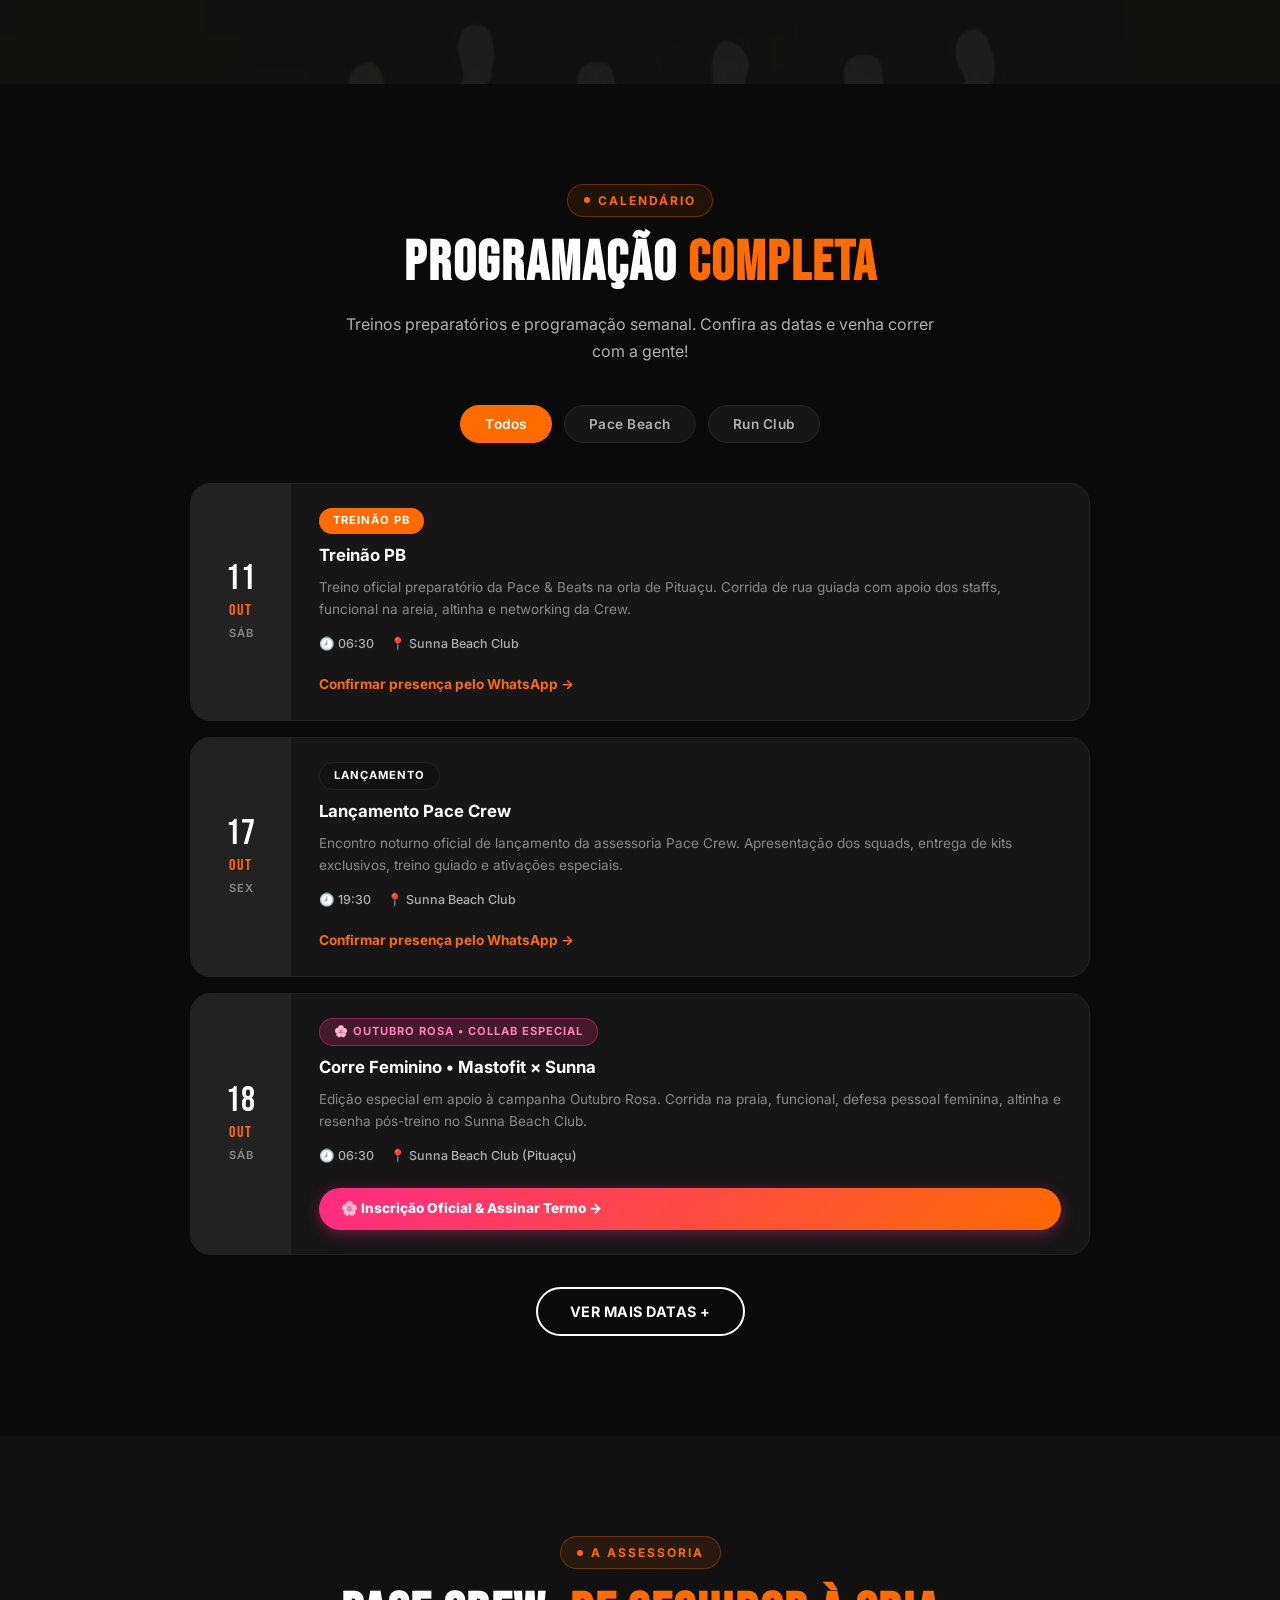
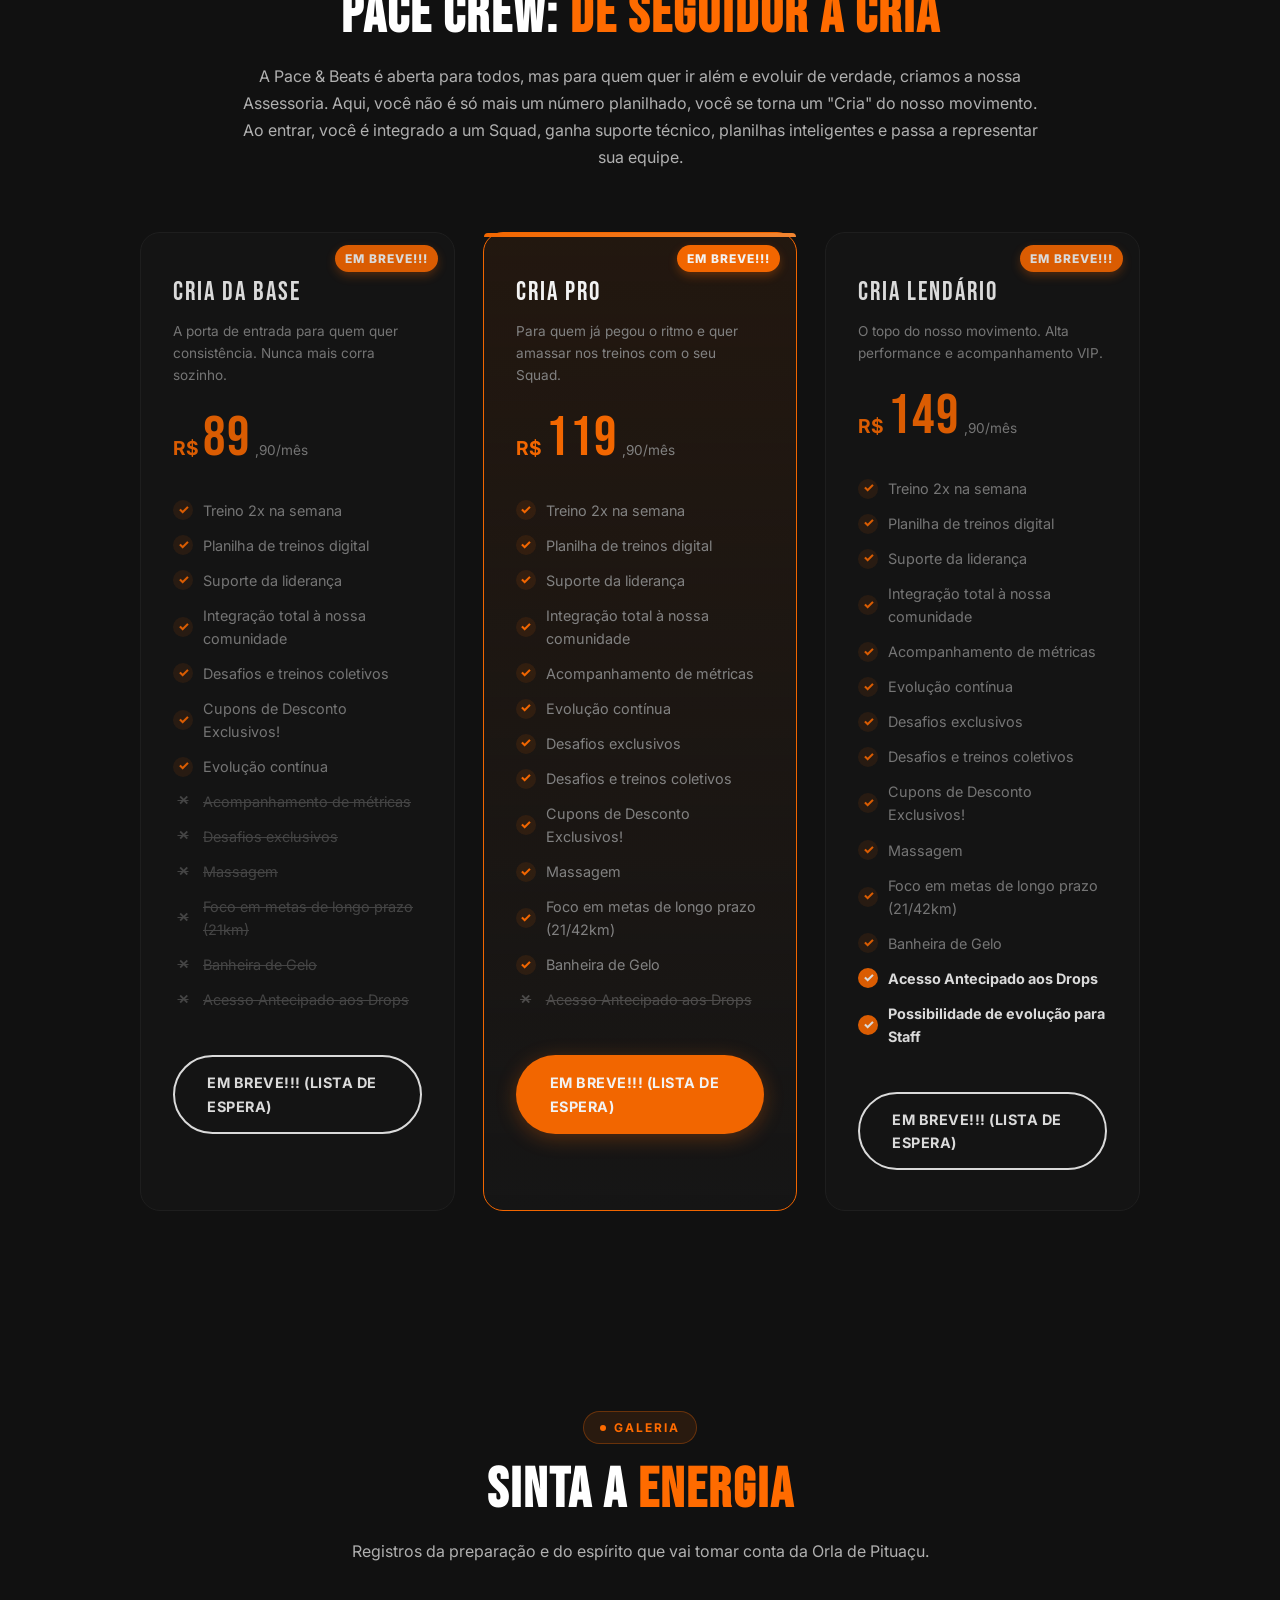
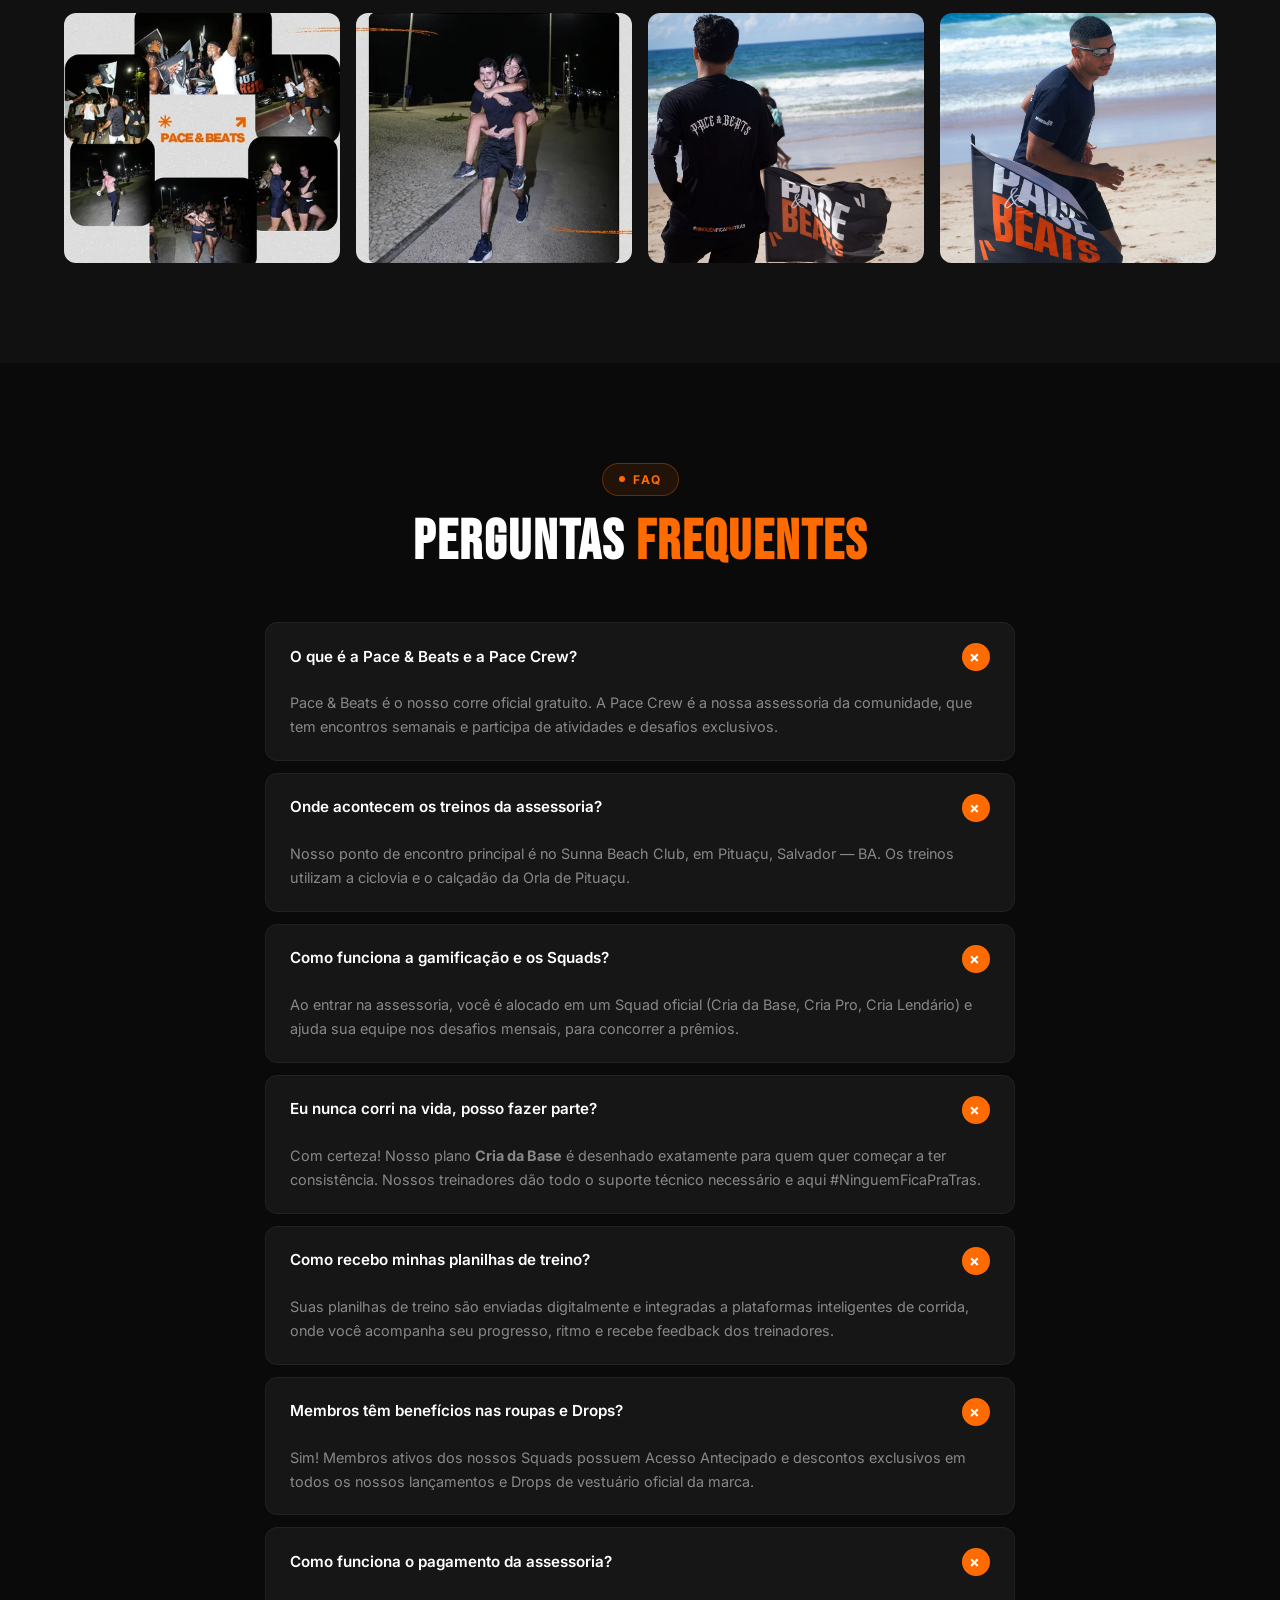
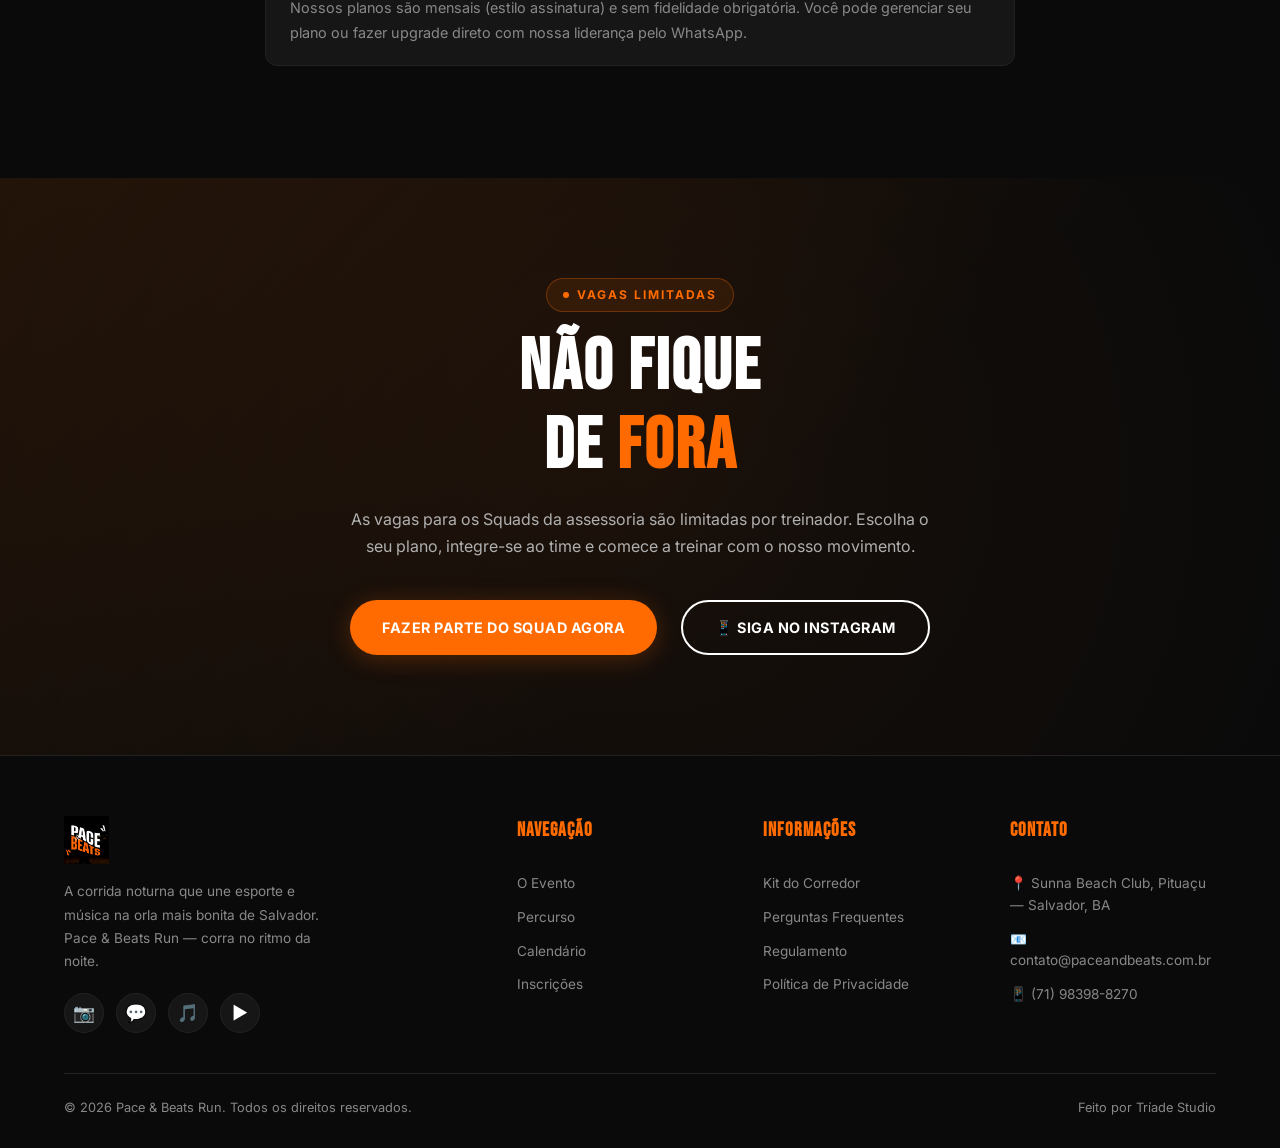
==== commit d37af89d: "Remover modal de wpp do evento 18/10 e direcionar clique diretamente para mastofit.html" ====
--- a/index.html
+++ b/index.html
@@ -298,7 +298,7 @@
         </div>
 
         <!-- ══ EVENTO 3: 18/10 ══ -->
-        <div class="cal-card reveal" data-category="beach">
+        <div class="cal-card reveal" data-category="beach" style="cursor: pointer;" onclick="if (!event.target.closest('a')) window.location.href='mastofit.html'">
           <div class="cal-date">
             <span class="cal-day">18</span>
             <span class="cal-month">OUT</span>
@@ -312,7 +312,7 @@
               <span>🕗 06:30</span>
               <span>📍 Sunna Beach Club (Pituaçu)</span>
             </div>
-            <a href="mastofit.html" class="btn-wpp-treino" style="display:inline-flex; align-items:center; gap:8px; margin-top:14px; background:linear-gradient(135deg, #ff2a85 0%, #ff6b00 100%); color:#ffffff; padding:10px 22px; border-radius:50px; font-size:0.85rem; font-weight:800; text-decoration:none; box-shadow: 0 4px 15px rgba(255, 42, 133, 0.35); transition: transform 0.2s, box-shadow 0.2s;">🌸 Inscrição Oficial &amp; Assinar Termo →</a>
+            <a href="mastofit.html" class="btn-direct-masto" style="display:inline-flex; align-items:center; gap:8px; margin-top:14px; background:linear-gradient(135deg, #ff2a85 0%, #ff6b00 100%); color:#ffffff; padding:10px 22px; border-radius:50px; font-size:0.85rem; font-weight:800; text-decoration:none; box-shadow: 0 4px 15px rgba(255, 42, 133, 0.35); transition: transform 0.2s, box-shadow 0.2s;">🌸 Inscrição Oficial &amp; Assinar Termo →</a>
           </div>
         </div>
 
@@ -911,6 +911,10 @@
     // Gatilho: Treinões (Calendário)
     document.querySelectorAll('.btn-wpp-treino').forEach(btn => {
       btn.addEventListener('click', function(e) {
+        const href = this.getAttribute('href');
+        if (href && (href.includes('.html') || href.includes('mastofit'))) {
+          return; // Não intercepta, deixa abrir a página diretamente
+        }
         e.preventDefault();
         const card = this.closest('.cal-card');
         const trainingName = card ? card.querySelector('.cal-title').textContent : 'Treinão Pace & Beats';
